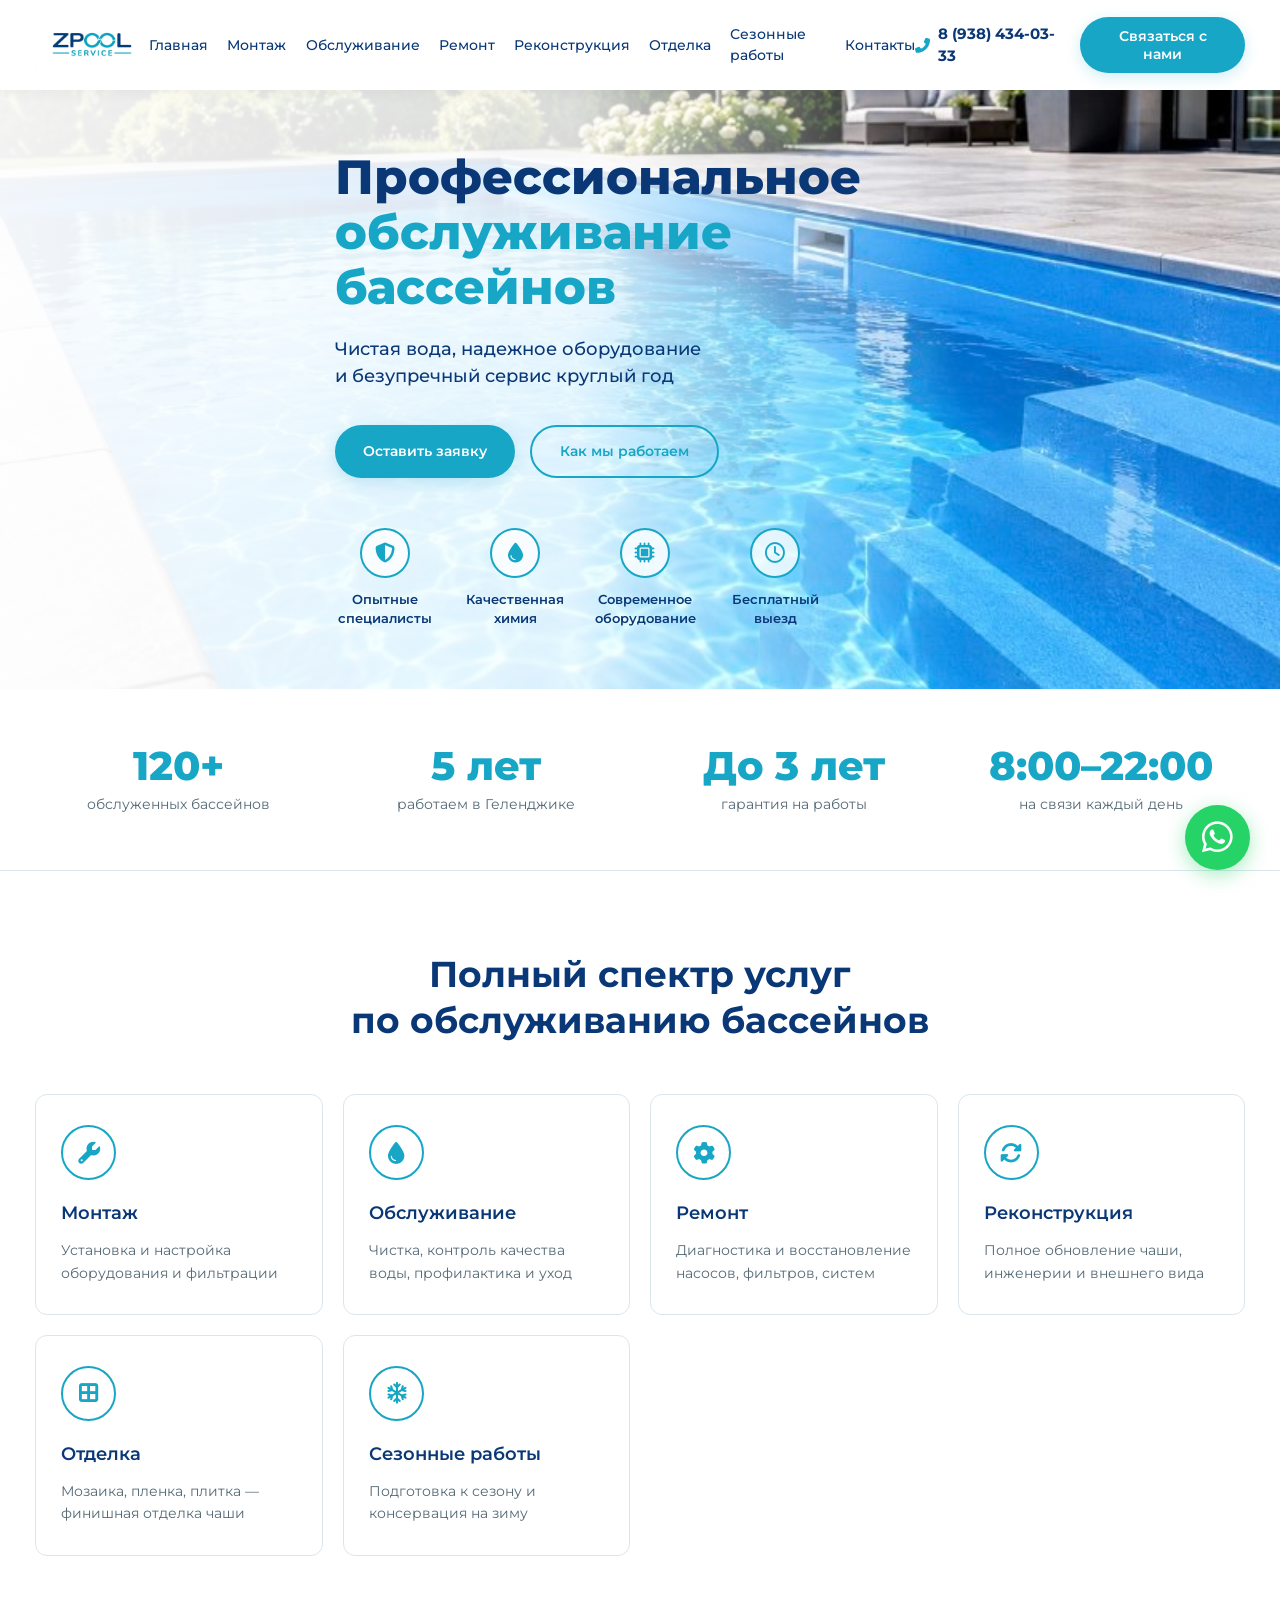
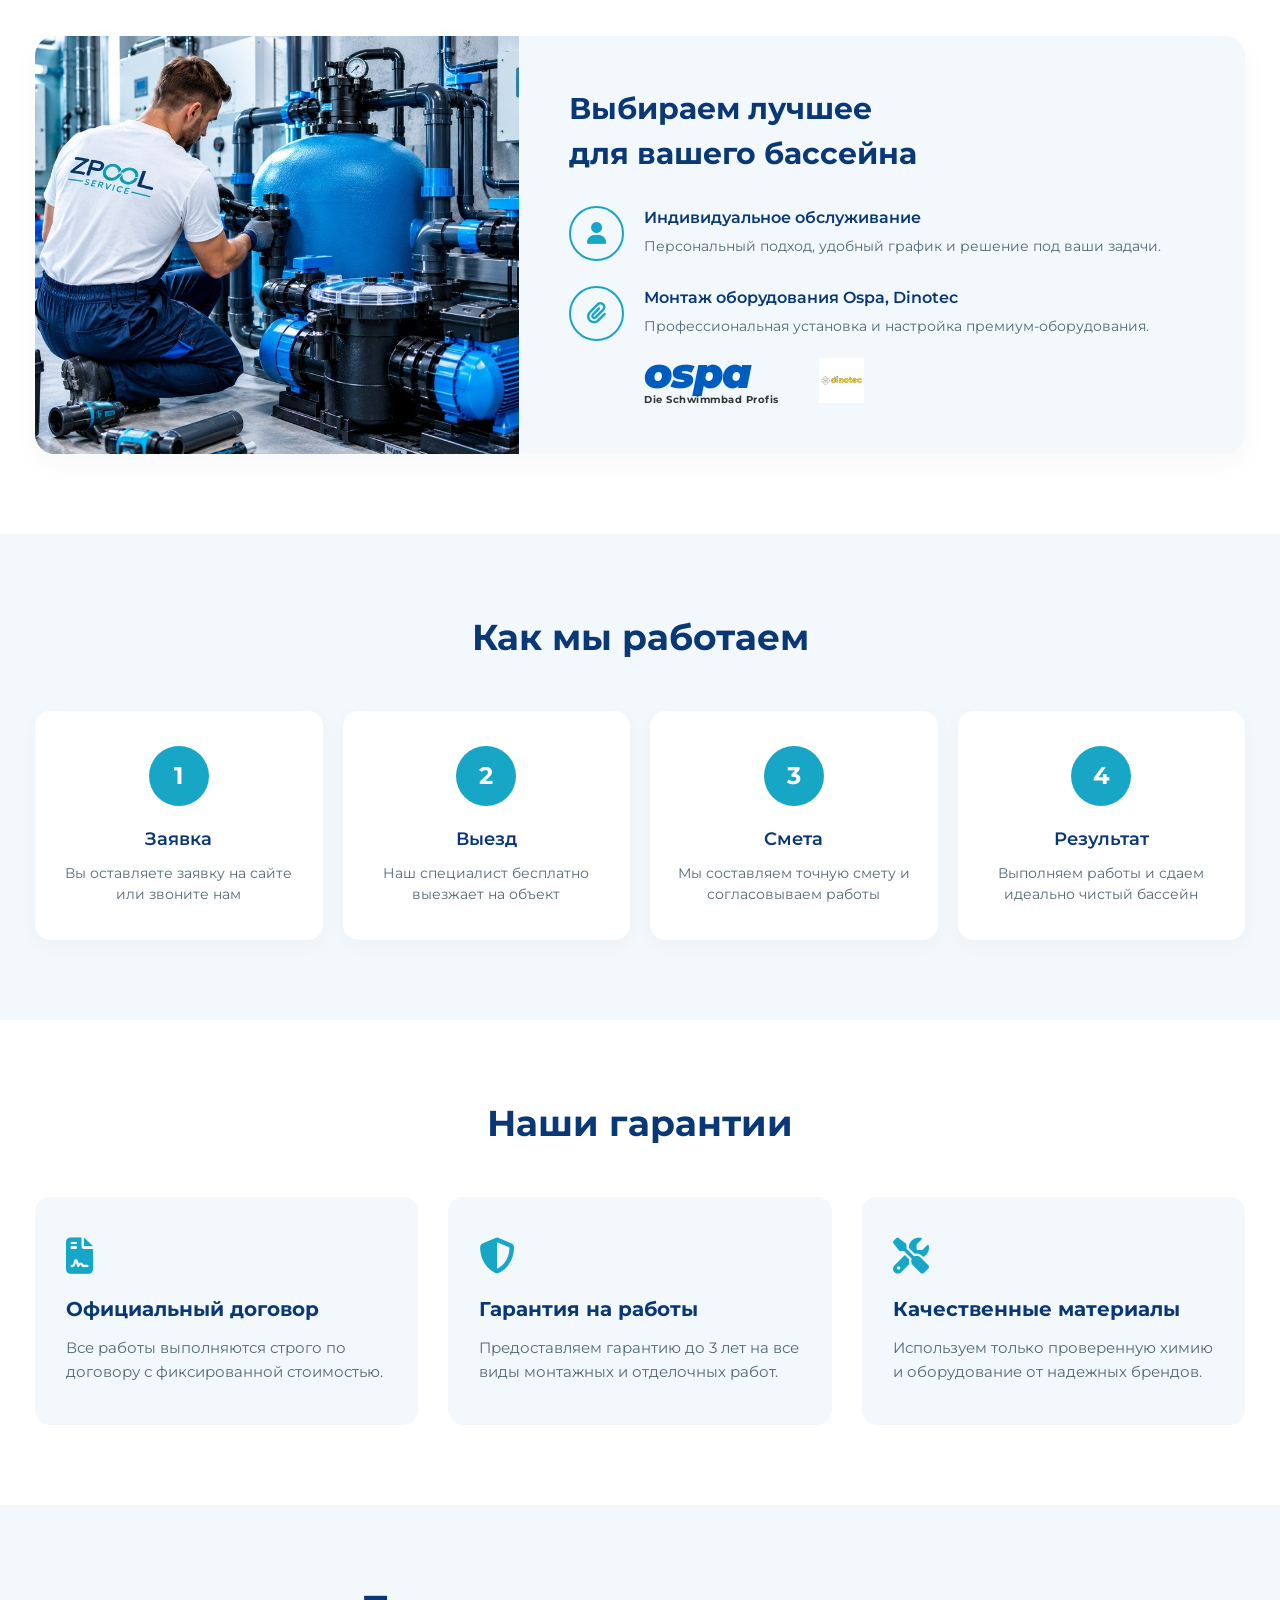
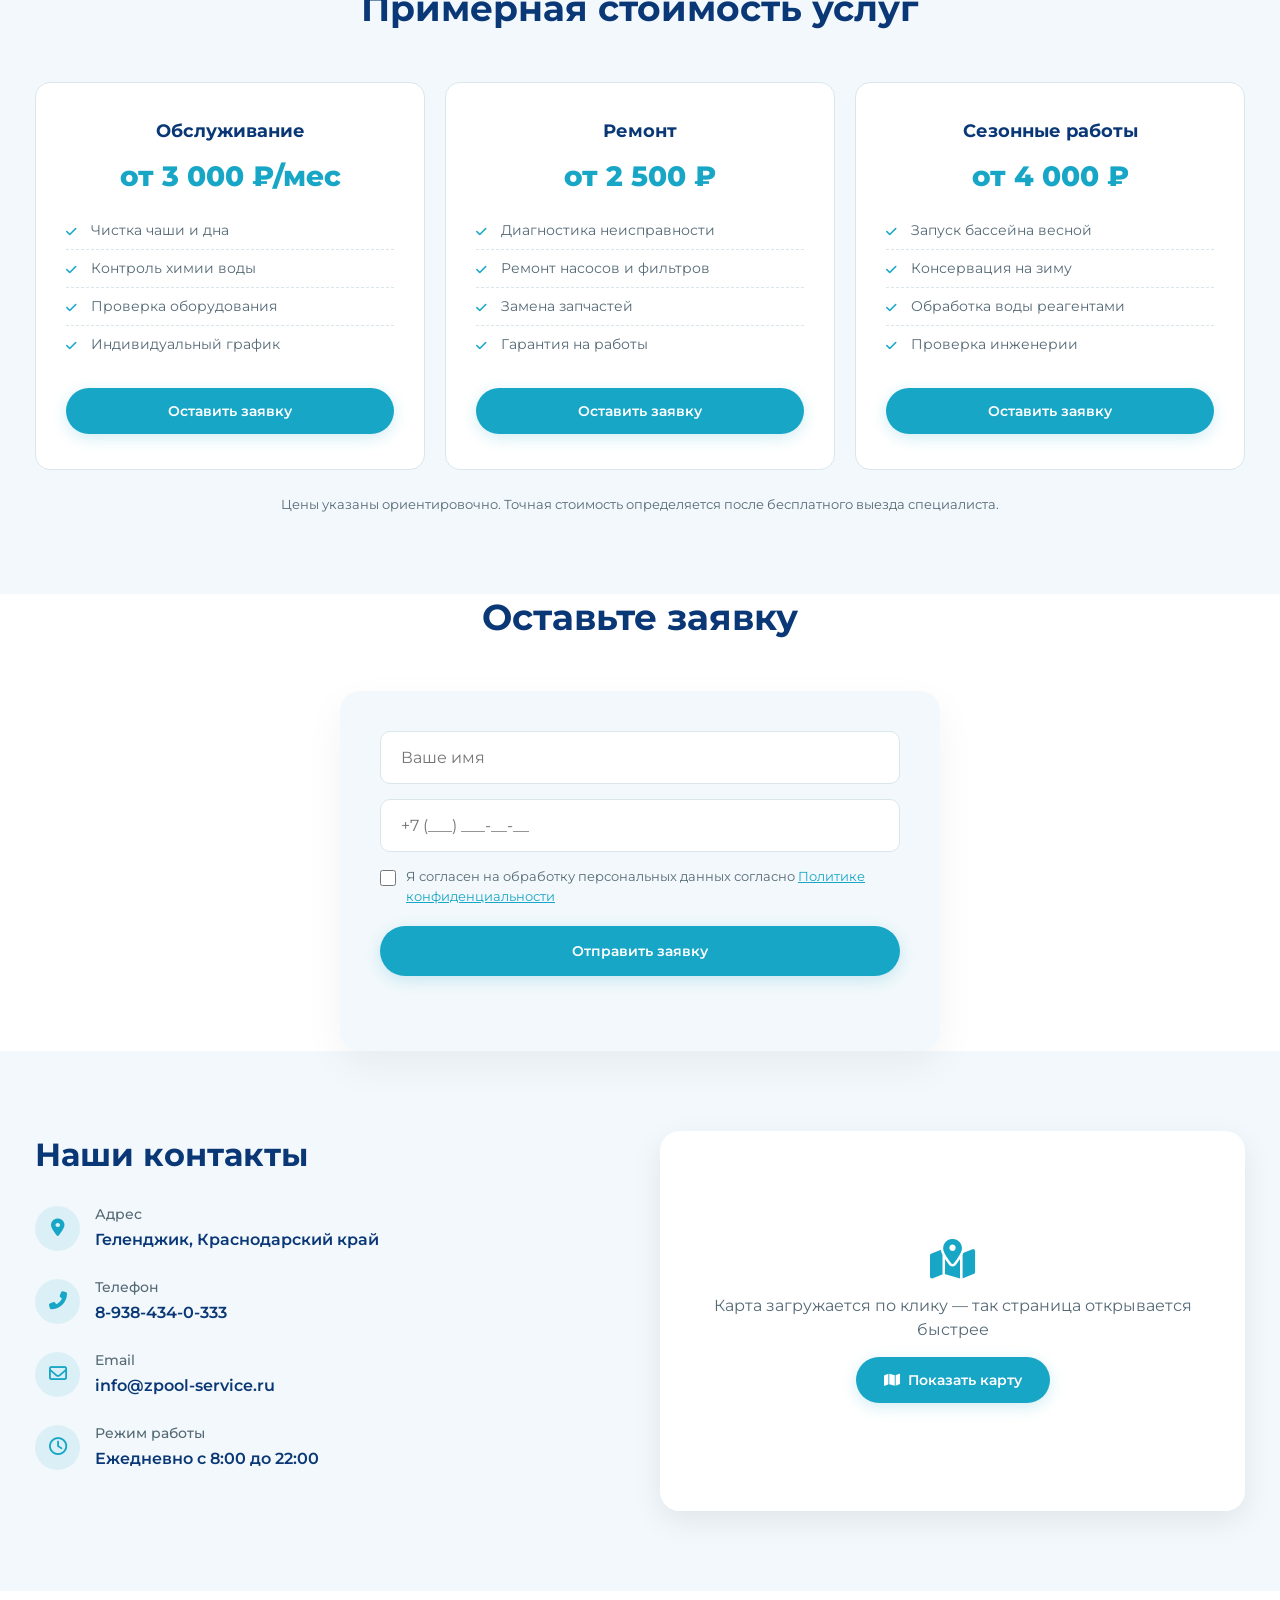
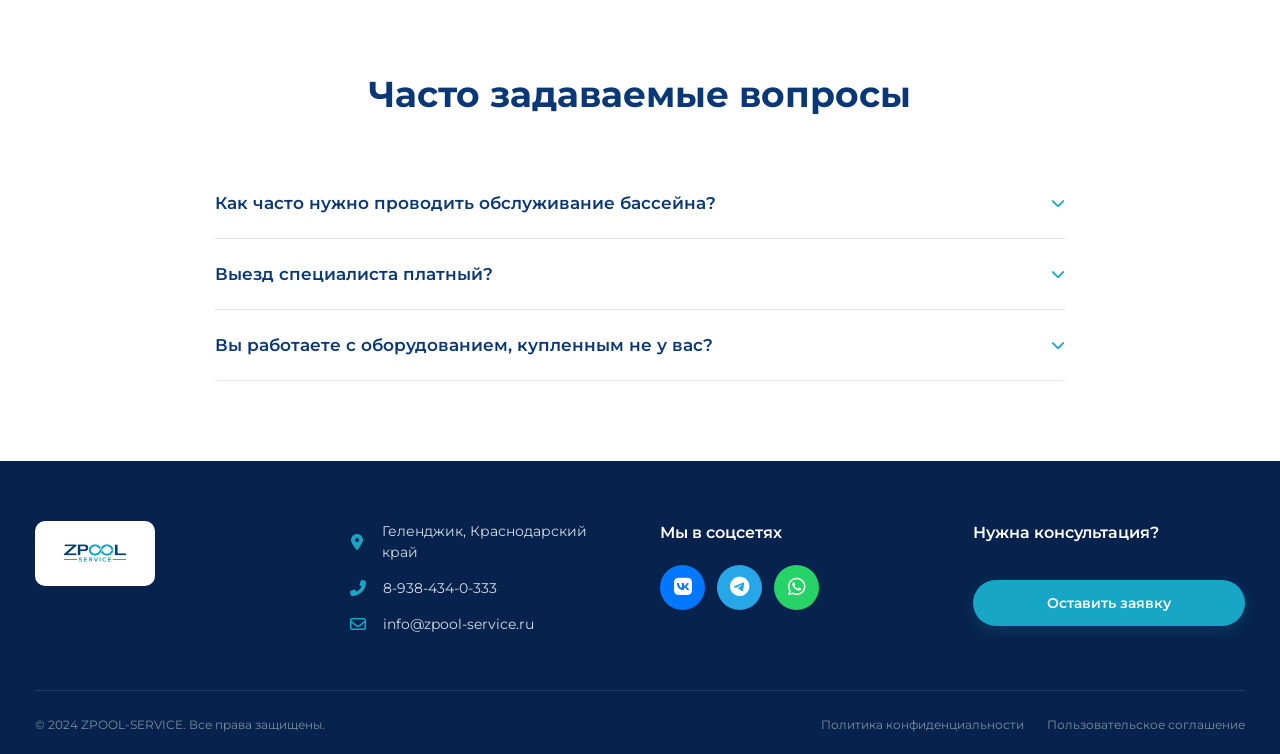
==== index.html @ 32040255 "index.html" ====
<!DOCTYPE html>
<html lang="ru">
<head>
    <meta charset="UTF-8">
    <meta name="viewport" content="width=device-width, initial-scale=1.0, maximum-scale=5.0">
    <title>ZPOOL SERVICE - Обслуживание бассейнов в Геленджике</title>
    <meta name="description" content="Профессиональное обслуживание бассейнов в Геленджике. Чистка, ремонт, монтаж оборудования Ospa, Dinotec. Бесплатный выезд специалиста.">
    
    <link rel="canonical" href="https://kb61988.github.io/home-gel.github.io/">
    <meta name="theme-color" content="#0a3877">
    <link rel="icon" href="logo.png" type="image/png">

    <meta property="og:type" content="website">
    <meta property="og:title" content="ZPOOL SERVICE - Обслуживание бассейнов">
    <meta property="og:description" content="Чистая вода, надежное оборудование и безупречный сервис круглый год.">
    <meta property="og:image" content="https://kb61988.github.io/home-gel.github.io/modern-rectangular-pool.jpg">
    <meta property="og:url" content="https://kb61988.github.io/home-gel.github.io/">

    <link rel="preload" as="image" href="modern-rectangular-pool.jpg" fetchpriority="high">
    <link rel="preconnect" href="https://fonts.googleapis.com">
    <link rel="preconnect" href="https://fonts.gstatic.com" crossorigin>
    <link href="https://fonts.googleapis.com/css2?family=Montserrat:wght@400;500;600;700;800&display=swap" rel="stylesheet">
    <link rel="stylesheet" href="https://cdnjs.cloudflare.com/ajax/libs/font-awesome/6.4.0/css/all.min.css">

    <style>
        /* Базовые стили и переменные */
        :root {
            --c-cyan: #18a6c7; --c-cyan-hover: #138ca8; --c-dark: #0a3877; --c-footer-bg: #07224c;
            --c-text: #556975; --c-bg-light: #f2f8fb; --c-border: #dbe6ec; --c-white: #ffffff;
            --c-whatsapp: #25D366; --transition: 0.3s cubic-bezier(0.25, 0.8, 0.25, 1);
        }
        * { margin: 0; padding: 0; box-sizing: border-box; }
        html { scroll-behavior: smooth; -webkit-text-size-adjust: 100%; }
        body { font-family: 'Montserrat', sans-serif; color: var(--c-text); background-color: var(--c-white); line-height: 1.5; -webkit-font-smoothing: antialiased; }
        a { text-decoration: none; color: inherit; transition: var(--transition); }
        ul { list-style: none; }
        button { font-family: inherit; cursor: pointer; border: none; background: none; touch-action: manipulation; }
        img { max-width: 100%; height: auto; display: block; }
        section[id], footer[id] { scroll-margin-top: 100px; }
        .container { max-width: 1250px; margin: 0 auto; padding: 0 20px; width: 100%; }

        /* Анимации */
        .reveal { opacity: 0; transform: translateY(30px); transition: all 0.8s cubic-bezier(0.5, 0, 0, 1); }
        .reveal.active { opacity: 1; transform: translateY(0); }
        @media (prefers-reduced-motion: reduce) {
            .reveal { opacity: 1; transform: none; transition: none; }
            html { scroll-behavior: auto; }
        }

        /* Шапка */
        .header { background-color: var(--c-white); height: 90px; display: flex; align-items: center; position: sticky; top: 0; z-index: 1000; box-shadow: 0 2px 15px rgba(0,0,0,0.05); }
        .header .container { display: flex; justify-content: space-between; align-items: center; }
        .logo-img { height: 60px; width: auto; transition: transform var(--transition); mix-blend-mode: multiply; }
        .logo-img:hover { transform: scale(1.03); }
        .nav { display: flex; gap: clamp(10px, 1.5vw, 20px); align-items: center; }
        .nav a { font-size: clamp(13px, 1.2vw, 14px); font-weight: 500; color: var(--c-dark); position: relative; padding: 5px 0; }
        .nav a::after { content: ''; position: absolute; bottom: 0; left: 0; width: 0; height: 2px; background-color: var(--c-cyan); transition: width var(--transition); }
        .nav a:hover::after { width: 100%; }
        .nav a:hover { color: var(--c-cyan); }
        .header-phone { display: flex; align-items: center; gap: 8px; font-weight: 700; color: var(--c-dark); font-size: 15px; }
        .header-phone i { color: var(--c-cyan); }
        .mobile-menu-btn { display: none; font-size: 26px; color: var(--c-dark); z-index: 1001; }

        /* Кнопки */
        .btn-primary, .btn-outline {
            padding: 14px 28px; border-radius: 30px; font-size: 14px; font-weight: 600;
            display: inline-flex; align-items: center; justify-content: center; gap: 8px;
            transition: var(--transition); text-align: center;
        }
        .btn-primary { background-color: var(--c-cyan); color: var(--c-white); box-shadow: 0 4px 15px rgba(24, 166, 199, 0.2); }
        .btn-primary:hover { background-color: var(--c-cyan-hover); transform: translateY(-2px); box-shadow: 0 6px 20px rgba(24, 166, 199, 0.3); }
        .btn-outline { background-color: transparent; color: var(--c-cyan); border: 2px solid var(--c-cyan); }
        .btn-outline:hover { background-color: var(--c-cyan); color: var(--c-white); transform: translateY(-2px); }

        /* Главный экран */
        .hero { position: relative; min-height: 520px; display: flex; align-items: center; padding: 60px 0; background: url('modern-rectangular-pool.jpg') center/cover no-repeat; }
        .hero::before { content: ''; position: absolute; top: 0; left: 0; right: 0; bottom: 0; background: linear-gradient(90deg, rgba(255,255,255,0.95) 0%, rgba(255,255,255,0.85) 45%, rgba(255,255,255,0) 75%); }
        .hero-content { position: relative; z-index: 1; max-width: 650px; }
        .hero h1 { font-size: clamp(32px, 5vw, 48px); line-height: 1.15; color: var(--c-dark); font-weight: 800; margin-bottom: 20px; }
        .hero h1 span { color: var(--c-cyan); }
        .hero p { font-size: clamp(15px, 2vw, 18px); color: var(--c-dark); margin-bottom: 35px; font-weight: 500; }
        .hero-buttons { display: flex; gap: 15px; margin-bottom: 50px; flex-wrap: wrap; }
        .hero-features { display: flex; gap: 30px; flex-wrap: wrap; }
        .feature { display: flex; flex-direction: column; align-items: center; text-align: center; gap: 12px; width: 100px; }
        .feature-icon { width: 50px; height: 50px; border-radius: 50%; border: 2px solid var(--c-cyan); display: flex; align-items: center; justify-content: center; color: var(--c-cyan); font-size: 20px; background: rgba(255,255,255,0.8); }
        .feature span { font-size: 13px; color: var(--c-dark); font-weight: 600; }

        /* Блок цифр, Услуги, Оборудование */
        .stats { padding: clamp(35px, 5vw, 55px) 0; background: var(--c-white); border-bottom: 1px solid var(--c-border); }
        .stats-grid { display: grid; grid-template-columns: repeat(auto-fit, minmax(200px, 1fr)); gap: 20px; text-align: center; }
        .stat-num { font-size: clamp(28px, 4vw, 40px); font-weight: 800; color: var(--c-cyan); line-height: 1.1; }
        .stat-label { font-size: 14px; color: var(--c-text); margin-top: 6px; }

        .services { padding: clamp(50px, 8vw, 80px) 0; background: var(--c-white); }
        .section-title { text-align: center; font-size: clamp(26px, 4vw, 36px); color: var(--c-dark); font-weight: 700; margin-bottom: 50px; line-height: 1.3; }
        .services-grid { display: grid; grid-template-columns: repeat(auto-fit, minmax(280px, 1fr)); gap: 20px; }
        .service-card { background: var(--c-white); border: 1px solid var(--c-border); border-radius: 12px; padding: 30px 25px; transition: 0.3s; display: flex; flex-direction: column; height: 100%; }
        .service-card:hover { box-shadow: 0 15px 35px rgba(0,0,0,0.08); border-color: var(--c-cyan); transform: translateY(-5px); }
        .service-card .icon { width: 55px; height: 55px; border-radius: 50%; border: 2px solid var(--c-cyan); display: flex; align-items: center; justify-content: center; color: var(--c-cyan); font-size: 22px; margin-bottom: 20px; transition: var(--transition); flex-shrink: 0; }
        .service-card:hover .icon { background: var(--c-cyan); color: var(--c-white); }
        .service-card h3 { font-size: 18px; color: var(--c-dark); font-weight: 600; margin-bottom: 12px; }
        .service-card p { font-size: 14px; color: var(--c-text); line-height: 1.6; margin-top: auto; }

        .equipment { padding: 0 0 clamp(50px, 8vw, 80px) 0; }
        .equipment-inner { background-color: var(--c-bg-light); border-radius: 20px; display: flex; overflow: hidden; box-shadow: 0 10px 30px rgba(0,0,0,0.03); flex-wrap: wrap; }
        .equipment-img { width: 40%; background: url('zpool-technician-filter-maintenance.jpg') center/cover no-repeat; min-height: 400px; }
        .equipment-content { width: 60%; padding: clamp(30px, 5vw, 50px); display: flex; flex-direction: column; justify-content: center; }
        .equipment-content h2 { font-size: clamp(24px, 3vw, 30px); color: var(--c-dark); font-weight: 700; margin-bottom: 30px; }
        .equipment-grid { display: flex; flex-direction: column; gap: 25px; }
        .equip-item { display: flex; gap: 20px; }
        .equip-item .icon { width: 55px; height: 55px; border-radius: 50%; border: 2px solid var(--c-cyan); display: flex; align-items: center; justify-content: center; color: var(--c-cyan); font-size: 22px; flex-shrink: 0; }
        .equip-item h4 { font-size: 16px; color: var(--c-dark); font-weight: 600; margin-bottom: 6px; }
        .equip-item p { font-size: 14px; color: var(--c-text); }
        .brand-logos { display: flex; gap: 40px; align-items: center; margin-top: 20px; }
        .brand-ospa { font-size: 42px; font-weight: 900; color: #005cbe; font-style: italic; line-height: 0.8; letter-spacing: -1px; }
        .brand-ospa span { font-size: 10px; display: block; color: #333; font-style: normal; margin-top: 6px; letter-spacing: 0.5px; font-weight: 700; }
        .brand-dinotec img { height: 45px; width: auto; object-fit: contain; }

        .process { padding: clamp(50px, 8vw, 80px) 0; background-color: var(--c-bg-light); }
        .process-grid { display: grid; grid-template-columns: repeat(auto-fit, minmax(220px, 1fr)); gap: 20px; }
        .process-step { text-align: center; background: var(--c-white); padding: 35px 20px; border-radius: 15px; box-shadow: 0 5px 20px rgba(0,0,0,0.03); transition: var(--transition); }
        .process-step:hover { transform: translateY(-5px); box-shadow: 0 10px 30px rgba(0,0,0,0.08); }
        .step-num { width: 60px; height: 60px; border-radius: 50%; background-color: var(--c-cyan); color: var(--c-white); font-size: 24px; font-weight: 700; display: flex; align-items: center; justify-content: center; margin: 0 auto 20px; }
        .process-step h4 { font-size: 18px; color: var(--c-dark); font-weight: 600; margin-bottom: 10px; }
        .process-step p { font-size: 14px; }

        .guarantees { padding: clamp(50px, 8vw, 80px) 0; background-color: var(--c-white); }
        .guarantees-grid { display: grid; grid-template-columns: repeat(auto-fit, minmax(300px, 1fr)); gap: 30px; }
        .guarantee-card { background: var(--c-bg-light); padding: 40px 30px; border-radius: 15px; border: 1px solid transparent; transition: var(--transition); }
        .guarantee-card:hover { border-color: var(--c-cyan); }
        .guarantee-card i { font-size: 36px; color: var(--c-cyan); margin-bottom: 20px; }
        .guarantee-card h3 { font-size: 20px; color: var(--c-dark); font-weight: 700; margin-bottom: 12px; }
        .guarantee-card p { font-size: 15px; line-height: 1.6; }

        .prices { padding: clamp(50px, 8vw, 80px) 0; background-color: var(--c-bg-light); }
        .prices-grid { display: grid; grid-template-columns: repeat(auto-fit, minmax(280px, 1fr)); gap: 20px; }
        .price-card { background: var(--c-white); border-radius: 15px; padding: 35px 30px; text-align: center; border: 1px solid var(--c-border); transition: var(--transition); display: flex; flex-direction: column; }
        .price-card:hover { transform: translateY(-5px); box-shadow: 0 15px 35px rgba(0,0,0,0.08); border-color: var(--c-cyan); }
        .price-card h3 { font-size: 18px; color: var(--c-dark); font-weight: 700; margin-bottom: 10px; }
        .price-card .price { font-size: 28px; font-weight: 800; color: var(--c-cyan); margin-bottom: 15px; }
        .price-card ul { text-align: left; margin-bottom: 25px; }
        .price-card ul li { font-size: 14px; color: var(--c-text); padding: 8px 0 8px 25px; position: relative; border-bottom: 1px dashed var(--c-border); }
        .price-card ul li:last-child { border-bottom: none; }
        .price-card ul li::before { content: '\f00c'; font-family: 'Font Awesome 6 Free'; font-weight: 900; color: var(--c-cyan); position: absolute; left: 0; font-size: 12px; top: 11px; }
        .price-card .btn-primary { margin-top: auto; width: 100%; }
        .prices-note { text-align: center; font-size: 13px; color: var(--c-text); margin-top: 25px; }

        .contacts { padding: clamp(50px, 8vw, 80px) 0; background-color: var(--c-bg-light); }
        .contact-wrapper { display: grid; grid-template-columns: 1fr 1fr; gap: 40px; align-items: stretch; }
        .contact-info h2 { font-size: clamp(24px, 3vw, 32px); color: var(--c-dark); margin-bottom: 25px; font-weight: 700; }
        .info-item { display: flex; gap: 15px; margin-bottom: 25px; align-items: center; }
        .info-icon { width: 45px; height: 45px; border-radius: 50%; background: rgba(24, 166, 199, 0.1); color: var(--c-cyan); display: flex; align-items: center; justify-content: center; font-size: 18px; flex-shrink: 0; }
        .info-item h4 { font-size: 14px; color: var(--c-text); margin-bottom: 3px; font-weight: 500; }
        .info-item p { font-size: 16px; color: var(--c-dark); font-weight: 600; }
        .map-container { position: relative; width: 100%; min-height: 380px; border-radius: 20px; overflow: hidden; box-shadow: 0 10px 30px rgba(0,0,0,0.08); }
        .map-placeholder { display: flex; flex-direction: column; align-items: center; justify-content: center; gap: 15px; background: var(--c-white); height: 100%; min-height: 380px; text-align: center; padding: 20px; }
        .map-container iframe { position: absolute; top: 0; left: 0; width: 100%; height: 100%; border: none; }

        .faq { padding: clamp(50px, 8vw, 80px) 0; background-color: var(--c-white); }
        .faq-list { max-width: 850px; margin: 0 auto; }
        .faq-item { border-bottom: 1px solid var(--c-border); }
        .faq-question { width: 100%; text-align: left; font-size: 17px; font-weight: 600; color: var(--c-dark); padding: 25px 0; display: flex; justify-content: space-between; align-items: center; gap: 15px; transition: color 0.3s; }
        .faq-question:hover { color: var(--c-cyan); }
        .faq-question i { color: var(--c-cyan); transition: transform 0.3s; font-size: 14px; flex-shrink: 0; }
        .faq-item.active .faq-question i { transform: rotate(180deg); }
        .faq-answer { max-height: 0; overflow: hidden; transition: max-height 0.4s ease-out; }
        .faq-answer p { padding-bottom: 25px; font-size: 15px; line-height: 1.7; }

        /* Подвал */
        .footer { background-color: var(--c-footer-bg); color: var(--c-white); padding: 60px 0 20px; }
        .footer-grid { display: grid; grid-template-columns: repeat(auto-fit, minmax(220px, 1fr)); gap: 40px; margin-bottom: 40px; }
        .footer-logo-img { height: 65px; width: auto; background-color: var(--c-white); padding: 10px 15px; border-radius: 10px; display: inline-block; }
        .contact-list li { display: flex; align-items: center; gap: 15px; margin-bottom: 15px; font-size: 14px; color: #d1dde5; }
        .contact-list li a { color: #d1dde5; }
        .contact-list li a:hover { color: var(--c-white); }
        .contact-list i { color: var(--c-cyan); font-size: 16px; width: 20px; text-align: center; }
        .footer h4 { font-size: 16px; font-weight: 600; margin-bottom: 20px; color: var(--c-white); }
        .socials { display: flex; gap: 12px; }
        .socials a { width: 45px; height: 45px; border-radius: 50%; display: flex; align-items: center; justify-content: center; color: var(--c-white); font-size: 20px; transition: 0.3s; }
        .socials a:hover { transform: translateY(-3px); }
        .s-vk { background: #0077FF; } .s-tg { background: #27A7E7; } .s-wa { background: #25D366; }
        .footer-bottom { border-top: 1px solid rgba(255,255,255,0.1); padding-top: 25px; display: flex; justify-content: space-between; align-items: center; font-size: 12px; color: #7a8f9f; flex-wrap: wrap; gap: 15px; }
        .footer-bottom-links a { cursor: pointer; margin-left: 20px; transition: color 0.3s; }
        .footer-bottom-links a:hover { color: var(--c-white); }

        /* Плавающие кнопки и Модалки */
        .floating-whatsapp { position: fixed; bottom: 30px; right: 30px; width: 65px; height: 65px; background: var(--c-whatsapp); color: white; border-radius: 50%; display: flex; align-items: center; justify-content: center; font-size: 35px; z-index: 1500; box-shadow: 0 5px 20px rgba(37, 211, 102, 0.4); animation: pulse 2s infinite; }
        .mobile-bottom-bar { display: none; position: fixed; bottom: 0; left: 0; width: 100%; background: var(--c-white); z-index: 1500; box-shadow: 0 -2px 10px rgba(0,0,0,0.1); }
        .mobile-bottom-bar a { flex: 1; display: flex; align-items: center; justify-content: center; gap: 8px; padding: 16px 0; font-size: 16px; font-weight: 600; color: var(--c-white); }
        .mobile-bar-call { background: var(--c-cyan); } .mobile-bar-wa { background: var(--c-whatsapp); }
        @keyframes pulse { 0% { box-shadow: 0 0 0 0 rgba(37, 211, 102, 0.7); } 70% { box-shadow: 0 0 0 20px rgba(37, 211, 102, 0); } 100% { box-shadow: 0 0 0 0 rgba(37, 211, 102, 0); } }
        @media (prefers-reduced-motion: reduce) { .floating-whatsapp { animation: none; } }

        .modal-overlay { position: fixed; top: 0; left: 0; width: 100%; height: 100%; background: rgba(7, 34, 76, 0.8); backdrop-filter: blur(5px); display: flex; align-items: center; justify-content: center; z-index: 3000; opacity: 0; visibility: hidden; transition: 0.3s; padding: 20px; }
        .modal-overlay.active { opacity: 1; visibility: visible; }
        .modal-content { background: var(--c-white); padding: 40px; border-radius: 20px; width: 100%; max-width: 500px; position: relative; transform: translateY(30px); transition: 0.3s; box-shadow: 0 20px 50px rgba(0,0,0,0.2); max-height: 90vh; overflow-y: auto; }
        .modal-overlay.active .modal-content { transform: translateY(0); }
        .close-modal { position: absolute; top: 15px; right: 20px; font-size: 32px; color: #999; cursor: pointer; line-height: 1; }
        .modal-large { max-width: 800px; }
        .legal-text { overflow-y: auto; padding-right: 10px; text-align: left; margin-top: 20px; }
        .legal-text p { margin-bottom: 15px; font-size: 15px; line-height: 1.7; color: var(--c-text); }

        .form-control { width: 100%; padding: 16px 20px; border: 1px solid var(--c-border); border-radius: 10px; margin-bottom: 15px; background: var(--c-white); font-family: inherit; font-size: 16px; transition: border 0.3s; }
        .form-control:focus { outline: none; border-color: var(--c-cyan); }
        .consent-label { display: flex; align-items: flex-start; gap: 10px; font-size: 13px; margin-bottom: 20px; color: var(--c-text); text-align: left; }
        .consent-label input { margin-top: 3px; width: 16px; height: 16px; flex-shrink: 0; }
        .form-message { margin-top: 15px; text-align: center; font-size: 14px; min-height: 20px; }

        /* Адаптивность */
        @media (max-width: 992px) {
            .header { height: 80px; }
            .logo-img { height: 50px; }
            .nav { display: none; }
            .mobile-menu-btn { display: block; }
            .header-phone span { display: none; }
            .nav.active { display: flex; flex-direction: column; position: absolute; top: 80px; left: 0; width: 100%; background: var(--c-white); box-shadow: 0 10px 15px rgba(0,0,0,0.1); padding: 20px; gap: 20px; z-index: 999; max-height: calc(100vh - 80px); overflow-y: auto; }
            .nav.active a { font-size: 18px; width: 100%; text-align: center; padding: 10px 0; }
            .hero::before { background: linear-gradient(180deg, rgba(255,255,255,0.95) 0%, rgba(255,255,255,0.85) 100%); }
            .hero { text-align: center; }
            .hero-buttons, .hero-features { justify-content: center; }
            .equipment-img, .equipment-content { width: 100%; }
            .contact-wrapper { grid-template-columns: 1fr; }
            .map-container, .map-placeholder { min-height: 300px; }
        }
        @media (max-width: 768px) {
            body { padding-bottom: 65px; }
            .floating-whatsapp { display: none; }
            .mobile-bottom-bar { display: flex; }
            .btn-header { display: none !important; }
            .hero-buttons { flex-direction: column; width: 100%; }
            .btn-primary, .btn-outline { width: 100%; }
            .footer-grid { text-align: center; }
            .footer-logo-img { margin: 0 auto; }
            .contact-list li { justify-content: center; }
            .socials { justify-content: center; }
            .footer-bottom { flex-direction: column; }
            .footer-bottom-links a { margin: 0 10px; }
            .form-wrapper, .modal-content { padding: 30px 20px; }
            .brand-logos { flex-wrap: wrap; gap: 20px; }
            .brand-ospa { font-size: 32px; }
            .brand-dinotec img { height: 35px; }
        }
    </style>
</head>
<body>

    <header class="header">
        <div class="container">
            <a href="index.html" aria-label="На главную"><img src="logo.png" alt="ZPOOL SERVICE" class="logo-img"></a>
            <nav class="nav" aria-label="Основное меню">
                <a href="index.html">Главная</a>
                <a href="montazh.html">Монтаж</a>
                <a href="obsluzhivanie.html">Обслуживание</a>
                <a href="remont.html">Ремонт</a>
                <a href="rekonstrukciya.html">Реконструкция</a>
                <a href="otdelka.html">Отделка</a>
                <a href="season.html">Сезонные работы</a>
                <a href="index.html#contacts">Контакты</a>
            </nav>
            <a href="tel:+79384340333" class="header-phone" aria-label="Позвонить нам">
                <i class="fas fa-phone-alt"></i><span>8 (938) 434-03-33</span>
            </a>
            <button class="btn-primary open-modal-btn btn-header" style="padding: 10px 20px; margin-left: 15px;">Связаться с нами</button>
            <button class="mobile-menu-btn" aria-label="Открыть меню" aria-expanded="false"><i class="fas fa-bars"></i></button>
        </div>
    </header>

    <section class="hero">
        <div class="container hero-content reveal active">
            <h1>Профессиональное <br><span>обслуживание бассейнов</span></h1>
            <p>Чистая вода, надежное оборудование <br>и безупречный сервис круглый год</p>
            <div class="hero-buttons">
                <button class="btn-primary open-modal-btn">Оставить заявку</button>
                <a href="#process" class="btn-outline">Как мы работаем</a>
            </div>
            <div class="hero-features">
                <div class="feature"><div class="feature-icon"><i class="fas fa-shield-alt"></i></div><span>Опытные<br>специалисты</span></div>
                <div class="feature"><div class="feature-icon"><i class="fas fa-tint"></i></div><span>Качественная<br>химия</span></div>
                <div class="feature"><div class="feature-icon"><i class="fas fa-microchip"></i></div><span>Современное<br>оборудование</span></div>
                <div class="feature"><div class="feature-icon"><i class="far fa-clock"></i></div><span>Бесплатный<br>выезд</span></div>
            </div>
        </div>
    </section>

    <section class="stats" aria-label="Компания в цифрах">
        <div class="container">
            <div class="stats-grid reveal">
                <div><div class="stat-num">120+</div><div class="stat-label">обслуженных бассейнов</div></div>
                <div><div class="stat-num">5 лет</div><div class="stat-label">работаем в Геленджике</div></div>
                <div><div class="stat-num">До 3 лет</div><div class="stat-label">гарантия на работы</div></div>
                <div><div class="stat-num">8:00–22:00</div><div class="stat-label">на связи каждый день</div></div>
            </div>
        </div>
    </section>

    <section class="services" id="services">
        <div class="container">
            <h2 class="section-title reveal">Полный спектр услуг<br>по обслуживанию бассейнов</h2>
            <div class="services-grid">
                <a href="montazh.html" class="service-card reveal">
                    <div class="icon"><i class="fas fa-wrench"></i></div>
                    <h3>Монтаж</h3>
                    <p>Установка и настройка оборудования и фильтрации</p>
                </a>
                <a href="obsluzhivanie.html" class="service-card reveal">
                    <div class="icon"><i class="fas fa-tint"></i></div>
                    <h3>Обслуживание</h3>
                    <p>Чистка, контроль качества воды, профилактика и уход</p>
                </a>
                <a href="remont.html" class="service-card reveal">
                    <div class="icon"><i class="fas fa-cog"></i></div>
                    <h3>Ремонт</h3>
                    <p>Диагностика и восстановление насосов, фильтров, систем</p>
                </a>
                <a href="rekonstrukciya.html" class="service-card reveal">
                    <div class="icon"><i class="fas fa-sync-alt"></i></div>
                    <h3>Реконструкция</h3>
                    <p>Полное обновление чаши, инженерии и внешнего вида</p>
                </a>
                <a href="otdelka.html" class="service-card reveal">
                    <div class="icon"><i class="fas fa-border-all"></i></div>
                    <h3>Отделка</h3>
                    <p>Мозаика, пленка, плитка — финишная отделка чаши</p>
                </a>
                <a href="season.html" class="service-card reveal">
                    <div class="icon"><i class="far fa-snowflake"></i></div>
                    <h3>Сезонные работы</h3>
                    <p>Подготовка к сезону и консервация на зиму</p>
                </a>
            </div>
        </div>
    </section>

    <section class="equipment" id="equipment">
        <div class="container reveal">
            <div class="equipment-inner">
                <div class="equipment-img" role="img" aria-label="Профессиональное оборудование для бассейнов"></div>
                <div class="equipment-content">
                    <h2>Выбираем лучшее<br>для вашего бассейна</h2>
                    <div class="equipment-grid">
                        <div class="equip-item">
                            <div class="icon"><i class="fas fa-user"></i></div>
                            <div>
                                <h4>Индивидуальное обслуживание</h4>
                                <p>Персональный подход, удобный график и решение под ваши задачи.</p>
                            </div>
                        </div>
                        <div class="equip-item">
                            <div class="icon"><i class="fas fa-paperclip"></i></div>
                            <div>
                                <h4>Монтаж оборудования Ospa, Dinotec</h4>
                                <p>Профессиональная установка и настройка премиум-оборудования.</p>
                                <div class="brand-logos">
                                    <div class="brand-ospa">ospa<span>Die Schwimmbad Profis</span></div>
                                    <div class="brand-dinotec"><img src="dinotec.png" alt="Dinotec" loading="lazy"></div>
                                </div>
                            </div>
                        </div>
                    </div>
                </div>
            </div>
        </div>
    </section>

    <section class="process" id="process">
        <div class="container">
            <h2 class="section-title reveal">Как мы работаем</h2>
            <div class="process-grid reveal">
                <div class="process-step">
                    <div class="step-num">1</div>
                    <h4>Заявка</h4>
                    <p>Вы оставляете заявку на сайте или звоните нам</p>
                </div>
                <div class="process-step">
                    <div class="step-num">2</div>
                    <h4>Выезд</h4>
                    <p>Наш специалист бесплатно выезжает на объект</p>
                </div>
                <div class="process-step">
                    <div class="step-num">3</div>
                    <h4>Смета</h4>
                    <p>Мы составляем точную смету и согласовываем работы</p>
                </div>
                <div class="process-step">
                    <div class="step-num">4</div>
                    <h4>Результат</h4>
                    <p>Выполняем работы и сдаем идеально чистый бассейн</p>
                </div>
            </div>
        </div>
    </section>

    <section class="guarantees" id="guarantees">
        <div class="container">
            <h2 class="section-title reveal">Наши гарантии</h2>
            <div class="guarantees-grid">
                <div class="guarantee-card reveal">
                    <i class="fas fa-file-contract"></i>
                    <h3>Официальный договор</h3>
                    <p>Все работы выполняются строго по договору с фиксированной стоимостью.</p>
                </div>
                <div class="guarantee-card reveal">
                    <i class="fas fa-shield-alt"></i>
                    <h3>Гарантия на работы</h3>
                    <p>Предоставляем гарантию до 3 лет на все виды монтажных и отделочных работ.</p>
                </div>
                <div class="guarantee-card reveal">
                    <i class="fas fa-tools"></i>
                    <h3>Качественные материалы</h3>
                    <p>Используем только проверенную химию и оборудование от надежных брендов.</p>
                </div>
            </div>
        </div>
    </section>

    <section class="prices" id="prices">
        <div class="container">
            <h2 class="section-title reveal">Примерная стоимость услуг</h2>
            <div class="prices-grid reveal">
                <div class="price-card">
                    <h3>Обслуживание</h3>
                    <div class="price">от 3 000 ₽/мес</div>
                    <ul>
                        <li>Чистка чаши и дна</li>
                        <li>Контроль химии воды</li>
                        <li>Проверка оборудования</li>
                        <li>Индивидуальный график</li>
                    </ul>
                    <button class="btn-primary open-modal-btn">Оставить заявку</button>
                </div>
                <div class="price-card">
                    <h3>Ремонт</h3>
                    <div class="price">от 2 500 ₽</div>
                    <ul>
                        <li>Диагностика неисправности</li>
                        <li>Ремонт насосов и фильтров</li>
                        <li>Замена запчастей</li>
                        <li>Гарантия на работы</li>
                    </ul>
                    <button class="btn-primary open-modal-btn">Оставить заявку</button>
                </div>
                <div class="price-card">
                    <h3>Сезонные работы</h3>
                    <div class="price">от 4 000 ₽</div>
                    <ul>
                        <li>Запуск бассейна весной</li>
                        <li>Консервация на зиму</li>
                        <li>Обработка воды реагентами</li>
                        <li>Проверка инженерии</li>
                    </ul>
                    <button class="btn-primary open-modal-btn">Оставить заявку</button>
                </div>
            </div>
            <p class="prices-note">Цены указаны ориентировочно. Точная стоимость определяется после бесплатного выезда специалиста.</p>
        </div>
    </section>

    <section class="form-section" id="request">
        <div class="container reveal">
            <h2 class="section-title">Оставьте заявку</h2>
            <div class="form-wrapper" style="max-width: 600px; margin: 0 auto; background: var(--c-bg-light); padding: 40px; border-radius: 20px; box-shadow: 0 15px 40px rgba(0,0,0,0.05);">
                <form id="requestForm" action="https://api.web3forms.com/submit" method="POST">
                    <input type="hidden" name="access_key" value="ВАШ_ACCESS_KEY_ЗДЕСЬ">
                    <input type="checkbox" name="botcheck" style="display: none;" tabindex="-1" aria-hidden="true">
                    <input type="text" name="name" class="form-control" placeholder="Ваше имя" required autocomplete="name">
                    <input type="tel" name="phone" class="form-control" placeholder="+7 (___) ___-__-__" required autocomplete="tel" pattern="[0-9+() -]+" title="Введите корректный номер телефона">
                    <label class="consent-label">
                        <input type="checkbox" required>
                        <span>Я согласен на обработку персональных данных согласно <a class="open-privacy" style="color:var(--c-cyan); cursor:pointer; text-decoration:underline;">Политике конфиденциальности</a></span>
                    </label>
                    <button type="submit" class="btn-primary" style="width: 100%; padding: 16px;">Отправить заявку</button>
                    <div id="formMessage" class="form-message" role="status" aria-live="polite"></div>
                </form>
            </div>
        </div>
    </section>

    <section class="contacts" id="contacts">
        <div class="container">
            <div class="contact-wrapper">
                <div class="contact-info reveal">
                    <h2>Наши контакты</h2>
                    <div class="info-item">
                        <div class="info-icon"><i class="fas fa-map-marker-alt"></i></div>
                        <div><h4>Адрес</h4><p>Геленджик, Краснодарский край</p></div>
                    </div>
                    <div class="info-item">
                        <div class="info-icon"><i class="fas fa-phone-alt"></i></div>
                        <div><h4>Телефон</h4><p><a href="tel:+79384340333">8-938-434-0-333</a></p></div>
                    </div>
                    <div class="info-item">
                        <div class="info-icon"><i class="far fa-envelope"></i></div>
                        <div><h4>Email</h4><p><a href="mailto:info@zpool-service.ru">info@zpool-service.ru</a></p></div>
                    </div>
                    <div class="info-item">
                        <div class="info-icon"><i class="far fa-clock"></i></div>
                        <div><h4>Режим работы</h4><p>Ежедневно с 8:00 до 22:00</p></div>
                    </div>
                </div>
                <div class="map-container reveal">
                    <div class="map-placeholder" id="mapPlaceholder">
                        <i class="fas fa-map-location-dot" style="font-size: 40px; color: var(--c-cyan);"></i>
                        <p>Карта загружается по клику — так страница открывается быстрее</p>
                        <button class="btn-primary" id="loadMapBtn"><i class="fas fa-map"></i> Показать карту</button>
                    </div>
                    <iframe id="mapFrame" style="display: none;" title="Карта — Геленджик" allowfullscreen="true" loading="lazy"></iframe>
                </div>
            </div>
        </div>
    </section>

    <section class="faq" id="faq">
        <div class="container">
            <h2 class="section-title reveal">Часто задаваемые вопросы</h2>
            <div class="faq-list reveal">
                <div class="faq-item">
                    <button class="faq-question" aria-expanded="false">Как часто нужно проводить обслуживание бассейна?<i class="fas fa-chevron-down"></i></button>
                    <div class="faq-answer"><p>Для поддержания идеального качества воды рекомендуется проводить профилактическую чистку и проверку оборудования не реже 1-2 раз в неделю. Мы можем составить индивидуальный график в зависимости от интенсивности использования.</p></div>
                </div>
                <div class="faq-item">
                    <button class="faq-question" aria-expanded="false">Выезд специалиста платный?<i class="fas fa-chevron-down"></i></button>
                    <div class="faq-answer"><p>Первичный выезд специалиста для оценки состояния бассейна и составления сметы — абсолютно бесплатный. Вы платите только за фактически выполненные работы и материалы.</p></div>
                </div>
                <div class="faq-item">
                    <button class="faq-question" aria-expanded="false">Вы работаете с оборудованием, купленным не у вас?<i class="fas fa-chevron-down"></i></button>
                    <div class="faq-answer"><p>Да, мы обслуживаем и настраиваем оборудование любых популярных брендов (Ospa, Dinotec, Emaux и др.). Наши специалисты помогут с диагностикой и заменой запчастей.</p></div>
                </div>
            </div>
        </div>
    </section>

    <footer class="footer" id="footer">
        <div class="container">
            <div class="footer-grid">
                <div class="reveal"><a href="index.html"><img src="logo.png" alt="ZPOOL SERVICE" class="footer-logo-img" loading="lazy"></a></div>
                <div class="reveal">
                    <ul class="contact-list">
                        <li><i class="fas fa-map-marker-alt"></i><span>Геленджик, Краснодарский край</span></li>
                        <li><i class="fas fa-phone-alt"></i><a href="tel:+79384340333">8-938-434-0-333</a></li>
                        <li><i class="far fa-envelope"></i><a href="mailto:info@zpool-service.ru">info@zpool-service.ru</a></li>
                    </ul>
                </div>
                <div class="reveal">
                    <h4>Мы в соцсетях</h4>
                    <div class="socials">
                        <a href="#" class="s-vk" aria-label="ВКонтакте"><i class="fab fa-vk"></i></a>
                        <a href="#" class="s-tg" aria-label="Telegram"><i class="fab fa-telegram-plane"></i></a>
                        <a href="https://wa.me/79384340333" class="s-wa" aria-label="WhatsApp"><i class="fab fa-whatsapp"></i></a>
                    </div>
                </div>
                <div class="reveal">
                    <h4>Нужна консультация?</h4>
                    <button class="btn-primary open-modal-btn" style="margin-top: 15px; width: 100%;">Оставить заявку</button>
                </div>
            </div>
            <div class="footer-bottom">
                <div>© 2024 ZPOOL-SERVICE. Все права защищены.</div>
                <div class="footer-bottom-links">
                    <a class="open-privacy">Политика конфиденциальности</a>
                    <a class="open-terms">Пользовательское соглашение</a>
                </div>
            </div>
        </div>
    </footer>

    <a href="https://wa.me/79384340333" class="floating-whatsapp" aria-label="Написать в WhatsApp"><i class="fab fa-whatsapp"></i></a>
    <div class="mobile-bottom-bar">
        <a href="tel:+79384340333" class="mobile-bar-call"><i class="fas fa-phone-alt"></i> Позвонить</a>
        <a href="https://wa.me/79384340333" class="mobile-bar-wa"><i class="fab fa-whatsapp"></i> WhatsApp</a>
    </div>

    <!-- Модалка Форма -->
    <div class="modal-overlay" id="callbackModal" role="dialog" aria-modal="true">
        <div class="modal-content">
            <button class="close-modal close-callback" aria-label="Закрыть окно">&times;</button>
            <h3 style="text-align:center; margin-bottom: 15px; color: var(--c-dark); font-size: 24px;">Оставить заявку</h3>
            <p style="text-align:center; font-size: 14px; margin-bottom: 25px;">Оставьте свои контакты, и мы перезвоним вам в течение 15 минут</p>
            <form id="modalForm" action="https://api.web3forms.com/submit" method="POST">
                <input type="hidden" name="access_key" value="ВАШ_ACCESS_KEY_ЗДЕСЬ">
                <input type="checkbox" name="botcheck" style="display: none;" tabindex="-1" aria-hidden="true">
                <input type="text" name="name" class="form-control" placeholder="Ваше имя" required autocomplete="name">
                <input type="tel" name="phone" class="form-control" placeholder="+7 (___) ___-__-__" required autocomplete="tel" pattern="[0-9+() -]+" title="Введите корректный номер телефона">
                <label class="consent-label">
                    <input type="checkbox" required>
                    <span>Я согласен на обработку персональных данных согласно <a class="open-privacy" style="color:var(--c-cyan); cursor:pointer; text-decoration:underline;">Политике конфиденциальности</a></span>
                </label>
                <button type="submit" class="btn-primary" style="width: 100%; padding: 16px;">Отправить</button>
                <div id="modalMessage" class="form-message" role="status" aria-live="polite"></div>
            </form>
        </div>
    </div>

    <!-- Модалка Политика -->
    <div class="modal-overlay" id="privacyModal" role="dialog" aria-modal="true">
        <div class="modal-content modal-large">
            <button class="close-modal close-privacy" aria-label="Закрыть окно">&times;</button>
            <h3 style="text-align: left; margin-bottom: 15px; color: var(--c-dark); font-size: 22px;">Политика конфиденциальности</h3>
            <div class="legal-text">
                <p><strong>1. Общие положения</strong><br>Настоящая Политика конфиденциальности действует в отношении всей информации, которую сайт ZPOOL SERVICE может получить о Пользователе.</p>
                <p><strong>2. Какие данные мы собираем</strong><br>Мы собираем только те данные, которые Пользователь предоставляет добровольно при заполнении формы: Имя и номер телефона.</p>
                <p><strong>3. Цели сбора данных</strong><br>Данные собираются исключительно для связи с Пользователем, консультирования по вопросам услуг и заключения договора.</p>
            </div>
        </div>
    </div>

    <!-- Модалка Соглашение -->
    <div class="modal-overlay" id="termsModal" role="dialog" aria-modal="true">
        <div class="modal-content modal-large">
            <button class="close-modal close-terms" aria-label="Закрыть окно">&times;</button>
            <h3 style="text-align: left; margin-bottom: 15px; color: var(--c-dark); font-size: 22px;">Пользовательское соглашение</h3>
            <div class="legal-text">
                <p><strong>1. Общие положения</strong><br>Настоящее Соглашение регулирует отношения между владельцем сайта ZPOOL SERVICE и Пользователем при использовании сайта.</p>
                <p><strong>2. Предмет соглашения</strong><br>Сайт предоставляет Пользователю доступ к информации об услугах. Оставляя заявку, Пользователь подтверждает согласие на обработку данных.</p>
            </div>
        </div>
    </div>

    <noscript><style>.reveal { opacity: 1; transform: none; }</style></noscript>

    <script>
        // 1. Анимация
        const revealElements = document.querySelectorAll('.reveal');
        const revealObserver = new IntersectionObserver((entries, observer) => {
            entries.forEach(entry => {
                if (entry.isIntersecting) { entry.target.classList.add('active'); observer.unobserve(entry.target); }
            });
        }, { threshold: 0.1, rootMargin: "0px 0px -50px 0px" });
        revealElements.forEach(el => revealObserver.observe(el));

        // 2. Мобильное меню
        const mobileMenuBtn = document.querySelector('.mobile-menu-btn');
        const navMenu = document.querySelector('.nav');
        function closeMenu() {
            navMenu.classList.remove('active');
            mobileMenuBtn.setAttribute('aria-expanded', 'false');
            const icon = mobileMenuBtn.querySelector('i');
            icon.classList.remove('fa-times'); icon.classList.add('fa-bars');
        }
        mobileMenuBtn.addEventListener('click', (e) => {
            e.stopPropagation();
            const willOpen = !navMenu.classList.contains('active');
            navMenu.classList.toggle('active');
            mobileMenuBtn.setAttribute('aria-expanded', String(willOpen));
            const icon = mobileMenuBtn.querySelector('i');
            icon.classList.toggle('fa-times', willOpen); icon.classList.toggle('fa-bars', !willOpen);
        });
        document.querySelectorAll('.nav a').forEach(link => link.addEventListener('click', closeMenu));
        document.addEventListener('click', (e) => {
            if (navMenu.classList.contains('active') && !mobileMenuBtn.contains(e.target) && !navMenu.contains(e.target)) closeMenu();
        });

        // 3. Модалки
        const modal = document.getElementById('callbackModal');
        const privacyModal = document.getElementById('privacyModal');
        const termsModal = document.getElementById('termsModal');
        function openModal(m) { if(m) { m.classList.add('active'); document.body.style.overflow = 'hidden'; } }
        function closeModal(m) { if(m) { m.classList.remove('active'); document.body.style.overflow = ''; } }

        document.querySelectorAll('.open-modal-btn').forEach(btn => btn.addEventListener('click', () => openModal(modal)));
        document.querySelector('.close-callback').addEventListener('click', () => closeModal(modal));
        document.querySelectorAll('.open-privacy').forEach(btn => btn.addEventListener('click', (e) => { e.preventDefault(); openModal(privacyModal); }));
        document.querySelector('.close-privacy').addEventListener('click', () => closeModal(privacyModal));
        document.querySelectorAll('.open-terms').forEach(btn => btn.addEventListener('click', (e) => { e.preventDefault(); openModal(termsModal); }));
        document.querySelector('.close-terms').addEventListener('click', () => closeModal(termsModal));

        [modal, privacyModal, termsModal].forEach(m => {
            if(m) window.addEventListener('click', (e) => { if (e.target === m) closeModal(m); });
        });
        document.addEventListener('keydown', (e) => {
            if (e.key === 'Escape') [modal, privacyModal, termsModal].forEach(m => closeModal(m));
        });

        // 4. FAQ
        const faqItems = document.querySelectorAll('.faq-item');
        faqItems.forEach(item => {
            const question = item.querySelector('.faq-question');
            const answer = item.querySelector('.faq-answer');
            question.addEventListener('click', () => {
                const isActive = item.classList.contains('active');
                faqItems.forEach(otherItem => {
                    otherItem.classList.remove('active');
                    otherItem.querySelector('.faq-answer').style.maxHeight = null;
                    otherItem.querySelector('.faq-question').setAttribute('aria-expanded', 'false');
                });
                if (!isActive) {
                    item.classList.add('active');
                    answer.style.maxHeight = answer.scrollHeight + "px";
                    question.setAttribute('aria-expanded', 'true');
                }
            });
        });

        // 5. Карта
        const loadMapBtn = document.getElementById('loadMapBtn');
        if(loadMapBtn) {
            loadMapBtn.addEventListener('click', function () {
                const frame = document.getElementById('mapFrame');
                frame.src = 'https://yandex.ru/map-widget/v1/?ll=38.076389%2C44.562222&z=12';
                frame.style.display = 'block';
                document.getElementById('mapPlaceholder').style.display = 'none';
            });
        }

        // 6. Формы
        function handleFormSubmit(formId, messageId) {
            const form = document.getElementById(formId);
            if (!form) return;
            const msgDiv = messageId ? document.getElementById(messageId) : null;

            form.addEventListener('submit', function (e) {
                e.preventDefault();
                const submitBtn = form.querySelector('button[type="submit"]');
                const originalText = submitBtn.innerText;
                submitBtn.innerText = 'Отправка...';
                submitBtn.disabled = true;

                fetch('https://api.web3forms.com/submit', { method: 'POST', body: new FormData(form) })
                .then(response => response.json())
                .then(data => {
                    if (data.success) {
                        if(msgDiv) { msgDiv.style.color = '#2ecc71'; msgDiv.innerText = 'Спасибо! Заявка отправлена.'; }
                        form.reset();
                        if (formId === 'modalForm') setTimeout(() => closeModal(modal), 2500);
                    } else {
                        if(msgDiv) { msgDiv.style.color = '#e74c3c'; msgDiv.innerText = 'Ошибка. Позвоните нам: 8-938-434-0-333.'; }
                    }
                })
                .catch(() => {
                    if(msgDiv) { msgDiv.style.color = '#e74c3c'; msgDiv.innerText = 'Ошибка сети. Позвоните нам: 8-938-434-0-333.'; }
                })
                .finally(() => { submitBtn.innerText = originalText; submitBtn.disabled = false; });
            });
        }
        handleFormSubmit('requestForm', 'formMessage');
        handleFormSubmit('modalForm', 'modalMessage');
    </script>
</body>
</html>
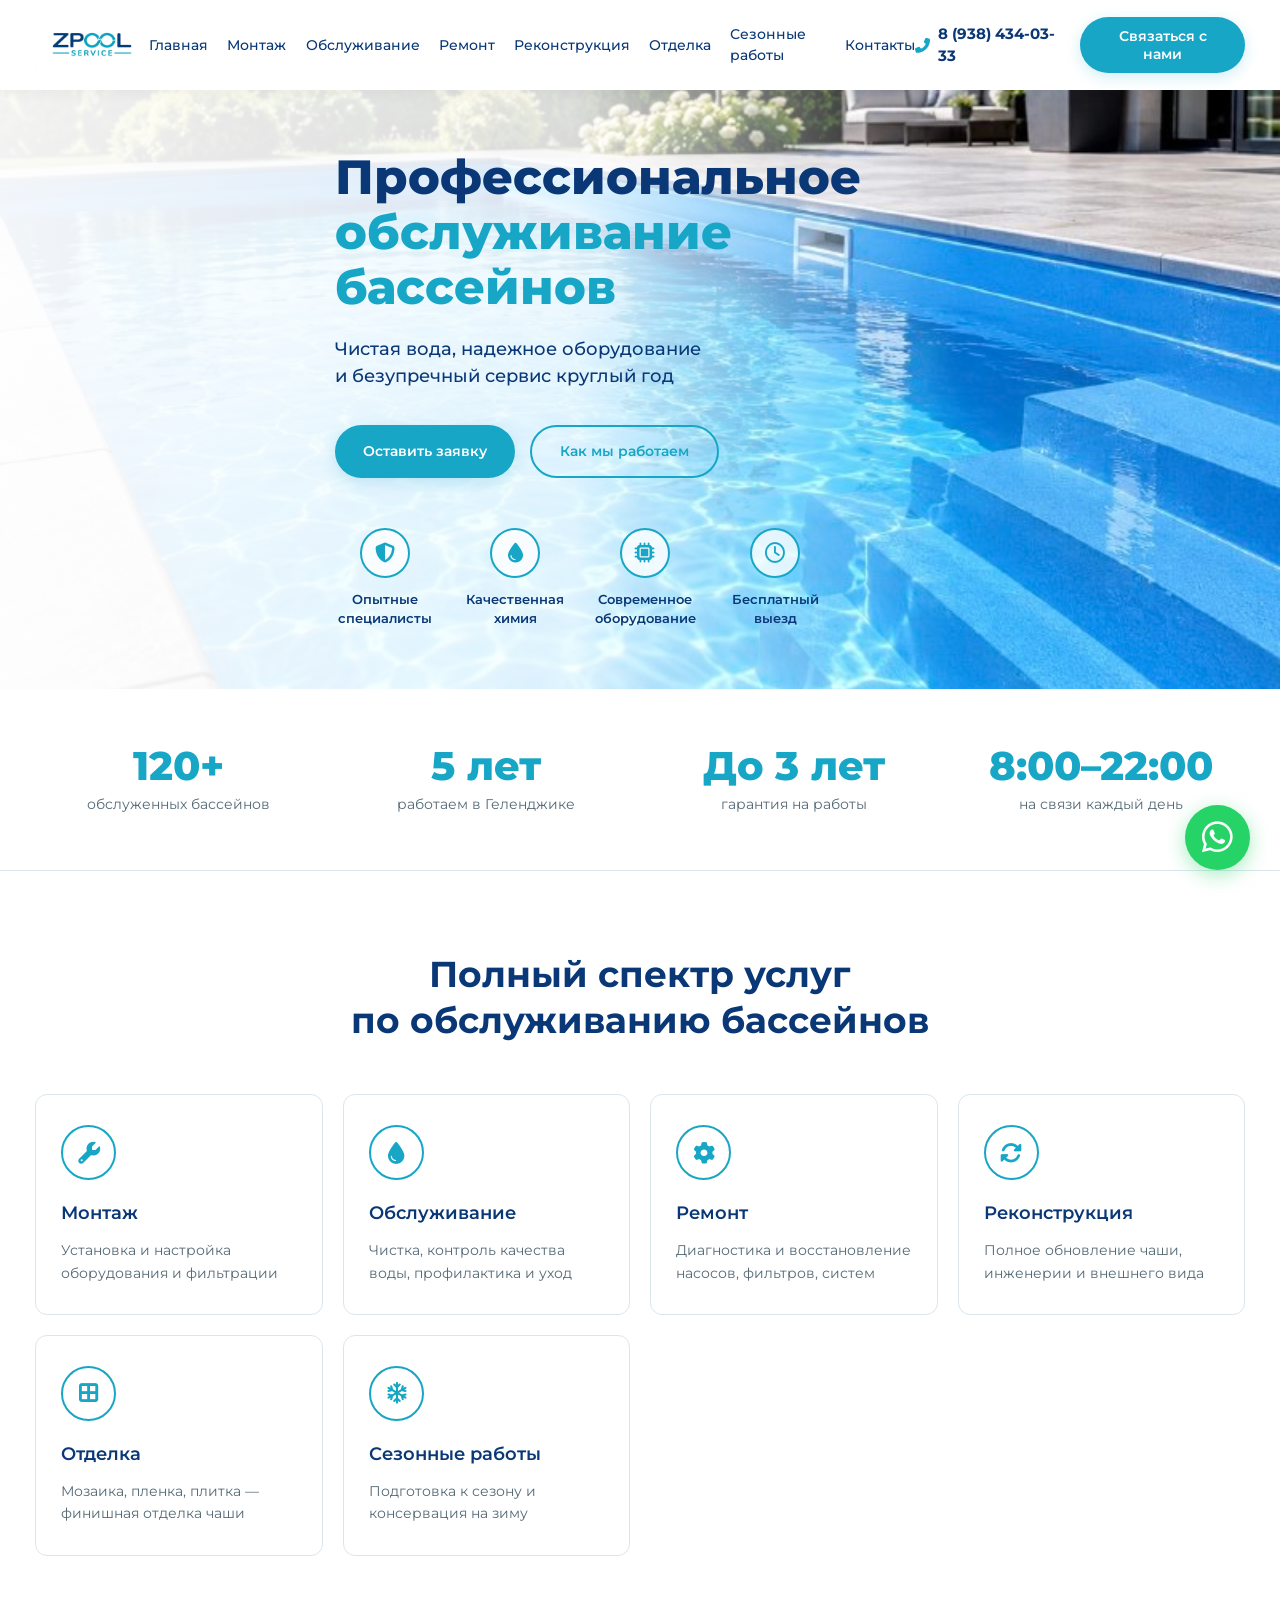
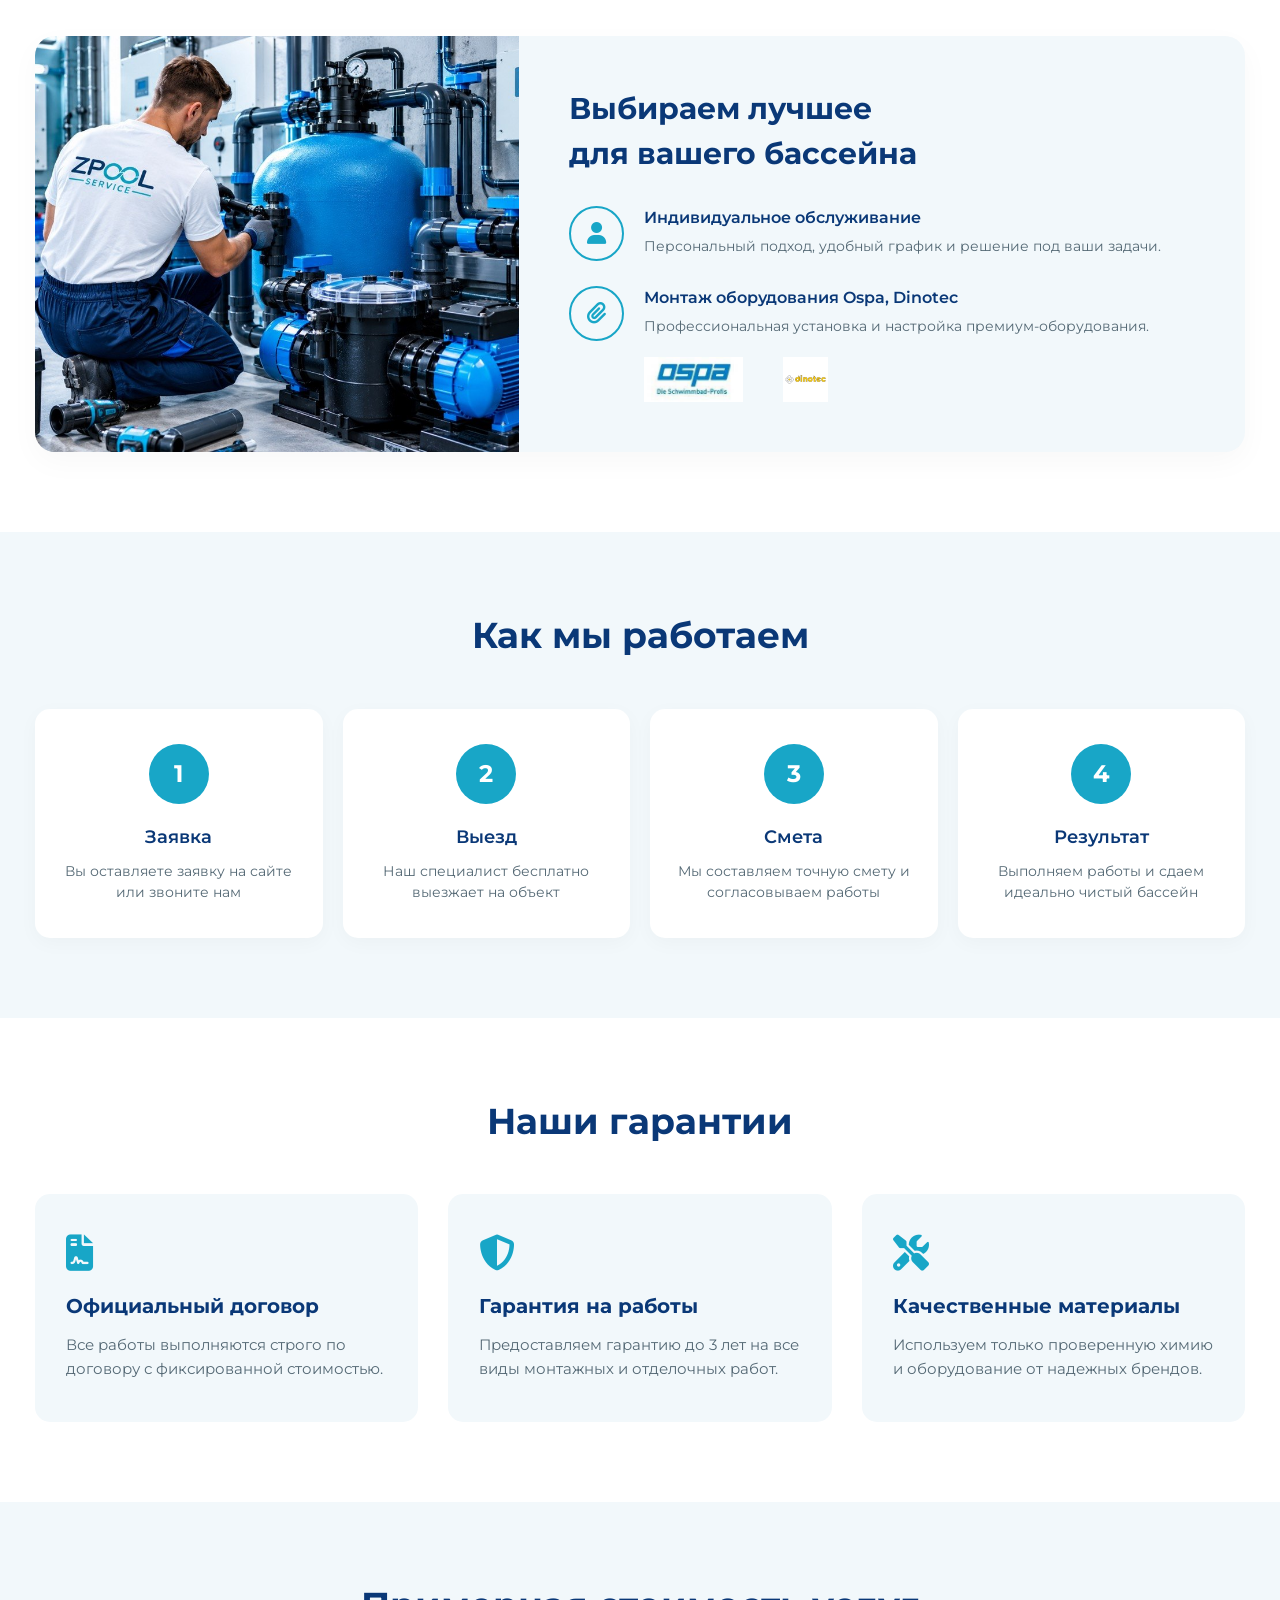
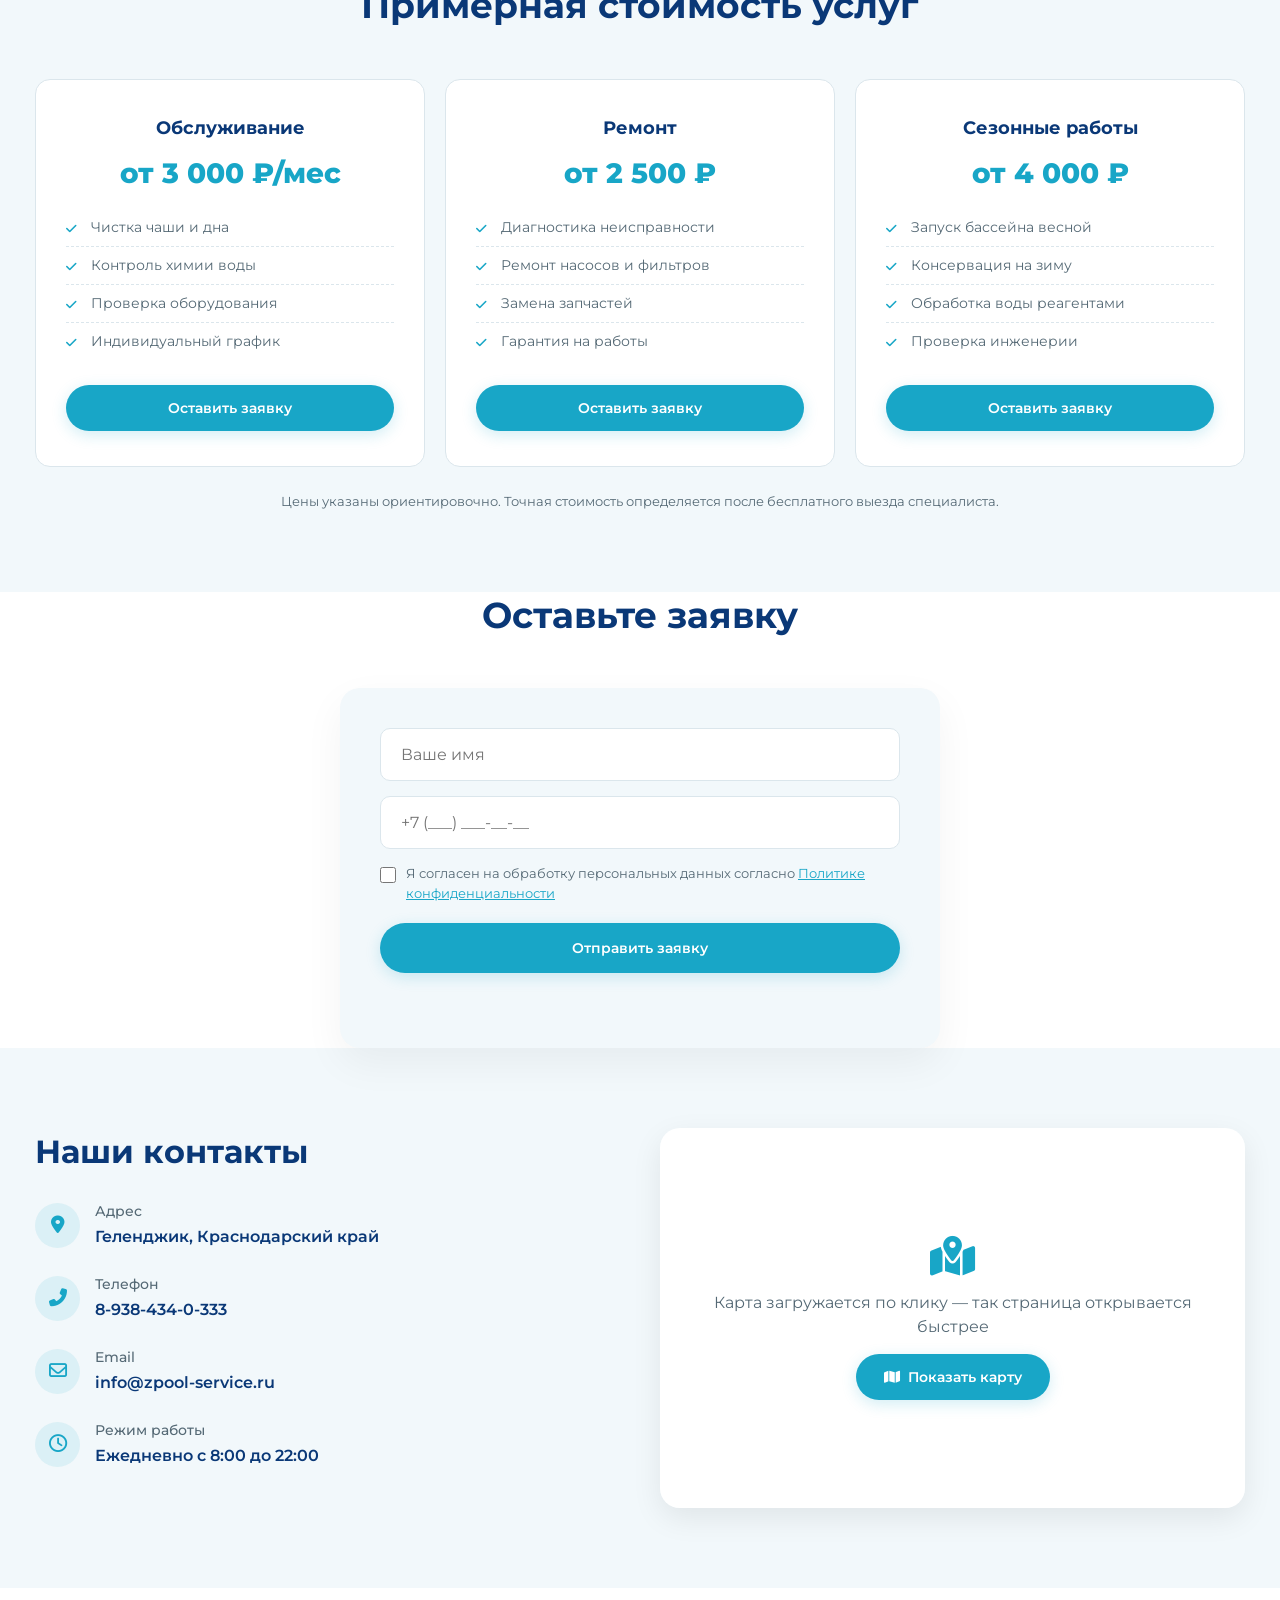
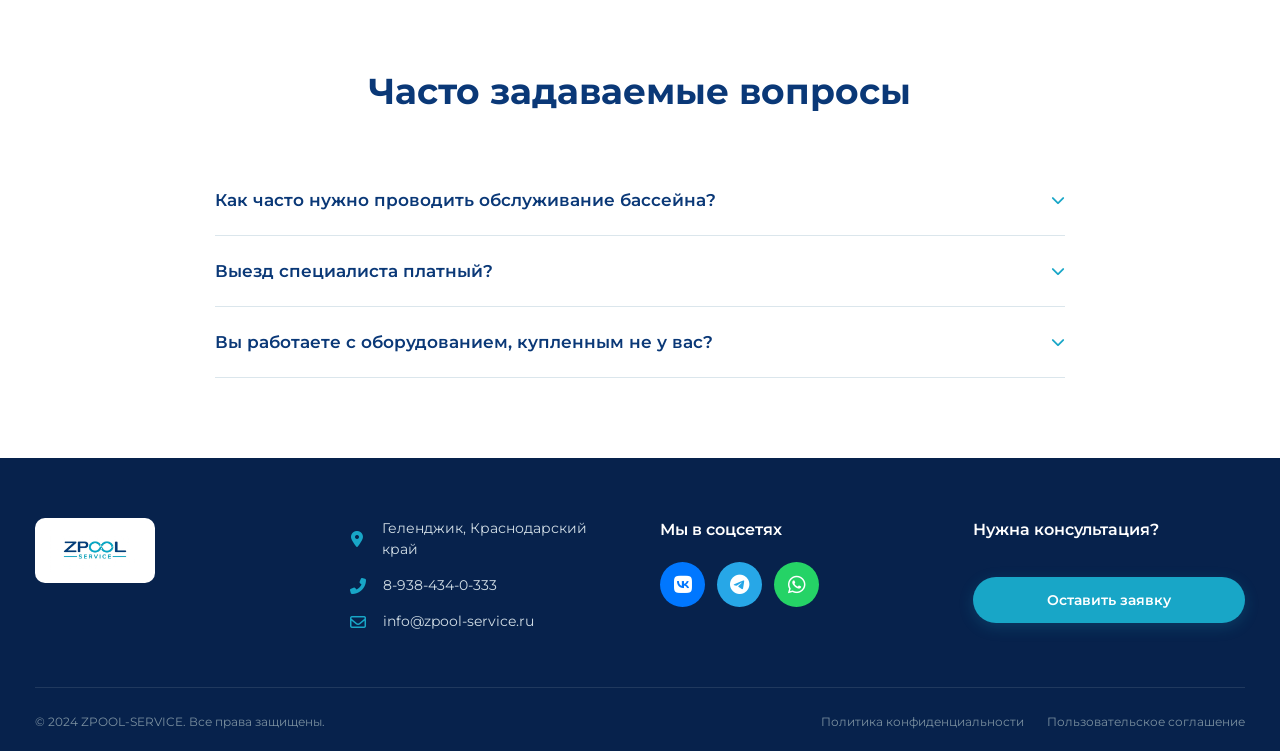
==== commit 14c77155: "index.html" ====
--- a/index.html
+++ b/index.html
@@ -112,8 +112,7 @@
         .equip-item h4 { font-size: 16px; color: var(--c-dark); font-weight: 600; margin-bottom: 6px; }
         .equip-item p { font-size: 14px; color: var(--c-text); }
         .brand-logos { display: flex; gap: 40px; align-items: center; margin-top: 20px; }
-        .brand-ospa { font-size: 42px; font-weight: 900; color: #005cbe; font-style: italic; line-height: 0.8; letter-spacing: -1px; }
-        .brand-ospa span { font-size: 10px; display: block; color: #333; font-style: normal; margin-top: 6px; letter-spacing: 0.5px; font-weight: 700; }
+        .brand-ospa img { height: 45px; width: auto; object-fit: contain; }
         .brand-dinotec img { height: 45px; width: auto; object-fit: contain; }
 
         .process { padding: clamp(50px, 8vw, 80px) 0; background-color: var(--c-bg-light); }
@@ -236,9 +235,8 @@
             .footer-bottom { flex-direction: column; }
             .footer-bottom-links a { margin: 0 10px; }
             .form-wrapper, .modal-content { padding: 30px 20px; }
-            .brand-logos { flex-wrap: wrap; gap: 20px; }
-            .brand-ospa { font-size: 32px; }
-            .brand-dinotec img { height: 35px; }
+            .brand-logos { flex-wrap: wrap; gap: 20px; justify-content: center; }
+            .brand-ospa img, .brand-dinotec img { height: 35px; }
         }
     </style>
 </head>
@@ -351,7 +349,7 @@
                                 <h4>Монтаж оборудования Ospa, Dinotec</h4>
                                 <p>Профессиональная установка и настройка премиум-оборудования.</p>
                                 <div class="brand-logos">
-                                    <div class="brand-ospa">ospa<span>Die Schwimmbad Profis</span></div>
+                                    <div class="brand-ospa"><img src="ospa-logo.png" alt="Ospa" loading="lazy"></div>
                                     <div class="brand-dinotec"><img src="dinotec.png" alt="Dinotec" loading="lazy"></div>
                                 </div>
                             </div>
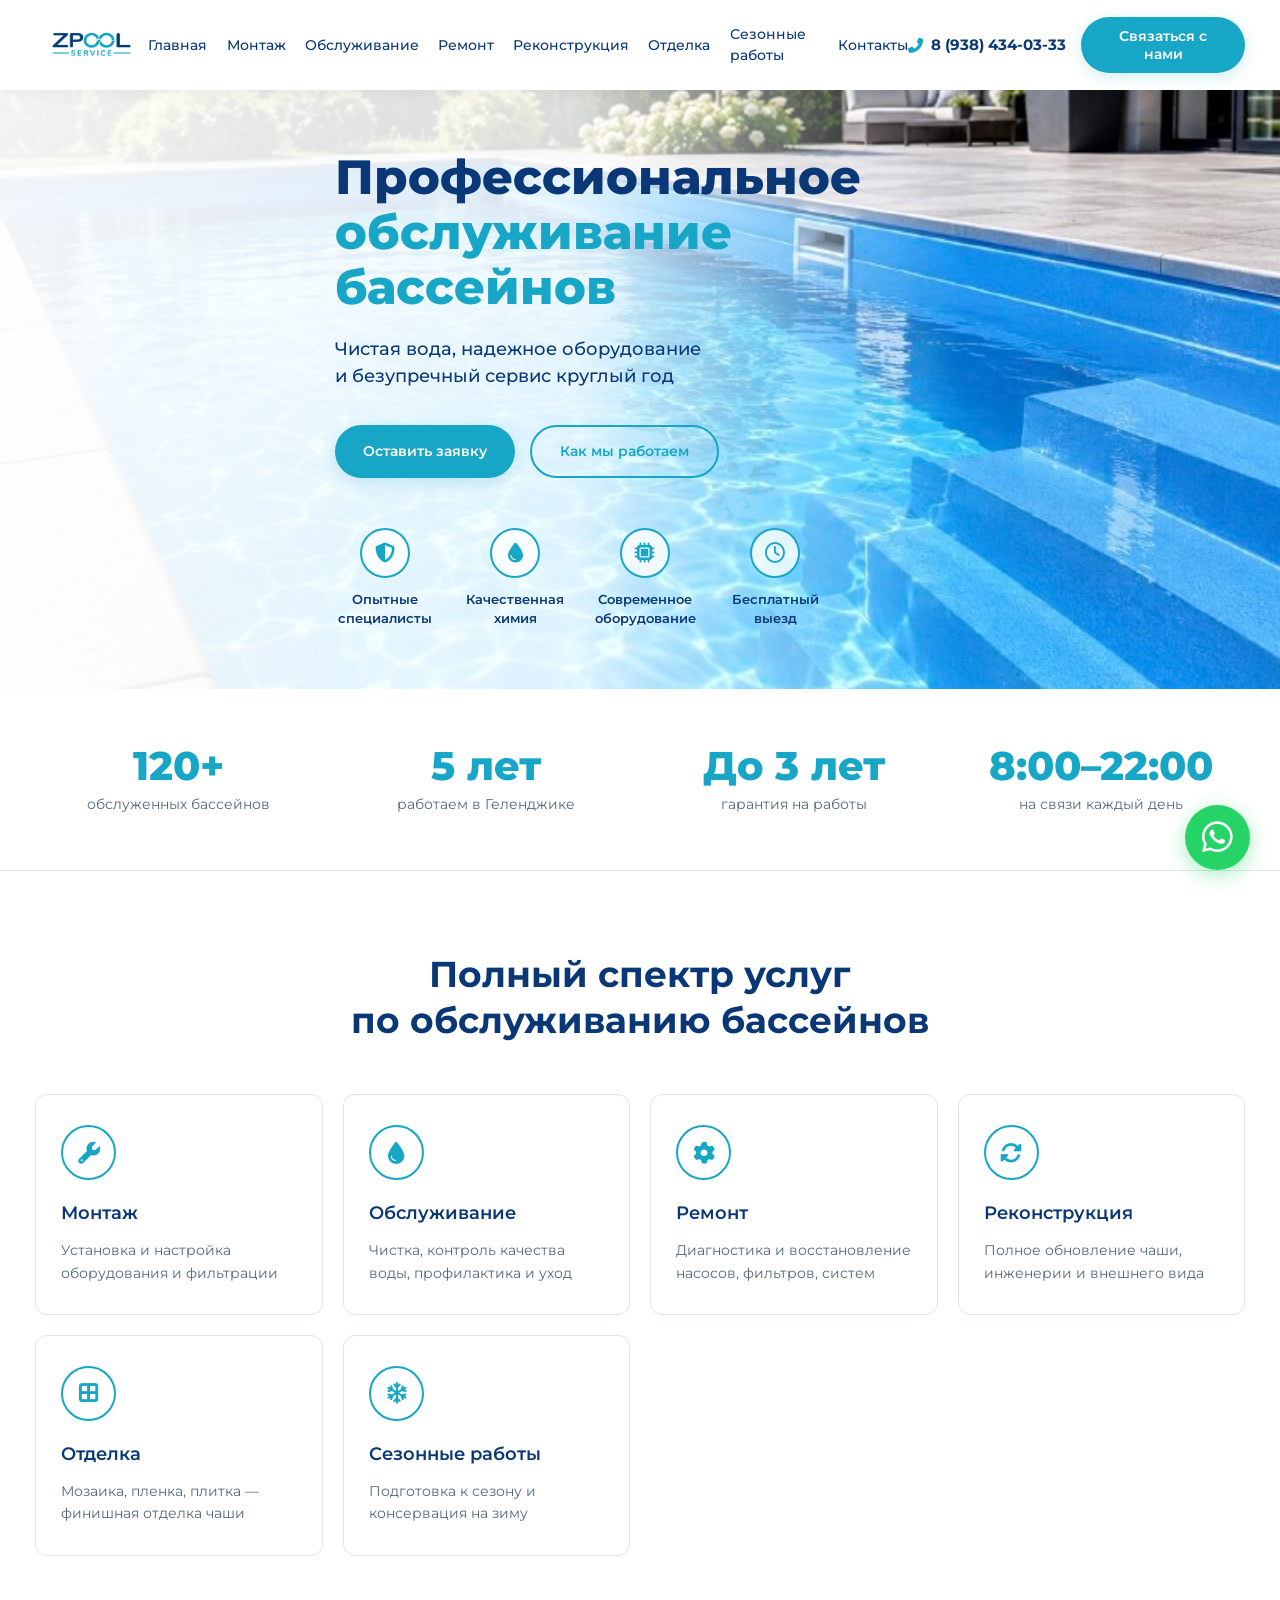
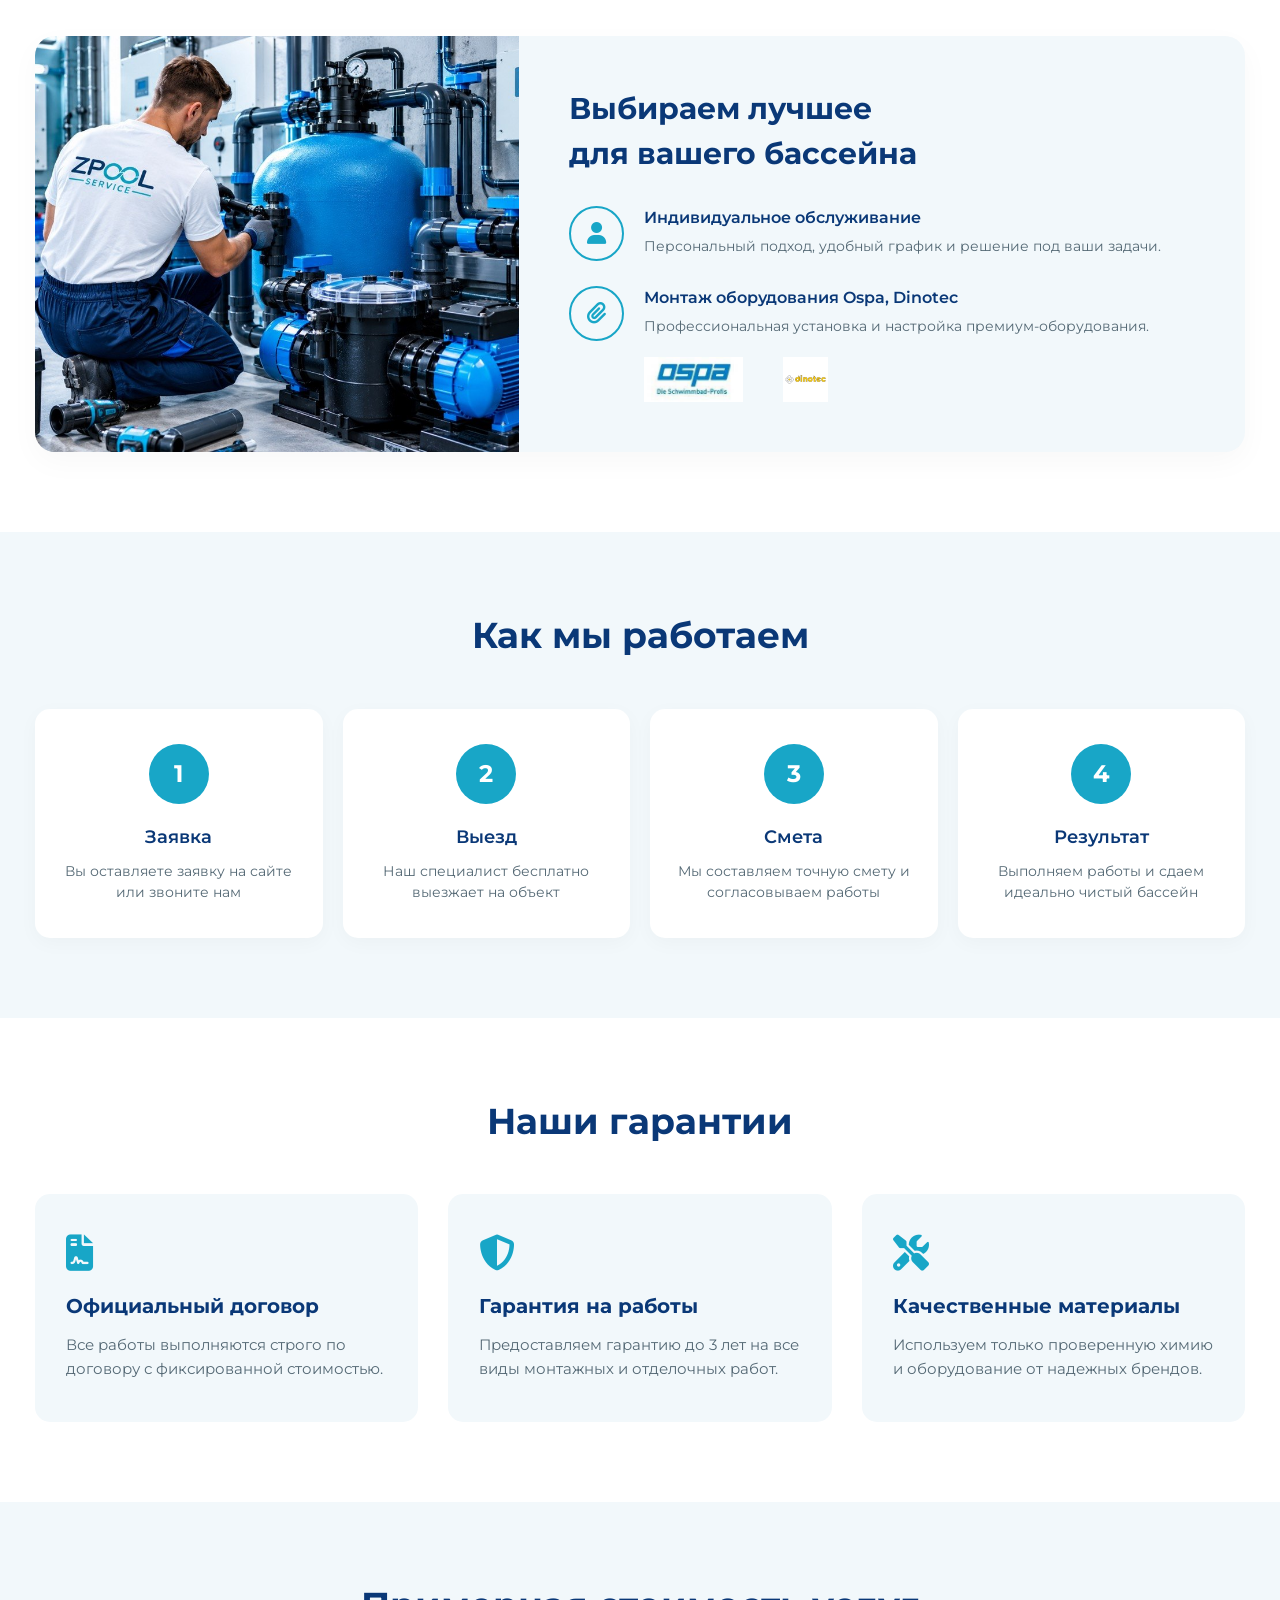
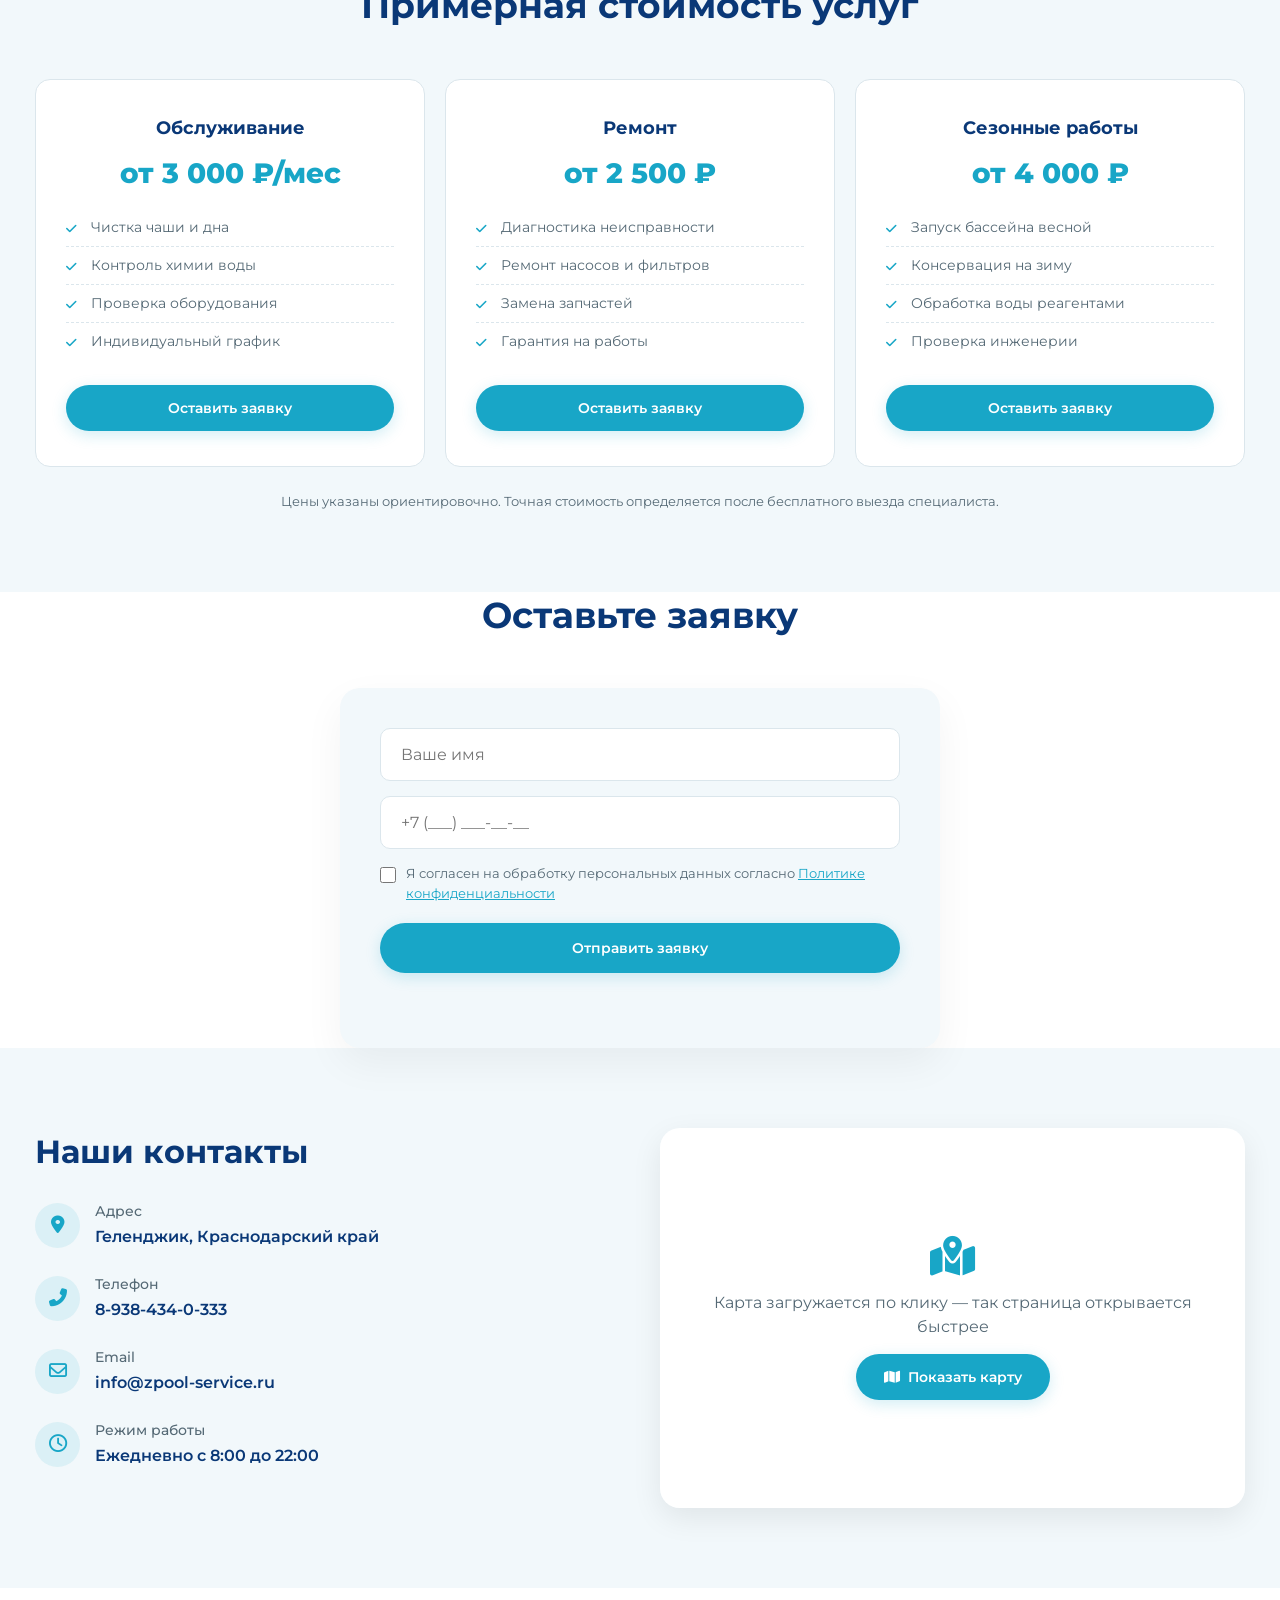
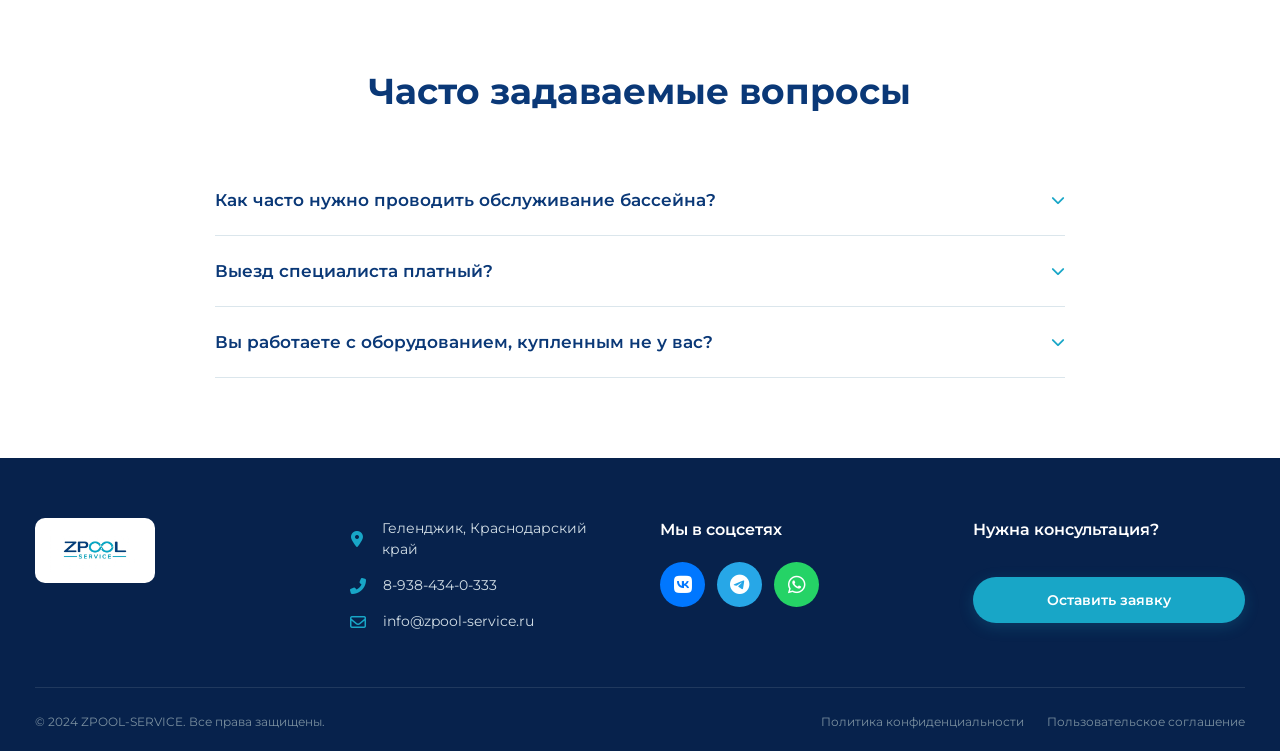
==== commit 009e8fae: "index.html" ====
--- a/index.html
+++ b/index.html
@@ -21,224 +21,7 @@
     <link rel="preconnect" href="https://fonts.gstatic.com" crossorigin>
     <link href="https://fonts.googleapis.com/css2?family=Montserrat:wght@400;500;600;700;800&display=swap" rel="stylesheet">
     <link rel="stylesheet" href="https://cdnjs.cloudflare.com/ajax/libs/font-awesome/6.4.0/css/all.min.css">
-
-    <style>
-        /* Базовые стили и переменные */
-        :root {
-            --c-cyan: #18a6c7; --c-cyan-hover: #138ca8; --c-dark: #0a3877; --c-footer-bg: #07224c;
-            --c-text: #556975; --c-bg-light: #f2f8fb; --c-border: #dbe6ec; --c-white: #ffffff;
-            --c-whatsapp: #25D366; --transition: 0.3s cubic-bezier(0.25, 0.8, 0.25, 1);
-        }
-        * { margin: 0; padding: 0; box-sizing: border-box; }
-        html { scroll-behavior: smooth; -webkit-text-size-adjust: 100%; }
-        body { font-family: 'Montserrat', sans-serif; color: var(--c-text); background-color: var(--c-white); line-height: 1.5; -webkit-font-smoothing: antialiased; }
-        a { text-decoration: none; color: inherit; transition: var(--transition); }
-        ul { list-style: none; }
-        button { font-family: inherit; cursor: pointer; border: none; background: none; touch-action: manipulation; }
-        img { max-width: 100%; height: auto; display: block; }
-        section[id], footer[id] { scroll-margin-top: 100px; }
-        .container { max-width: 1250px; margin: 0 auto; padding: 0 20px; width: 100%; }
-
-        /* Анимации */
-        .reveal { opacity: 0; transform: translateY(30px); transition: all 0.8s cubic-bezier(0.5, 0, 0, 1); }
-        .reveal.active { opacity: 1; transform: translateY(0); }
-        @media (prefers-reduced-motion: reduce) {
-            .reveal { opacity: 1; transform: none; transition: none; }
-            html { scroll-behavior: auto; }
-        }
-
-        /* Шапка */
-        .header { background-color: var(--c-white); height: 90px; display: flex; align-items: center; position: sticky; top: 0; z-index: 1000; box-shadow: 0 2px 15px rgba(0,0,0,0.05); }
-        .header .container { display: flex; justify-content: space-between; align-items: center; }
-        .logo-img { height: 60px; width: auto; transition: transform var(--transition); mix-blend-mode: multiply; }
-        .logo-img:hover { transform: scale(1.03); }
-        .nav { display: flex; gap: clamp(10px, 1.5vw, 20px); align-items: center; }
-        .nav a { font-size: clamp(13px, 1.2vw, 14px); font-weight: 500; color: var(--c-dark); position: relative; padding: 5px 0; }
-        .nav a::after { content: ''; position: absolute; bottom: 0; left: 0; width: 0; height: 2px; background-color: var(--c-cyan); transition: width var(--transition); }
-        .nav a:hover::after { width: 100%; }
-        .nav a:hover { color: var(--c-cyan); }
-        .header-phone { display: flex; align-items: center; gap: 8px; font-weight: 700; color: var(--c-dark); font-size: 15px; }
-        .header-phone i { color: var(--c-cyan); }
-        .mobile-menu-btn { display: none; font-size: 26px; color: var(--c-dark); z-index: 1001; }
-
-        /* Кнопки */
-        .btn-primary, .btn-outline {
-            padding: 14px 28px; border-radius: 30px; font-size: 14px; font-weight: 600;
-            display: inline-flex; align-items: center; justify-content: center; gap: 8px;
-            transition: var(--transition); text-align: center;
-        }
-        .btn-primary { background-color: var(--c-cyan); color: var(--c-white); box-shadow: 0 4px 15px rgba(24, 166, 199, 0.2); }
-        .btn-primary:hover { background-color: var(--c-cyan-hover); transform: translateY(-2px); box-shadow: 0 6px 20px rgba(24, 166, 199, 0.3); }
-        .btn-outline { background-color: transparent; color: var(--c-cyan); border: 2px solid var(--c-cyan); }
-        .btn-outline:hover { background-color: var(--c-cyan); color: var(--c-white); transform: translateY(-2px); }
-
-        /* Главный экран */
-        .hero { position: relative; min-height: 520px; display: flex; align-items: center; padding: 60px 0; background: url('modern-rectangular-pool.jpg') center/cover no-repeat; }
-        .hero::before { content: ''; position: absolute; top: 0; left: 0; right: 0; bottom: 0; background: linear-gradient(90deg, rgba(255,255,255,0.95) 0%, rgba(255,255,255,0.85) 45%, rgba(255,255,255,0) 75%); }
-        .hero-content { position: relative; z-index: 1; max-width: 650px; }
-        .hero h1 { font-size: clamp(32px, 5vw, 48px); line-height: 1.15; color: var(--c-dark); font-weight: 800; margin-bottom: 20px; }
-        .hero h1 span { color: var(--c-cyan); }
-        .hero p { font-size: clamp(15px, 2vw, 18px); color: var(--c-dark); margin-bottom: 35px; font-weight: 500; }
-        .hero-buttons { display: flex; gap: 15px; margin-bottom: 50px; flex-wrap: wrap; }
-        .hero-features { display: flex; gap: 30px; flex-wrap: wrap; }
-        .feature { display: flex; flex-direction: column; align-items: center; text-align: center; gap: 12px; width: 100px; }
-        .feature-icon { width: 50px; height: 50px; border-radius: 50%; border: 2px solid var(--c-cyan); display: flex; align-items: center; justify-content: center; color: var(--c-cyan); font-size: 20px; background: rgba(255,255,255,0.8); }
-        .feature span { font-size: 13px; color: var(--c-dark); font-weight: 600; }
-
-        /* Блок цифр, Услуги, Оборудование */
-        .stats { padding: clamp(35px, 5vw, 55px) 0; background: var(--c-white); border-bottom: 1px solid var(--c-border); }
-        .stats-grid { display: grid; grid-template-columns: repeat(auto-fit, minmax(200px, 1fr)); gap: 20px; text-align: center; }
-        .stat-num { font-size: clamp(28px, 4vw, 40px); font-weight: 800; color: var(--c-cyan); line-height: 1.1; }
-        .stat-label { font-size: 14px; color: var(--c-text); margin-top: 6px; }
-
-        .services { padding: clamp(50px, 8vw, 80px) 0; background: var(--c-white); }
-        .section-title { text-align: center; font-size: clamp(26px, 4vw, 36px); color: var(--c-dark); font-weight: 700; margin-bottom: 50px; line-height: 1.3; }
-        .services-grid { display: grid; grid-template-columns: repeat(auto-fit, minmax(280px, 1fr)); gap: 20px; }
-        .service-card { background: var(--c-white); border: 1px solid var(--c-border); border-radius: 12px; padding: 30px 25px; transition: 0.3s; display: flex; flex-direction: column; height: 100%; }
-        .service-card:hover { box-shadow: 0 15px 35px rgba(0,0,0,0.08); border-color: var(--c-cyan); transform: translateY(-5px); }
-        .service-card .icon { width: 55px; height: 55px; border-radius: 50%; border: 2px solid var(--c-cyan); display: flex; align-items: center; justify-content: center; color: var(--c-cyan); font-size: 22px; margin-bottom: 20px; transition: var(--transition); flex-shrink: 0; }
-        .service-card:hover .icon { background: var(--c-cyan); color: var(--c-white); }
-        .service-card h3 { font-size: 18px; color: var(--c-dark); font-weight: 600; margin-bottom: 12px; }
-        .service-card p { font-size: 14px; color: var(--c-text); line-height: 1.6; margin-top: auto; }
-
-        .equipment { padding: 0 0 clamp(50px, 8vw, 80px) 0; }
-        .equipment-inner { background-color: var(--c-bg-light); border-radius: 20px; display: flex; overflow: hidden; box-shadow: 0 10px 30px rgba(0,0,0,0.03); flex-wrap: wrap; }
-        .equipment-img { width: 40%; background: url('zpool-technician-filter-maintenance.jpg') center/cover no-repeat; min-height: 400px; }
-        .equipment-content { width: 60%; padding: clamp(30px, 5vw, 50px); display: flex; flex-direction: column; justify-content: center; }
-        .equipment-content h2 { font-size: clamp(24px, 3vw, 30px); color: var(--c-dark); font-weight: 700; margin-bottom: 30px; }
-        .equipment-grid { display: flex; flex-direction: column; gap: 25px; }
-        .equip-item { display: flex; gap: 20px; }
-        .equip-item .icon { width: 55px; height: 55px; border-radius: 50%; border: 2px solid var(--c-cyan); display: flex; align-items: center; justify-content: center; color: var(--c-cyan); font-size: 22px; flex-shrink: 0; }
-        .equip-item h4 { font-size: 16px; color: var(--c-dark); font-weight: 600; margin-bottom: 6px; }
-        .equip-item p { font-size: 14px; color: var(--c-text); }
-        .brand-logos { display: flex; gap: 40px; align-items: center; margin-top: 20px; }
-        .brand-ospa img { height: 45px; width: auto; object-fit: contain; }
-        .brand-dinotec img { height: 45px; width: auto; object-fit: contain; }
-
-        .process { padding: clamp(50px, 8vw, 80px) 0; background-color: var(--c-bg-light); }
-        .process-grid { display: grid; grid-template-columns: repeat(auto-fit, minmax(220px, 1fr)); gap: 20px; }
-        .process-step { text-align: center; background: var(--c-white); padding: 35px 20px; border-radius: 15px; box-shadow: 0 5px 20px rgba(0,0,0,0.03); transition: var(--transition); }
-        .process-step:hover { transform: translateY(-5px); box-shadow: 0 10px 30px rgba(0,0,0,0.08); }
-        .step-num { width: 60px; height: 60px; border-radius: 50%; background-color: var(--c-cyan); color: var(--c-white); font-size: 24px; font-weight: 700; display: flex; align-items: center; justify-content: center; margin: 0 auto 20px; }
-        .process-step h4 { font-size: 18px; color: var(--c-dark); font-weight: 600; margin-bottom: 10px; }
-        .process-step p { font-size: 14px; }
-
-        .guarantees { padding: clamp(50px, 8vw, 80px) 0; background-color: var(--c-white); }
-        .guarantees-grid { display: grid; grid-template-columns: repeat(auto-fit, minmax(300px, 1fr)); gap: 30px; }
-        .guarantee-card { background: var(--c-bg-light); padding: 40px 30px; border-radius: 15px; border: 1px solid transparent; transition: var(--transition); }
-        .guarantee-card:hover { border-color: var(--c-cyan); }
-        .guarantee-card i { font-size: 36px; color: var(--c-cyan); margin-bottom: 20px; }
-        .guarantee-card h3 { font-size: 20px; color: var(--c-dark); font-weight: 700; margin-bottom: 12px; }
-        .guarantee-card p { font-size: 15px; line-height: 1.6; }
-
-        .prices { padding: clamp(50px, 8vw, 80px) 0; background-color: var(--c-bg-light); }
-        .prices-grid { display: grid; grid-template-columns: repeat(auto-fit, minmax(280px, 1fr)); gap: 20px; }
-        .price-card { background: var(--c-white); border-radius: 15px; padding: 35px 30px; text-align: center; border: 1px solid var(--c-border); transition: var(--transition); display: flex; flex-direction: column; }
-        .price-card:hover { transform: translateY(-5px); box-shadow: 0 15px 35px rgba(0,0,0,0.08); border-color: var(--c-cyan); }
-        .price-card h3 { font-size: 18px; color: var(--c-dark); font-weight: 700; margin-bottom: 10px; }
-        .price-card .price { font-size: 28px; font-weight: 800; color: var(--c-cyan); margin-bottom: 15px; }
-        .price-card ul { text-align: left; margin-bottom: 25px; }
-        .price-card ul li { font-size: 14px; color: var(--c-text); padding: 8px 0 8px 25px; position: relative; border-bottom: 1px dashed var(--c-border); }
-        .price-card ul li:last-child { border-bottom: none; }
-        .price-card ul li::before { content: '\f00c'; font-family: 'Font Awesome 6 Free'; font-weight: 900; color: var(--c-cyan); position: absolute; left: 0; font-size: 12px; top: 11px; }
-        .price-card .btn-primary { margin-top: auto; width: 100%; }
-        .prices-note { text-align: center; font-size: 13px; color: var(--c-text); margin-top: 25px; }
-
-        .contacts { padding: clamp(50px, 8vw, 80px) 0; background-color: var(--c-bg-light); }
-        .contact-wrapper { display: grid; grid-template-columns: 1fr 1fr; gap: 40px; align-items: stretch; }
-        .contact-info h2 { font-size: clamp(24px, 3vw, 32px); color: var(--c-dark); margin-bottom: 25px; font-weight: 700; }
-        .info-item { display: flex; gap: 15px; margin-bottom: 25px; align-items: center; }
-        .info-icon { width: 45px; height: 45px; border-radius: 50%; background: rgba(24, 166, 199, 0.1); color: var(--c-cyan); display: flex; align-items: center; justify-content: center; font-size: 18px; flex-shrink: 0; }
-        .info-item h4 { font-size: 14px; color: var(--c-text); margin-bottom: 3px; font-weight: 500; }
-        .info-item p { font-size: 16px; color: var(--c-dark); font-weight: 600; }
-        .map-container { position: relative; width: 100%; min-height: 380px; border-radius: 20px; overflow: hidden; box-shadow: 0 10px 30px rgba(0,0,0,0.08); }
-        .map-placeholder { display: flex; flex-direction: column; align-items: center; justify-content: center; gap: 15px; background: var(--c-white); height: 100%; min-height: 380px; text-align: center; padding: 20px; }
-        .map-container iframe { position: absolute; top: 0; left: 0; width: 100%; height: 100%; border: none; }
-
-        .faq { padding: clamp(50px, 8vw, 80px) 0; background-color: var(--c-white); }
-        .faq-list { max-width: 850px; margin: 0 auto; }
-        .faq-item { border-bottom: 1px solid var(--c-border); }
-        .faq-question { width: 100%; text-align: left; font-size: 17px; font-weight: 600; color: var(--c-dark); padding: 25px 0; display: flex; justify-content: space-between; align-items: center; gap: 15px; transition: color 0.3s; }
-        .faq-question:hover { color: var(--c-cyan); }
-        .faq-question i { color: var(--c-cyan); transition: transform 0.3s; font-size: 14px; flex-shrink: 0; }
-        .faq-item.active .faq-question i { transform: rotate(180deg); }
-        .faq-answer { max-height: 0; overflow: hidden; transition: max-height 0.4s ease-out; }
-        .faq-answer p { padding-bottom: 25px; font-size: 15px; line-height: 1.7; }
-
-        /* Подвал */
-        .footer { background-color: var(--c-footer-bg); color: var(--c-white); padding: 60px 0 20px; }
-        .footer-grid { display: grid; grid-template-columns: repeat(auto-fit, minmax(220px, 1fr)); gap: 40px; margin-bottom: 40px; }
-        .footer-logo-img { height: 65px; width: auto; background-color: var(--c-white); padding: 10px 15px; border-radius: 10px; display: inline-block; }
-        .contact-list li { display: flex; align-items: center; gap: 15px; margin-bottom: 15px; font-size: 14px; color: #d1dde5; }
-        .contact-list li a { color: #d1dde5; }
-        .contact-list li a:hover { color: var(--c-white); }
-        .contact-list i { color: var(--c-cyan); font-size: 16px; width: 20px; text-align: center; }
-        .footer h4 { font-size: 16px; font-weight: 600; margin-bottom: 20px; color: var(--c-white); }
-        .socials { display: flex; gap: 12px; }
-        .socials a { width: 45px; height: 45px; border-radius: 50%; display: flex; align-items: center; justify-content: center; color: var(--c-white); font-size: 20px; transition: 0.3s; }
-        .socials a:hover { transform: translateY(-3px); }
-        .s-vk { background: #0077FF; } .s-tg { background: #27A7E7; } .s-wa { background: #25D366; }
-        .footer-bottom { border-top: 1px solid rgba(255,255,255,0.1); padding-top: 25px; display: flex; justify-content: space-between; align-items: center; font-size: 12px; color: #7a8f9f; flex-wrap: wrap; gap: 15px; }
-        .footer-bottom-links a { cursor: pointer; margin-left: 20px; transition: color 0.3s; }
-        .footer-bottom-links a:hover { color: var(--c-white); }
-
-        /* Плавающие кнопки и Модалки */
-        .floating-whatsapp { position: fixed; bottom: 30px; right: 30px; width: 65px; height: 65px; background: var(--c-whatsapp); color: white; border-radius: 50%; display: flex; align-items: center; justify-content: center; font-size: 35px; z-index: 1500; box-shadow: 0 5px 20px rgba(37, 211, 102, 0.4); animation: pulse 2s infinite; }
-        .mobile-bottom-bar { display: none; position: fixed; bottom: 0; left: 0; width: 100%; background: var(--c-white); z-index: 1500; box-shadow: 0 -2px 10px rgba(0,0,0,0.1); }
-        .mobile-bottom-bar a { flex: 1; display: flex; align-items: center; justify-content: center; gap: 8px; padding: 16px 0; font-size: 16px; font-weight: 600; color: var(--c-white); }
-        .mobile-bar-call { background: var(--c-cyan); } .mobile-bar-wa { background: var(--c-whatsapp); }
-        @keyframes pulse { 0% { box-shadow: 0 0 0 0 rgba(37, 211, 102, 0.7); } 70% { box-shadow: 0 0 0 20px rgba(37, 211, 102, 0); } 100% { box-shadow: 0 0 0 0 rgba(37, 211, 102, 0); } }
-        @media (prefers-reduced-motion: reduce) { .floating-whatsapp { animation: none; } }
-
-        .modal-overlay { position: fixed; top: 0; left: 0; width: 100%; height: 100%; background: rgba(7, 34, 76, 0.8); backdrop-filter: blur(5px); display: flex; align-items: center; justify-content: center; z-index: 3000; opacity: 0; visibility: hidden; transition: 0.3s; padding: 20px; }
-        .modal-overlay.active { opacity: 1; visibility: visible; }
-        .modal-content { background: var(--c-white); padding: 40px; border-radius: 20px; width: 100%; max-width: 500px; position: relative; transform: translateY(30px); transition: 0.3s; box-shadow: 0 20px 50px rgba(0,0,0,0.2); max-height: 90vh; overflow-y: auto; }
-        .modal-overlay.active .modal-content { transform: translateY(0); }
-        .close-modal { position: absolute; top: 15px; right: 20px; font-size: 32px; color: #999; cursor: pointer; line-height: 1; }
-        .modal-large { max-width: 800px; }
-        .legal-text { overflow-y: auto; padding-right: 10px; text-align: left; margin-top: 20px; }
-        .legal-text p { margin-bottom: 15px; font-size: 15px; line-height: 1.7; color: var(--c-text); }
-
-        .form-control { width: 100%; padding: 16px 20px; border: 1px solid var(--c-border); border-radius: 10px; margin-bottom: 15px; background: var(--c-white); font-family: inherit; font-size: 16px; transition: border 0.3s; }
-        .form-control:focus { outline: none; border-color: var(--c-cyan); }
-        .consent-label { display: flex; align-items: flex-start; gap: 10px; font-size: 13px; margin-bottom: 20px; color: var(--c-text); text-align: left; }
-        .consent-label input { margin-top: 3px; width: 16px; height: 16px; flex-shrink: 0; }
-        .form-message { margin-top: 15px; text-align: center; font-size: 14px; min-height: 20px; }
-
-        /* Адаптивность */
-        @media (max-width: 992px) {
-            .header { height: 80px; }
-            .logo-img { height: 50px; }
-            .nav { display: none; }
-            .mobile-menu-btn { display: block; }
-            .header-phone span { display: none; }
-            .nav.active { display: flex; flex-direction: column; position: absolute; top: 80px; left: 0; width: 100%; background: var(--c-white); box-shadow: 0 10px 15px rgba(0,0,0,0.1); padding: 20px; gap: 20px; z-index: 999; max-height: calc(100vh - 80px); overflow-y: auto; }
-            .nav.active a { font-size: 18px; width: 100%; text-align: center; padding: 10px 0; }
-            .hero::before { background: linear-gradient(180deg, rgba(255,255,255,0.95) 0%, rgba(255,255,255,0.85) 100%); }
-            .hero { text-align: center; }
-            .hero-buttons, .hero-features { justify-content: center; }
-            .equipment-img, .equipment-content { width: 100%; }
-            .contact-wrapper { grid-template-columns: 1fr; }
-            .map-container, .map-placeholder { min-height: 300px; }
-        }
-        @media (max-width: 768px) {
-            body { padding-bottom: 65px; }
-            .floating-whatsapp { display: none; }
-            .mobile-bottom-bar { display: flex; }
-            .btn-header { display: none !important; }
-            .hero-buttons { flex-direction: column; width: 100%; }
-            .btn-primary, .btn-outline { width: 100%; }
-            .footer-grid { text-align: center; }
-            .footer-logo-img { margin: 0 auto; }
-            .contact-list li { justify-content: center; }
-            .socials { justify-content: center; }
-            .footer-bottom { flex-direction: column; }
-            .footer-bottom-links a { margin: 0 10px; }
-            .form-wrapper, .modal-content { padding: 30px 20px; }
-            .brand-logos { flex-wrap: wrap; gap: 20px; justify-content: center; }
-            .brand-ospa img, .brand-dinotec img { height: 35px; }
-        }
-    </style>
+    <link rel="stylesheet" href="style.css">
 </head>
 <body>
 
@@ -614,123 +397,6 @@
     </div>
 
     <noscript><style>.reveal { opacity: 1; transform: none; }</style></noscript>
-
-    <script>
-        // 1. Анимация
-        const revealElements = document.querySelectorAll('.reveal');
-        const revealObserver = new IntersectionObserver((entries, observer) => {
-            entries.forEach(entry => {
-                if (entry.isIntersecting) { entry.target.classList.add('active'); observer.unobserve(entry.target); }
-            });
-        }, { threshold: 0.1, rootMargin: "0px 0px -50px 0px" });
-        revealElements.forEach(el => revealObserver.observe(el));
-
-        // 2. Мобильное меню
-        const mobileMenuBtn = document.querySelector('.mobile-menu-btn');
-        const navMenu = document.querySelector('.nav');
-        function closeMenu() {
-            navMenu.classList.remove('active');
-            mobileMenuBtn.setAttribute('aria-expanded', 'false');
-            const icon = mobileMenuBtn.querySelector('i');
-            icon.classList.remove('fa-times'); icon.classList.add('fa-bars');
-        }
-        mobileMenuBtn.addEventListener('click', (e) => {
-            e.stopPropagation();
-            const willOpen = !navMenu.classList.contains('active');
-            navMenu.classList.toggle('active');
-            mobileMenuBtn.setAttribute('aria-expanded', String(willOpen));
-            const icon = mobileMenuBtn.querySelector('i');
-            icon.classList.toggle('fa-times', willOpen); icon.classList.toggle('fa-bars', !willOpen);
-        });
-        document.querySelectorAll('.nav a').forEach(link => link.addEventListener('click', closeMenu));
-        document.addEventListener('click', (e) => {
-            if (navMenu.classList.contains('active') && !mobileMenuBtn.contains(e.target) && !navMenu.contains(e.target)) closeMenu();
-        });
-
-        // 3. Модалки
-        const modal = document.getElementById('callbackModal');
-        const privacyModal = document.getElementById('privacyModal');
-        const termsModal = document.getElementById('termsModal');
-        function openModal(m) { if(m) { m.classList.add('active'); document.body.style.overflow = 'hidden'; } }
-        function closeModal(m) { if(m) { m.classList.remove('active'); document.body.style.overflow = ''; } }
-
-        document.querySelectorAll('.open-modal-btn').forEach(btn => btn.addEventListener('click', () => openModal(modal)));
-        document.querySelector('.close-callback').addEventListener('click', () => closeModal(modal));
-        document.querySelectorAll('.open-privacy').forEach(btn => btn.addEventListener('click', (e) => { e.preventDefault(); openModal(privacyModal); }));
-        document.querySelector('.close-privacy').addEventListener('click', () => closeModal(privacyModal));
-        document.querySelectorAll('.open-terms').forEach(btn => btn.addEventListener('click', (e) => { e.preventDefault(); openModal(termsModal); }));
-        document.querySelector('.close-terms').addEventListener('click', () => closeModal(termsModal));
-
-        [modal, privacyModal, termsModal].forEach(m => {
-            if(m) window.addEventListener('click', (e) => { if (e.target === m) closeModal(m); });
-        });
-        document.addEventListener('keydown', (e) => {
-            if (e.key === 'Escape') [modal, privacyModal, termsModal].forEach(m => closeModal(m));
-        });
-
-        // 4. FAQ
-        const faqItems = document.querySelectorAll('.faq-item');
-        faqItems.forEach(item => {
-            const question = item.querySelector('.faq-question');
-            const answer = item.querySelector('.faq-answer');
-            question.addEventListener('click', () => {
-                const isActive = item.classList.contains('active');
-                faqItems.forEach(otherItem => {
-                    otherItem.classList.remove('active');
-                    otherItem.querySelector('.faq-answer').style.maxHeight = null;
-                    otherItem.querySelector('.faq-question').setAttribute('aria-expanded', 'false');
-                });
-                if (!isActive) {
-                    item.classList.add('active');
-                    answer.style.maxHeight = answer.scrollHeight + "px";
-                    question.setAttribute('aria-expanded', 'true');
-                }
-            });
-        });
-
-        // 5. Карта
-        const loadMapBtn = document.getElementById('loadMapBtn');
-        if(loadMapBtn) {
-            loadMapBtn.addEventListener('click', function () {
-                const frame = document.getElementById('mapFrame');
-                frame.src = 'https://yandex.ru/map-widget/v1/?ll=38.076389%2C44.562222&z=12';
-                frame.style.display = 'block';
-                document.getElementById('mapPlaceholder').style.display = 'none';
-            });
-        }
-
-        // 6. Формы
-        function handleFormSubmit(formId, messageId) {
-            const form = document.getElementById(formId);
-            if (!form) return;
-            const msgDiv = messageId ? document.getElementById(messageId) : null;
-
-            form.addEventListener('submit', function (e) {
-                e.preventDefault();
-                const submitBtn = form.querySelector('button[type="submit"]');
-                const originalText = submitBtn.innerText;
-                submitBtn.innerText = 'Отправка...';
-                submitBtn.disabled = true;
-
-                fetch('https://api.web3forms.com/submit', { method: 'POST', body: new FormData(form) })
-                .then(response => response.json())
-                .then(data => {
-                    if (data.success) {
-                        if(msgDiv) { msgDiv.style.color = '#2ecc71'; msgDiv.innerText = 'Спасибо! Заявка отправлена.'; }
-                        form.reset();
-                        if (formId === 'modalForm') setTimeout(() => closeModal(modal), 2500);
-                    } else {
-                        if(msgDiv) { msgDiv.style.color = '#e74c3c'; msgDiv.innerText = 'Ошибка. Позвоните нам: 8-938-434-0-333.'; }
-                    }
-                })
-                .catch(() => {
-                    if(msgDiv) { msgDiv.style.color = '#e74c3c'; msgDiv.innerText = 'Ошибка сети. Позвоните нам: 8-938-434-0-333.'; }
-                })
-                .finally(() => { submitBtn.innerText = originalText; submitBtn.disabled = false; });
-            });
-        }
-        handleFormSubmit('requestForm', 'formMessage');
-        handleFormSubmit('modalForm', 'modalMessage');
-    </script>
+    <script src="script.js" defer></script>
 </body>
 </html>
--- a/style.css
+++ b/style.css
@@ -0,0 +1,444 @@
+/* style.css */
+:root {
+    --c-cyan: #18a6c7; --c-cyan-hover: #138ca8; --c-dark: #0a3877; --c-footer-bg: #07224c;
+    --c-text: #556975; --c-bg-light: #f2f8fb; --c-border: #dbe6ec; --c-white: #ffffff;
+    --c-whatsapp: #25D366; --c-red: #e74c3c; --c-green: #27ae60; 
+    --transition: 0.3s cubic-bezier(0.25, 0.8, 0.25, 1);
+}
+* { margin: 0; padding: 0; box-sizing: border-box; }
+html { scroll-behavior: smooth; -webkit-text-size-adjust: 100%; }
+body { font-family: 'Montserrat', sans-serif; color: var(--c-text); background-color: var(--c-white); line-height: 1.5; -webkit-font-smoothing: antialiased; }
+a { text-decoration: none; color: inherit; transition: var(--transition); }
+ul { list-style: none; }
+button { font-family: inherit; cursor: pointer; border: none; background: none; touch-action: manipulation; }
+img { max-width: 100%; height: auto; display: block; }
+section[id], footer[id] { scroll-margin-top: 100px; }
+.container { max-width: 1250px; margin: 0 auto; padding: 0 20px; width: 100%; }
+
+/* Анимации */
+.reveal { opacity: 0; transform: translateY(30px); transition: all 0.8s cubic-bezier(0.5, 0, 0, 1); }
+.reveal.active { opacity: 1; transform: translateY(0); }
+@media (prefers-reduced-motion: reduce) {
+    .reveal { opacity: 1; transform: none; transition: none; }
+    html { scroll-behavior: auto; }
+}
+
+/* Шапка */
+.header { background-color: var(--c-white); height: 90px; display: flex; align-items: center; position: sticky; top: 0; z-index: 1000; box-shadow: 0 2px 15px rgba(0,0,0,0.05); }
+.header .container { display: flex; justify-content: space-between; align-items: center; }
+.logo-img { height: 60px; width: auto; transition: transform var(--transition); mix-blend-mode: multiply; }
+.logo-img:hover { transform: scale(1.03); }
+.nav { display: flex; gap: clamp(10px, 1.5vw, 20px); align-items: center; }
+.nav a { font-size: clamp(13px, 1.2vw, 14px); font-weight: 500; color: var(--c-dark); position: relative; padding: 5px 0; }
+.nav a::after { content: ''; position: absolute; bottom: 0; left: 0; width: 0; height: 2px; background-color: var(--c-cyan); transition: width var(--transition); }
+.nav a:hover::after { width: 100%; }
+.nav a:hover { color: var(--c-cyan); }
+.header-phone { display: flex; align-items: center; gap: 8px; font-weight: 700; color: var(--c-dark); font-size: 15px; white-space: nowrap; } /* Телефон в одну строку */
+.header-phone i { color: var(--c-cyan); }
+.mobile-menu-btn { display: none; font-size: 26px; color: var(--c-dark); z-index: 1001; }
+
+/* Кнопки */
+.btn-primary, .btn-outline {
+    padding: 14px 28px; border-radius: 30px; font-size: 14px; font-weight: 600;
+    display: inline-flex; align-items: center; justify-content: center; gap: 8px;
+    transition: var(--transition); text-align: center;
+}
+.btn-primary { background-color: var(--c-cyan); color: var(--c-white); box-shadow: 0 4px 15px rgba(24, 166, 199, 0.2); }
+.btn-primary:hover { background-color: var(--c-cyan-hover); transform: translateY(-2px); box-shadow: 0 6px 20px rgba(24, 166, 199, 0.3); }
+.btn-outline { background-color: transparent; color: var(--c-cyan); border: 2px solid var(--c-cyan); }
+.btn-outline:hover { background-color: var(--c-cyan); color: var(--c-white); transform: translateY(-2px); }
+
+/* Главный экран (Hero) */
+.hero { position: relative; min-height: 520px; display: flex; align-items: center; padding: 60px 0; background: url('modern-rectangular-pool.jpg') center/cover no-repeat; }
+.hero::before { content: ''; position: absolute; top: 0; left: 0; right: 0; bottom: 0; background: linear-gradient(90deg, rgba(255,255,255,0.95) 0%, rgba(255,255,255,0.85) 45%, rgba(255,255,255,0) 75%); }
+.hero-content { position: relative; z-index: 1; max-width: 650px; }
+.hero h1 { font-size: clamp(32px, 5vw, 48px); line-height: 1.15; color: var(--c-dark); font-weight: 800; margin-bottom: 20px; }
+.hero h1 span { color: var(--c-cyan); }
+.hero p { font-size: clamp(15px, 2vw, 18px); color: var(--c-dark); margin-bottom: 35px; font-weight: 500; }
+.hero-buttons { display: flex; gap: 15px; margin-bottom: 50px; flex-wrap: wrap; }
+.hero-features { display: flex; gap: 30px; flex-wrap: wrap; }
+.feature { display: flex; flex-direction: column; align-items: center; text-align: center; gap: 12px; width: 100px; }
+.feature-icon { width: 50px; height: 50px; border-radius: 50%; border: 2px solid var(--c-cyan); display: flex; align-items: center; justify-content: center; color: var(--c-cyan); font-size: 20px; background: rgba(255,255,255,0.8); }
+.feature span { font-size: 13px; color: var(--c-dark); font-weight: 600; }
+
+/* Баннеры внутренних страниц */
+.service-hero { position: relative; padding: 80px 0 120px; display: flex; align-items: center; }
+.service-hero::before { content: ''; position: absolute; top: 0; left: 0; right: 0; bottom: 0; background: linear-gradient(90deg, rgba(255,255,255,0.95) 0%, rgba(255,255,255,0.85) 50%, rgba(255,255,255,0) 100%); }
+.service-hero::after { content: ''; position: absolute; bottom: -1px; left: 0; width: 100%; height: 60px; background: url('data:image/svg+xml;utf8,<svg viewBox="0 0 1440 60" xmlns="http://www.w3.org/2000/svg"><path fill="%23ffffff" d="M0,60 C320,0 720,0 1440,60 L1440,60 L0,60 Z"/></svg>') no-repeat; background-size: cover; }
+.service-hero-content { position: relative; z-index: 1; max-width: 650px; }
+.breadcrumbs { font-size: 13px; color: var(--c-text); margin-bottom: 20px; display: flex; gap: 10px; align-items: center; }
+.service-hero h1 { font-size: 42px; line-height: 1.1; color: var(--c-dark); font-weight: 800; margin-bottom: 20px; }
+.service-hero h1 span { color: var(--c-cyan); }
+.service-hero p { font-size: 16px; margin-bottom: 35px; font-weight: 500; color: var(--c-dark); }
+
+/* Общие секции */
+.section-title { text-align: center; font-size: clamp(26px, 4vw, 36px); color: var(--c-dark); font-weight: 700; margin-bottom: 50px; line-height: 1.3; }
+.stats { padding: clamp(35px, 5vw, 55px) 0; background: var(--c-white); border-bottom: 1px solid var(--c-border); }
+.stats-grid { display: grid; grid-template-columns: repeat(auto-fit, minmax(200px, 1fr)); gap: 20px; text-align: center; }
+.stat-num { font-size: clamp(28px, 4vw, 40px); font-weight: 800; color: var(--c-cyan); line-height: 1.1; }
+.stat-label { font-size: 14px; color: var(--c-text); margin-top: 6px; }
+
+/* Услуги (Главная) */
+.services { padding: clamp(50px, 8vw, 80px) 0; background: var(--c-white); }
+.services-grid { display: grid; grid-template-columns: repeat(auto-fit, minmax(280px, 1fr)); gap: 20px; }
+.service-card { background: var(--c-white); border: 1px solid var(--c-border); border-radius: 12px; padding: 30px 25px; transition: 0.3s; display: flex; flex-direction: column; height: 100%; }
+.service-card:hover { box-shadow: 0 15px 35px rgba(0,0,0,0.08); border-color: var(--c-cyan); transform: translateY(-5px); }
+.service-card .icon { width: 55px; height: 55px; border-radius: 50%; border: 2px solid var(--c-cyan); display: flex; align-items: center; justify-content: center; color: var(--c-cyan); font-size: 22px; margin-bottom: 20px; transition: var(--transition); flex-shrink: 0; }
+.service-card:hover .icon { background: var(--c-cyan); color: var(--c-white); }
+.service-card h3 { font-size: 18px; color: var(--c-dark); font-weight: 600; margin-bottom: 12px; }
+.service-card p { font-size: 14px; color: var(--c-text); line-height: 1.6; margin-top: auto; }
+
+/* Оборудование (Главная) */
+.equipment { padding: 0 0 clamp(50px, 8vw, 80px) 0; }
+.equipment-inner { background-color: var(--c-bg-light); border-radius: 20px; display: flex; overflow: hidden; box-shadow: 0 10px 30px rgba(0,0,0,0.03); flex-wrap: wrap; }
+.equipment-img { width: 40%; background: url('zpool-technician-filter-maintenance.jpg') center/cover no-repeat; min-height: 400px; }
+.equipment-content { width: 60%; padding: clamp(30px, 5vw, 50px); display: flex; flex-direction: column; justify-content: center; }
+.equipment-content h2 { font-size: clamp(24px, 3vw, 30px); color: var(--c-dark); font-weight: 700; margin-bottom: 30px; }
+.equipment-grid { display: flex; flex-direction: column; gap: 25px; }
+.equip-item { display: flex; gap: 20px; }
+.equip-item .icon { width: 55px; height: 55px; border-radius: 50%; border: 2px solid var(--c-cyan); display: flex; align-items: center; justify-content: center; color: var(--c-cyan); font-size: 22px; flex-shrink: 0; }
+.equip-item h4 { font-size: 16px; color: var(--c-dark); font-weight: 600; margin-bottom: 6px; }
+.equip-item p { font-size: 14px; color: var(--c-text); }
+.brand-logos { display: flex; gap: 40px; align-items: center; margin-top: 20px; }
+.brand-ospa img, .brand-dinotec img { height: 45px; width: auto; object-fit: contain; }
+
+/* Процесс (Главная) */
+.process { padding: clamp(50px, 8vw, 80px) 0; background-color: var(--c-bg-light); }
+.process-grid { display: grid; grid-template-columns: repeat(auto-fit, minmax(220px, 1fr)); gap: 20px; }
+.process-step { text-align: center; background: var(--c-white); padding: 35px 20px; border-radius: 15px; box-shadow: 0 5px 20px rgba(0,0,0,0.03); transition: var(--transition); }
+.process-step:hover { transform: translateY(-5px); box-shadow: 0 10px 30px rgba(0,0,0,0.08); }
+.step-num { width: 60px; height: 60px; border-radius: 50%; background-color: var(--c-cyan); color: var(--c-white); font-size: 24px; font-weight: 700; display: flex; align-items: center; justify-content: center; margin: 0 auto 20px; }
+.process-step h4 { font-size: 18px; color: var(--c-dark); font-weight: 600; margin-bottom: 10px; }
+.process-step p { font-size: 14px; }
+
+/* Гарантии (Главная) */
+.guarantees { padding: clamp(50px, 8vw, 80px) 0; background-color: var(--c-white); }
+.guarantees-grid { display: grid; grid-template-columns: repeat(auto-fit, minmax(300px, 1fr)); gap: 30px; }
+.guarantee-card { background: var(--c-bg-light); padding: 40px 30px; border-radius: 15px; border: 1px solid transparent; transition: var(--transition); }
+.guarantee-card:hover { border-color: var(--c-cyan); }
+.guarantee-card i { font-size: 36px; color: var(--c-cyan); margin-bottom: 20px; }
+.guarantee-card h3 { font-size: 20px; color: var(--c-dark); font-weight: 700; margin-bottom: 12px; }
+.guarantee-card p { font-size: 15px; line-height: 1.6; }
+
+/* Цены (Главная) */
+.prices { padding: clamp(50px, 8vw, 80px) 0; background-color: var(--c-bg-light); }
+.prices-grid { display: grid; grid-template-columns: repeat(auto-fit, minmax(280px, 1fr)); gap: 20px; }
+.price-card { background: var(--c-white); border-radius: 15px; padding: 35px 30px; text-align: center; border: 1px solid var(--c-border); transition: var(--transition); display: flex; flex-direction: column; }
+.price-card:hover { transform: translateY(-5px); box-shadow: 0 15px 35px rgba(0,0,0,0.08); border-color: var(--c-cyan); }
+.price-card h3 { font-size: 18px; color: var(--c-dark); font-weight: 700; margin-bottom: 10px; }
+.price-card .price { font-size: 28px; font-weight: 800; color: var(--c-cyan); margin-bottom: 15px; }
+.price-card ul { text-align: left; margin-bottom: 25px; }
+.price-card ul li { font-size: 14px; color: var(--c-text); padding: 8px 0 8px 25px; position: relative; border-bottom: 1px dashed var(--c-border); }
+.price-card ul li:last-child { border-bottom: none; }
+.price-card ul li::before { content: '\f00c'; font-family: 'Font Awesome 6 Free'; font-weight: 900; color: var(--c-cyan); position: absolute; left: 0; font-size: 12px; top: 11px; }
+.price-card .btn-primary { margin-top: auto; width: 100%; }
+.prices-note { text-align: center; font-size: 13px; color: var(--c-text); margin-top: 25px; }
+
+/* Контакты и Карта */
+.contacts { padding: clamp(50px, 8vw, 80px) 0; background-color: var(--c-bg-light); }
+.contact-wrapper { display: grid; grid-template-columns: 1fr 1fr; gap: 40px; align-items: stretch; }
+.contact-info h2 { font-size: clamp(24px, 3vw, 32px); color: var(--c-dark); margin-bottom: 25px; font-weight: 700; }
+.info-item { display: flex; gap: 15px; margin-bottom: 25px; align-items: center; }
+.info-icon { width: 45px; height: 45px; border-radius: 50%; background: rgba(24, 166, 199, 0.1); color: var(--c-cyan); display: flex; align-items: center; justify-content: center; font-size: 18px; flex-shrink: 0; }
+.info-item h4 { font-size: 14px; color: var(--c-text); margin-bottom: 3px; font-weight: 500; }
+.info-item p { font-size: 16px; color: var(--c-dark); font-weight: 600; }
+.info-item p a { white-space: nowrap; }
+.map-container { position: relative; width: 100%; min-height: 380px; border-radius: 20px; overflow: hidden; box-shadow: 0 10px 30px rgba(0,0,0,0.08); }
+.map-placeholder { display: flex; flex-direction: column; align-items: center; justify-content: center; gap: 15px; background: var(--c-white); height: 100%; min-height: 380px; text-align: center; padding: 20px; }
+.map-container iframe { position: absolute; top: 0; left: 0; width: 100%; height: 100%; border: none; }
+
+/* FAQ */
+.faq { padding: clamp(50px, 8vw, 80px) 0; background-color: var(--c-white); }
+.faq-list { max-width: 850px; margin: 0 auto; }
+.faq-item { border-bottom: 1px solid var(--c-border); }
+.faq-question { width: 100%; text-align: left; font-size: 17px; font-weight: 600; color: var(--c-dark); padding: 25px 0; display: flex; justify-content: space-between; align-items: center; gap: 15px; transition: color 0.3s; }
+.faq-question:hover { color: var(--c-cyan); }
+.faq-question i { color: var(--c-cyan); transition: transform 0.3s; font-size: 14px; flex-shrink: 0; }
+.faq-item.active .faq-question i { transform: rotate(180deg); }
+.faq-answer { max-height: 0; overflow: hidden; transition: max-height 0.4s ease-out; }
+.faq-answer p { padding-bottom: 25px; font-size: 15px; line-height: 1.7; }
+
+/* Специфичные секции: Монтаж */
+.steps-section { padding: 80px 0; background-color: var(--c-white); }
+.steps-grid { display: grid; grid-template-columns: repeat(5, 1fr); gap: 20px; }
+.step-card { background: var(--c-white); border: 1px solid var(--c-border); border-radius: 10px; padding: 25px 15px; position: relative; }
+.step-card::after { content: '\f105'; font-family: 'FontAwesome'; position: absolute; right: -15px; top: 50%; transform: translateY(-50%); color: var(--c-border); font-size: 20px; z-index: 2; }
+.step-card:last-child::after { display: none; }
+.step-icon { width: 40px; height: 40px; border-radius: 50%; background: var(--c-bg-light); color: var(--c-cyan); display: flex; align-items: center; justify-content: center; font-size: 18px; margin-bottom: 15px; }
+.step-card h3 { font-size: 15px; color: var(--c-dark); font-weight: 600; margin-bottom: 10px; }
+.step-card ul li { font-size: 12px; margin-bottom: 5px; padding-left: 15px; position: relative; }
+.step-card ul li::before { content: '•'; color: var(--c-cyan); position: absolute; left: 0; font-size: 16px; }
+.cta-photo-section { padding: 0 0 80px 0; }
+.cta-photo-inner { display: flex; border-radius: 20px; overflow: hidden; box-shadow: 0 20px 40px rgba(0,0,0,0.08); background: var(--c-bg-light); }
+.cta-photo-img { width: 40%; background: url('pool-heat-pump-installation.jpg') center/cover no-repeat; }
+.cta-photo-content { width: 60%; padding: 50px; display: flex; flex-direction: column; justify-content: center; }
+.cta-photo-content h2 { font-size: 28px; color: var(--c-dark); font-weight: 700; margin-bottom: 15px; }
+.cta-photo-content p { font-size: 15px; margin-bottom: 25px; }
+.cta-list li { font-size: 14px; margin-bottom: 10px; display: flex; align-items: center; gap: 10px; }
+
+/* Специфичные секции: Обслуживание */
+.included-section { padding: 80px 0; background-color: var(--c-white); }
+.included-grid { display: grid; grid-template-columns: repeat(5, 1fr); gap: 15px; }
+.included-card { background: var(--c-white); border: 1px solid var(--c-border); border-radius: 10px; padding: 25px 15px; transition: 0.3s; display: flex; flex-direction: column; }
+.included-card:hover { box-shadow: 0 15px 35px rgba(0,0,0,0.08); border-color: var(--c-cyan); transform: translateY(-5px); }
+.included-card .icon { width: 40px; height: 40px; border-radius: 50%; border: 1px solid var(--c-cyan); display: flex; align-items: center; justify-content: center; color: var(--c-cyan); font-size: 16px; margin-bottom: 15px; }
+.included-card .num { font-size: 20px; font-weight: 800; color: var(--c-cyan); margin-bottom: 5px; }
+.included-card h3 { font-size: 14px; color: var(--c-dark); font-weight: 600; margin-bottom: 15px; line-height: 1.3; }
+.included-card ul li { font-size: 12px; margin-bottom: 8px; padding-left: 15px; position: relative; }
+.included-card ul li::before { content: '•'; color: var(--c-cyan); position: absolute; left: 0; font-size: 16px; }
+.why-important { padding: 0 0 80px 0; background-color: var(--c-white); }
+.why-layout { display: flex; gap: 30px; }
+.why-image-box { width: 40%; background: linear-gradient(rgba(10, 56, 119, 0.7), rgba(10, 56, 119, 0.7)), url('pool-cleaning-kit.jpg') center/cover no-repeat; border-radius: 15px; padding: 40px; color: var(--c-white); display: flex; flex-direction: column; justify-content: flex-end; position: relative; overflow: hidden; min-height: 350px; }
+.why-image-box h3 { font-size: 24px; font-weight: 700; margin-bottom: 20px; position: relative; z-index: 1; }
+.why-image-box .btn-primary { align-self: flex-start; position: relative; z-index: 1; background-color: transparent; border: 1px solid var(--c-white); }
+.why-image-box .btn-primary:hover { background-color: var(--c-white); color: var(--c-dark); }
+.why-compare-box { width: 60%; display: flex; gap: 20px; }
+.compare-col { flex: 1; background: var(--c-white); border-radius: 15px; padding: 30px; box-shadow: 0 10px 30px rgba(0,0,0,0.05); border: 1px solid var(--c-border); }
+.compare-header { display: flex; align-items: center; gap: 10px; font-size: 16px; font-weight: 700; margin-bottom: 20px; }
+.compare-bad .compare-header { color: var(--c-red); } .compare-bad .compare-header i { font-size: 24px; }
+.compare-bad li { font-size: 13px; margin-bottom: 12px; padding-left: 25px; position: relative; color: var(--c-text); }
+.compare-bad li i { position: absolute; left: 0; top: 3px; color: var(--c-red); }
+.compare-good .compare-header { color: var(--c-green); } .compare-good .compare-header i { font-size: 24px; }
+.compare-good li { font-size: 13px; margin-bottom: 12px; padding-left: 25px; position: relative; color: var(--c-text); }
+.compare-good li i { position: absolute; left: 0; top: 3px; color: var(--c-green); }
+.result-section { padding: 60px 0; background-color: var(--c-bg-light); }
+.result-title { font-size: 24px; color: var(--c-dark); font-weight: 700; margin-bottom: 30px; text-align: center;}
+.result-grid { display: flex; justify-content: space-between; gap: 20px; }
+.result-item { flex: 1; display: flex; flex-direction: column; align-items: center; gap: 10px; text-align: center; }
+.result-item i { font-size: 30px; color: var(--c-cyan); }
+.result-item p { font-size: 13px; font-weight: 500; color: var(--c-dark); }
+
+/* Специфичные секции: Отделка */
+.pool-finish { padding: 80px 0; background-color: var(--c-white); }
+.area-finish { padding: 0 0 80px 0; background-color: var(--c-white); }
+.finish-layout { display: flex; gap: 30px; }
+.finish-main { width: 70%; }
+.finish-side { width: 30%; }
+.materials-grid { display: grid; gap: 15px; }
+.pool-finish .materials-grid { grid-template-columns: repeat(3, 1fr); } /* 3 колонки, так как убрали полимер */
+.area-finish .materials-grid { grid-template-columns: repeat(4, 1fr); }
+.material-card { background: var(--c-white); border: 1px solid var(--c-border); border-radius: 10px; overflow: hidden; transition: 0.3s; }
+.material-card:hover { box-shadow: 0 10px 25px rgba(0,0,0,0.08); transform: translateY(-5px); }
+.material-img { height: 120px; width: 100%; background-size: cover; background-position: center; }
+.img-mosaic { background-image: url('blue-glass-mosaic-tiles.jpg'); }
+.img-keramo { background-image: url('beige-travertine-pool-deck.jpg'); }
+.img-pvc { background-image: url('blue-pvc-liner-and-mosaic-samples.jpg'); }
+.img-slategres { background-image: url('beige-travertine-pool-deck.jpg'); }
+.img-clinker { background-image: url('terracotta-outdoor-pool-tiles.jpg'); }
+.img-stone { background-image: url('beige-travertine-pool-deck.jpg'); }
+.img-wood { background-image: url('wpc-pool-decking-terrace.jpg'); }
+.material-info { padding: 15px; }
+.material-info h4 { font-size: 14px; color: var(--c-dark); font-weight: 600; margin-bottom: 5px; }
+.material-info p { font-size: 11px; color: var(--c-text); }
+.side-card { background: var(--c-bg-light); border-radius: 15px; padding: 30px; height: 100%; display: flex; flex-direction: column; }
+.side-card .icon { width: 50px; height: 50px; border-radius: 50%; background: var(--c-white); border: 1px solid var(--c-cyan); color: var(--c-cyan); display: flex; align-items: center; justify-content: center; font-size: 20px; margin-bottom: 20px; }
+.side-card h3 { font-size: 18px; color: var(--c-dark); font-weight: 700; margin-bottom: 15px; }
+.side-card p { font-size: 13px; margin-bottom: 20px; }
+.side-card .side-img { width: 100%; height: 150px; border-radius: 10px; background: url('pool-tile-samples-selection.jpg') center/cover no-repeat; margin-top: auto; }
+.side-card .side-img-safe { width: 100%; height: 150px; border-radius: 10px; background: url('premium-pool-edge-tiling.jpg') center/cover no-repeat; margin-top: auto; }
+.why-important-dark { padding: 80px 0; background: linear-gradient(rgba(7, 34, 76, 0.8), rgba(7, 34, 76, 0.8)), url('pool-reconstruction-construction-site.jpg') center/cover no-repeat; color: var(--c-white); text-align: center; }
+.why-important-dark h2 { font-size: 32px; font-weight: 700; margin-bottom: 15px; }
+.why-important-dark p { font-size: 16px; max-width: 800px; margin: 0 auto 50px; }
+.why-grid { display: grid; grid-template-columns: repeat(4, 1fr); gap: 30px; }
+.why-item { display: flex; flex-direction: column; align-items: center; gap: 15px; }
+.why-icon { width: 60px; height: 60px; border-radius: 50%; border: 2px solid var(--c-cyan); display: flex; align-items: center; justify-content: center; font-size: 24px; color: var(--c-cyan); background: rgba(255,255,255,0.1); }
+.why-item span { font-size: 14px; font-weight: 500; }
+
+/* Специфичные секции: Реконструкция */
+.when-section { padding: 80px 0; background-color: var(--c-white); }
+.when-grid { display: grid; grid-template-columns: repeat(4, 1fr); gap: 20px; }
+.when-card { background: var(--c-white); border: 1px solid var(--c-border); border-radius: 10px; padding: 25px 20px; transition: 0.3s; display: flex; flex-direction: column; }
+.when-card:hover { box-shadow: 0 15px 35px rgba(0,0,0,0.08); transform: translateY(-5px); }
+.when-card .icon { width: 44px; height: 44px; border-radius: 50%; border: 1px solid var(--c-cyan); display: flex; align-items: center; justify-content: center; color: var(--c-cyan); font-size: 20px; margin-bottom: 15px; }
+.when-card h3 { font-size: 15px; color: var(--c-dark); font-weight: 600; margin-bottom: 10px; }
+.when-card p { font-size: 12px; color: var(--c-text); margin-bottom: 20px; flex-grow: 1; }
+.when-img { height: 100px; width: 100%; border-radius: 8px; background-size: cover; background-position: center; margin-top: auto; }
+.img-crack { background-image: url('cracked-pool-wall-leak.jpg'); }
+.img-old-finish { background-image: url('beige-travertine-pool-deck.jpg'); }
+.img-old-equip { background-image: url('pool-reconstruction-construction-site.jpg'); }
+.img-new-features { background-image: url('luxury-pool-waterfall-led.jpg'); }
+.stages-section { padding: 0 0 80px 0; background-color: var(--c-white); }
+.stages-grid { display: grid; grid-template-columns: repeat(5, 1fr); gap: 15px; }
+.stage-card { background: var(--c-bg-light); border-radius: 10px; padding: 25px 15px; text-align: center; position: relative; }
+.stage-card::after { content: '\f105'; font-family: 'FontAwesome'; position: absolute; right: -12px; top: 50%; transform: translateY(-50%); color: var(--c-cyan); font-size: 20px; z-index: 2; }
+.stage-card:last-child::after { display: none; }
+.stage-num { width: 35px; height: 35px; border-radius: 50%; background: var(--c-cyan); color: var(--c-white); display: flex; align-items: center; justify-content: center; font-weight: 700; margin: 0 auto 15px; }
+.stage-card h4 { font-size: 14px; color: var(--c-dark); font-weight: 600; margin-bottom: 8px; }
+.stage-card p { font-size: 12px; }
+.location-types { padding: 0 0 80px 0; }
+.loc-types-inner { display: flex; gap: 30px; }
+.geo-box { width: 45%; background: linear-gradient(rgba(10, 56, 119, 0.85), rgba(10, 56, 119, 0.85)), url('pool-reconstruction-construction-site.jpg') center/cover no-repeat; border-radius: 15px; padding: 40px; color: var(--c-white); display: flex; flex-direction: column; justify-content: center; }
+.geo-box h3 { font-size: 22px; font-weight: 700; margin-bottom: 15px; }
+.geo-box p { font-size: 14px; margin-bottom: 25px; line-height: 1.5; }
+.geo-box .btn-primary { align-self: flex-start; background-color: transparent; border: 1px solid var(--c-white); }
+.geo-box .btn-primary:hover { background-color: var(--c-white); color: var(--c-dark); }
+.types-box { width: 55%; }
+.types-box h3 { font-size: 20px; color: var(--c-dark); font-weight: 700; margin-bottom: 20px; }
+.types-grid { display: grid; grid-template-columns: repeat(3, 1fr); gap: 15px; }
+.type-card { background: var(--c-white); border: 1px solid var(--c-border); border-radius: 10px; overflow: hidden; }
+.type-img { height: 100px; width: 100%; background-size: cover; background-position: center; }
+.type-img-1 { background-image: url('modern-rectangular-pool.jpg'); }
+.type-img-2 { background-image: url('round-frame-pool-installation.jpg'); }
+.type-img-3 { background-image: url('round-frame-pool-installation.jpg'); }
+.type-info { padding: 15px; }
+.type-info h4 { font-size: 14px; color: var(--c-dark); font-weight: 600; margin-bottom: 5px; }
+.type-info p { font-size: 11px; }
+
+/* Специфичные секции: Ремонт */
+.systems-section { padding: 80px 0; background-color: var(--c-white); }
+.systems-grid { display: grid; grid-template-columns: repeat(5, 1fr); gap: 15px; }
+.system-card { background: var(--c-white); border: 1px solid var(--c-border); border-radius: 10px; padding: 25px 20px; transition: 0.3s; }
+.system-card:hover { box-shadow: 0 15px 35px rgba(0,0,0,0.08); border-color: var(--c-cyan); transform: translateY(-5px); }
+.system-card .icon { width: 44px; height: 44px; border-radius: 50%; border: 1px solid var(--c-cyan); display: flex; align-items: center; justify-content: center; color: var(--c-cyan); font-size: 20px; margin-bottom: 15px; }
+.system-card h3 { font-size: 15px; color: var(--c-dark); font-weight: 600; margin-bottom: 15px; line-height: 1.3; }
+.system-card ul li { font-size: 12px; margin-bottom: 8px; padding-left: 15px; position: relative; }
+.system-card ul li::before { content: '•'; color: var(--c-cyan); position: absolute; left: 0; font-size: 16px; }
+.process-section { padding: 0 0 80px 0; background-color: var(--c-white); }
+.process-grid { display: grid; grid-template-columns: repeat(4, 1fr); gap: 20px; } /* Обратите внимание: process-grid пересекается с главной, тут 4 колонки */
+.process-section .process-step { background: var(--c-bg-light); border-radius: 10px; padding: 25px; position: relative; text-align: left; box-shadow: none;}
+.process-section .process-step::after { content: '\f105'; font-family: 'FontAwesome'; position: absolute; right: -15px; top: 50%; transform: translateY(-50%); color: var(--c-cyan); font-size: 24px; z-index: 2; }
+.process-section .process-step:last-child::after { display: none; }
+.process-section .process-num { font-size: 28px; font-weight: 800; color: var(--c-cyan); margin-bottom: 10px; }
+.process-section .process-step h3 { font-size: 16px; color: var(--c-dark); font-weight: 600; margin-bottom: 10px; }
+.process-section .process-step p { font-size: 13px; }
+.features-section { padding: 80px 0; background-color: var(--c-white); }
+.features-inner { display: flex; gap: 30px; }
+.feature-box { flex: 1; background: var(--c-bg-light); padding: 40px; border-radius: 15px; }
+.feature-box h3 { font-size: 22px; color: var(--c-dark); font-weight: 700; margin-bottom: 20px; }
+.feature-list li { display: flex; gap: 10px; margin-bottom: 15px; font-size: 14px; }
+.feature-list i { color: var(--c-cyan); font-size: 16px; margin-top: 2px; }
+.result-section-dark { padding: 60px 0; background-color: var(--c-footer-bg); color: var(--c-white); text-align: center; }
+.result-section-dark .result-title { color: var(--c-white); }
+.result-section-dark .result-item i { color: var(--c-cyan); }
+
+/* Специфичные секции: Сезонные работы */
+.season-cards-section { padding: 80px 0; background-color: var(--c-white); }
+.season-grid { display: grid; grid-template-columns: 1fr 1fr; gap: 30px; }
+.season-card { background: var(--c-white); border: 1px solid var(--c-border); border-radius: 15px; overflow: hidden; box-shadow: 0 10px 30px rgba(0,0,0,0.03); display: flex; flex-direction: column; }
+.season-card-top { display: flex; align-items: stretch; border-bottom: 1px solid var(--c-border); }
+.season-card-img { width: 40%; background-size: cover; background-position: center; min-height: 150px; }
+.img-spring { background-image: url('professional-water-testing.jpg'); }
+.img-winter { background-image: url('pool-seasonal-service-summer-winter.jpg'); }
+.season-card-header { width: 60%; padding: 25px; display: flex; flex-direction: column; justify-content: center; }
+.season-card-header i { font-size: 24px; color: var(--c-cyan); margin-bottom: 10px; }
+.season-card-header h3 { font-size: 18px; color: var(--c-dark); font-weight: 700; }
+.season-card-body { padding: 30px; flex-grow: 1; }
+.season-list li { font-size: 13px; margin-bottom: 12px; padding-left: 25px; position: relative; color: var(--c-text); }
+.season-list li i { position: absolute; left: 0; top: 3px; color: var(--c-cyan); }
+.season-note { margin-top: 20px; background: var(--c-bg-light); padding: 15px; border-radius: 8px; display: flex; gap: 15px; align-items: center; }
+.season-note i { color: var(--c-cyan); font-size: 20px; }
+.season-note p { font-size: 12px; margin: 0; }
+.features-types { padding: 0 0 80px 0; background-color: var(--c-white); }
+.ft-inner { display: flex; gap: 30px; }
+.ft-geo { width: 45%; background: linear-gradient(rgba(10, 56, 119, 0.8), rgba(10, 56, 119, 0.8)), url('modern-rectangular-pool.jpg') center/cover no-repeat; border-radius: 15px; padding: 40px; color: var(--c-white); }
+.ft-geo h3 { font-size: 22px; font-weight: 700; margin-bottom: 15px; display: flex; align-items: center; gap: 10px; }
+.ft-geo p { font-size: 14px; margin-bottom: 20px; line-height: 1.5; }
+.ft-geo ul li { font-size: 13px; margin-bottom: 10px; display: flex; gap: 10px; }
+.ft-geo ul li i { color: var(--c-cyan); margin-top: 3px; }
+.ft-types { width: 55%; }
+.ft-types h3 { font-size: 20px; color: var(--c-dark); font-weight: 700; margin-bottom: 20px; }
+.ft-types .types-grid { display: grid; grid-template-columns: repeat(3, 1fr); gap: 15px; }
+.ft-types .type-card { background: var(--c-white); border: 1px solid var(--c-border); border-radius: 10px; overflow: hidden; text-align: center; padding-bottom: 15px; }
+.ft-types .type-img { height: 100px; width: 100%; background-size: cover; background-position: center; margin-bottom: 15px; }
+.ft-types .type-card h4 { font-size: 14px; color: var(--c-dark); font-weight: 600; margin-bottom: 5px; }
+.ft-types .type-card p { font-size: 11px; padding: 0 10px; }
+
+/* Подвал */
+.footer { background-color: var(--c-footer-bg); color: var(--c-white); padding: 60px 0 20px; }
+.footer-grid { display: grid; grid-template-columns: repeat(auto-fit, minmax(220px, 1fr)); gap: 40px; margin-bottom: 40px; }
+.footer-logo-img { height: 65px; width: auto; background-color: var(--c-white); padding: 10px 15px; border-radius: 10px; display: inline-block; }
+.contact-list li { display: flex; align-items: center; gap: 15px; margin-bottom: 15px; font-size: 14px; color: #d1dde5; }
+.contact-list li a { color: #d1dde5; white-space: nowrap; } /* Телефон в одну строку */
+.contact-list li a:hover { color: var(--c-white); }
+.contact-list i { color: var(--c-cyan); font-size: 16px; width: 20px; text-align: center; }
+.footer h4 { font-size: 16px; font-weight: 600; margin-bottom: 20px; color: var(--c-white); }
+.socials { display: flex; gap: 12px; }
+.socials a { width: 45px; height: 45px; border-radius: 50%; display: flex; align-items: center; justify-content: center; color: var(--c-white); font-size: 20px; transition: 0.3s; }
+.socials a:hover { transform: translateY(-3px); }
+.s-vk { background: #0077FF; } .s-tg { background: #27A7E7; } .s-wa { background: #25D366; }
+.footer-bottom { border-top: 1px solid rgba(255,255,255,0.1); padding-top: 25px; display: flex; justify-content: space-between; align-items: center; font-size: 12px; color: #7a8f9f; flex-wrap: wrap; gap: 15px; }
+.footer-bottom-links a { cursor: pointer; margin-left: 20px; transition: color 0.3s; }
+.footer-bottom-links a:hover { color: var(--c-white); }
+
+/* Плавающие кнопки и Модалки */
+.floating-whatsapp { position: fixed; bottom: 30px; right: 30px; width: 65px; height: 65px; background: var(--c-whatsapp); color: white; border-radius: 50%; display: flex; align-items: center; justify-content: center; font-size: 35px; z-index: 1500; box-shadow: 0 5px 20px rgba(37, 211, 102, 0.4); animation: pulse 2s infinite; }
+.mobile-bottom-bar { display: none; position: fixed; bottom: 0; left: 0; width: 100%; background: var(--c-white); z-index: 1500; box-shadow: 0 -2px 10px rgba(0,0,0,0.1); }
+.mobile-bottom-bar a { flex: 1; display: flex; align-items: center; justify-content: center; gap: 8px; padding: 16px 0; font-size: 16px; font-weight: 600; color: var(--c-white); }
+.mobile-bar-call { background: var(--c-cyan); } .mobile-bar-wa { background: var(--c-whatsapp); }
+@keyframes pulse { 0% { box-shadow: 0 0 0 0 rgba(37, 211, 102, 0.7); } 70% { box-shadow: 0 0 0 20px rgba(37, 211, 102, 0); } 100% { box-shadow: 0 0 0 0 rgba(37, 211, 102, 0); } }
+@media (prefers-reduced-motion: reduce) { .floating-whatsapp { animation: none; } }
+.modal-overlay { position: fixed; top: 0; left: 0; width: 100%; height: 100%; background: rgba(7, 34, 76, 0.8); backdrop-filter: blur(5px); display: flex; align-items: center; justify-content: center; z-index: 3000; opacity: 0; visibility: hidden; transition: 0.3s; padding: 20px; }
+.modal-overlay.active { opacity: 1; visibility: visible; }
+.modal-content { background: var(--c-white); padding: 40px; border-radius: 20px; width: 100%; max-width: 500px; position: relative; transform: translateY(30px); transition: 0.3s; box-shadow: 0 20px 50px rgba(0,0,0,0.2); max-height: 90vh; overflow-y: auto; }
+.modal-overlay.active .modal-content { transform: translateY(0); }
+.close-modal { position: absolute; top: 15px; right: 20px; font-size: 32px; color: #999; cursor: pointer; line-height: 1; }
+.modal-large { max-width: 800px; }
+.legal-text { overflow-y: auto; padding-right: 10px; text-align: left; margin-top: 20px; }
+.legal-text p { margin-bottom: 15px; font-size: 15px; line-height: 1.7; color: var(--c-text); }
+.form-control { width: 100%; padding: 16px 20px; border: 1px solid var(--c-border); border-radius: 10px; margin-bottom: 15px; background: var(--c-white); font-family: inherit; font-size: 16px; transition: border 0.3s; }
+.form-control:focus { outline: none; border-color: var(--c-cyan); }
+.consent-label { display: flex; align-items: flex-start; gap: 10px; font-size: 13px; margin-bottom: 20px; color: var(--c-text); text-align: left; }
+.consent-label input { margin-top: 3px; width: 16px; height: 16px; flex-shrink: 0; }
+.form-message { margin-top: 15px; text-align: center; font-size: 14px; min-height: 20px; }
+
+/* Адаптивность */
+@media (max-width: 1100px) {
+    .included-grid { grid-template-columns: repeat(3, 1fr); } 
+    .why-layout { flex-direction: column; }
+    .why-image-box, .why-compare-box { width: 100%; } .why-image-box { min-height: 250px; }
+    .finish-layout { flex-direction: column; } .finish-main, .finish-side { width: 100%; }
+    .pool-finish .materials-grid { grid-template-columns: repeat(2, 1fr); }
+    .area-finish .materials-grid { grid-template-columns: repeat(2, 1fr); } 
+    .why-grid { grid-template-columns: repeat(2, 1fr); }
+    .when-grid { grid-template-columns: repeat(2, 1fr); } .stages-grid { grid-template-columns: repeat(3, 1fr); }
+    .stage-card::after { display: none; } .loc-types-inner { flex-direction: column; } .geo-box, .types-box { width: 100%; }
+    .systems-grid { grid-template-columns: repeat(3, 1fr); } .process-section .process-grid { grid-template-columns: repeat(2, 1fr); }
+    .process-section .process-step::after { display: none; } .features-inner { flex-direction: column; }
+    .result-grid { flex-wrap: wrap; } .result-item { min-width: 45%; margin-bottom: 20px; }
+    .steps-grid { grid-template-columns: repeat(3, 1fr); } .step-card::after { display: none; }
+    .season-grid { grid-template-columns: 1fr; } .ft-inner { flex-direction: column; } .ft-geo, .ft-types { width: 100%; }
+}
+@media (max-width: 992px) {
+    .header { height: 80px; }
+    .logo-img { height: 50px; }
+    .nav { display: none; }
+    .mobile-menu-btn { display: block; }
+    .header-phone span { display: none; }
+    .nav.active { display: flex; flex-direction: column; position: absolute; top: 80px; left: 0; width: 100%; background: var(--c-white); box-shadow: 0 10px 15px rgba(0,0,0,0.1); padding: 20px; gap: 20px; z-index: 999; max-height: calc(100vh - 80px); overflow-y: auto; }
+    .nav.active a { font-size: 18px; width: 100%; text-align: center; padding: 10px 0; }
+    .hero::before { background: linear-gradient(180deg, rgba(255,255,255,0.95) 0%, rgba(255,255,255,0.85) 100%); }
+    .hero { text-align: center; }
+    .hero-buttons, .hero-features { justify-content: center; }
+    .equipment-img, .equipment-content { width: 100%; }
+    .contact-wrapper { grid-template-columns: 1fr; }
+    .map-container, .map-placeholder { min-height: 300px; }
+}
+@media (max-width: 768px) {
+    body { padding-bottom: 65px; }
+    .floating-whatsapp { display: none; }
+    .mobile-bottom-bar { display: flex; }
+    .btn-header { display: none !important; }
+    .hero-buttons { flex-direction: column; width: 100%; }
+    .btn-primary, .btn-outline { width: 100%; }
+    .footer-grid { text-align: center; }
+    .footer-logo-img { margin: 0 auto; }
+    .contact-list li { justify-content: center; }
+    .socials { justify-content: center; }
+    .footer-bottom { flex-direction: column; }
+    .footer-bottom-links a { margin: 0 10px; }
+    .form-wrapper, .modal-content { padding: 30px 20px; }
+    .brand-logos { flex-wrap: wrap; gap: 20px; justify-content: center; }
+    .brand-ospa img, .brand-dinotec img { height: 35px; }
+    
+    .service-hero h1 { font-size: 32px; } 
+    .included-grid { grid-template-columns: 1fr; } .why-compare-box { flex-direction: column; }
+    .pool-finish .materials-grid { grid-template-columns: 1fr; }
+    .area-finish .materials-grid { grid-template-columns: 1fr; } 
+    .why-grid { grid-template-columns: 1fr; }
+    .when-grid { grid-template-columns: 1fr; } .stages-grid { grid-template-columns: 1fr; } .types-grid { grid-template-columns: 1fr; }
+    .systems-grid { grid-template-columns: 1fr; } .process-section .process-grid { grid-template-columns: 1fr; }
+    .season-card-top { flex-direction: column; } .season-card-img { width: 100%; height: 200px; } .season-card-header { width: 100%; }
+    .ft-types .types-grid { grid-template-columns: 1fr; }
+    .steps-grid { grid-template-columns: 1fr; } .cta-photo-inner { flex-direction: column; }
+    .cta-photo-img { width: 100%; height: 250px; } .cta-photo-content { width: 100%; padding: 30px 20px; }
+}
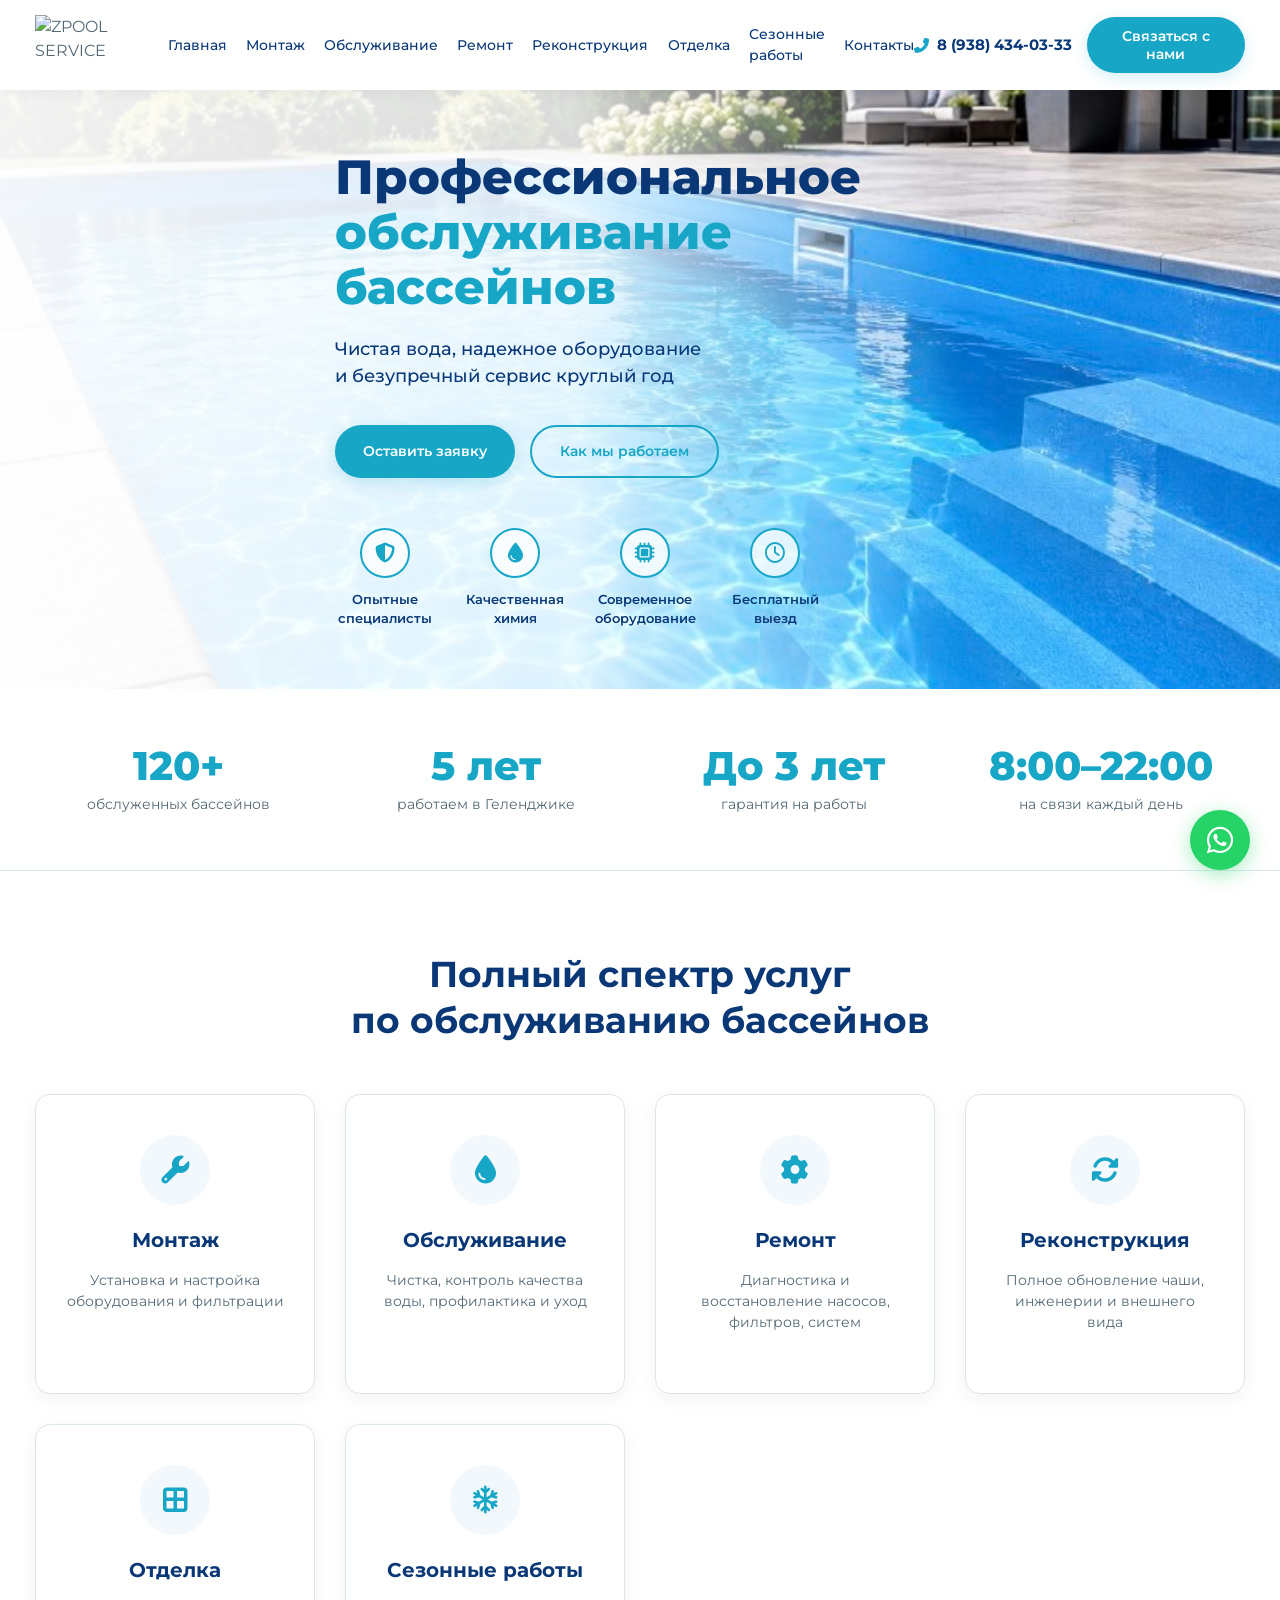
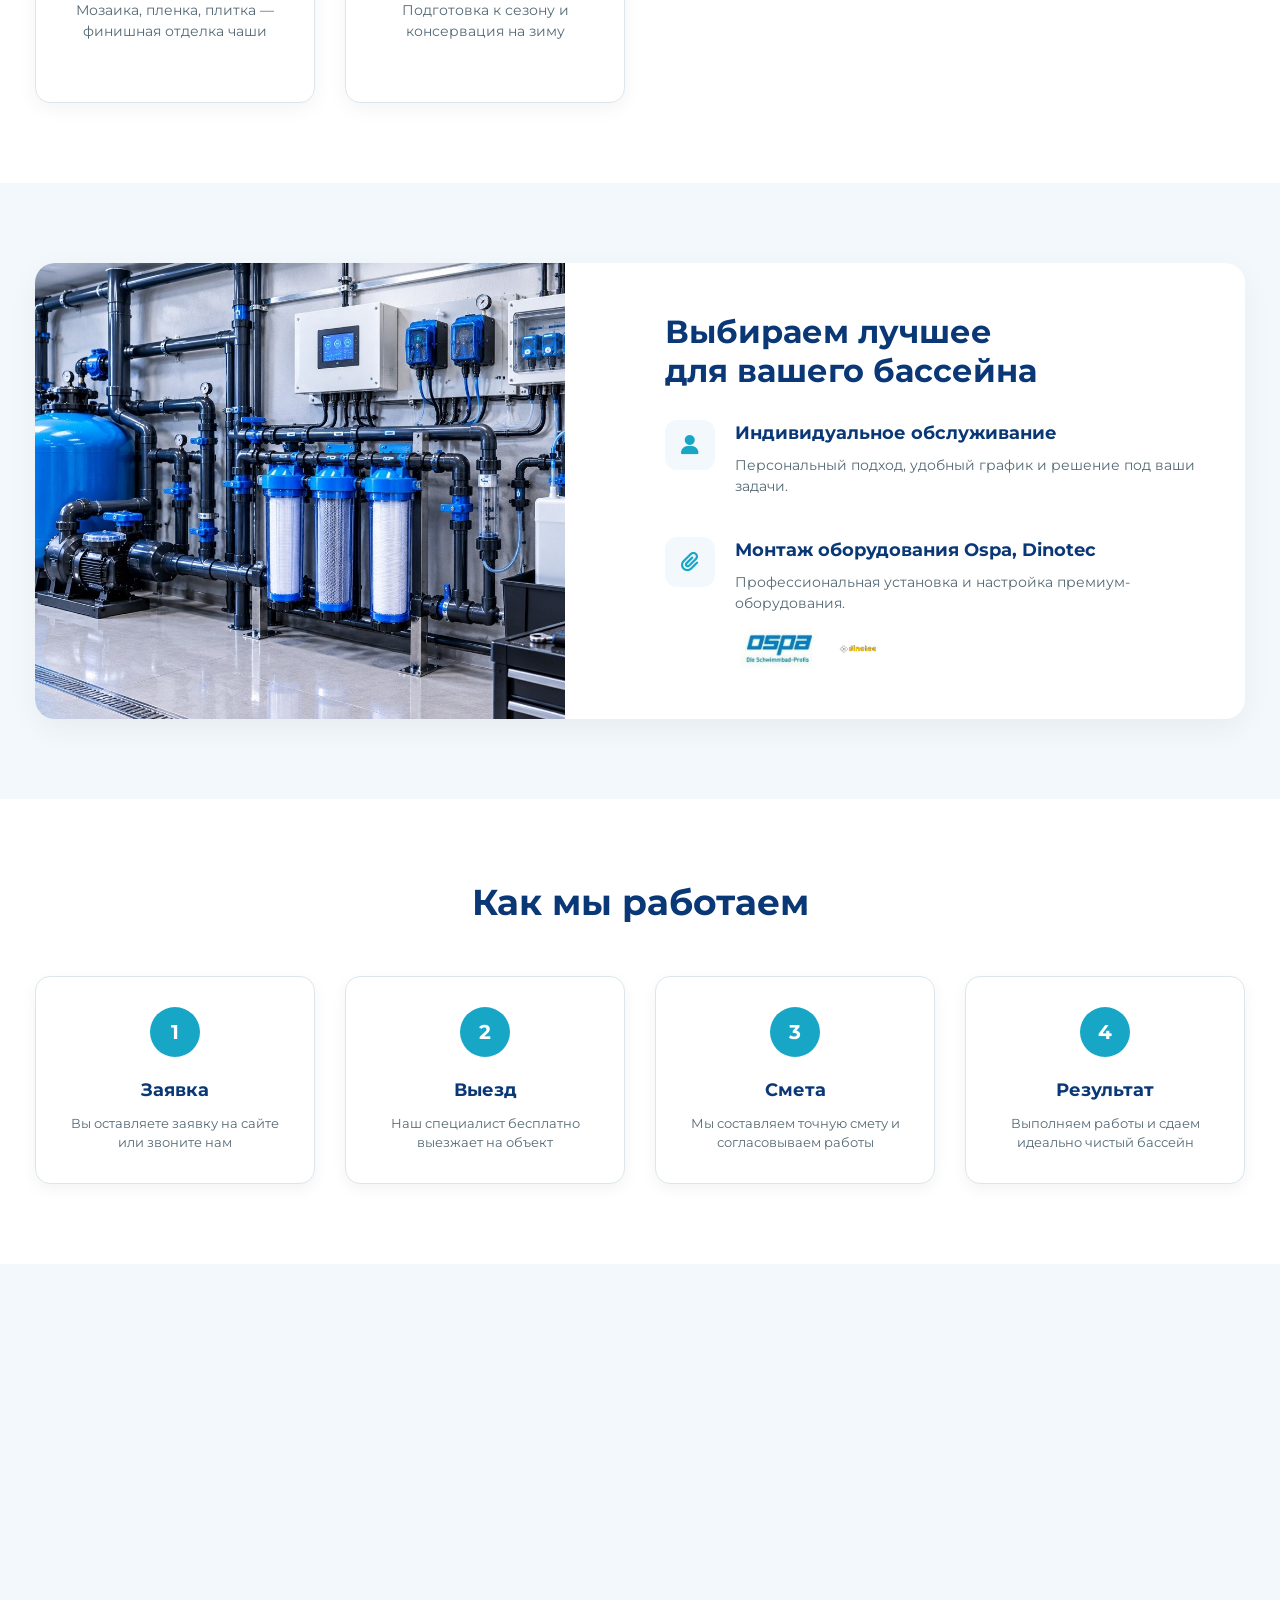
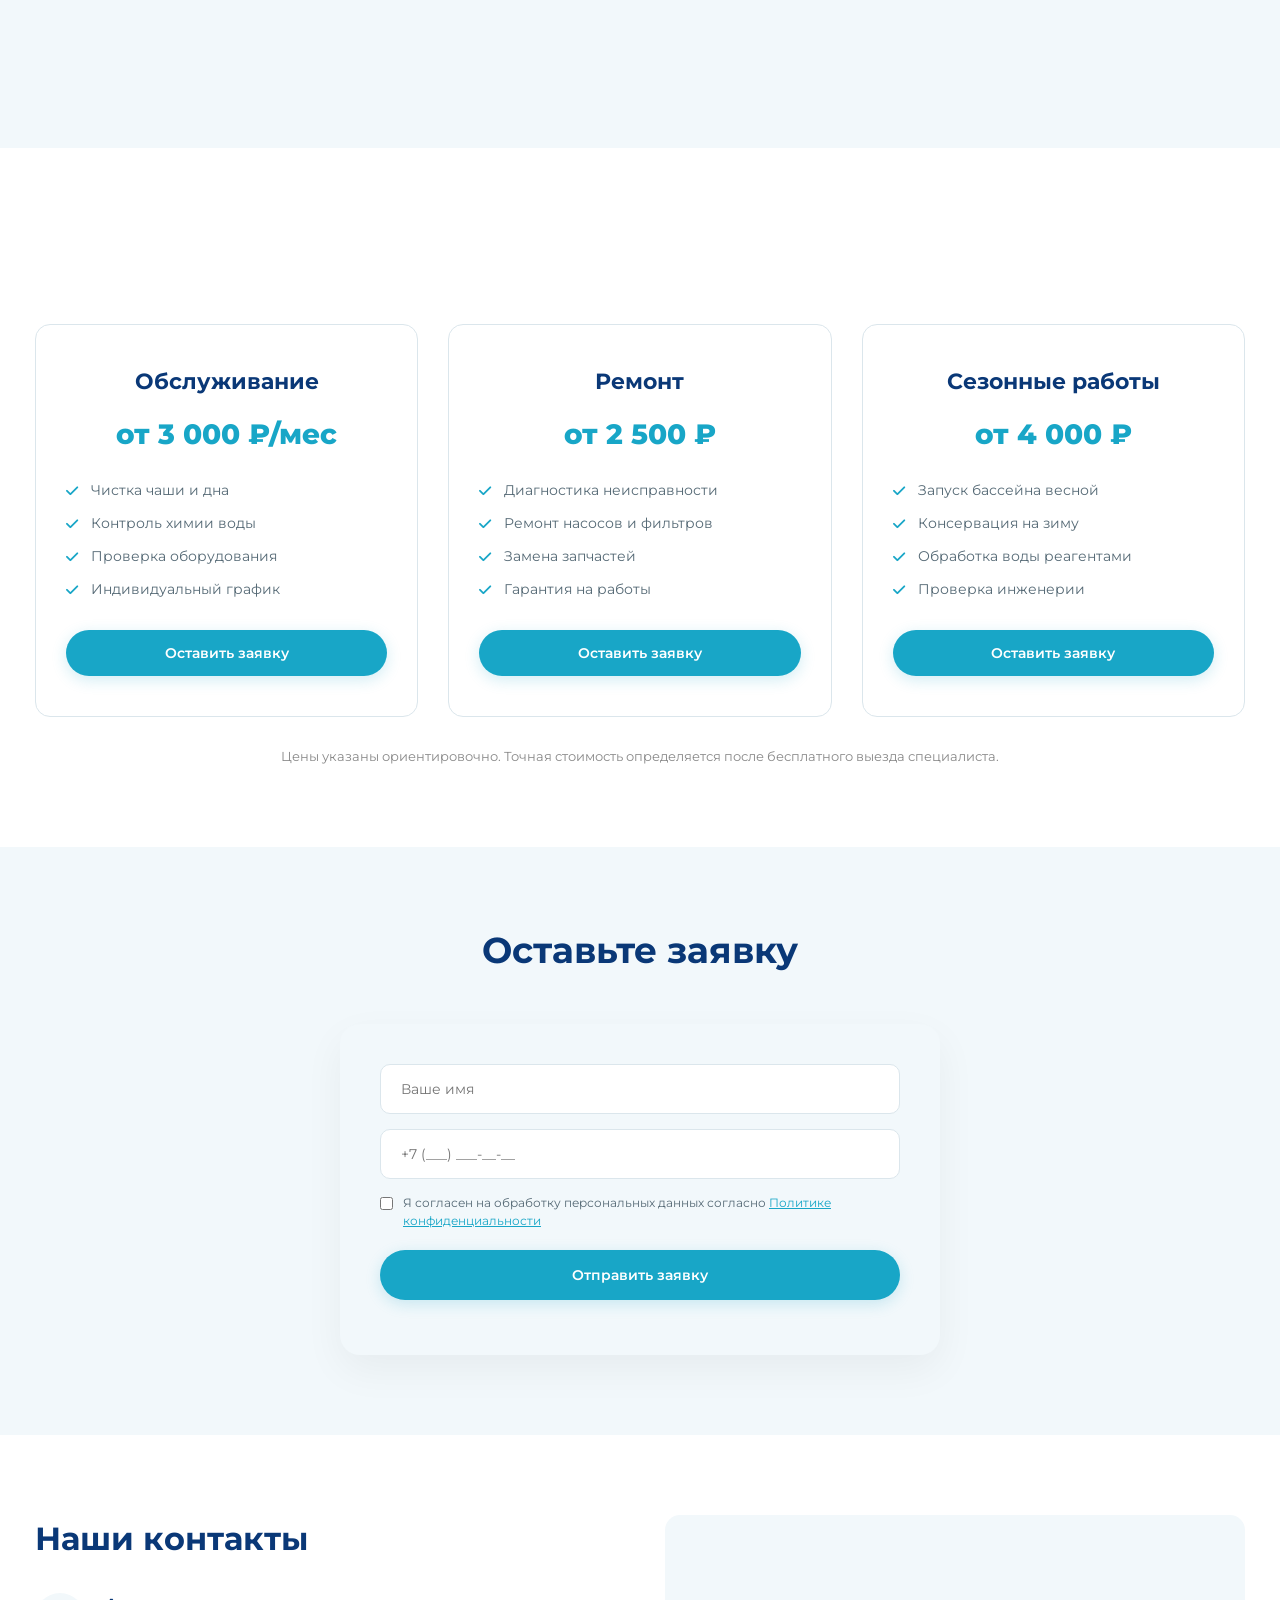
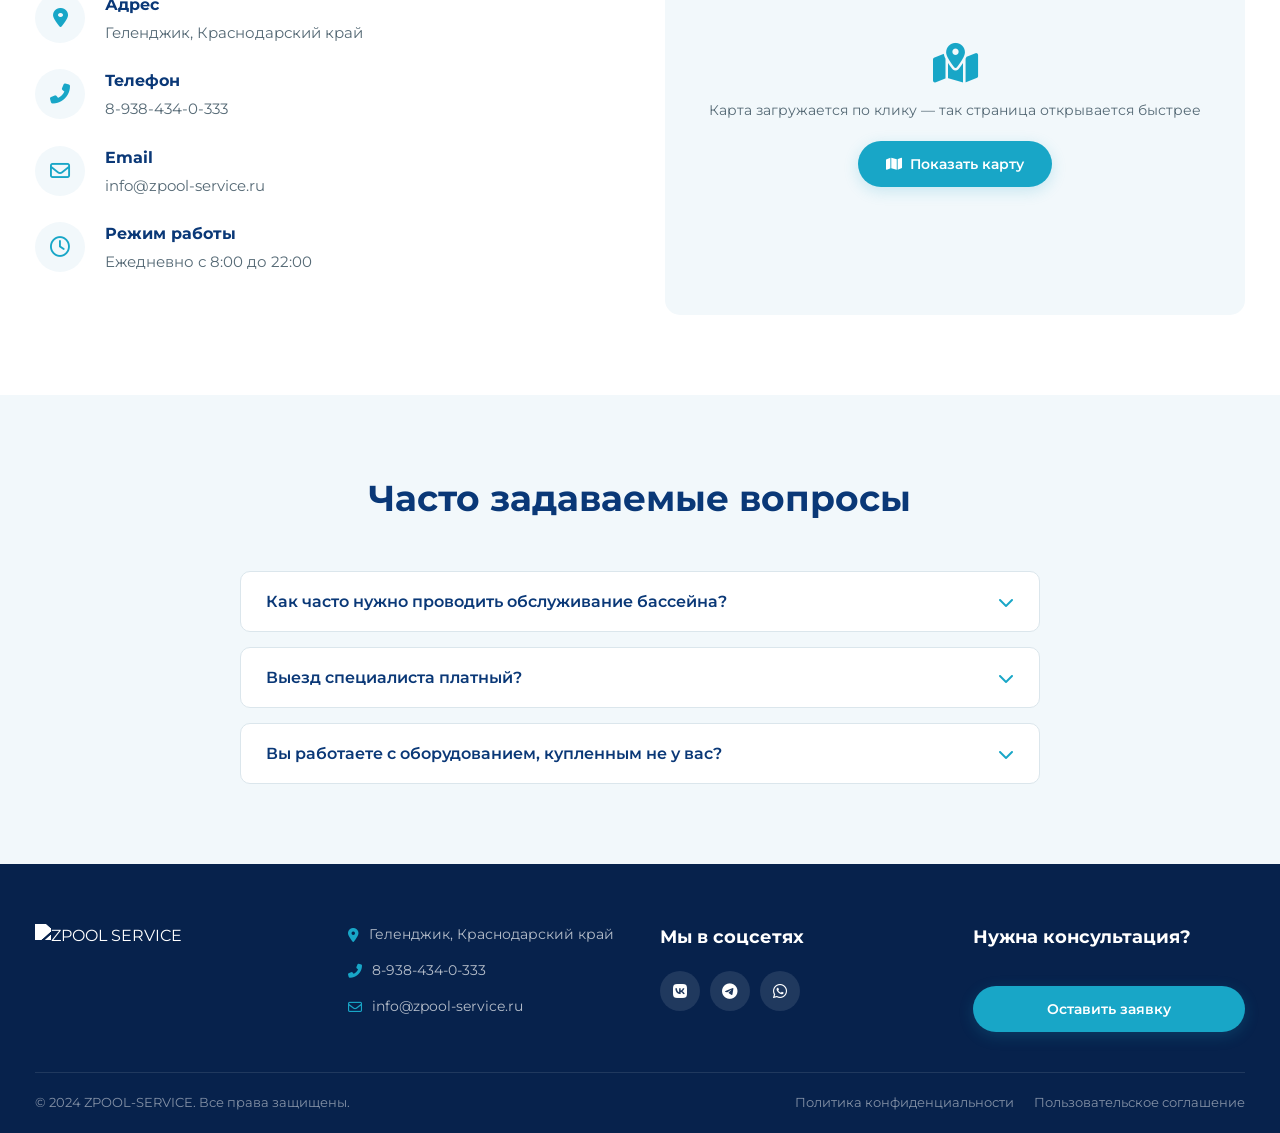
==== commit 7d03dcab: "index.html" ====
--- a/index.html
+++ b/index.html
@@ -8,7 +8,7 @@
     
     <link rel="canonical" href="https://kb61988.github.io/home-gel.github.io/">
     <meta name="theme-color" content="#0a3877">
-    <link rel="icon" href="logo.png" type="image/png">
+    <link rel="icon" href="zpool-logo.jpg" type="image/jpeg">
 
     <meta property="og:type" content="website">
     <meta property="og:title" content="ZPOOL SERVICE - Обслуживание бассейнов">
@@ -27,7 +27,7 @@
 
     <header class="header">
         <div class="container">
-            <a href="index.html" aria-label="На главную"><img src="logo.png" alt="ZPOOL SERVICE" class="logo-img"></a>
+            <a href="index.html" aria-label="На главную"><img src="zpool-logo.jpg" alt="ZPOOL SERVICE" class="logo-img"></a>
             <nav class="nav" aria-label="Основное меню">
                 <a href="index.html">Главная</a>
                 <a href="montazh.html">Монтаж</a>
@@ -313,7 +313,7 @@
     <footer class="footer" id="footer">
         <div class="container">
             <div class="footer-grid">
-                <div class="reveal"><a href="index.html"><img src="logo.png" alt="ZPOOL SERVICE" class="footer-logo-img" loading="lazy"></a></div>
+                <div class="reveal"><a href="index.html"><img src="zpool-logo.jpg" alt="ZPOOL SERVICE" class="footer-logo-img" loading="lazy"></a></div>
                 <div class="reveal">
                     <ul class="contact-list">
                         <li><i class="fas fa-map-marker-alt"></i><span>Геленджик, Краснодарский край</span></li>
--- a/style.css
+++ b/style.css
@@ -1,10 +1,22 @@
-/* style.css */
+/* =========================================
+   style.css
+   ========================================= */
+
 :root {
-    --c-cyan: #18a6c7; --c-cyan-hover: #138ca8; --c-dark: #0a3877; --c-footer-bg: #07224c;
-    --c-text: #556975; --c-bg-light: #f2f8fb; --c-border: #dbe6ec; --c-white: #ffffff;
-    --c-whatsapp: #25D366; --c-red: #e74c3c; --c-green: #27ae60; 
+    --c-cyan: #18a6c7; 
+    --c-cyan-hover: #138ca8; 
+    --c-dark: #0a3877; 
+    --c-footer-bg: #07224c;
+    --c-text: #556975; 
+    --c-bg-light: #f2f8fb; 
+    --c-border: #dbe6ec; 
+    --c-white: #ffffff;
+    --c-whatsapp: #25D366; 
+    --c-red: #e74c3c; 
+    --c-green: #27ae60; 
     --transition: 0.3s cubic-bezier(0.25, 0.8, 0.25, 1);
 }
+
 * { margin: 0; padding: 0; box-sizing: border-box; }
 html { scroll-behavior: smooth; -webkit-text-size-adjust: 100%; }
 body { font-family: 'Montserrat', sans-serif; color: var(--c-text); background-color: var(--c-white); line-height: 1.5; -webkit-font-smoothing: antialiased; }
@@ -21,19 +33,25 @@
 @media (prefers-reduced-motion: reduce) {
     .reveal { opacity: 1; transform: none; transition: none; }
     html { scroll-behavior: auto; }
+    *, *::before, *::after {
+        animation-duration: 0.01ms !important;
+        animation-iteration-count: 1 !important;
+        transition-duration: 0.01ms !important;
+        scroll-behavior: auto !important;
+    }
 }
 
 /* Шапка */
 .header { background-color: var(--c-white); height: 90px; display: flex; align-items: center; position: sticky; top: 0; z-index: 1000; box-shadow: 0 2px 15px rgba(0,0,0,0.05); }
 .header .container { display: flex; justify-content: space-between; align-items: center; }
-.logo-img { height: 60px; width: auto; transition: transform var(--transition); mix-blend-mode: multiply; }
+.logo-img { height: 60px; width: auto; transition: transform var(--transition); }
 .logo-img:hover { transform: scale(1.03); }
 .nav { display: flex; gap: clamp(10px, 1.5vw, 20px); align-items: center; }
 .nav a { font-size: clamp(13px, 1.2vw, 14px); font-weight: 500; color: var(--c-dark); position: relative; padding: 5px 0; }
 .nav a::after { content: ''; position: absolute; bottom: 0; left: 0; width: 0; height: 2px; background-color: var(--c-cyan); transition: width var(--transition); }
 .nav a:hover::after { width: 100%; }
 .nav a:hover { color: var(--c-cyan); }
-.header-phone { display: flex; align-items: center; gap: 8px; font-weight: 700; color: var(--c-dark); font-size: 15px; white-space: nowrap; } /* Телефон в одну строку */
+.header-phone { display: flex; align-items: center; gap: 8px; font-weight: 700; color: var(--c-dark); font-size: 15px; white-space: nowrap; }
 .header-phone i { color: var(--c-cyan); }
 .mobile-menu-btn { display: none; font-size: 26px; color: var(--c-dark); z-index: 1001; }
 
@@ -41,7 +59,7 @@
 .btn-primary, .btn-outline {
     padding: 14px 28px; border-radius: 30px; font-size: 14px; font-weight: 600;
     display: inline-flex; align-items: center; justify-content: center; gap: 8px;
-    transition: var(--transition); text-align: center;
+    transition: var(--transition); text-align: center; cursor: pointer;
 }
 .btn-primary { background-color: var(--c-cyan); color: var(--c-white); box-shadow: 0 4px 15px rgba(24, 166, 199, 0.2); }
 .btn-primary:hover { background-color: var(--c-cyan-hover); transform: translateY(-2px); box-shadow: 0 6px 20px rgba(24, 166, 199, 0.3); }
@@ -63,11 +81,12 @@
 
 /* Баннеры внутренних страниц */
 .service-hero { position: relative; padding: 80px 0 120px; display: flex; align-items: center; }
-.service-hero::before { content: ''; position: absolute; top: 0; left: 0; right: 0; bottom: 0; background: linear-gradient(90deg, rgba(255,255,255,0.95) 0%, rgba(255,255,255,0.85) 50%, rgba(255,255,255,0) 100%); }
-.service-hero::after { content: ''; position: absolute; bottom: -1px; left: 0; width: 100%; height: 60px; background: url('data:image/svg+xml;utf8,<svg viewBox="0 0 1440 60" xmlns="http://www.w3.org/2000/svg"><path fill="%23ffffff" d="M0,60 C320,0 720,0 1440,60 L1440,60 L0,60 Z"/></svg>') no-repeat; background-size: cover; }
-.service-hero-content { position: relative; z-index: 1; max-width: 650px; }
+.service-hero::before { content: ''; position: absolute; top: 0; left: 0; right: 0; bottom: 0; background: linear-gradient(90deg, rgba(255,255,255,0.95) 0%, rgba(255,255,255,0.85) 50%, rgba(255,255,255,0) 100%); z-index: 1; }
+.service-hero::after { content: ''; position: absolute; bottom: -1px; left: 0; width: 100%; height: 60px; background: url('data:image/svg+xml;utf8,<svg viewBox="0 0 1440 60" xmlns="http://www.w3.org/2000/svg"><path fill="%23ffffff" d="M0,60 C320,0 720,0 1440,60 L1440,60 L0,60 Z"/></svg>') no-repeat; background-size: cover; z-index: 2; }
+.service-hero-content { position: relative; z-index: 3; max-width: 650px; }
 .breadcrumbs { font-size: 13px; color: var(--c-text); margin-bottom: 20px; display: flex; gap: 10px; align-items: center; }
-.service-hero h1 { font-size: 42px; line-height: 1.1; color: var(--c-dark); font-weight: 800; margin-bottom: 20px; }
+.breadcrumbs a:hover { color: var(--c-cyan); }
+.service-hero h1 { font-size: clamp(28px, 4vw, 42px); line-height: 1.1; color: var(--c-dark); font-weight: 800; margin-bottom: 20px; }
 .service-hero h1 span { color: var(--c-cyan); }
 .service-hero p { font-size: 16px; margin-bottom: 35px; font-weight: 500; color: var(--c-dark); }
 
@@ -80,365 +99,367 @@
 
 /* Услуги (Главная) */
 .services { padding: clamp(50px, 8vw, 80px) 0; background: var(--c-white); }
-.services-grid { display: grid; grid-template-columns: repeat(auto-fit, minmax(280px, 1fr)); gap: 20px; }
-.service-card { background: var(--c-white); border: 1px solid var(--c-border); border-radius: 12px; padding: 30px 25px; transition: 0.3s; display: flex; flex-direction: column; height: 100%; }
-.service-card:hover { box-shadow: 0 15px 35px rgba(0,0,0,0.08); border-color: var(--c-cyan); transform: translateY(-5px); }
-.service-card .icon { width: 55px; height: 55px; border-radius: 50%; border: 2px solid var(--c-cyan); display: flex; align-items: center; justify-content: center; color: var(--c-cyan); font-size: 22px; margin-bottom: 20px; transition: var(--transition); flex-shrink: 0; }
+.services-grid { display: grid; grid-template-columns: repeat(auto-fit, minmax(280px, 1fr)); gap: 30px; }
+.service-card { background: var(--c-white); padding: 40px 30px; border-radius: 15px; text-align: center; box-shadow: 0 5px 20px rgba(0,0,0,0.05); transition: var(--transition); border: 1px solid var(--c-border); }
+.service-card:hover { transform: translateY(-5px); box-shadow: 0 15px 30px rgba(0,0,0,0.1); border-color: var(--c-cyan); }
+.service-card .icon { width: 70px; height: 70px; margin: 0 auto 20px; background: var(--c-bg-light); color: var(--c-cyan); border-radius: 50%; display: flex; align-items: center; justify-content: center; font-size: 28px; transition: var(--transition); }
 .service-card:hover .icon { background: var(--c-cyan); color: var(--c-white); }
-.service-card h3 { font-size: 18px; color: var(--c-dark); font-weight: 600; margin-bottom: 12px; }
-.service-card p { font-size: 14px; color: var(--c-text); line-height: 1.6; margin-top: auto; }
+.service-card h3 { font-size: 20px; color: var(--c-dark); margin-bottom: 15px; font-weight: 700; }
+.service-card p { font-size: 14px; color: var(--c-text); margin-bottom: 20px; }
 
 /* Оборудование (Главная) */
-.equipment { padding: 0 0 clamp(50px, 8vw, 80px) 0; }
-.equipment-inner { background-color: var(--c-bg-light); border-radius: 20px; display: flex; overflow: hidden; box-shadow: 0 10px 30px rgba(0,0,0,0.03); flex-wrap: wrap; }
-.equipment-img { width: 40%; background: url('zpool-technician-filter-maintenance.jpg') center/cover no-repeat; min-height: 400px; }
-.equipment-content { width: 60%; padding: clamp(30px, 5vw, 50px); display: flex; flex-direction: column; justify-content: center; }
-.equipment-content h2 { font-size: clamp(24px, 3vw, 30px); color: var(--c-dark); font-weight: 700; margin-bottom: 30px; }
+.equipment { padding: 80px 0; background: var(--c-bg-light); }
+.equipment-inner { display: flex; align-items: stretch; gap: 50px; background: var(--c-white); border-radius: 20px; overflow: hidden; box-shadow: 0 10px 30px rgba(0,0,0,0.05); }
+.equipment-img { flex: 1; min-height: 400px; background: url('professional-pool-filtration-station.jpg') center/cover no-repeat; }
+.equipment-content { flex: 1; padding: 50px; }
+.equipment-content h2 { font-size: 32px; color: var(--c-dark); margin-bottom: 30px; line-height: 1.2; }
 .equipment-grid { display: flex; flex-direction: column; gap: 25px; }
 .equip-item { display: flex; gap: 20px; }
-.equip-item .icon { width: 55px; height: 55px; border-radius: 50%; border: 2px solid var(--c-cyan); display: flex; align-items: center; justify-content: center; color: var(--c-cyan); font-size: 22px; flex-shrink: 0; }
-.equip-item h4 { font-size: 16px; color: var(--c-dark); font-weight: 600; margin-bottom: 6px; }
-.equip-item p { font-size: 14px; color: var(--c-text); }
-.brand-logos { display: flex; gap: 40px; align-items: center; margin-top: 20px; }
-.brand-ospa img, .brand-dinotec img { height: 45px; width: auto; object-fit: contain; }
+.equip-item .icon { width: 50px; height: 50px; flex-shrink: 0; background: var(--c-bg-light); color: var(--c-cyan); border-radius: 12px; display: flex; align-items: center; justify-content: center; font-size: 20px; }
+.equip-item h4 { font-size: 18px; color: var(--c-dark); margin-bottom: 8px; }
+.equip-item p { font-size: 14px; margin-bottom: 15px; }
+.brand-logos { display: flex; gap: 15px; align-items: center; }
+.brand-logos img { max-height: 40px; width: auto; object-fit: contain; }
 
 /* Процесс (Главная) */
-.process { padding: clamp(50px, 8vw, 80px) 0; background-color: var(--c-bg-light); }
-.process-grid { display: grid; grid-template-columns: repeat(auto-fit, minmax(220px, 1fr)); gap: 20px; }
-.process-step { text-align: center; background: var(--c-white); padding: 35px 20px; border-radius: 15px; box-shadow: 0 5px 20px rgba(0,0,0,0.03); transition: var(--transition); }
-.process-step:hover { transform: translateY(-5px); box-shadow: 0 10px 30px rgba(0,0,0,0.08); }
-.step-num { width: 60px; height: 60px; border-radius: 50%; background-color: var(--c-cyan); color: var(--c-white); font-size: 24px; font-weight: 700; display: flex; align-items: center; justify-content: center; margin: 0 auto 20px; }
-.process-step h4 { font-size: 18px; color: var(--c-dark); font-weight: 600; margin-bottom: 10px; }
-.process-step p { font-size: 14px; }
+.process { padding: 80px 0; }
+.process-grid { display: grid; grid-template-columns: repeat(auto-fit, minmax(220px, 1fr)); gap: 30px; text-align: center; }
+.process-step { position: relative; padding: 30px; background: var(--c-white); border-radius: 15px; box-shadow: 0 5px 15px rgba(0,0,0,0.05); border: 1px solid var(--c-border); transition: var(--transition); }
+.process-step:hover { transform: translateY(-5px); border-color: var(--c-cyan); }
+.step-num { width: 50px; height: 50px; background: var(--c-cyan); color: var(--c-white); border-radius: 50%; display: flex; align-items: center; justify-content: center; font-size: 20px; font-weight: 700; margin: 0 auto 20px; }
+.process-step h4 { font-size: 18px; color: var(--c-dark); margin-bottom: 10px; }
+.process-step p { font-size: 13px; }
 
 /* Гарантии (Главная) */
-.guarantees { padding: clamp(50px, 8vw, 80px) 0; background-color: var(--c-white); }
+.guarantees { padding: 80px 0; background: var(--c-bg-light); }
 .guarantees-grid { display: grid; grid-template-columns: repeat(auto-fit, minmax(300px, 1fr)); gap: 30px; }
-.guarantee-card { background: var(--c-bg-light); padding: 40px 30px; border-radius: 15px; border: 1px solid transparent; transition: var(--transition); }
-.guarantee-card:hover { border-color: var(--c-cyan); }
-.guarantee-card i { font-size: 36px; color: var(--c-cyan); margin-bottom: 20px; }
-.guarantee-card h3 { font-size: 20px; color: var(--c-dark); font-weight: 700; margin-bottom: 12px; }
-.guarantee-card p { font-size: 15px; line-height: 1.6; }
+.guarantee-card { background: var(--c-white); padding: 40px 30px; border-radius: 15px; text-align: center; box-shadow: 0 5px 20px rgba(0,0,0,0.05); }
+.guarantee-card i { font-size: 40px; color: var(--c-cyan); margin-bottom: 20px; }
+.guarantee-card h3 { font-size: 20px; color: var(--c-dark); margin-bottom: 15px; }
+.guarantee-card p { font-size: 14px; }
 
 /* Цены (Главная) */
-.prices { padding: clamp(50px, 8vw, 80px) 0; background-color: var(--c-bg-light); }
-.prices-grid { display: grid; grid-template-columns: repeat(auto-fit, minmax(280px, 1fr)); gap: 20px; }
-.price-card { background: var(--c-white); border-radius: 15px; padding: 35px 30px; text-align: center; border: 1px solid var(--c-border); transition: var(--transition); display: flex; flex-direction: column; }
-.price-card:hover { transform: translateY(-5px); box-shadow: 0 15px 35px rgba(0,0,0,0.08); border-color: var(--c-cyan); }
-.price-card h3 { font-size: 18px; color: var(--c-dark); font-weight: 700; margin-bottom: 10px; }
-.price-card .price { font-size: 28px; font-weight: 800; color: var(--c-cyan); margin-bottom: 15px; }
-.price-card ul { text-align: left; margin-bottom: 25px; }
-.price-card ul li { font-size: 14px; color: var(--c-text); padding: 8px 0 8px 25px; position: relative; border-bottom: 1px dashed var(--c-border); }
-.price-card ul li:last-child { border-bottom: none; }
-.price-card ul li::before { content: '\f00c'; font-family: 'Font Awesome 6 Free'; font-weight: 900; color: var(--c-cyan); position: absolute; left: 0; font-size: 12px; top: 11px; }
-.price-card .btn-primary { margin-top: auto; width: 100%; }
-.prices-note { text-align: center; font-size: 13px; color: var(--c-text); margin-top: 25px; }
-
-/* Контакты и Карта */
-.contacts { padding: clamp(50px, 8vw, 80px) 0; background-color: var(--c-bg-light); }
-.contact-wrapper { display: grid; grid-template-columns: 1fr 1fr; gap: 40px; align-items: stretch; }
-.contact-info h2 { font-size: clamp(24px, 3vw, 32px); color: var(--c-dark); margin-bottom: 25px; font-weight: 700; }
-.info-item { display: flex; gap: 15px; margin-bottom: 25px; align-items: center; }
-.info-icon { width: 45px; height: 45px; border-radius: 50%; background: rgba(24, 166, 199, 0.1); color: var(--c-cyan); display: flex; align-items: center; justify-content: center; font-size: 18px; flex-shrink: 0; }
-.info-item h4 { font-size: 14px; color: var(--c-text); margin-bottom: 3px; font-weight: 500; }
-.info-item p { font-size: 16px; color: var(--c-dark); font-weight: 600; }
-.info-item p a { white-space: nowrap; }
-.map-container { position: relative; width: 100%; min-height: 380px; border-radius: 20px; overflow: hidden; box-shadow: 0 10px 30px rgba(0,0,0,0.08); }
-.map-placeholder { display: flex; flex-direction: column; align-items: center; justify-content: center; gap: 15px; background: var(--c-white); height: 100%; min-height: 380px; text-align: center; padding: 20px; }
-.map-container iframe { position: absolute; top: 0; left: 0; width: 100%; height: 100%; border: none; }
+.prices { padding: 80px 0; }
+.prices-grid { display: grid; grid-template-columns: repeat(auto-fit, minmax(300px, 1fr)); gap: 30px; margin-bottom: 30px; }
+.price-card { background: var(--c-white); padding: 40px 30px; border-radius: 15px; border: 1px solid var(--c-border); transition: var(--transition); text-align: center; display: flex; flex-direction: column; }
+.price-card:hover { transform: translateY(-5px); border-color: var(--c-cyan); box-shadow: 0 15px 30px rgba(0,0,0,0.1); }
+.price-card h3 { font-size: 22px; color: var(--c-dark); margin-bottom: 15px; }
+.price-card .price { font-size: 28px; font-weight: 800; color: var(--c-cyan); margin-bottom: 25px; }
+.price-card ul { text-align: left; margin-bottom: 30px; display: flex; flex-direction: column; gap: 12px; flex-grow: 1; }
+.price-card ul li { font-size: 14px; position: relative; padding-left: 25px; color: var(--c-text); }
+.price-card ul li::before { content: '\f00c'; font-family: 'Font Awesome 6 Free'; font-weight: 900; position: absolute; left: 0; color: var(--c-cyan); }
+.prices-note { text-align: center; font-size: 13px; color: #888; }
+
+/* Форма (Главная) */
+.form-section { padding: 80px 0; background: var(--c-bg-light); }
+.form-wrapper { max-width: 600px; margin: 0 auto; background: var(--c-white); padding: 40px; border-radius: 20px; box-shadow: 0 15px 40px rgba(0,0,0,0.05); }
+.form-control { width: 100%; padding: 15px 20px; margin-bottom: 15px; border: 1px solid var(--c-border); border-radius: 10px; font-family: inherit; font-size: 14px; transition: var(--transition); background: var(--c-white); }
+.form-control:focus { outline: none; border-color: var(--c-cyan); box-shadow: 0 0 0 3px rgba(24, 166, 199, 0.1); }
+.consent-label { display: flex; align-items: flex-start; gap: 10px; font-size: 12px; margin-bottom: 20px; cursor: pointer; color: var(--c-text); }
+.consent-label input { margin-top: 3px; }
+.form-message { margin-top: 15px; font-size: 14px; text-align: center; font-weight: 600; }
+
+/* Контакты */
+.contacts { padding: 80px 0; }
+.contact-wrapper { display: grid; grid-template-columns: 1fr 1fr; gap: 50px; }
+.contact-info h2 { font-size: 32px; color: var(--c-dark); margin-bottom: 30px; }
+.info-item { display: flex; gap: 20px; margin-bottom: 25px; }
+.info-icon { width: 50px; height: 50px; flex-shrink: 0; background: var(--c-bg-light); color: var(--c-cyan); border-radius: 50%; display: flex; align-items: center; justify-content: center; font-size: 20px; }
+.info-item h4 { font-size: 16px; color: var(--c-dark); margin-bottom: 5px; }
+.info-item p, .info-item a { font-size: 15px; color: var(--c-text); }
+.info-item a:hover { color: var(--c-cyan); }
+.map-container { background: var(--c-bg-light); border-radius: 15px; overflow: hidden; min-height: 400px; display: flex; flex-direction: column; align-items: center; justify-content: center; text-align: center; padding: 30px; }
+.map-container iframe { width: 100%; height: 400px; border: none; }
+.map-placeholder p { margin: 15px 0 20px; font-size: 14px; }
 
 /* FAQ */
-.faq { padding: clamp(50px, 8vw, 80px) 0; background-color: var(--c-white); }
-.faq-list { max-width: 850px; margin: 0 auto; }
-.faq-item { border-bottom: 1px solid var(--c-border); }
-.faq-question { width: 100%; text-align: left; font-size: 17px; font-weight: 600; color: var(--c-dark); padding: 25px 0; display: flex; justify-content: space-between; align-items: center; gap: 15px; transition: color 0.3s; }
+.faq { padding: 80px 0; background: var(--c-bg-light); }
+.faq-list { max-width: 800px; margin: 0 auto; display: flex; flex-direction: column; gap: 15px; }
+.faq-item { background: var(--c-white); border-radius: 10px; overflow: hidden; border: 1px solid var(--c-border); }
+.faq-question { width: 100%; text-align: left; padding: 20px 25px; font-size: 16px; font-weight: 600; color: var(--c-dark); display: flex; justify-content: space-between; align-items: center; transition: var(--transition); }
 .faq-question:hover { color: var(--c-cyan); }
-.faq-question i { color: var(--c-cyan); transition: transform 0.3s; font-size: 14px; flex-shrink: 0; }
+.faq-question i { transition: transform var(--transition); color: var(--c-cyan); }
 .faq-item.active .faq-question i { transform: rotate(180deg); }
-.faq-answer { max-height: 0; overflow: hidden; transition: max-height 0.4s ease-out; }
-.faq-answer p { padding-bottom: 25px; font-size: 15px; line-height: 1.7; }
-
-/* Специфичные секции: Монтаж */
-.steps-section { padding: 80px 0; background-color: var(--c-white); }
-.steps-grid { display: grid; grid-template-columns: repeat(5, 1fr); gap: 20px; }
-.step-card { background: var(--c-white); border: 1px solid var(--c-border); border-radius: 10px; padding: 25px 15px; position: relative; }
-.step-card::after { content: '\f105'; font-family: 'FontAwesome'; position: absolute; right: -15px; top: 50%; transform: translateY(-50%); color: var(--c-border); font-size: 20px; z-index: 2; }
-.step-card:last-child::after { display: none; }
-.step-icon { width: 40px; height: 40px; border-radius: 50%; background: var(--c-bg-light); color: var(--c-cyan); display: flex; align-items: center; justify-content: center; font-size: 18px; margin-bottom: 15px; }
-.step-card h3 { font-size: 15px; color: var(--c-dark); font-weight: 600; margin-bottom: 10px; }
-.step-card ul li { font-size: 12px; margin-bottom: 5px; padding-left: 15px; position: relative; }
-.step-card ul li::before { content: '•'; color: var(--c-cyan); position: absolute; left: 0; font-size: 16px; }
-.cta-photo-section { padding: 0 0 80px 0; }
-.cta-photo-inner { display: flex; border-radius: 20px; overflow: hidden; box-shadow: 0 20px 40px rgba(0,0,0,0.08); background: var(--c-bg-light); }
-.cta-photo-img { width: 40%; background: url('pool-heat-pump-installation.jpg') center/cover no-repeat; }
-.cta-photo-content { width: 60%; padding: 50px; display: flex; flex-direction: column; justify-content: center; }
-.cta-photo-content h2 { font-size: 28px; color: var(--c-dark); font-weight: 700; margin-bottom: 15px; }
-.cta-photo-content p { font-size: 15px; margin-bottom: 25px; }
-.cta-list li { font-size: 14px; margin-bottom: 10px; display: flex; align-items: center; gap: 10px; }
-
-/* Специфичные секции: Обслуживание */
-.included-section { padding: 80px 0; background-color: var(--c-white); }
-.included-grid { display: grid; grid-template-columns: repeat(5, 1fr); gap: 15px; }
-.included-card { background: var(--c-white); border: 1px solid var(--c-border); border-radius: 10px; padding: 25px 15px; transition: 0.3s; display: flex; flex-direction: column; }
-.included-card:hover { box-shadow: 0 15px 35px rgba(0,0,0,0.08); border-color: var(--c-cyan); transform: translateY(-5px); }
-.included-card .icon { width: 40px; height: 40px; border-radius: 50%; border: 1px solid var(--c-cyan); display: flex; align-items: center; justify-content: center; color: var(--c-cyan); font-size: 16px; margin-bottom: 15px; }
-.included-card .num { font-size: 20px; font-weight: 800; color: var(--c-cyan); margin-bottom: 5px; }
-.included-card h3 { font-size: 14px; color: var(--c-dark); font-weight: 600; margin-bottom: 15px; line-height: 1.3; }
-.included-card ul li { font-size: 12px; margin-bottom: 8px; padding-left: 15px; position: relative; }
-.included-card ul li::before { content: '•'; color: var(--c-cyan); position: absolute; left: 0; font-size: 16px; }
-.why-important { padding: 0 0 80px 0; background-color: var(--c-white); }
-.why-layout { display: flex; gap: 30px; }
-.why-image-box { width: 40%; background: linear-gradient(rgba(10, 56, 119, 0.7), rgba(10, 56, 119, 0.7)), url('pool-cleaning-kit.jpg') center/cover no-repeat; border-radius: 15px; padding: 40px; color: var(--c-white); display: flex; flex-direction: column; justify-content: flex-end; position: relative; overflow: hidden; min-height: 350px; }
-.why-image-box h3 { font-size: 24px; font-weight: 700; margin-bottom: 20px; position: relative; z-index: 1; }
-.why-image-box .btn-primary { align-self: flex-start; position: relative; z-index: 1; background-color: transparent; border: 1px solid var(--c-white); }
-.why-image-box .btn-primary:hover { background-color: var(--c-white); color: var(--c-dark); }
-.why-compare-box { width: 60%; display: flex; gap: 20px; }
-.compare-col { flex: 1; background: var(--c-white); border-radius: 15px; padding: 30px; box-shadow: 0 10px 30px rgba(0,0,0,0.05); border: 1px solid var(--c-border); }
-.compare-header { display: flex; align-items: center; gap: 10px; font-size: 16px; font-weight: 700; margin-bottom: 20px; }
-.compare-bad .compare-header { color: var(--c-red); } .compare-bad .compare-header i { font-size: 24px; }
-.compare-bad li { font-size: 13px; margin-bottom: 12px; padding-left: 25px; position: relative; color: var(--c-text); }
-.compare-bad li i { position: absolute; left: 0; top: 3px; color: var(--c-red); }
-.compare-good .compare-header { color: var(--c-green); } .compare-good .compare-header i { font-size: 24px; }
-.compare-good li { font-size: 13px; margin-bottom: 12px; padding-left: 25px; position: relative; color: var(--c-text); }
-.compare-good li i { position: absolute; left: 0; top: 3px; color: var(--c-green); }
-.result-section { padding: 60px 0; background-color: var(--c-bg-light); }
-.result-title { font-size: 24px; color: var(--c-dark); font-weight: 700; margin-bottom: 30px; text-align: center;}
-.result-grid { display: flex; justify-content: space-between; gap: 20px; }
-.result-item { flex: 1; display: flex; flex-direction: column; align-items: center; gap: 10px; text-align: center; }
-.result-item i { font-size: 30px; color: var(--c-cyan); }
-.result-item p { font-size: 13px; font-weight: 500; color: var(--c-dark); }
-
-/* Специфичные секции: Отделка */
-.pool-finish { padding: 80px 0; background-color: var(--c-white); }
-.area-finish { padding: 0 0 80px 0; background-color: var(--c-white); }
-.finish-layout { display: flex; gap: 30px; }
-.finish-main { width: 70%; }
-.finish-side { width: 30%; }
-.materials-grid { display: grid; gap: 15px; }
-.pool-finish .materials-grid { grid-template-columns: repeat(3, 1fr); } /* 3 колонки, так как убрали полимер */
-.area-finish .materials-grid { grid-template-columns: repeat(4, 1fr); }
-.material-card { background: var(--c-white); border: 1px solid var(--c-border); border-radius: 10px; overflow: hidden; transition: 0.3s; }
-.material-card:hover { box-shadow: 0 10px 25px rgba(0,0,0,0.08); transform: translateY(-5px); }
-.material-img { height: 120px; width: 100%; background-size: cover; background-position: center; }
-.img-mosaic { background-image: url('blue-glass-mosaic-tiles.jpg'); }
-.img-keramo { background-image: url('beige-travertine-pool-deck.jpg'); }
-.img-pvc { background-image: url('blue-pvc-liner-and-mosaic-samples.jpg'); }
-.img-slategres { background-image: url('beige-travertine-pool-deck.jpg'); }
-.img-clinker { background-image: url('terracotta-outdoor-pool-tiles.jpg'); }
-.img-stone { background-image: url('beige-travertine-pool-deck.jpg'); }
-.img-wood { background-image: url('wpc-pool-decking-terrace.jpg'); }
-.material-info { padding: 15px; }
-.material-info h4 { font-size: 14px; color: var(--c-dark); font-weight: 600; margin-bottom: 5px; }
-.material-info p { font-size: 11px; color: var(--c-text); }
-.side-card { background: var(--c-bg-light); border-radius: 15px; padding: 30px; height: 100%; display: flex; flex-direction: column; }
-.side-card .icon { width: 50px; height: 50px; border-radius: 50%; background: var(--c-white); border: 1px solid var(--c-cyan); color: var(--c-cyan); display: flex; align-items: center; justify-content: center; font-size: 20px; margin-bottom: 20px; }
-.side-card h3 { font-size: 18px; color: var(--c-dark); font-weight: 700; margin-bottom: 15px; }
-.side-card p { font-size: 13px; margin-bottom: 20px; }
-.side-card .side-img { width: 100%; height: 150px; border-radius: 10px; background: url('pool-tile-samples-selection.jpg') center/cover no-repeat; margin-top: auto; }
-.side-card .side-img-safe { width: 100%; height: 150px; border-radius: 10px; background: url('premium-pool-edge-tiling.jpg') center/cover no-repeat; margin-top: auto; }
-.why-important-dark { padding: 80px 0; background: linear-gradient(rgba(7, 34, 76, 0.8), rgba(7, 34, 76, 0.8)), url('pool-reconstruction-construction-site.jpg') center/cover no-repeat; color: var(--c-white); text-align: center; }
-.why-important-dark h2 { font-size: 32px; font-weight: 700; margin-bottom: 15px; }
-.why-important-dark p { font-size: 16px; max-width: 800px; margin: 0 auto 50px; }
-.why-grid { display: grid; grid-template-columns: repeat(4, 1fr); gap: 30px; }
-.why-item { display: flex; flex-direction: column; align-items: center; gap: 15px; }
-.why-icon { width: 60px; height: 60px; border-radius: 50%; border: 2px solid var(--c-cyan); display: flex; align-items: center; justify-content: center; font-size: 24px; color: var(--c-cyan); background: rgba(255,255,255,0.1); }
-.why-item span { font-size: 14px; font-weight: 500; }
-
-/* Специфичные секции: Реконструкция */
-.when-section { padding: 80px 0; background-color: var(--c-white); }
-.when-grid { display: grid; grid-template-columns: repeat(4, 1fr); gap: 20px; }
-.when-card { background: var(--c-white); border: 1px solid var(--c-border); border-radius: 10px; padding: 25px 20px; transition: 0.3s; display: flex; flex-direction: column; }
-.when-card:hover { box-shadow: 0 15px 35px rgba(0,0,0,0.08); transform: translateY(-5px); }
-.when-card .icon { width: 44px; height: 44px; border-radius: 50%; border: 1px solid var(--c-cyan); display: flex; align-items: center; justify-content: center; color: var(--c-cyan); font-size: 20px; margin-bottom: 15px; }
-.when-card h3 { font-size: 15px; color: var(--c-dark); font-weight: 600; margin-bottom: 10px; }
-.when-card p { font-size: 12px; color: var(--c-text); margin-bottom: 20px; flex-grow: 1; }
-.when-img { height: 100px; width: 100%; border-radius: 8px; background-size: cover; background-position: center; margin-top: auto; }
-.img-crack { background-image: url('cracked-pool-wall-leak.jpg'); }
-.img-old-finish { background-image: url('beige-travertine-pool-deck.jpg'); }
-.img-old-equip { background-image: url('pool-reconstruction-construction-site.jpg'); }
-.img-new-features { background-image: url('luxury-pool-waterfall-led.jpg'); }
-.stages-section { padding: 0 0 80px 0; background-color: var(--c-white); }
-.stages-grid { display: grid; grid-template-columns: repeat(5, 1fr); gap: 15px; }
-.stage-card { background: var(--c-bg-light); border-radius: 10px; padding: 25px 15px; text-align: center; position: relative; }
-.stage-card::after { content: '\f105'; font-family: 'FontAwesome'; position: absolute; right: -12px; top: 50%; transform: translateY(-50%); color: var(--c-cyan); font-size: 20px; z-index: 2; }
-.stage-card:last-child::after { display: none; }
-.stage-num { width: 35px; height: 35px; border-radius: 50%; background: var(--c-cyan); color: var(--c-white); display: flex; align-items: center; justify-content: center; font-weight: 700; margin: 0 auto 15px; }
-.stage-card h4 { font-size: 14px; color: var(--c-dark); font-weight: 600; margin-bottom: 8px; }
-.stage-card p { font-size: 12px; }
-.location-types { padding: 0 0 80px 0; }
-.loc-types-inner { display: flex; gap: 30px; }
-.geo-box { width: 45%; background: linear-gradient(rgba(10, 56, 119, 0.85), rgba(10, 56, 119, 0.85)), url('pool-reconstruction-construction-site.jpg') center/cover no-repeat; border-radius: 15px; padding: 40px; color: var(--c-white); display: flex; flex-direction: column; justify-content: center; }
-.geo-box h3 { font-size: 22px; font-weight: 700; margin-bottom: 15px; }
-.geo-box p { font-size: 14px; margin-bottom: 25px; line-height: 1.5; }
-.geo-box .btn-primary { align-self: flex-start; background-color: transparent; border: 1px solid var(--c-white); }
-.geo-box .btn-primary:hover { background-color: var(--c-white); color: var(--c-dark); }
-.types-box { width: 55%; }
-.types-box h3 { font-size: 20px; color: var(--c-dark); font-weight: 700; margin-bottom: 20px; }
-.types-grid { display: grid; grid-template-columns: repeat(3, 1fr); gap: 15px; }
-.type-card { background: var(--c-white); border: 1px solid var(--c-border); border-radius: 10px; overflow: hidden; }
-.type-img { height: 100px; width: 100%; background-size: cover; background-position: center; }
-.type-img-1 { background-image: url('modern-rectangular-pool.jpg'); }
-.type-img-2 { background-image: url('round-frame-pool-installation.jpg'); }
-.type-img-3 { background-image: url('round-frame-pool-installation.jpg'); }
-.type-info { padding: 15px; }
-.type-info h4 { font-size: 14px; color: var(--c-dark); font-weight: 600; margin-bottom: 5px; }
-.type-info p { font-size: 11px; }
-
-/* Специфичные секции: Ремонт */
-.systems-section { padding: 80px 0; background-color: var(--c-white); }
-.systems-grid { display: grid; grid-template-columns: repeat(5, 1fr); gap: 15px; }
-.system-card { background: var(--c-white); border: 1px solid var(--c-border); border-radius: 10px; padding: 25px 20px; transition: 0.3s; }
-.system-card:hover { box-shadow: 0 15px 35px rgba(0,0,0,0.08); border-color: var(--c-cyan); transform: translateY(-5px); }
-.system-card .icon { width: 44px; height: 44px; border-radius: 50%; border: 1px solid var(--c-cyan); display: flex; align-items: center; justify-content: center; color: var(--c-cyan); font-size: 20px; margin-bottom: 15px; }
-.system-card h3 { font-size: 15px; color: var(--c-dark); font-weight: 600; margin-bottom: 15px; line-height: 1.3; }
-.system-card ul li { font-size: 12px; margin-bottom: 8px; padding-left: 15px; position: relative; }
-.system-card ul li::before { content: '•'; color: var(--c-cyan); position: absolute; left: 0; font-size: 16px; }
-.process-section { padding: 0 0 80px 0; background-color: var(--c-white); }
-.process-grid { display: grid; grid-template-columns: repeat(4, 1fr); gap: 20px; } /* Обратите внимание: process-grid пересекается с главной, тут 4 колонки */
-.process-section .process-step { background: var(--c-bg-light); border-radius: 10px; padding: 25px; position: relative; text-align: left; box-shadow: none;}
-.process-section .process-step::after { content: '\f105'; font-family: 'FontAwesome'; position: absolute; right: -15px; top: 50%; transform: translateY(-50%); color: var(--c-cyan); font-size: 24px; z-index: 2; }
-.process-section .process-step:last-child::after { display: none; }
-.process-section .process-num { font-size: 28px; font-weight: 800; color: var(--c-cyan); margin-bottom: 10px; }
-.process-section .process-step h3 { font-size: 16px; color: var(--c-dark); font-weight: 600; margin-bottom: 10px; }
-.process-section .process-step p { font-size: 13px; }
-.features-section { padding: 80px 0; background-color: var(--c-white); }
+.faq-answer { max-height: 0; overflow: hidden; transition: max-height 0.3s ease-out; padding: 0 25px; }
+.faq-answer p { padding-bottom: 20px; font-size: 14px; }
+
+/* Подвал */
+.footer { background: var(--c-footer-bg); color: var(--c-white); padding: 60px 0 20px; }
+.footer-grid { display: grid; grid-template-columns: repeat(auto-fit, minmax(200px, 1fr)); gap: 40px; margin-bottom: 40px; }
+.footer-logo-img { height: 65px; width: auto; filter: brightness(0) invert(1); }
+.contact-list { display: flex; flex-direction: column; gap: 15px; }
+.contact-list li { display: flex; align-items: flex-start; gap: 10px; font-size: 14px; color: rgba(255,255,255,0.7); }
+.contact-list i { color: var(--c-cyan); margin-top: 4px; }
+.contact-list a { color: rgba(255,255,255,0.7); }
+.contact-list a:hover { color: var(--c-cyan); }
+.footer h4 { font-size: 18px; margin-bottom: 20px; color: var(--c-white); }
+.socials { display: flex; gap: 10px; }
+.socials a { width: 40px; height: 40px; border-radius: 50%; display: flex; align-items: center; justify-content: center; background: rgba(255,255,255,0.1); color: var(--c-white); transition: var(--transition); }
+.socials a:hover { background: var(--c-cyan); transform: translateY(-3px); }
+.footer-bottom { border-top: 1px solid rgba(255,255,255,0.1); padding-top: 20px; display: flex; justify-content: space-between; flex-wrap: wrap; gap: 15px; font-size: 13px; color: rgba(255,255,255,0.5); }
+.footer-bottom-links { display: flex; gap: 20px; }
+.footer-bottom-links a { cursor: pointer; }
+.footer-bottom-links a:hover { color: var(--c-white); }
+
+/* Плавающие кнопки */
+.floating-whatsapp { position: fixed; bottom: 30px; right: 30px; width: 60px; height: 60px; background: var(--c-whatsapp); color: white; border-radius: 50%; display: flex; align-items: center; justify-content: center; font-size: 30px; box-shadow: 0 5px 20px rgba(37, 211, 102, 0.4); z-index: 999; transition: var(--transition); }
+.floating-whatsapp:hover { transform: scale(1.1); }
+.mobile-bottom-bar { display: none; position: fixed; bottom: 0; left: 0; width: 100%; background: var(--c-white); box-shadow: 0 -2px 10px rgba(0,0,0,0.1); z-index: 1000; }
+.mobile-bottom-bar a { flex: 1; text-align: center; padding: 15px; font-size: 14px; font-weight: 600; display: flex; align-items: center; justify-content: center; gap: 8px; }
+.mobile-bar-call { background: var(--c-dark); color: var(--c-white); }
+.mobile-bar-wa { background: var(--c-whatsapp); color: var(--c-white); }
+
+/* Модальные окна */
+.modal-overlay { position: fixed; top: 0; left: 0; right: 0; bottom: 0; background: rgba(0,0,0,0.5); display: flex; align-items: center; justify-content: center; z-index: 2000; opacity: 0; visibility: hidden; transition: var(--transition); padding: 20px; }
+.modal-overlay.active { opacity: 1; visibility: visible; }
+.modal-content { background: var(--c-white); border-radius: 15px; padding: 40px; width: 100%; max-width: 500px; position: relative; transform: translateY(20px); transition: var(--transition); max-height: 90vh; overflow-y: auto; }
+.modal-overlay.active .modal-content { transform: translateY(0); }
+.modal-content.modal-large { max-width: 700px; }
+.close-modal { position: absolute; top: 15px; right: 20px; font-size: 30px; color: #999; transition: var(--transition); line-height: 1; }
+.close-modal:hover { color: var(--c-red); }
+.legal-text { font-size: 14px; line-height: 1.6; color: var(--c-text); }
+.legal-text p { margin-bottom: 15px; }
+
+/* =========================================
+   Стили для внутренних страниц (Услуги)
+   ========================================= */
+
+/* Шаги монтажа (montazh.html) */
+.steps-section { padding: 80px 0; background: var(--c-bg-light); }
+.steps-grid { display: grid; grid-template-columns: repeat(auto-fit, minmax(200px, 1fr)); gap: 20px; }
+.step-card { background: var(--c-white); padding: 30px 20px; border-radius: 15px; text-align: center; box-shadow: 0 5px 15px rgba(0,0,0,0.05); position: relative; }
+.step-icon { font-size: 30px; color: var(--c-cyan); margin-bottom: 15px; }
+.step-card .step-num { position: absolute; top: 15px; right: 15px; width: 25px; height: 25px; background: var(--c-bg-light); color: var(--c-cyan); font-size: 12px; border-radius: 50%; display: flex; align-items: center; justify-content: center; font-weight: 700; margin: 0; }
+.step-card h3 { font-size: 18px; color: var(--c-dark); margin-bottom: 15px; }
+.step-card ul { text-align: left; font-size: 13px; padding-left: 15px; }
+.step-card ul li { margin-bottom: 8px; position: relative; }
+.step-card ul li::before { content: '•'; color: var(--c-cyan); position: absolute; left: -15px; font-weight: bold; }
+
+/* CTA блок с фото (montazh.html) */
+.cta-photo-section { padding: 80px 0; }
+.cta-photo-inner { display: flex; gap: 50px; align-items: center; background: var(--c-bg-light); border-radius: 20px; overflow: hidden; }
+.cta-photo-img { flex: 1; min-height: 400px; background: url('equipment-bg.jpg') center/cover no-repeat; }
+.cta-photo-content { flex: 1; padding: 40px 40px 40px 0; }
+.cta-photo-content h2 { font-size: 32px; color: var(--c-dark); margin-bottom: 20px; }
+.cta-photo-content p { margin-bottom: 20px; font-size: 15px; }
+.cta-list li { margin-bottom: 10px; font-weight: 500; display: flex; align-items: center; gap: 10px; }
+
+/* Что входит в обслуживание (obsluzhivanie.html) */
+.included-section { padding: 80px 0; }
+.included-grid { display: grid; grid-template-columns: repeat(auto-fit, minmax(300px, 1fr)); gap: 30px; }
+.included-card { background: var(--c-bg-light); padding: 30px; border-radius: 15px; position: relative; }
+.included-card .icon { font-size: 30px; color: var(--c-cyan); margin-bottom: 15px; }
+.included-card .num { position: absolute; top: 20px; right: 20px; font-size: 40px; font-weight: 800; color: rgba(24, 166, 199, 0.1); line-height: 1; }
+.included-card h3 { font-size: 18px; color: var(--c-dark); margin-bottom: 15px; }
+.included-card ul { font-size: 14px; display: flex; flex-direction: column; gap: 8px; }
+.included-card ul li { position: relative; padding-left: 20px; }
+.included-card ul li::before { content: '\f00c'; font-family: 'Font Awesome 6 Free'; font-weight: 900; position: absolute; left: 0; color: var(--c-cyan); font-size: 12px; top: 3px; }
+
+/* Почему важно (obsluzhivanie.html) */
+.why-important { padding: 80px 0; background: var(--c-white); }
+.why-layout { display: flex; gap: 40px; align-items: stretch; }
+.why-image-box { flex: 1; background: url('smart-pool-automation-technician.jpg') center/cover no-repeat; border-radius: 20px; padding: 40px; display: flex; flex-direction: column; justify-content: flex-end; position: relative; overflow: hidden; min-height: 400px; }
+.why-image-box::before { content: ''; position: absolute; inset: 0; background: linear-gradient(to top, rgba(10,56,119,0.9), transparent); }
+.why-image-box h3 { position: relative; z-index: 1; color: var(--c-white); font-size: 24px; margin-bottom: 20px; }
+.why-image-box button { position: relative; z-index: 1; align-self: flex-start; }
+.why-compare-box { flex: 1.5; display: flex; gap: 20px; }
+.compare-col { flex: 1; padding: 30px; border-radius: 15px; }
+.compare-bad { background: #fff5f5; border: 1px solid #ffebeb; }
+.compare-good { background: #f0fdf4; border: 1px solid #dcfce7; }
+.compare-header { font-size: 18px; font-weight: 700; margin-bottom: 20px; display: flex; align-items: center; gap: 10px; }
+.compare-bad .compare-header { color: var(--c-red); }
+.compare-good .compare-header { color: var(--c-green); }
+.compare-col ul { display: flex; flex-direction: column; gap: 15px; }
+.compare-col ul li { font-size: 14px; display: flex; gap: 10px; align-items: flex-start; }
+.compare-bad ul li i { color: var(--c-red); margin-top: 3px; }
+.compare-good ul li i { color: var(--c-green); margin-top: 3px; }
+
+/* Результат (общая для многих) */
+.result-section { padding: 60px 0; background: var(--c-bg-light); text-align: center; }
+.result-section-dark { padding: 60px 0; background: var(--c-dark); color: var(--c-white); text-align: center; }
+.result-title { font-size: 28px; color: var(--c-dark); margin-bottom: 40px; font-weight: 700; }
+.result-section-dark .result-title { color: var(--c-white); }
+.result-grid { display: grid; grid-template-columns: repeat(auto-fit, minmax(200px, 1fr)); gap: 30px; }
+.result-item i { font-size: 36px; color: var(--c-cyan); margin-bottom: 15px; }
+.result-item p { font-size: 15px; font-weight: 500; }
+
+/* Отделка (otdelka.html) */
+.pool-finish, .area-finish { padding: 80px 0; }
+.area-finish { background: var(--c-bg-light); }
+.finish-layout { display: flex; gap: 40px; }
+.finish-main { flex: 2; }
+.finish-side { flex: 1; }
+.materials-grid { display: grid; grid-template-columns: repeat(auto-fit, minmax(200px, 1fr)); gap: 20px; }
+.material-card { background: var(--c-white); border-radius: 15px; overflow: hidden; box-shadow: 0 5px 15px rgba(0,0,0,0.05); transition: var(--transition); }
+.material-card:hover { transform: translateY(-5px); }
+.material-img { height: 150px; background-color: #ddd; background-size: cover; background-position: center; }
+.img-mosaic { background-image: url('pool-finishing-materials-samples.jpg'); }
+.img-keramo { background-image: url('mosaic-tiles.jpg'); }
+.img-pvc { background-image: url('pvc-liner.jpg'); }
+.img-slategres { background-image: url('slategres.jpg'); }
+.img-clinker { background-image: url('clinker.jpg'); }
+.img-stone { background-image: url('natural-stone.jpg'); }
+.img-wood { background-image: url('decking.jpg'); }
+.material-info { padding: 20px; text-align: center; }
+.material-info h4 { font-size: 16px; color: var(--c-dark); margin-bottom: 5px; }
+.material-info p { font-size: 13px; }
+.side-card { background: var(--c-white); padding: 30px; border-radius: 15px; box-shadow: 0 10px 30px rgba(0,0,0,0.05); height: 100%; display: flex; flex-direction: column; }
+.side-card .icon { font-size: 40px; color: var(--c-cyan); margin-bottom: 20px; }
+.side-card h3 { font-size: 20px; color: var(--c-dark); margin-bottom: 15px; }
+.side-card p { font-size: 14px; margin-bottom: 20px; flex-grow: 1; }
+.side-img { height: 200px; background: url('pool-tiles-prep.jpg') center/cover no-repeat; border-radius: 10px; }
+.side-img-safe { height: 200px; background: url('pool-safe-deck.jpg') center/cover no-repeat; border-radius: 10px; }
+
+/* Темная секция (otdelka.html) */
+.why-important-dark { background: var(--c-dark); color: var(--c-white); padding: 80px 0; text-align: center; }
+.why-important-dark h2 { font-size: 32px; margin-bottom: 20px; }
+.why-important-dark p { font-size: 16px; margin-bottom: 40px; opacity: 0.8; }
+.why-grid { display: grid; grid-template-columns: repeat(auto-fit, minmax(200px, 1fr)); gap: 30px; }
+.why-item { background: rgba(255,255,255,0.05); padding: 30px; border-radius: 15px; border: 1px solid rgba(255,255,255,0.1); }
+.why-icon { font-size: 36px; color: var(--c-cyan); margin-bottom: 15px; }
+.why-item span { font-size: 15px; font-weight: 500; }
+
+/* Реконструкция (rekonstrukciya.html) */
+.when-section, .stages-section { padding: 80px 0; }
+.when-grid { display: grid; grid-template-columns: repeat(auto-fit, minmax(250px, 1fr)); gap: 30px; }
+.when-card { background: var(--c-white); border-radius: 15px; overflow: hidden; box-shadow: 0 5px 20px rgba(0,0,0,0.05); text-align: center; display: flex; flex-direction: column; }
+.when-card .icon { font-size: 40px; color: var(--c-cyan); margin: 30px 0 15px; }
+.when-card h3 { font-size: 18px; color: var(--c-dark); margin-bottom: 10px; padding: 0 20px; }
+.when-card p { font-size: 14px; margin-bottom: 20px; padding: 0 20px; flex-grow: 1; }
+.when-img { height: 200px; background-color: #eee; background-size: cover; background-position: center; }
+.img-crack { background-image: url('pool-crack.jpg'); }
+.img-old-finish { background-image: url('old-pool-finish.jpg'); }
+.img-old-equip { background-image: url('old-pool-equip.jpg'); }
+.img-new-features { background-image: url('pool-new-features.jpg'); }
+
+.stages-section { background: var(--c-bg-light); }
+.stages-grid { display: grid; grid-template-columns: repeat(auto-fit, minmax(200px, 1fr)); gap: 20px; }
+.stage-card { background: var(--c-white); padding: 30px 20px; border-radius: 15px; box-shadow: 0 5px 15px rgba(0,0,0,0.05); position: relative; padding-top: 50px; }
+.stage-num { position: absolute; top: 0; left: 50%; transform: translate(-50%, -50%); width: 40px; height: 40px; background: var(--c-cyan); color: var(--c-white); border-radius: 50%; display: flex; align-items: center; justify-content: center; font-weight: 700; font-size: 18px; border: 3px solid var(--c-white); }
+.stage-card h4 { font-size: 17px; color: var(--c-dark); margin-bottom: 10px; text-align: center; }
+.stage-card p { font-size: 13px; text-align: center; }
+
+.location-types { padding: 80px 0; }
+.loc-types-inner { display: flex; gap: 40px; }
+.geo-box { flex: 1; background: var(--c-bg-light); padding: 40px; border-radius: 15px; display: flex; flex-direction: column; justify-content: center; }
+.geo-box h3 { font-size: 24px; color: var(--c-dark); margin-bottom: 15px; }
+.geo-box p { margin-bottom: 25px; font-size: 15px; }
+.types-box { flex: 2; }
+.types-box h3 { font-size: 24px; color: var(--c-dark); margin-bottom: 25px; }
+.types-grid { display: grid; grid-template-columns: repeat(auto-fit, minmax(200px, 1fr)); gap: 20px; }
+.type-card { background: var(--c-white); border-radius: 10px; overflow: hidden; box-shadow: 0 5px 15px rgba(0,0,0,0.05); }
+.type-img { height: 120px; background-color: #eee; background-size: cover; background-position: center; }
+.type-img-1 { background-image: url('pool-concrete.jpg'); }
+.type-img-2 { background-image: url('pool-composite.jpg'); }
+.type-img-3 { background-image: url('pool-frame.jpg'); }
+.type-info { padding: 15px; text-align: center; }
+.type-info h4 { font-size: 16px; color: var(--c-dark); margin-bottom: 5px; }
+.type-info p { font-size: 13px; }
+
+/* Ремонт (remont.html) */
+.systems-section { padding: 80px 0; }
+.systems-grid { display: grid; grid-template-columns: repeat(auto-fit, minmax(280px, 1fr)); gap: 30px; }
+.system-card { background: var(--c-white); padding: 30px; border-radius: 15px; border: 1px solid var(--c-border); transition: var(--transition); }
+.system-card:hover { transform: translateY(-5px); box-shadow: 0 10px 25px rgba(0,0,0,0.05); border-color: var(--c-cyan); }
+.system-card .icon { font-size: 30px; color: var(--c-cyan); margin-bottom: 15px; }
+.system-card h3 { font-size: 18px; color: var(--c-dark); margin-bottom: 15px; }
+.system-card ul { font-size: 14px; display: flex; flex-direction: column; gap: 8px; }
+.system-card ul li { position: relative; padding-left: 20px; }
+.system-card ul li::before { content: '\f00c'; font-family: 'Font Awesome 6 Free'; font-weight: 900; position: absolute; left: 0; color: var(--c-cyan); font-size: 12px; top: 3px; }
+
+.process-section { padding: 80px 0; background: var(--c-bg-light); }
+.process-section .process-step { text-align: left; }
+.process-section .process-num { width: 40px; height: 40px; background: var(--c-cyan); color: #fff; border-radius: 50%; display: flex; align-items: center; justify-content: center; font-size: 18px; font-weight: 700; margin-bottom: 15px; }
+.process-section h3 { font-size: 18px; color: var(--c-dark); margin-bottom: 10px; }
+
+.features-section { padding: 80px 0; }
 .features-inner { display: flex; gap: 30px; }
 .feature-box { flex: 1; background: var(--c-bg-light); padding: 40px; border-radius: 15px; }
-.feature-box h3 { font-size: 22px; color: var(--c-dark); font-weight: 700; margin-bottom: 20px; }
-.feature-list li { display: flex; gap: 10px; margin-bottom: 15px; font-size: 14px; }
-.feature-list i { color: var(--c-cyan); font-size: 16px; margin-top: 2px; }
-.result-section-dark { padding: 60px 0; background-color: var(--c-footer-bg); color: var(--c-white); text-align: center; }
-.result-section-dark .result-title { color: var(--c-white); }
-.result-section-dark .result-item i { color: var(--c-cyan); }
-
-/* Специфичные секции: Сезонные работы */
-.season-cards-section { padding: 80px 0; background-color: var(--c-white); }
-.season-grid { display: grid; grid-template-columns: 1fr 1fr; gap: 30px; }
-.season-card { background: var(--c-white); border: 1px solid var(--c-border); border-radius: 15px; overflow: hidden; box-shadow: 0 10px 30px rgba(0,0,0,0.03); display: flex; flex-direction: column; }
-.season-card-top { display: flex; align-items: stretch; border-bottom: 1px solid var(--c-border); }
-.season-card-img { width: 40%; background-size: cover; background-position: center; min-height: 150px; }
-.img-spring { background-image: url('professional-water-testing.jpg'); }
-.img-winter { background-image: url('pool-seasonal-service-summer-winter.jpg'); }
-.season-card-header { width: 60%; padding: 25px; display: flex; flex-direction: column; justify-content: center; }
-.season-card-header i { font-size: 24px; color: var(--c-cyan); margin-bottom: 10px; }
-.season-card-header h3 { font-size: 18px; color: var(--c-dark); font-weight: 700; }
-.season-card-body { padding: 30px; flex-grow: 1; }
-.season-list li { font-size: 13px; margin-bottom: 12px; padding-left: 25px; position: relative; color: var(--c-text); }
-.season-list li i { position: absolute; left: 0; top: 3px; color: var(--c-cyan); }
-.season-note { margin-top: 20px; background: var(--c-bg-light); padding: 15px; border-radius: 8px; display: flex; gap: 15px; align-items: center; }
-.season-note i { color: var(--c-cyan); font-size: 20px; }
-.season-note p { font-size: 12px; margin: 0; }
-.features-types { padding: 0 0 80px 0; background-color: var(--c-white); }
-.ft-inner { display: flex; gap: 30px; }
-.ft-geo { width: 45%; background: linear-gradient(rgba(10, 56, 119, 0.8), rgba(10, 56, 119, 0.8)), url('modern-rectangular-pool.jpg') center/cover no-repeat; border-radius: 15px; padding: 40px; color: var(--c-white); }
-.ft-geo h3 { font-size: 22px; font-weight: 700; margin-bottom: 15px; display: flex; align-items: center; gap: 10px; }
-.ft-geo p { font-size: 14px; margin-bottom: 20px; line-height: 1.5; }
-.ft-geo ul li { font-size: 13px; margin-bottom: 10px; display: flex; gap: 10px; }
+.feature-box h3 { font-size: 22px; color: var(--c-dark); margin-bottom: 20px; }
+.feature-list li { display: flex; align-items: flex-start; gap: 15px; margin-bottom: 15px; font-size: 15px; }
+.feature-list li i { color: var(--c-cyan); margin-top: 3px; font-size: 18px; }
+
+/* Сезонные работы (season.html) */
+.season-cards-section { padding: 80px 0; }
+.season-grid { display: grid; grid-template-columns: 1fr 1fr; gap: 40px; }
+.season-card { background: var(--c-white); border-radius: 20px; overflow: hidden; box-shadow: 0 10px 30px rgba(0,0,0,0.05); border: 1px solid var(--c-border); display: flex; flex-direction: column; }
+.season-card-top { position: relative; }
+.season-card-img { height: 200px; background-size: cover; background-position: center; }
+.img-spring { background-image: url('pool-seasonal-service-summer-winter.jpg'); }
+.img-winter { background-image: url('pool-winter-conservation.jpg'); }
+.season-card-header { position: absolute; bottom: -20px; left: 30px; background: var(--c-white); padding: 15px 25px; border-radius: 30px; box-shadow: 0 5px 15px rgba(0,0,0,0.1); display: flex; align-items: center; gap: 10px; }
+.season-card-header i { color: var(--c-cyan); font-size: 20px; }
+.season-card-header h3 { font-size: 18px; color: var(--c-dark); margin: 0; }
+.season-card-body { padding: 50px 30px 30px; flex-grow: 1; display: flex; flex-direction: column; }
+.season-list { flex-grow: 1; margin-bottom: 20px; }
+.season-list li { display: flex; gap: 10px; font-size: 14px; margin-bottom: 12px; }
+.season-list li i { color: var(--c-cyan); margin-top: 3px; }
+.season-note { background: var(--c-bg-light); padding: 15px; border-radius: 10px; display: flex; gap: 15px; align-items: flex-start; font-size: 13px; }
+.season-note i { color: var(--c-cyan); font-size: 18px; margin-top: 2px; }
+
+.features-types { padding: 80px 0; background: var(--c-dark); color: var(--c-white); }
+.ft-inner { display: flex; gap: 50px; }
+.ft-geo { flex: 1; }
+.ft-geo h3 { font-size: 24px; margin-bottom: 20px; display: flex; align-items: center; gap: 10px; }
+.ft-geo h3 i { color: var(--c-cyan); }
+.ft-geo p { margin-bottom: 15px; opacity: 0.9; }
+.ft-geo ul { margin-bottom: 20px; }
+.ft-geo ul li { margin-bottom: 10px; display: flex; gap: 10px; align-items: flex-start; opacity: 0.9; font-size: 14px; }
 .ft-geo ul li i { color: var(--c-cyan); margin-top: 3px; }
-.ft-types { width: 55%; }
-.ft-types h3 { font-size: 20px; color: var(--c-dark); font-weight: 700; margin-bottom: 20px; }
-.ft-types .types-grid { display: grid; grid-template-columns: repeat(3, 1fr); gap: 15px; }
-.ft-types .type-card { background: var(--c-white); border: 1px solid var(--c-border); border-radius: 10px; overflow: hidden; text-align: center; padding-bottom: 15px; }
-.ft-types .type-img { height: 100px; width: 100%; background-size: cover; background-position: center; margin-bottom: 15px; }
-.ft-types .type-card h4 { font-size: 14px; color: var(--c-dark); font-weight: 600; margin-bottom: 5px; }
-.ft-types .type-card p { font-size: 11px; padding: 0 10px; }
-
-/* Подвал */
-.footer { background-color: var(--c-footer-bg); color: var(--c-white); padding: 60px 0 20px; }
-.footer-grid { display: grid; grid-template-columns: repeat(auto-fit, minmax(220px, 1fr)); gap: 40px; margin-bottom: 40px; }
-.footer-logo-img { height: 65px; width: auto; background-color: var(--c-white); padding: 10px 15px; border-radius: 10px; display: inline-block; }
-.contact-list li { display: flex; align-items: center; gap: 15px; margin-bottom: 15px; font-size: 14px; color: #d1dde5; }
-.contact-list li a { color: #d1dde5; white-space: nowrap; } /* Телефон в одну строку */
-.contact-list li a:hover { color: var(--c-white); }
-.contact-list i { color: var(--c-cyan); font-size: 16px; width: 20px; text-align: center; }
-.footer h4 { font-size: 16px; font-weight: 600; margin-bottom: 20px; color: var(--c-white); }
-.socials { display: flex; gap: 12px; }
-.socials a { width: 45px; height: 45px; border-radius: 50%; display: flex; align-items: center; justify-content: center; color: var(--c-white); font-size: 20px; transition: 0.3s; }
-.socials a:hover { transform: translateY(-3px); }
-.s-vk { background: #0077FF; } .s-tg { background: #27A7E7; } .s-wa { background: #25D366; }
-.footer-bottom { border-top: 1px solid rgba(255,255,255,0.1); padding-top: 25px; display: flex; justify-content: space-between; align-items: center; font-size: 12px; color: #7a8f9f; flex-wrap: wrap; gap: 15px; }
-.footer-bottom-links a { cursor: pointer; margin-left: 20px; transition: color 0.3s; }
-.footer-bottom-links a:hover { color: var(--c-white); }
-
-/* Плавающие кнопки и Модалки */
-.floating-whatsapp { position: fixed; bottom: 30px; right: 30px; width: 65px; height: 65px; background: var(--c-whatsapp); color: white; border-radius: 50%; display: flex; align-items: center; justify-content: center; font-size: 35px; z-index: 1500; box-shadow: 0 5px 20px rgba(37, 211, 102, 0.4); animation: pulse 2s infinite; }
-.mobile-bottom-bar { display: none; position: fixed; bottom: 0; left: 0; width: 100%; background: var(--c-white); z-index: 1500; box-shadow: 0 -2px 10px rgba(0,0,0,0.1); }
-.mobile-bottom-bar a { flex: 1; display: flex; align-items: center; justify-content: center; gap: 8px; padding: 16px 0; font-size: 16px; font-weight: 600; color: var(--c-white); }
-.mobile-bar-call { background: var(--c-cyan); } .mobile-bar-wa { background: var(--c-whatsapp); }
-@keyframes pulse { 0% { box-shadow: 0 0 0 0 rgba(37, 211, 102, 0.7); } 70% { box-shadow: 0 0 0 20px rgba(37, 211, 102, 0); } 100% { box-shadow: 0 0 0 0 rgba(37, 211, 102, 0); } }
-@media (prefers-reduced-motion: reduce) { .floating-whatsapp { animation: none; } }
-.modal-overlay { position: fixed; top: 0; left: 0; width: 100%; height: 100%; background: rgba(7, 34, 76, 0.8); backdrop-filter: blur(5px); display: flex; align-items: center; justify-content: center; z-index: 3000; opacity: 0; visibility: hidden; transition: 0.3s; padding: 20px; }
-.modal-overlay.active { opacity: 1; visibility: visible; }
-.modal-content { background: var(--c-white); padding: 40px; border-radius: 20px; width: 100%; max-width: 500px; position: relative; transform: translateY(30px); transition: 0.3s; box-shadow: 0 20px 50px rgba(0,0,0,0.2); max-height: 90vh; overflow-y: auto; }
-.modal-overlay.active .modal-content { transform: translateY(0); }
-.close-modal { position: absolute; top: 15px; right: 20px; font-size: 32px; color: #999; cursor: pointer; line-height: 1; }
-.modal-large { max-width: 800px; }
-.legal-text { overflow-y: auto; padding-right: 10px; text-align: left; margin-top: 20px; }
-.legal-text p { margin-bottom: 15px; font-size: 15px; line-height: 1.7; color: var(--c-text); }
-.form-control { width: 100%; padding: 16px 20px; border: 1px solid var(--c-border); border-radius: 10px; margin-bottom: 15px; background: var(--c-white); font-family: inherit; font-size: 16px; transition: border 0.3s; }
-.form-control:focus { outline: none; border-color: var(--c-cyan); }
-.consent-label { display: flex; align-items: flex-start; gap: 10px; font-size: 13px; margin-bottom: 20px; color: var(--c-text); text-align: left; }
-.consent-label input { margin-top: 3px; width: 16px; height: 16px; flex-shrink: 0; }
-.form-message { margin-top: 15px; text-align: center; font-size: 14px; min-height: 20px; }
-
-/* Адаптивность */
-@media (max-width: 1100px) {
-    .included-grid { grid-template-columns: repeat(3, 1fr); } 
-    .why-layout { flex-direction: column; }
-    .why-image-box, .why-compare-box { width: 100%; } .why-image-box { min-height: 250px; }
-    .finish-layout { flex-direction: column; } .finish-main, .finish-side { width: 100%; }
-    .pool-finish .materials-grid { grid-template-columns: repeat(2, 1fr); }
-    .area-finish .materials-grid { grid-template-columns: repeat(2, 1fr); } 
-    .why-grid { grid-template-columns: repeat(2, 1fr); }
-    .when-grid { grid-template-columns: repeat(2, 1fr); } .stages-grid { grid-template-columns: repeat(3, 1fr); }
-    .stage-card::after { display: none; } .loc-types-inner { flex-direction: column; } .geo-box, .types-box { width: 100%; }
-    .systems-grid { grid-template-columns: repeat(3, 1fr); } .process-section .process-grid { grid-template-columns: repeat(2, 1fr); }
-    .process-section .process-step::after { display: none; } .features-inner { flex-direction: column; }
-    .result-grid { flex-wrap: wrap; } .result-item { min-width: 45%; margin-bottom: 20px; }
-    .steps-grid { grid-template-columns: repeat(3, 1fr); } .step-card::after { display: none; }
-    .season-grid { grid-template-columns: 1fr; } .ft-inner { flex-direction: column; } .ft-geo, .ft-types { width: 100%; }
-}
+.ft-types { flex: 1.5; }
+.ft-types h3 { font-size: 24px; margin-bottom: 20px; }
+.ft-types .type-card { background: rgba(255,255,255,0.05); border: 1px solid rgba(255,255,255,0.1); }
+.ft-types .type-info h4 { color: var(--c-white); }
+.ft-types .type-info p { color: rgba(255,255,255,0.7); }
+
+/* =========================================
+   Адаптивность (Медиа-запросы)
+   ========================================= */
+
+@media (max-width: 1024px) {
+    .equipment-inner, .cta-photo-inner, .why-layout, .finish-layout, .loc-types-inner, .features-inner, .season-grid, .ft-inner {
+        flex-direction: column;
+    }
+    .equipment-img, .cta-photo-img, .why-image-box { min-height: 300px; width: 100%; }
+    .cta-photo-content { padding: 30px; }
+    .why-compare-box { flex-direction: column; }
+    .contact-wrapper { grid-template-columns: 1fr; }
+    .season-grid { grid-template-columns: 1fr; }
+}
+
 @media (max-width: 992px) {
     .header { height: 80px; }
-    .logo-img { height: 50px; }
-    .nav { display: none; }
     .mobile-menu-btn { display: block; }
-    .header-phone span { display: none; }
-    .nav.active { display: flex; flex-direction: column; position: absolute; top: 80px; left: 0; width: 100%; background: var(--c-white); box-shadow: 0 10px 15px rgba(0,0,0,0.1); padding: 20px; gap: 20px; z-index: 999; max-height: calc(100vh - 80px); overflow-y: auto; }
-    .nav.active a { font-size: 18px; width: 100%; text-align: center; padding: 10px 0; }
-    .hero::before { background: linear-gradient(180deg, rgba(255,255,255,0.95) 0%, rgba(255,255,255,0.85) 100%); }
-    .hero { text-align: center; }
-    .hero-buttons, .hero-features { justify-content: center; }
-    .equipment-img, .equipment-content { width: 100%; }
-    .contact-wrapper { grid-template-columns: 1fr; }
-    .map-container, .map-placeholder { min-height: 300px; }
-}
+    .header-phone, .btn-header { display: none; }
+    .nav {
+        display: none; position: fixed; top: 80px; left: 0; width: 100%;
+        background: var(--c-white); flex-direction: column; padding: 20px;
+        box-shadow: 0 10px 15px rgba(0,0,0,0.05); gap: 15px; z-index: 999;
+        max-height: calc(100vh - 80px); overflow-y: auto;
+    }
+    .nav.active { display: flex; }
+    .nav a { font-size: 16px; width: 100%; padding: 10px 0; border-bottom: 1px solid var(--c-border); }
+    .nav a::after { display: none; }
+}
+
 @media (max-width: 768px) {
-    body { padding-bottom: 65px; }
     .floating-whatsapp { display: none; }
     .mobile-bottom-bar { display: flex; }
-    .btn-header { display: none !important; }
-    .hero-buttons { flex-direction: column; width: 100%; }
-    .btn-primary, .btn-outline { width: 100%; }
-    .footer-grid { text-align: center; }
-    .footer-logo-img { margin: 0 auto; }
-    .contact-list li { justify-content: center; }
-    .socials { justify-content: center; }
-    .footer-bottom { flex-direction: column; }
-    .footer-bottom-links a { margin: 0 10px; }
-    .form-wrapper, .modal-content { padding: 30px 20px; }
-    .brand-logos { flex-wrap: wrap; gap: 20px; justify-content: center; }
-    .brand-ospa img, .brand-dinotec img { height: 35px; }
+    body { padding-bottom: 60px; }
     
-    .service-hero h1 { font-size: 32px; } 
-    .included-grid { grid-template-columns: 1fr; } .why-compare-box { flex-direction: column; }
-    .pool-finish .materials-grid { grid-template-columns: 1fr; }
-    .area-finish .materials-grid { grid-template-columns: 1fr; } 
-    .why-grid { grid-template-columns: 1fr; }
-    .when-grid { grid-template-columns: 1fr; } .stages-grid { grid-template-columns: 1fr; } .types-grid { grid-template-columns: 1fr; }
-    .systems-grid { grid-template-columns: 1fr; } .process-section .process-grid { grid-template-columns: 1fr; }
-    .season-card-top { flex-direction: column; } .season-card-img { width: 100%; height: 200px; } .season-card-header { width: 100%; }
-    .ft-types .types-grid { grid-template-columns: 1fr; }
-    .steps-grid { grid-template-columns: 1fr; } .cta-photo-inner { flex-direction: column; }
-    .cta-photo-img { width: 100%; height: 250px; } .cta-photo-content { width: 100%; padding: 30px 20px; }
-}
+    .hero { padding: 40px 0; min-height: auto; }
+    .hero::before { background: linear-gradient(90deg, rgba(255,255,255,0.95) 0%, rgba(255,255,255,0.95) 100%); }
+    .service-hero { padding: 50px 0 80px; }
+    .service-hero::before { background: linear-gradient(90deg, rgba(255,255,255,0.95) 0%, rgba(255,255,255,0.95) 100%); }
+    
+    .hero-buttons { flex-direction: column; }
+    .hero-buttons .btn-primary, .hero-buttons .btn-outline { width: 100%; }
+    
+    .hero-features { gap: 15px; justify-content: space-between; }
+    .feature { width: 45%; margin-bottom: 15px; }
+    
+    .form-wrapper { padding: 25px 20px; }
+    
+    .footer-bottom { flex-direction: column; text-align: center; align-items: center; }
+    .footer-bottom-links { flex-direction: column; gap: 10px; }
+}
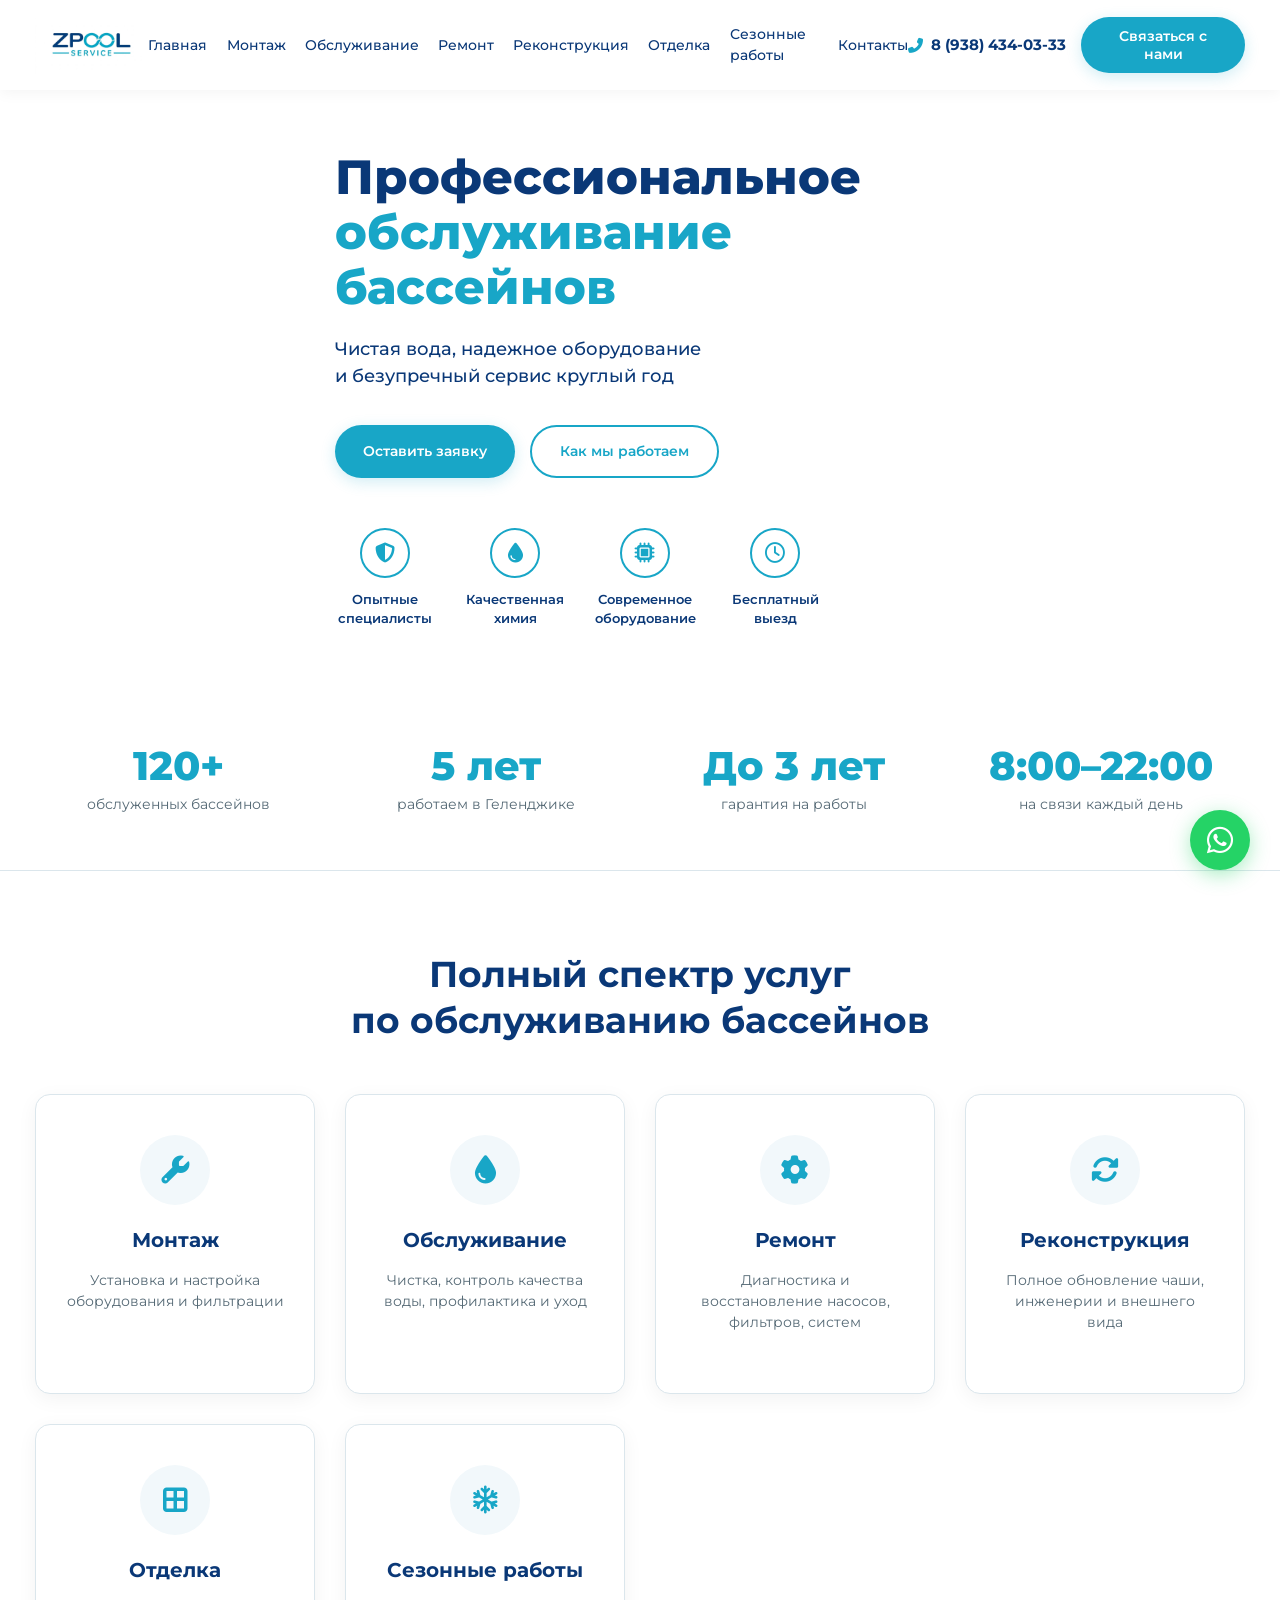
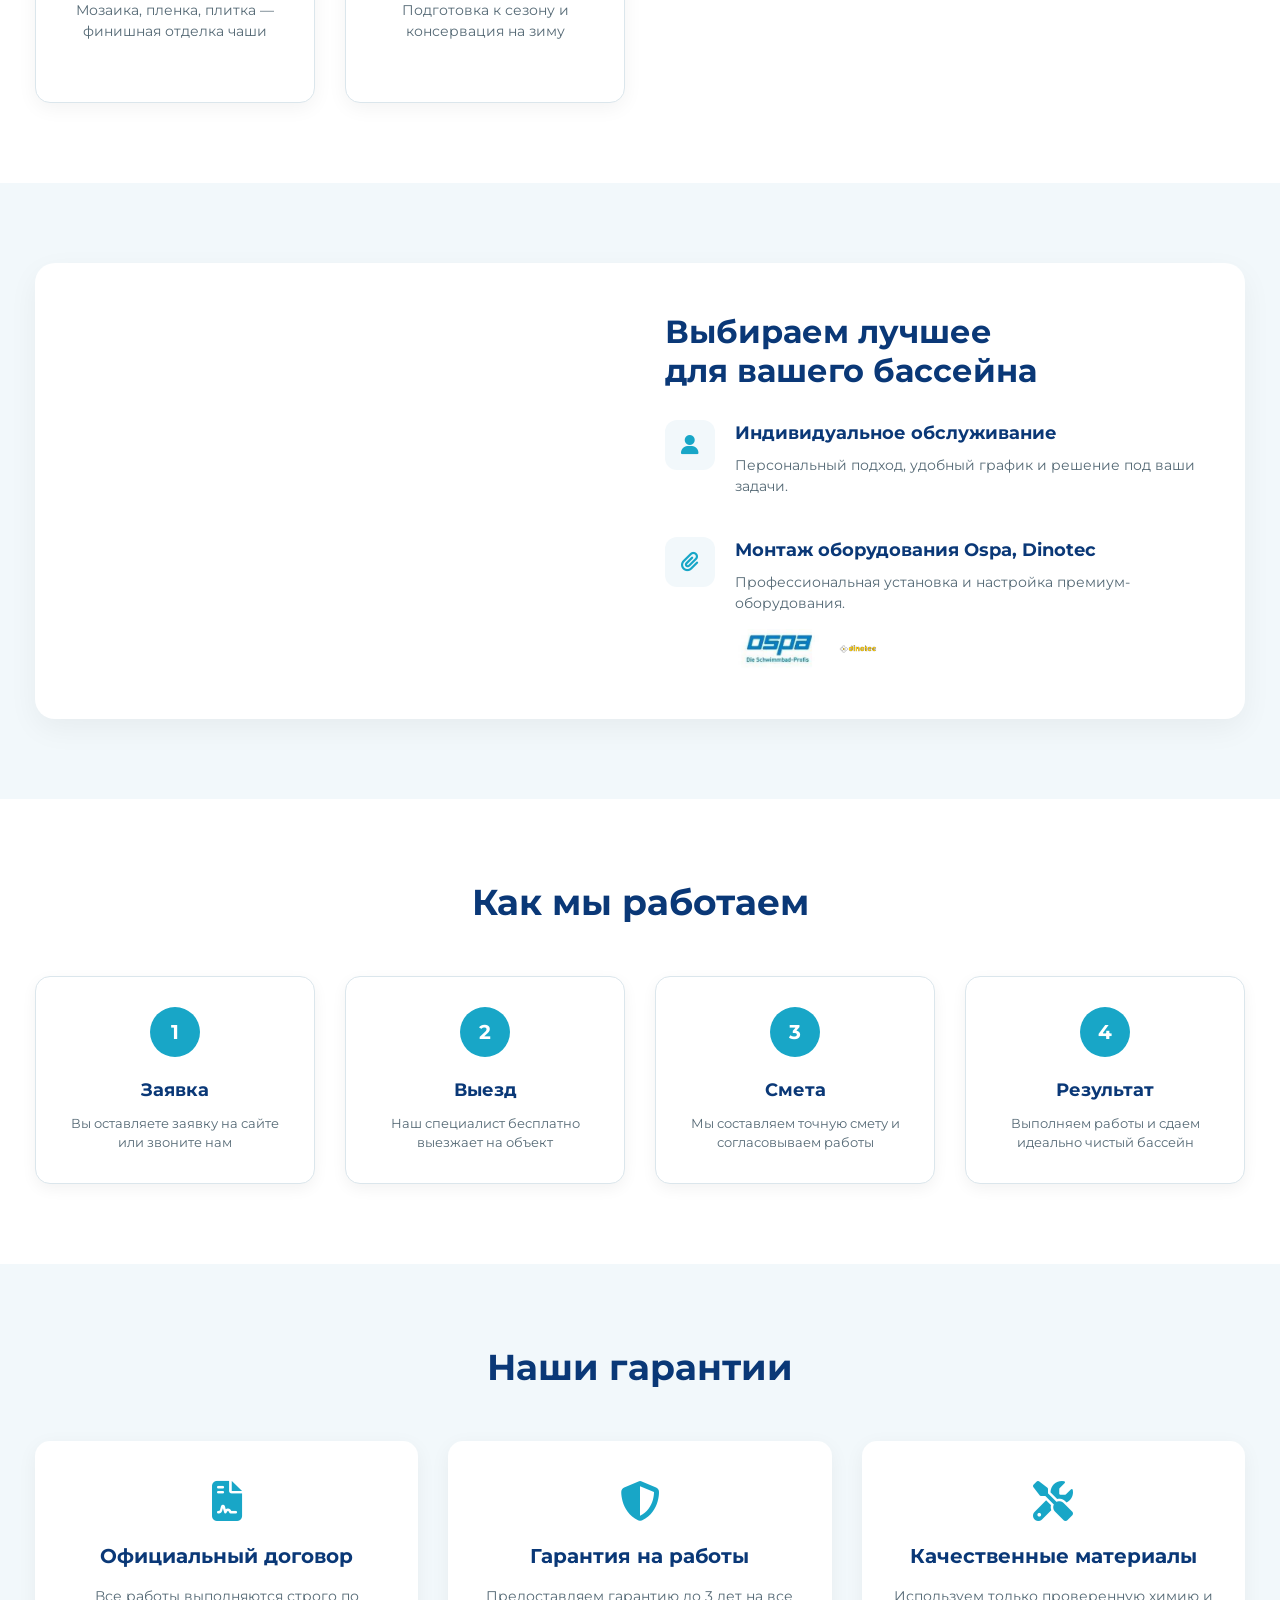
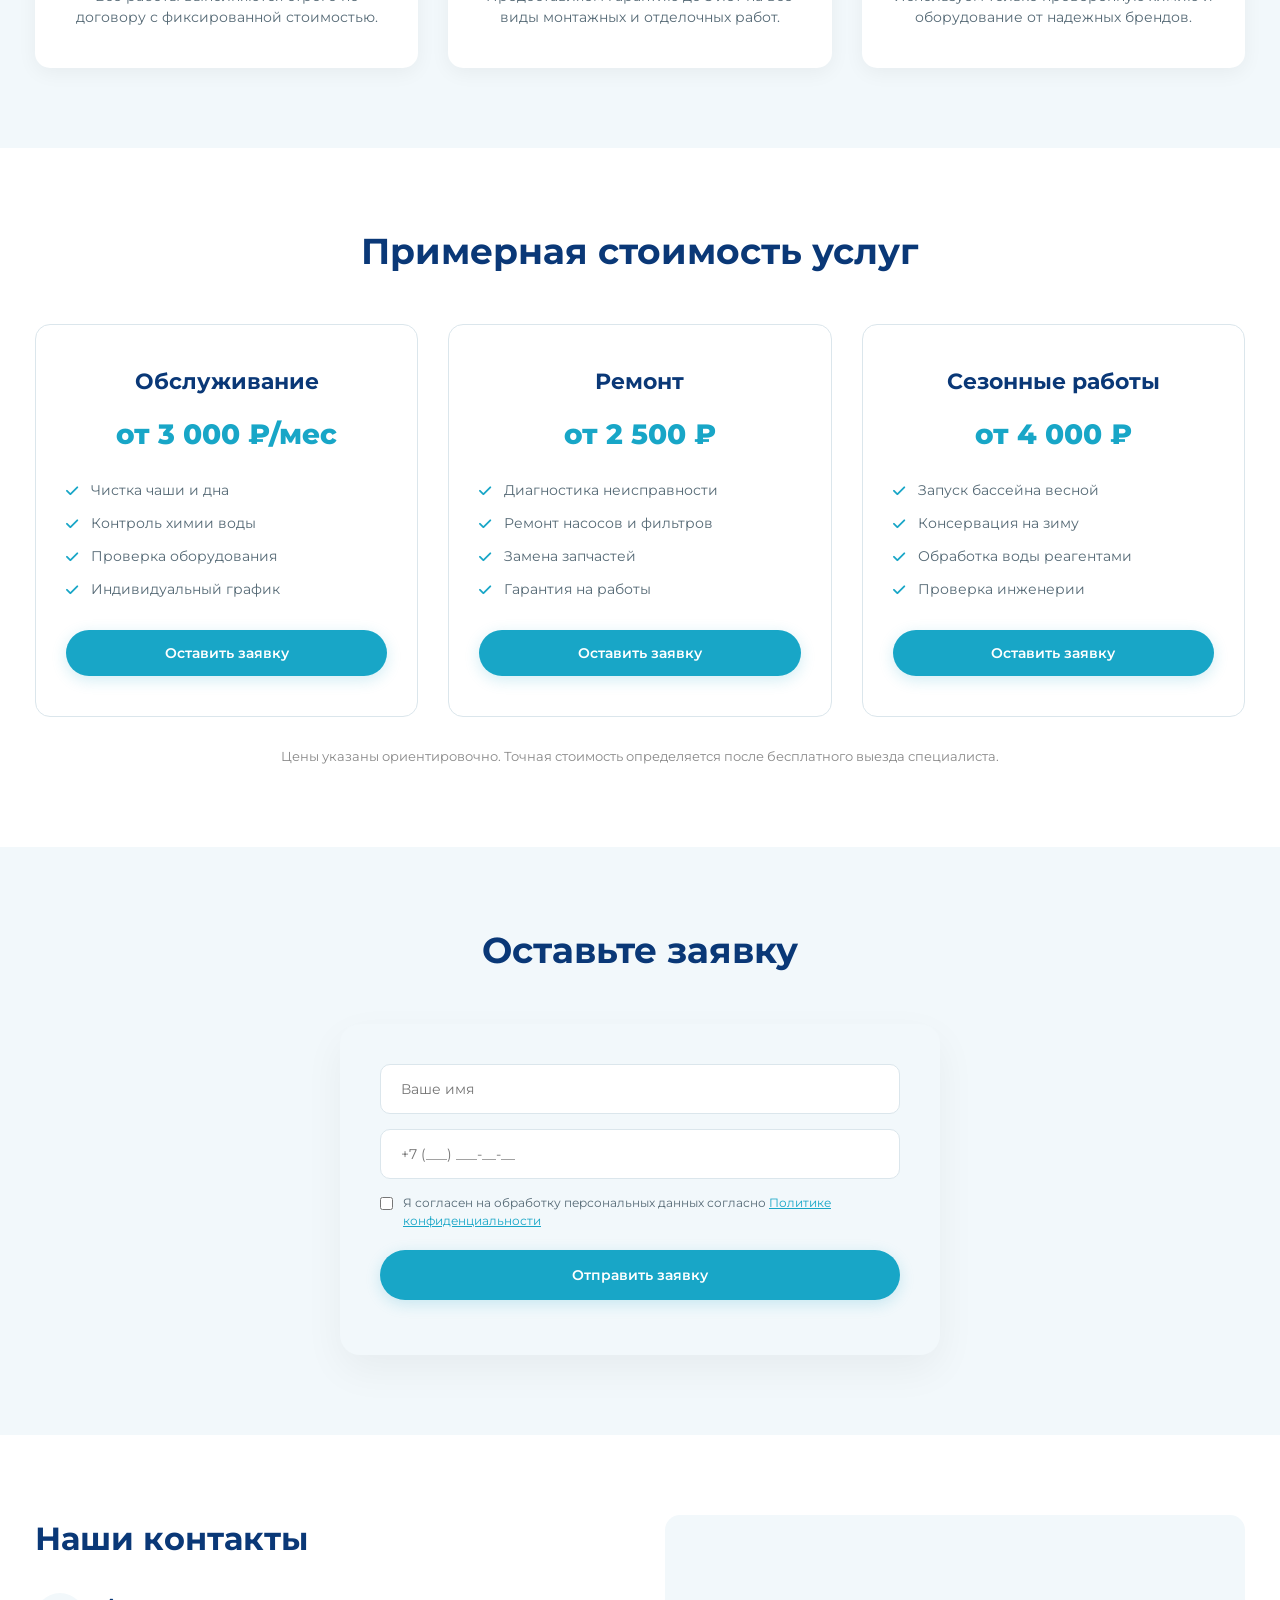
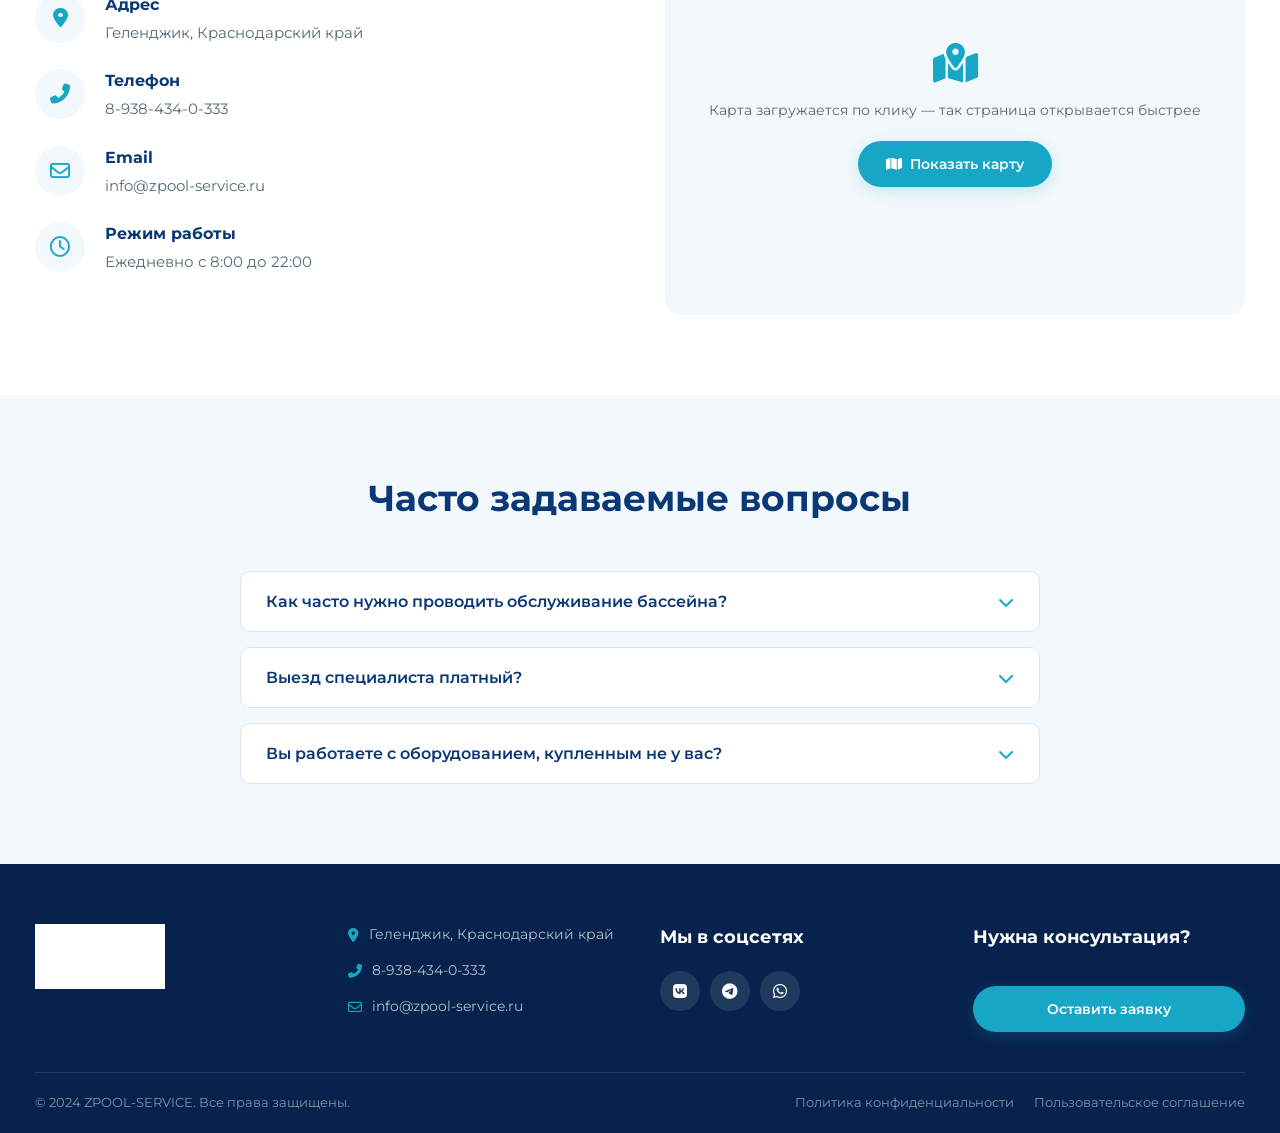
==== commit 687ef048: "index.html" ====
--- a/index.html
+++ b/index.html
@@ -8,7 +8,7 @@
     
     <link rel="canonical" href="https://kb61988.github.io/home-gel.github.io/">
     <meta name="theme-color" content="#0a3877">
-    <link rel="icon" href="zpool-logo.jpg" type="image/jpeg">
+    <link rel="icon" href="logo.png" type="image/png">
 
     <meta property="og:type" content="website">
     <meta property="og:title" content="ZPOOL SERVICE - Обслуживание бассейнов">
@@ -27,7 +27,7 @@
 
     <header class="header">
         <div class="container">
-            <a href="index.html" aria-label="На главную"><img src="zpool-logo.jpg" alt="ZPOOL SERVICE" class="logo-img"></a>
+            <a href="index.html" aria-label="На главную"><img src="logo.png" alt="ZPOOL SERVICE" class="logo-img"></a>
             <nav class="nav" aria-label="Основное меню">
                 <a href="index.html">Главная</a>
                 <a href="montazh.html">Монтаж</a>
@@ -313,7 +313,7 @@
     <footer class="footer" id="footer">
         <div class="container">
             <div class="footer-grid">
-                <div class="reveal"><a href="index.html"><img src="zpool-logo.jpg" alt="ZPOOL SERVICE" class="footer-logo-img" loading="lazy"></a></div>
+                <div class="reveal"><a href="index.html"><img src="logo.png" alt="ZPOOL SERVICE" class="footer-logo-img" loading="lazy"></a></div>
                 <div class="reveal">
                     <ul class="contact-list">
                         <li><i class="fas fa-map-marker-alt"></i><span>Геленджик, Краснодарский край</span></li>
--- a/style.css
+++ b/style.css
@@ -67,7 +67,7 @@
 .btn-outline:hover { background-color: var(--c-cyan); color: var(--c-white); transform: translateY(-2px); }
 
 /* Главный экран (Hero) */
-.hero { position: relative; min-height: 520px; display: flex; align-items: center; padding: 60px 0; background: url('modern-rectangular-pool.jpg') center/cover no-repeat; }
+.hero { position: relative; min-height: 520px; display: flex; align-items: center; padding: 60px 0; background: url('resort-pool-seaview.jpg') center/cover no-repeat; }
 .hero::before { content: ''; position: absolute; top: 0; left: 0; right: 0; bottom: 0; background: linear-gradient(90deg, rgba(255,255,255,0.95) 0%, rgba(255,255,255,0.85) 45%, rgba(255,255,255,0) 75%); }
 .hero-content { position: relative; z-index: 1; max-width: 650px; }
 .hero h1 { font-size: clamp(32px, 5vw, 48px); line-height: 1.15; color: var(--c-dark); font-weight: 800; margin-bottom: 20px; }
@@ -110,7 +110,7 @@
 /* Оборудование (Главная) */
 .equipment { padding: 80px 0; background: var(--c-bg-light); }
 .equipment-inner { display: flex; align-items: stretch; gap: 50px; background: var(--c-white); border-radius: 20px; overflow: hidden; box-shadow: 0 10px 30px rgba(0,0,0,0.05); }
-.equipment-img { flex: 1; min-height: 400px; background: url('professional-pool-filtration-station.jpg') center/cover no-repeat; }
+.equipment-img { flex: 1; min-height: 400px; background: url('pool-equipment-room.jpg') center/cover no-repeat; }
 .equipment-content { flex: 1; padding: 50px; }
 .equipment-content h2 { font-size: 32px; color: var(--c-dark); margin-bottom: 30px; line-height: 1.2; }
 .equipment-grid { display: flex; flex-direction: column; gap: 25px; }
@@ -238,7 +238,7 @@
 /* CTA блок с фото (montazh.html) */
 .cta-photo-section { padding: 80px 0; }
 .cta-photo-inner { display: flex; gap: 50px; align-items: center; background: var(--c-bg-light); border-radius: 20px; overflow: hidden; }
-.cta-photo-img { flex: 1; min-height: 400px; background: url('equipment-bg.jpg') center/cover no-repeat; }
+.cta-photo-img { flex: 1; min-height: 400px; background: url('pool-equipment-room.jpg') center/cover no-repeat; }
 .cta-photo-content { flex: 1; padding: 40px 40px 40px 0; }
 .cta-photo-content h2 { font-size: 32px; color: var(--c-dark); margin-bottom: 20px; }
 .cta-photo-content p { margin-bottom: 20px; font-size: 15px; }
@@ -258,7 +258,7 @@
 /* Почему важно (obsluzhivanie.html) */
 .why-important { padding: 80px 0; background: var(--c-white); }
 .why-layout { display: flex; gap: 40px; align-items: stretch; }
-.why-image-box { flex: 1; background: url('smart-pool-automation-technician.jpg') center/cover no-repeat; border-radius: 20px; padding: 40px; display: flex; flex-direction: column; justify-content: flex-end; position: relative; overflow: hidden; min-height: 400px; }
+.why-image-box { flex: 1; background: url('pool-technician-tablet.jpg') center/cover no-repeat; border-radius: 20px; padding: 40px; display: flex; flex-direction: column; justify-content: flex-end; position: relative; overflow: hidden; min-height: 400px; }
 .why-image-box::before { content: ''; position: absolute; inset: 0; background: linear-gradient(to top, rgba(10,56,119,0.9), transparent); }
 .why-image-box h3 { position: relative; z-index: 1; color: var(--c-white); font-size: 24px; margin-bottom: 20px; }
 .why-image-box button { position: relative; z-index: 1; align-self: flex-start; }
@@ -293,13 +293,13 @@
 .material-card { background: var(--c-white); border-radius: 15px; overflow: hidden; box-shadow: 0 5px 15px rgba(0,0,0,0.05); transition: var(--transition); }
 .material-card:hover { transform: translateY(-5px); }
 .material-img { height: 150px; background-color: #ddd; background-size: cover; background-position: center; }
-.img-mosaic { background-image: url('pool-finishing-materials-samples.jpg'); }
-.img-keramo { background-image: url('mosaic-tiles.jpg'); }
-.img-pvc { background-image: url('pvc-liner.jpg'); }
-.img-slategres { background-image: url('slategres.jpg'); }
-.img-clinker { background-image: url('clinker.jpg'); }
-.img-stone { background-image: url('natural-stone.jpg'); }
-.img-wood { background-image: url('decking.jpg'); }
+.img-mosaic { background-image: url('mosaic-tiles-closeup.jpg'); }
+.img-keramo { background-image: url('outdoor-tiles-travertine.jpg'); }
+.img-pvc { background-image: url('pool-liner-rolls.jpg'); }
+.img-slategres { background-image: url('outdoor-tiles-travertine.jpg'); }
+.img-clinker { background-image: url('terracotta-tiles.jpg'); }
+.img-stone { background-image: url('outdoor-tiles-travertine.jpg'); }
+.img-wood { background-image: url('composite-decking-pool.jpg'); }
 .material-info { padding: 20px; text-align: center; }
 .material-info h4 { font-size: 16px; color: var(--c-dark); margin-bottom: 5px; }
 .material-info p { font-size: 13px; }
@@ -307,8 +307,8 @@
 .side-card .icon { font-size: 40px; color: var(--c-cyan); margin-bottom: 20px; }
 .side-card h3 { font-size: 20px; color: var(--c-dark); margin-bottom: 15px; }
 .side-card p { font-size: 14px; margin-bottom: 20px; flex-grow: 1; }
-.side-img { height: 200px; background: url('pool-tiles-prep.jpg') center/cover no-repeat; border-radius: 10px; }
-.side-img-safe { height: 200px; background: url('pool-safe-deck.jpg') center/cover no-repeat; border-radius: 10px; }
+.side-img { height: 200px; background: url('pool-construction-rebar.jpg') center/cover no-repeat; border-radius: 10px; }
+.side-img-safe { height: 200px; background: url('composite-decking-pool.jpg') center/cover no-repeat; border-radius: 10px; }
 
 /* Темная секция (otdelka.html) */
 .why-important-dark { background: var(--c-dark); color: var(--c-white); padding: 80px 0; text-align: center; }
@@ -327,10 +327,10 @@
 .when-card h3 { font-size: 18px; color: var(--c-dark); margin-bottom: 10px; padding: 0 20px; }
 .when-card p { font-size: 14px; margin-bottom: 20px; padding: 0 20px; flex-grow: 1; }
 .when-img { height: 200px; background-color: #eee; background-size: cover; background-position: center; }
-.img-crack { background-image: url('pool-crack.jpg'); }
-.img-old-finish { background-image: url('old-pool-finish.jpg'); }
-.img-old-equip { background-image: url('old-pool-equip.jpg'); }
-.img-new-features { background-image: url('pool-new-features.jpg'); }
+.img-crack { background-image: url('pool-wall-crack.jpg'); }
+.img-old-finish { background-image: url('pool-finishing-materials-samples.jpg'); }
+.img-old-equip { background-image: url('pool-pump-repair-disassembled.jpg'); }
+.img-new-features { background-image: url('pool-automation-dosing-system.jpg'); }
 
 .stages-section { background: var(--c-bg-light); }
 .stages-grid { display: grid; grid-template-columns: repeat(auto-fit, minmax(200px, 1fr)); gap: 20px; }
@@ -349,9 +349,9 @@
 .types-grid { display: grid; grid-template-columns: repeat(auto-fit, minmax(200px, 1fr)); gap: 20px; }
 .type-card { background: var(--c-white); border-radius: 10px; overflow: hidden; box-shadow: 0 5px 15px rgba(0,0,0,0.05); }
 .type-img { height: 120px; background-color: #eee; background-size: cover; background-position: center; }
-.type-img-1 { background-image: url('pool-concrete.jpg'); }
-.type-img-2 { background-image: url('pool-composite.jpg'); }
-.type-img-3 { background-image: url('pool-frame.jpg'); }
+.type-img-1 { background-image: url('pool-construction-rebar.jpg'); }
+.type-img-2 { background-image: url('resort-pool-seaview.jpg'); }
+.type-img-3 { background-image: url('framed-pool-backyard.jpg'); }
 .type-info { padding: 15px; text-align: center; }
 .type-info h4 { font-size: 16px; color: var(--c-dark); margin-bottom: 5px; }
 .type-info p { font-size: 13px; }
@@ -386,7 +386,7 @@
 .season-card-top { position: relative; }
 .season-card-img { height: 200px; background-size: cover; background-position: center; }
 .img-spring { background-image: url('pool-seasonal-service-summer-winter.jpg'); }
-.img-winter { background-image: url('pool-winter-conservation.jpg'); }
+.img-winter { background-image: url('pool-seasonal-service-summer-winter.jpg'); }
 .season-card-header { position: absolute; bottom: -20px; left: 30px; background: var(--c-white); padding: 15px 25px; border-radius: 30px; box-shadow: 0 5px 15px rgba(0,0,0,0.1); display: flex; align-items: center; gap: 10px; }
 .season-card-header i { color: var(--c-cyan); font-size: 20px; }
 .season-card-header h3 { font-size: 18px; color: var(--c-dark); margin: 0; }
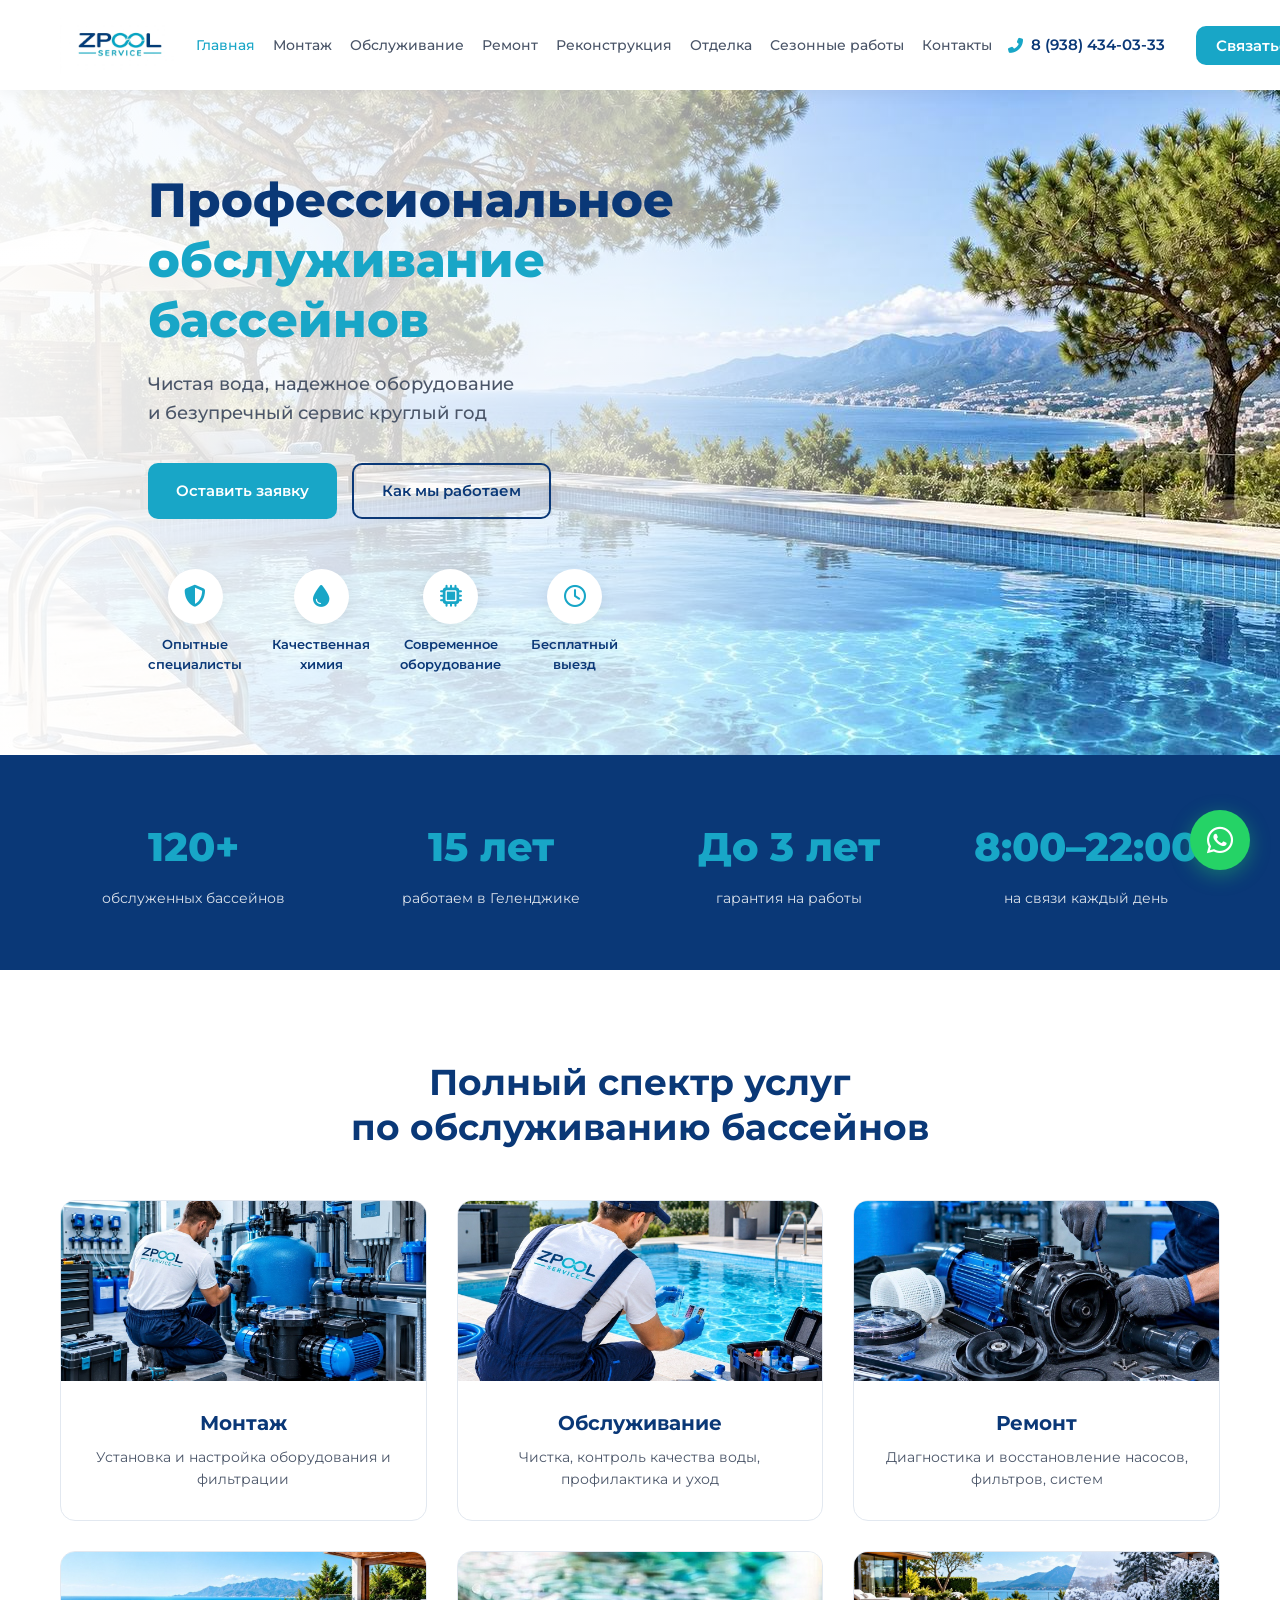
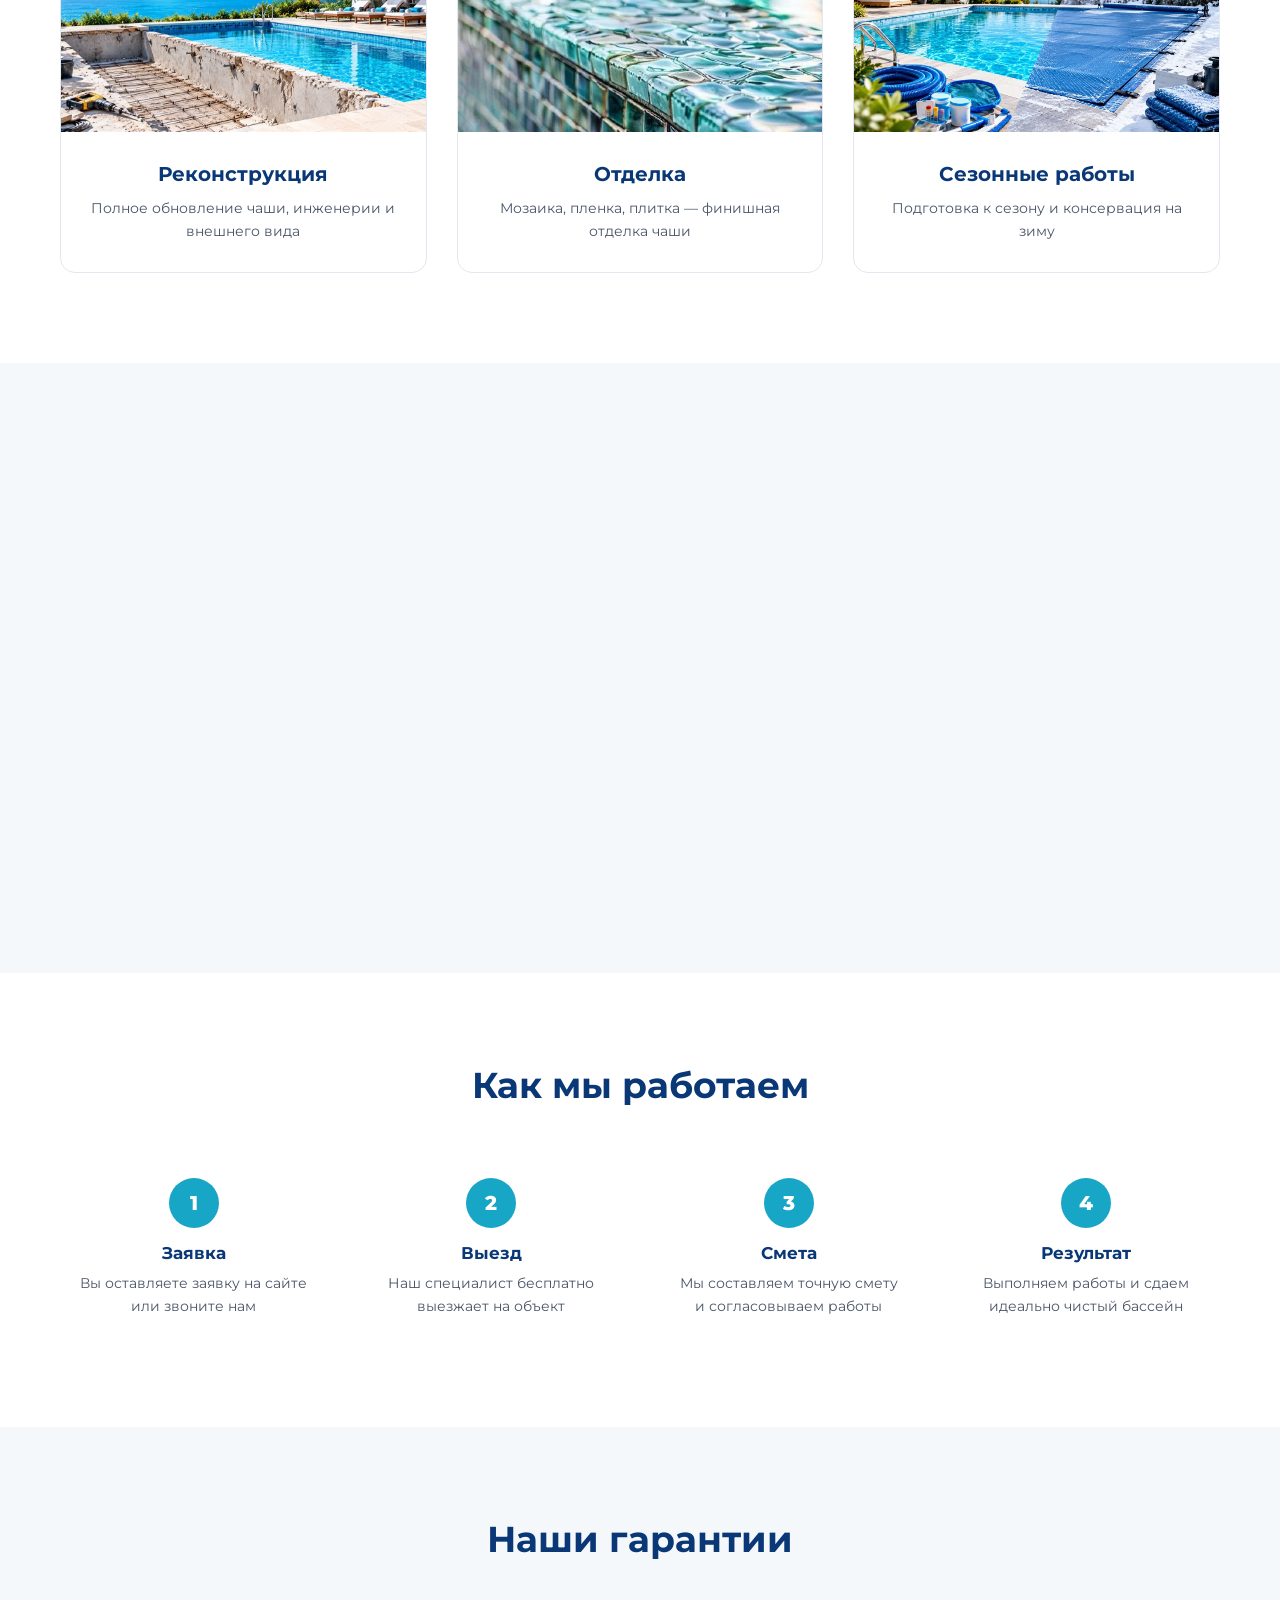
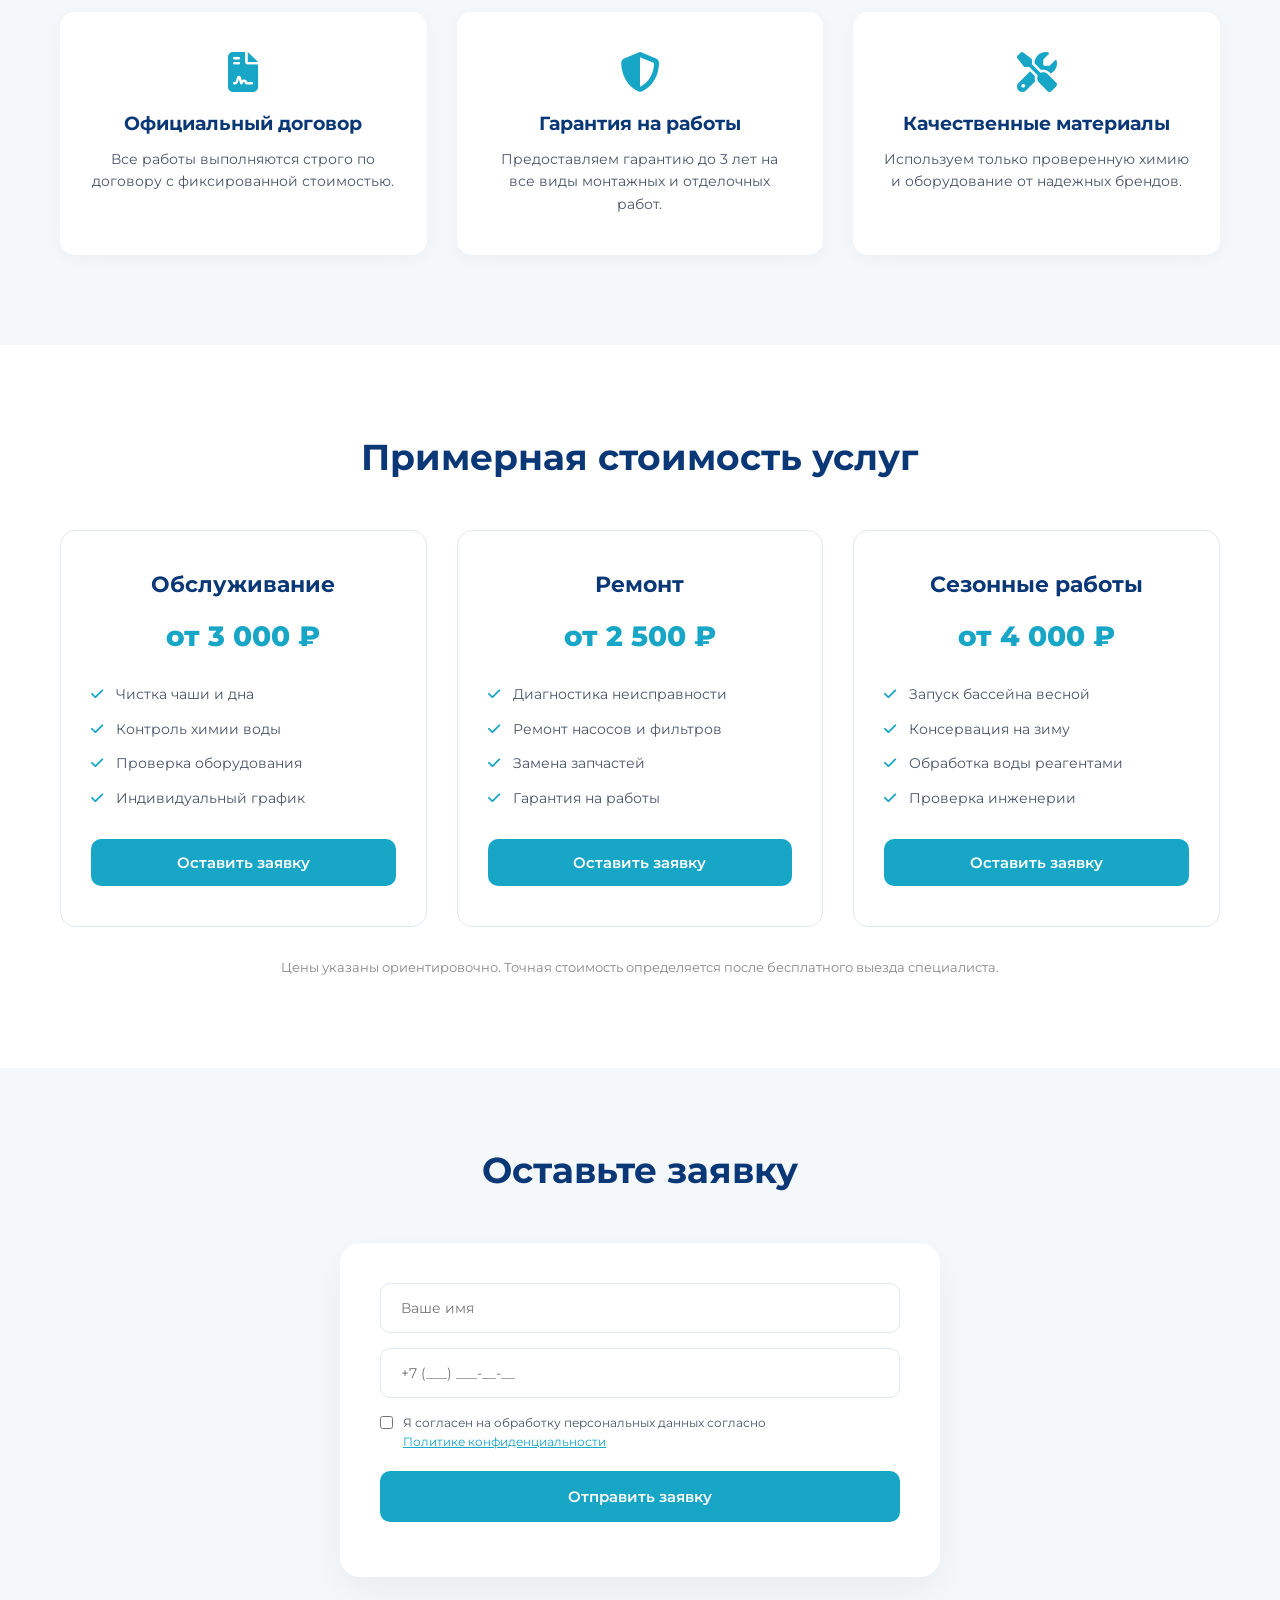
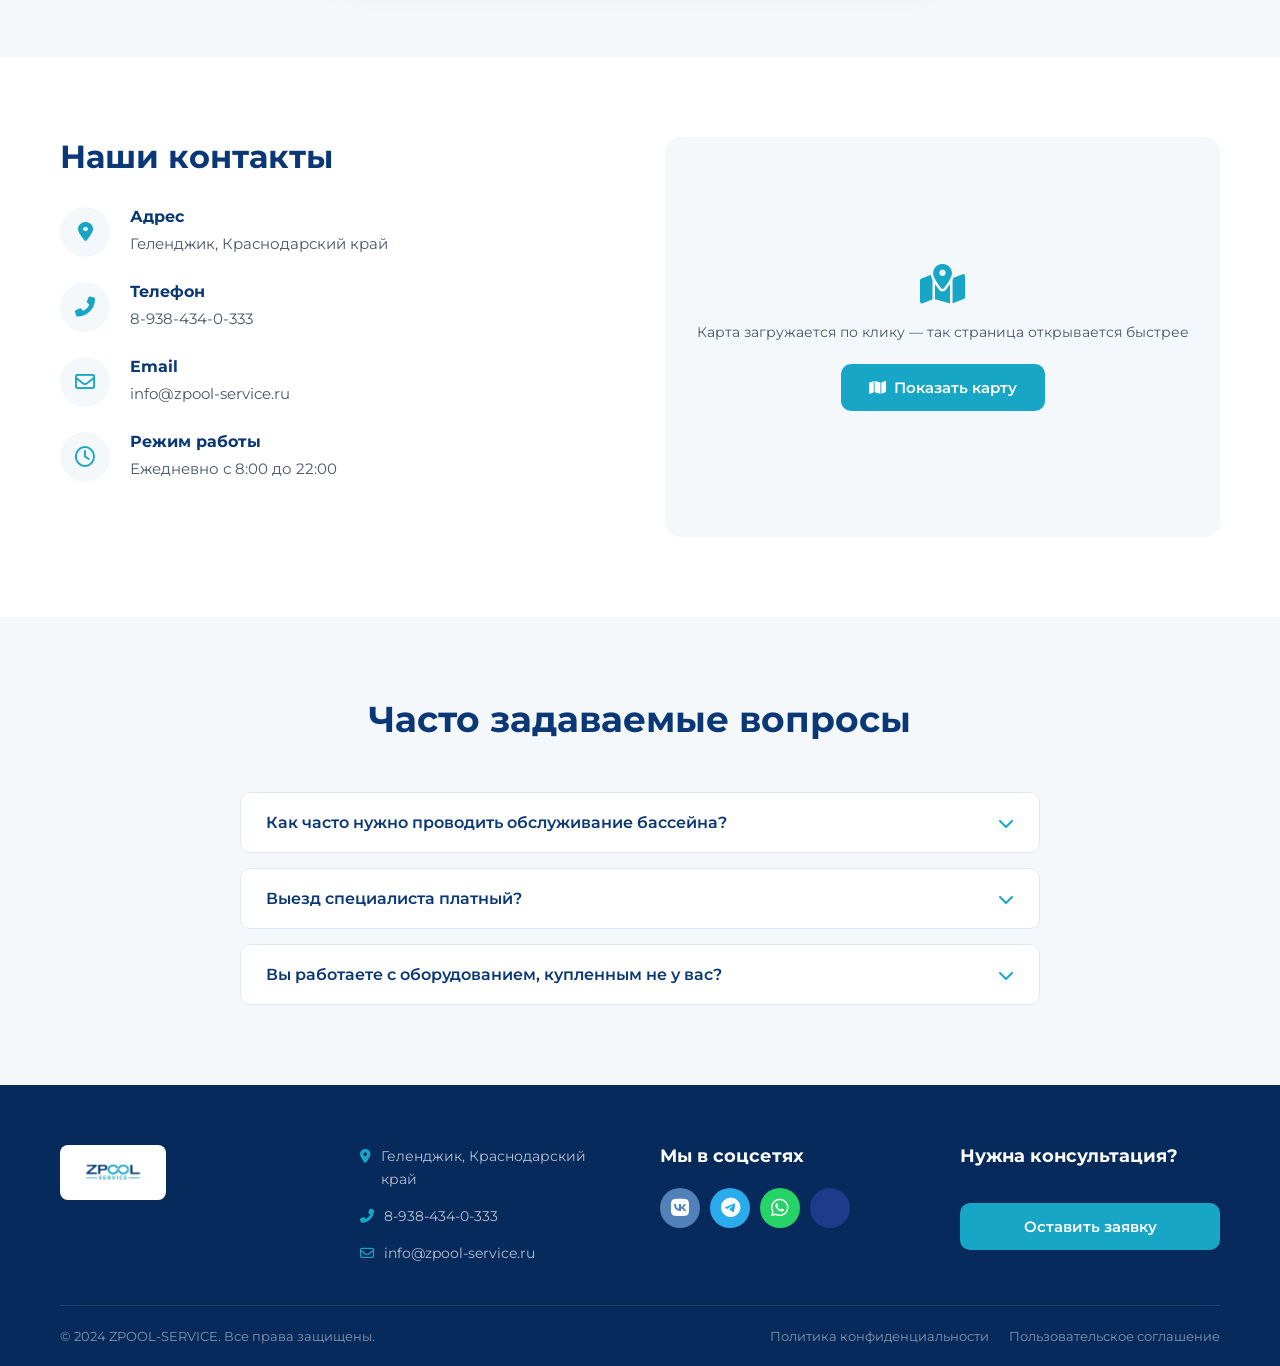
==== commit 1e96e9b2: "Add files via upload" ====
--- a/index.html
+++ b/index.html
@@ -5,17 +5,14 @@
     <meta name="viewport" content="width=device-width, initial-scale=1.0, maximum-scale=5.0">
     <title>ZPOOL SERVICE - Обслуживание бассейнов в Геленджике</title>
     <meta name="description" content="Профессиональное обслуживание бассейнов в Геленджике. Чистка, ремонт, монтаж оборудования Ospa, Dinotec. Бесплатный выезд специалиста.">
-    
     <link rel="canonical" href="https://kb61988.github.io/home-gel.github.io/">
     <meta name="theme-color" content="#0a3877">
-    <link rel="icon" href="logo.png" type="image/png">
-
+    <link rel="icon" href="favicon.png" type="image/png">
     <meta property="og:type" content="website">
     <meta property="og:title" content="ZPOOL SERVICE - Обслуживание бассейнов">
     <meta property="og:description" content="Чистая вода, надежное оборудование и безупречный сервис круглый год.">
     <meta property="og:image" content="https://kb61988.github.io/home-gel.github.io/modern-rectangular-pool.jpg">
     <meta property="og:url" content="https://kb61988.github.io/home-gel.github.io/">
-
     <link rel="preload" as="image" href="modern-rectangular-pool.jpg" fetchpriority="high">
     <link rel="preconnect" href="https://fonts.googleapis.com">
     <link rel="preconnect" href="https://fonts.gstatic.com" crossorigin>
@@ -27,9 +24,11 @@
 
     <header class="header">
         <div class="container">
-            <a href="index.html" aria-label="На главную"><img src="logo.png" alt="ZPOOL SERVICE" class="logo-img"></a>
+            <a href="index.html" class="logo-link" aria-label="ZPOOL SERVICE — На главную">
+                <img src="logo.png" alt="ZPOOL SERVICE" class="logo-img" width="160" height="60">
+            </a>
             <nav class="nav" aria-label="Основное меню">
-                <a href="index.html">Главная</a>
+                <a href="index.html" class="active" aria-current="page">Главная</a>
                 <a href="montazh.html">Монтаж</a>
                 <a href="obsluzhivanie.html">Обслуживание</a>
                 <a href="remont.html">Ремонт</a>
@@ -41,7 +40,7 @@
             <a href="tel:+79384340333" class="header-phone" aria-label="Позвонить нам">
                 <i class="fas fa-phone-alt"></i><span>8 (938) 434-03-33</span>
             </a>
-            <button class="btn-primary open-modal-btn btn-header" style="padding: 10px 20px; margin-left: 15px;">Связаться с нами</button>
+            <button class="btn-primary open-modal-btn btn-header" type="button">Связаться с нами</button>
             <button class="mobile-menu-btn" aria-label="Открыть меню" aria-expanded="false"><i class="fas fa-bars"></i></button>
         </div>
     </header>
@@ -51,7 +50,7 @@
             <h1>Профессиональное <br><span>обслуживание бассейнов</span></h1>
             <p>Чистая вода, надежное оборудование <br>и безупречный сервис круглый год</p>
             <div class="hero-buttons">
-                <button class="btn-primary open-modal-btn">Оставить заявку</button>
+                <button class="btn-primary open-modal-btn" type="button">Оставить заявку</button>
                 <a href="#process" class="btn-outline">Как мы работаем</a>
             </div>
             <div class="hero-features">
@@ -67,7 +66,7 @@
         <div class="container">
             <div class="stats-grid reveal">
                 <div><div class="stat-num">120+</div><div class="stat-label">обслуженных бассейнов</div></div>
-                <div><div class="stat-num">5 лет</div><div class="stat-label">работаем в Геленджике</div></div>
+                <div><div class="stat-num">15 лет</div><div class="stat-label">работаем в Геленджике</div></div>
                 <div><div class="stat-num">До 3 лет</div><div class="stat-label">гарантия на работы</div></div>
                 <div><div class="stat-num">8:00–22:00</div><div class="stat-label">на связи каждый день</div></div>
             </div>
@@ -79,34 +78,46 @@
             <h2 class="section-title reveal">Полный спектр услуг<br>по обслуживанию бассейнов</h2>
             <div class="services-grid">
                 <a href="montazh.html" class="service-card reveal">
-                    <div class="icon"><i class="fas fa-wrench"></i></div>
-                    <h3>Монтаж</h3>
-                    <p>Установка и настройка оборудования и фильтрации</p>
+                    <div class="service-img"><img src="service-montazh.jpg" alt="Монтаж бассейна" loading="lazy"></div>
+                    <div class="service-content">
+                        <h3>Монтаж</h3>
+                        <p>Установка и настройка оборудования и фильтрации</p>
+                    </div>
                 </a>
                 <a href="obsluzhivanie.html" class="service-card reveal">
-                    <div class="icon"><i class="fas fa-tint"></i></div>
-                    <h3>Обслуживание</h3>
-                    <p>Чистка, контроль качества воды, профилактика и уход</p>
+                    <div class="service-img"><img src="service-obsluzhivanie.jpg" alt="Обслуживание бассейна" loading="lazy"></div>
+                    <div class="service-content">
+                        <h3>Обслуживание</h3>
+                        <p>Чистка, контроль качества воды, профилактика и уход</p>
+                    </div>
                 </a>
                 <a href="remont.html" class="service-card reveal">
-                    <div class="icon"><i class="fas fa-cog"></i></div>
-                    <h3>Ремонт</h3>
-                    <p>Диагностика и восстановление насосов, фильтров, систем</p>
+                    <div class="service-img"><img src="service-remont.jpg" alt="Ремонт бассейна" loading="lazy"></div>
+                    <div class="service-content">
+                        <h3>Ремонт</h3>
+                        <p>Диагностика и восстановление насосов, фильтров, систем</p>
+                    </div>
                 </a>
                 <a href="rekonstrukciya.html" class="service-card reveal">
-                    <div class="icon"><i class="fas fa-sync-alt"></i></div>
-                    <h3>Реконструкция</h3>
-                    <p>Полное обновление чаши, инженерии и внешнего вида</p>
+                    <div class="service-img"><img src="service-rekonstrukciya.jpg" alt="Реконструкция бассейна" loading="lazy"></div>
+                    <div class="service-content">
+                        <h3>Реконструкция</h3>
+                        <p>Полное обновление чаши, инженерии и внешнего вида</p>
+                    </div>
                 </a>
                 <a href="otdelka.html" class="service-card reveal">
-                    <div class="icon"><i class="fas fa-border-all"></i></div>
-                    <h3>Отделка</h3>
-                    <p>Мозаика, пленка, плитка — финишная отделка чаши</p>
+                    <div class="service-img"><img src="service-otdelka.jpg" alt="Отделка бассейна" loading="lazy"></div>
+                    <div class="service-content">
+                        <h3>Отделка</h3>
+                        <p>Мозаика, пленка, плитка — финишная отделка чаши</p>
+                    </div>
                 </a>
                 <a href="season.html" class="service-card reveal">
-                    <div class="icon"><i class="far fa-snowflake"></i></div>
-                    <h3>Сезонные работы</h3>
-                    <p>Подготовка к сезону и консервация на зиму</p>
+                    <div class="service-img"><img src="service-season.jpg" alt="Сезонные работы" loading="lazy"></div>
+                    <div class="service-content">
+                        <h3>Сезонные работы</h3>
+                        <p>Подготовка к сезону и консервация на зиму</p>
+                    </div>
                 </a>
             </div>
         </div>
@@ -132,6 +143,7 @@
                                 <h4>Монтаж оборудования Ospa, Dinotec</h4>
                                 <p>Профессиональная установка и настройка премиум-оборудования.</p>
                                 <div class="brand-logos">
+                                    <!-- Убраны размеры width/height для корректного масштабирования через CSS -->
                                     <div class="brand-ospa"><img src="ospa-logo.png" alt="Ospa" loading="lazy"></div>
                                     <div class="brand-dinotec"><img src="dinotec.png" alt="Dinotec" loading="lazy"></div>
                                 </div>
@@ -200,14 +212,14 @@
             <div class="prices-grid reveal">
                 <div class="price-card">
                     <h3>Обслуживание</h3>
-                    <div class="price">от 3 000 ₽/мес</div>
+                    <div class="price">от 3 000 ₽</div>
                     <ul>
                         <li>Чистка чаши и дна</li>
                         <li>Контроль химии воды</li>
                         <li>Проверка оборудования</li>
                         <li>Индивидуальный график</li>
                     </ul>
-                    <button class="btn-primary open-modal-btn">Оставить заявку</button>
+                    <button class="btn-primary open-modal-btn" type="button">Оставить заявку</button>
                 </div>
                 <div class="price-card">
                     <h3>Ремонт</h3>
@@ -218,7 +230,7 @@
                         <li>Замена запчастей</li>
                         <li>Гарантия на работы</li>
                     </ul>
-                    <button class="btn-primary open-modal-btn">Оставить заявку</button>
+                    <button class="btn-primary open-modal-btn" type="button">Оставить заявку</button>
                 </div>
                 <div class="price-card">
                     <h3>Сезонные работы</h3>
@@ -229,7 +241,7 @@
                         <li>Обработка воды реагентами</li>
                         <li>Проверка инженерии</li>
                     </ul>
-                    <button class="btn-primary open-modal-btn">Оставить заявку</button>
+                    <button class="btn-primary open-modal-btn" type="button">Оставить заявку</button>
                 </div>
             </div>
             <p class="prices-note">Цены указаны ориентировочно. Точная стоимость определяется после бесплатного выезда специалиста.</p>
@@ -239,15 +251,17 @@
     <section class="form-section" id="request">
         <div class="container reveal">
             <h2 class="section-title">Оставьте заявку</h2>
-            <div class="form-wrapper" style="max-width: 600px; margin: 0 auto; background: var(--c-bg-light); padding: 40px; border-radius: 20px; box-shadow: 0 15px 40px rgba(0,0,0,0.05);">
+            <div class="form-wrapper">
                 <form id="requestForm" action="https://api.web3forms.com/submit" method="POST">
                     <input type="hidden" name="access_key" value="ВАШ_ACCESS_KEY_ЗДЕСЬ">
+                    <input type="hidden" name="from_name" value="ZPOOL SERVICE">
+                    <input type="hidden" name="subject" value="Новая заявка с сайта ZPOOL SERVICE">
                     <input type="checkbox" name="botcheck" style="display: none;" tabindex="-1" aria-hidden="true">
                     <input type="text" name="name" class="form-control" placeholder="Ваше имя" required autocomplete="name">
-                    <input type="tel" name="phone" class="form-control" placeholder="+7 (___) ___-__-__" required autocomplete="tel" pattern="[0-9+() -]+" title="Введите корректный номер телефона">
+                    <input type="tel" name="phone" class="form-control" placeholder="+7 (___) ___-__-__" required autocomplete="tel" inputmode="tel" pattern="\+?[0-9\s\-\(\)]{10,18}" title="Введите корректный номер телефона">
                     <label class="consent-label">
-                        <input type="checkbox" required>
-                        <span>Я согласен на обработку персональных данных согласно <a class="open-privacy" style="color:var(--c-cyan); cursor:pointer; text-decoration:underline;">Политике конфиденциальности</a></span>
+                        <input type="checkbox" name="consent" value="yes" required>
+                        <span>Я согласен на обработку персональных данных согласно <button type="button" class="open-privacy open-privacy-link">Политике конфиденциальности</button></span>
                     </label>
                     <button type="submit" class="btn-primary" style="width: 100%; padding: 16px;">Отправить заявку</button>
                     <div id="formMessage" class="form-message" role="status" aria-live="polite"></div>
@@ -282,7 +296,7 @@
                     <div class="map-placeholder" id="mapPlaceholder">
                         <i class="fas fa-map-location-dot" style="font-size: 40px; color: var(--c-cyan);"></i>
                         <p>Карта загружается по клику — так страница открывается быстрее</p>
-                        <button class="btn-primary" id="loadMapBtn"><i class="fas fa-map"></i> Показать карту</button>
+                        <button class="btn-primary" id="loadMapBtn" type="button"><i class="fas fa-map"></i> Показать карту</button>
                     </div>
                     <iframe id="mapFrame" style="display: none;" title="Карта — Геленджик" allowfullscreen="true" loading="lazy"></iframe>
                 </div>
@@ -295,15 +309,15 @@
             <h2 class="section-title reveal">Часто задаваемые вопросы</h2>
             <div class="faq-list reveal">
                 <div class="faq-item">
-                    <button class="faq-question" aria-expanded="false">Как часто нужно проводить обслуживание бассейна?<i class="fas fa-chevron-down"></i></button>
+                    <button class="faq-question" aria-expanded="false" type="button">Как часто нужно проводить обслуживание бассейна?<i class="fas fa-chevron-down"></i></button>
                     <div class="faq-answer"><p>Для поддержания идеального качества воды рекомендуется проводить профилактическую чистку и проверку оборудования не реже 1-2 раз в неделю. Мы можем составить индивидуальный график в зависимости от интенсивности использования.</p></div>
                 </div>
                 <div class="faq-item">
-                    <button class="faq-question" aria-expanded="false">Выезд специалиста платный?<i class="fas fa-chevron-down"></i></button>
+                    <button class="faq-question" aria-expanded="false" type="button">Выезд специалиста платный?<i class="fas fa-chevron-down"></i></button>
                     <div class="faq-answer"><p>Первичный выезд специалиста для оценки состояния бассейна и составления сметы — абсолютно бесплатный. Вы платите только за фактически выполненные работы и материалы.</p></div>
                 </div>
                 <div class="faq-item">
-                    <button class="faq-question" aria-expanded="false">Вы работаете с оборудованием, купленным не у вас?<i class="fas fa-chevron-down"></i></button>
+                    <button class="faq-question" aria-expanded="false" type="button">Вы работаете с оборудованием, купленным не у вас?<i class="fas fa-chevron-down"></i></button>
                     <div class="faq-answer"><p>Да, мы обслуживаем и настраиваем оборудование любых популярных брендов (Ospa, Dinotec, Emaux и др.). Наши специалисты помогут с диагностикой и заменой запчастей.</p></div>
                 </div>
             </div>
@@ -313,7 +327,7 @@
     <footer class="footer" id="footer">
         <div class="container">
             <div class="footer-grid">
-                <div class="reveal"><a href="index.html"><img src="logo.png" alt="ZPOOL SERVICE" class="footer-logo-img" loading="lazy"></a></div>
+                <div class="reveal"><a href="index.html" class="footer-logo-link"><img src="logo.png" alt="ZPOOL SERVICE" class="footer-logo-img" loading="lazy" width="160" height="65"></a></div>
                 <div class="reveal">
                     <ul class="contact-list">
                         <li><i class="fas fa-map-marker-alt"></i><span>Геленджик, Краснодарский край</span></li>
@@ -324,21 +338,22 @@
                 <div class="reveal">
                     <h4>Мы в соцсетях</h4>
                     <div class="socials">
-                        <a href="#" class="s-vk" aria-label="ВКонтакте"><i class="fab fa-vk"></i></a>
-                        <a href="#" class="s-tg" aria-label="Telegram"><i class="fab fa-telegram-plane"></i></a>
-                        <a href="https://wa.me/79384340333" class="s-wa" aria-label="WhatsApp"><i class="fab fa-whatsapp"></i></a>
+                        <a href="ССЫЛКА_НА_ВК" class="s-vk" aria-label="ВКонтакте" target="_blank" rel="noopener"><i class="fab fa-vk"></i></a>
+                        <a href="ССЫЛКА_НА_TELEGRAM" class="s-tg" aria-label="Telegram" target="_blank" rel="noopener"><i class="fab fa-telegram-plane"></i></a>
+                        <a href="https://wa.me/79384340333" class="s-wa" aria-label="WhatsApp" target="_blank" rel="noopener"><i class="fab fa-whatsapp"></i></a>
+                        <a href="ССЫЛКА_НА_MAX" class="s-max" aria-label="MAX" target="_blank" rel="noopener"></a>
                     </div>
                 </div>
                 <div class="reveal">
                     <h4>Нужна консультация?</h4>
-                    <button class="btn-primary open-modal-btn" style="margin-top: 15px; width: 100%;">Оставить заявку</button>
+                    <button class="btn-primary open-modal-btn footer-btn" type="button">Оставить заявку</button>
                 </div>
             </div>
             <div class="footer-bottom">
                 <div>© 2024 ZPOOL-SERVICE. Все права защищены.</div>
                 <div class="footer-bottom-links">
-                    <a class="open-privacy">Политика конфиденциальности</a>
-                    <a class="open-terms">Пользовательское соглашение</a>
+                    <button type="button" class="open-privacy">Политика конфиденциальности</button>
+                    <button type="button" class="open-terms">Пользовательское соглашение</button>
                 </div>
             </div>
         </div>
@@ -350,20 +365,21 @@
         <a href="https://wa.me/79384340333" class="mobile-bar-wa"><i class="fab fa-whatsapp"></i> WhatsApp</a>
     </div>
 
-    <!-- Модалка Форма -->
     <div class="modal-overlay" id="callbackModal" role="dialog" aria-modal="true">
         <div class="modal-content">
-            <button class="close-modal close-callback" aria-label="Закрыть окно">&times;</button>
+            <button class="close-modal close-callback" aria-label="Закрыть окно" type="button">&times;</button>
             <h3 style="text-align:center; margin-bottom: 15px; color: var(--c-dark); font-size: 24px;">Оставить заявку</h3>
             <p style="text-align:center; font-size: 14px; margin-bottom: 25px;">Оставьте свои контакты, и мы перезвоним вам в течение 15 минут</p>
             <form id="modalForm" action="https://api.web3forms.com/submit" method="POST">
                 <input type="hidden" name="access_key" value="ВАШ_ACCESS_KEY_ЗДЕСЬ">
+                <input type="hidden" name="from_name" value="ZPOOL SERVICE">
+                <input type="hidden" name="subject" value="Новая заявка с сайта ZPOOL SERVICE (модалка)">
                 <input type="checkbox" name="botcheck" style="display: none;" tabindex="-1" aria-hidden="true">
                 <input type="text" name="name" class="form-control" placeholder="Ваше имя" required autocomplete="name">
-                <input type="tel" name="phone" class="form-control" placeholder="+7 (___) ___-__-__" required autocomplete="tel" pattern="[0-9+() -]+" title="Введите корректный номер телефона">
+                <input type="tel" name="phone" class="form-control" placeholder="+7 (___) ___-__-__" required autocomplete="tel" inputmode="tel" pattern="\+?[0-9\s\-\(\)]{10,18}" title="Введите корректный номер телефона">
                 <label class="consent-label">
-                    <input type="checkbox" required>
-                    <span>Я согласен на обработку персональных данных согласно <a class="open-privacy" style="color:var(--c-cyan); cursor:pointer; text-decoration:underline;">Политике конфиденциальности</a></span>
+                    <input type="checkbox" name="consent" value="yes" required>
+                    <span>Я согласен на обработку персональных данных согласно <button type="button" class="open-privacy open-privacy-link">Политике конфиденциальности</button></span>
                 </label>
                 <button type="submit" class="btn-primary" style="width: 100%; padding: 16px;">Отправить</button>
                 <div id="modalMessage" class="form-message" role="status" aria-live="polite"></div>
@@ -371,10 +387,9 @@
         </div>
     </div>
 
-    <!-- Модалка Политика -->
     <div class="modal-overlay" id="privacyModal" role="dialog" aria-modal="true">
         <div class="modal-content modal-large">
-            <button class="close-modal close-privacy" aria-label="Закрыть окно">&times;</button>
+            <button class="close-modal close-privacy" aria-label="Закрыть окно" type="button">&times;</button>
             <h3 style="text-align: left; margin-bottom: 15px; color: var(--c-dark); font-size: 22px;">Политика конфиденциальности</h3>
             <div class="legal-text">
                 <p><strong>1. Общие положения</strong><br>Настоящая Политика конфиденциальности действует в отношении всей информации, которую сайт ZPOOL SERVICE может получить о Пользователе.</p>
@@ -384,10 +399,9 @@
         </div>
     </div>
 
-    <!-- Модалка Соглашение -->
     <div class="modal-overlay" id="termsModal" role="dialog" aria-modal="true">
         <div class="modal-content modal-large">
-            <button class="close-modal close-terms" aria-label="Закрыть окно">&times;</button>
+            <button class="close-modal close-terms" aria-label="Закрыть окно" type="button">&times;</button>
             <h3 style="text-align: left; margin-bottom: 15px; color: var(--c-dark); font-size: 22px;">Пользовательское соглашение</h3>
             <div class="legal-text">
                 <p><strong>1. Общие положения</strong><br>Настоящее Соглашение регулирует отношения между владельцем сайта ZPOOL SERVICE и Пользователем при использовании сайта.</p>
@@ -399,4 +413,4 @@
     <noscript><style>.reveal { opacity: 1; transform: none; }</style></noscript>
     <script src="script.js" defer></script>
 </body>
-</html>
+</html>
--- a/style.css
+++ b/style.css
@@ -1,145 +1,330 @@
 /* =========================================
-   style.css
-   ========================================= */
-
+   1. ПЕРЕМЕННЫЕ И БАЗОВЫЕ СТИЛИ
+   ========================================= */
 :root {
-    --c-cyan: #18a6c7; 
-    --c-cyan-hover: #138ca8; 
-    --c-dark: #0a3877; 
-    --c-footer-bg: #07224c;
-    --c-text: #556975; 
-    --c-bg-light: #f2f8fb; 
-    --c-border: #dbe6ec; 
+    --c-dark: #0a3877;
+    --c-cyan: #18a6c7;
     --c-white: #ffffff;
-    --c-whatsapp: #25D366; 
-    --c-red: #e74c3c; 
-    --c-green: #27ae60; 
-    --transition: 0.3s cubic-bezier(0.25, 0.8, 0.25, 1);
-}
-
-* { margin: 0; padding: 0; box-sizing: border-box; }
+    --c-text: #4a5568;
+    --c-border: #e2e8f0;
+    --c-bg-light: #f5f8fb;
+    --c-footer-bg: #072a5c;
+    --c-green: #16a34a;
+    --c-red: #dc2626;
+    --c-whatsapp: #25d366;
+    --transition: all 0.3s ease;
+}
+
+*, *::before, *::after { box-sizing: border-box; margin: 0; padding: 0; }
+
 html { scroll-behavior: smooth; -webkit-text-size-adjust: 100%; }
-body { font-family: 'Montserrat', sans-serif; color: var(--c-text); background-color: var(--c-white); line-height: 1.5; -webkit-font-smoothing: antialiased; }
-a { text-decoration: none; color: inherit; transition: var(--transition); }
-ul { list-style: none; }
-button { font-family: inherit; cursor: pointer; border: none; background: none; touch-action: manipulation; }
+
+body {
+    font-family: 'Montserrat', -apple-system, BlinkMacSystemFont, 'Segoe UI', sans-serif;
+    font-size: 16px;
+    line-height: 1.6;
+    color: var(--c-text);
+    background: var(--c-white);
+    overflow-x: hidden;
+}
+
 img { max-width: 100%; height: auto; display: block; }
-section[id], footer[id] { scroll-margin-top: 100px; }
-.container { max-width: 1250px; margin: 0 auto; padding: 0 20px; width: 100%; }
-
-/* Анимации */
-.reveal { opacity: 0; transform: translateY(30px); transition: all 0.8s cubic-bezier(0.5, 0, 0, 1); }
-.reveal.active { opacity: 1; transform: translateY(0); }
-@media (prefers-reduced-motion: reduce) {
-    .reveal { opacity: 1; transform: none; transition: none; }
-    html { scroll-behavior: auto; }
-    *, *::before, *::after {
-        animation-duration: 0.01ms !important;
-        animation-iteration-count: 1 !important;
-        transition-duration: 0.01ms !important;
-        scroll-behavior: auto !important;
-    }
-}
-
-/* Шапка */
-.header { background-color: var(--c-white); height: 90px; display: flex; align-items: center; position: sticky; top: 0; z-index: 1000; box-shadow: 0 2px 15px rgba(0,0,0,0.05); }
-.header .container { display: flex; justify-content: space-between; align-items: center; }
-.logo-img { height: 60px; width: auto; transition: transform var(--transition); }
-.logo-img:hover { transform: scale(1.03); }
-.nav { display: flex; gap: clamp(10px, 1.5vw, 20px); align-items: center; }
-.nav a { font-size: clamp(13px, 1.2vw, 14px); font-weight: 500; color: var(--c-dark); position: relative; padding: 5px 0; }
-.nav a::after { content: ''; position: absolute; bottom: 0; left: 0; width: 0; height: 2px; background-color: var(--c-cyan); transition: width var(--transition); }
-.nav a:hover::after { width: 100%; }
+a { color: inherit; text-decoration: none; transition: var(--transition); }
+ul, ol { list-style: none; }
+button { font-family: inherit; cursor: pointer; border: none; background: none; }
+input, textarea, select { font-family: inherit; }
+
+h1, h2, h3, h4, h5, h6 { line-height: 1.25; color: var(--c-dark); }
+h1 { font-size: clamp(28px, 4vw, 48px); font-weight: 800; }
+h2 { font-size: clamp(24px, 3vw, 36px); font-weight: 700; }
+h3 { font-size: 20px; font-weight: 700; }
+
+.container { width: 100%; max-width: 1200px; margin: 0 auto; padding: 0 20px; }
+
+.section-title { text-align: center; margin-bottom: 50px; color: var(--c-dark); }
+.section-subtitle { font-size: 18px; font-weight: 500; color: var(--c-text); }
+
+/* Кнопки */
+.btn-primary {
+    display: inline-flex; align-items: center; justify-content: center; gap: 8px;
+    background: var(--c-cyan); color: var(--c-white);
+    padding: 14px 28px; border-radius: 10px;
+    font-size: 15px; font-weight: 600;
+    transition: var(--transition);
+    white-space: nowrap;
+    flex-shrink: 0;
+}
+.btn-primary:hover { background: #1289a8; transform: translateY(-2px); box-shadow: 0 8px 20px rgba(24,166,199,0.3); }
+
+.btn-outline {
+    display: inline-flex; align-items: center; justify-content: center; gap: 8px;
+    background: transparent; color: var(--c-dark);
+    padding: 14px 28px; border-radius: 10px; border: 2px solid var(--c-dark);
+    font-size: 15px; font-weight: 600;
+    transition: var(--transition);
+}
+.btn-outline:hover { background: var(--c-dark); color: var(--c-white); }
+
+.btn-header { padding: 10px 20px; margin-left: 15px; }
+.footer-btn { margin-top: 15px; width: 100%; }
+
+/* Анимация появления */
+.reveal { opacity: 0; transform: translateY(30px); transition: opacity 0.6s ease, transform 0.6s ease; }
+.reveal.active { opacity: 1; transform: none; }
+
+/* =========================================
+   2. ШАПКА
+   ========================================= */
+.header {
+    position: sticky; top: 0; z-index: 100;
+    background: var(--c-white);
+    height: 90px;
+    box-shadow: 0 2px 15px rgba(0,0,0,0.06);
+}
+.header .container {
+    display: flex;
+    align-items: center;
+    justify-content: space-between;
+    height: 100%;
+    gap: 16px;
+}
+
+/* Логотип в шапке */
+.logo-link {
+    display: inline-flex;
+    align-items: center;
+    flex-shrink: 0;
+    text-decoration: none;
+}
+.logo-img {
+    height: 60px;
+    width: auto;
+    max-width: 180px;
+    object-fit: contain;
+    display: block;
+}
+
+.nav { display: flex; align-items: center; gap: 18px; }
+.nav a { font-size: 14px; font-weight: 500; color: var(--c-text); position: relative; white-space: nowrap; }
 .nav a:hover { color: var(--c-cyan); }
-.header-phone { display: flex; align-items: center; gap: 8px; font-weight: 700; color: var(--c-dark); font-size: 15px; white-space: nowrap; }
+.nav a.active { color: var(--c-cyan); }
+
+.header-phone {
+    display: flex;
+    align-items: center;
+    gap: 8px;
+    font-size: 15px;
+    font-weight: 600;
+    color: var(--c-dark);
+    white-space: nowrap;
+    flex-shrink: 0;
+}
 .header-phone i { color: var(--c-cyan); }
-.mobile-menu-btn { display: none; font-size: 26px; color: var(--c-dark); z-index: 1001; }
-
-/* Кнопки */
-.btn-primary, .btn-outline {
-    padding: 14px 28px; border-radius: 30px; font-size: 14px; font-weight: 600;
-    display: inline-flex; align-items: center; justify-content: center; gap: 8px;
-    transition: var(--transition); text-align: center; cursor: pointer;
-}
-.btn-primary { background-color: var(--c-cyan); color: var(--c-white); box-shadow: 0 4px 15px rgba(24, 166, 199, 0.2); }
-.btn-primary:hover { background-color: var(--c-cyan-hover); transform: translateY(-2px); box-shadow: 0 6px 20px rgba(24, 166, 199, 0.3); }
-.btn-outline { background-color: transparent; color: var(--c-cyan); border: 2px solid var(--c-cyan); }
-.btn-outline:hover { background-color: var(--c-cyan); color: var(--c-white); transform: translateY(-2px); }
-
-/* Главный экран (Hero) */
-.hero { position: relative; min-height: 520px; display: flex; align-items: center; padding: 60px 0; background: url('resort-pool-seaview.jpg') center/cover no-repeat; }
-.hero::before { content: ''; position: absolute; top: 0; left: 0; right: 0; bottom: 0; background: linear-gradient(90deg, rgba(255,255,255,0.95) 0%, rgba(255,255,255,0.85) 45%, rgba(255,255,255,0) 75%); }
-.hero-content { position: relative; z-index: 1; max-width: 650px; }
-.hero h1 { font-size: clamp(32px, 5vw, 48px); line-height: 1.15; color: var(--c-dark); font-weight: 800; margin-bottom: 20px; }
+.header-phone:hover { color: var(--c-cyan); }
+
+.mobile-menu-btn { display: none; font-size: 24px; color: var(--c-dark); }
+
+/* =========================================
+   3. HERO (главная)
+   ========================================= */
+.hero {
+    position: relative;
+    min-height: 640px;
+    display: flex; align-items: center;
+    padding: 80px 0;
+    background: #f0f0f0 url('modern-rectangular-pool.jpg') center/cover no-repeat;
+}
+
+.hero::before {
+    content: ''; position: absolute; inset: 0;
+    background: linear-gradient(to right, rgba(255, 255, 255, 0.95) 0%, rgba(255, 255, 255, 0.7) 50%, rgba(255, 255, 255, 0) 80%);
+    z-index: 0;
+}
+
+.hero-content {
+    position: relative;
+    z-index: 1;
+    max-width: 640px;
+    margin-left: 10%;
+    margin-right: auto;
+}
+
+.hero h1 { margin-bottom: 20px; color: var(--c-dark); }
 .hero h1 span { color: var(--c-cyan); }
-.hero p { font-size: clamp(15px, 2vw, 18px); color: var(--c-dark); margin-bottom: 35px; font-weight: 500; }
-.hero-buttons { display: flex; gap: 15px; margin-bottom: 50px; flex-wrap: wrap; }
+.hero p { font-size: 18px; margin-bottom: 35px; color: var(--c-text); font-weight: 500; }
+.hero .feature span { color: var(--c-dark); }
+
+.hero-buttons { display: flex; gap: 15px; flex-wrap: wrap; margin-bottom: 50px; }
+
 .hero-features { display: flex; gap: 30px; flex-wrap: wrap; }
-.feature { display: flex; flex-direction: column; align-items: center; text-align: center; gap: 12px; width: 100px; }
-.feature-icon { width: 50px; height: 50px; border-radius: 50%; border: 2px solid var(--c-cyan); display: flex; align-items: center; justify-content: center; color: var(--c-cyan); font-size: 20px; background: rgba(255,255,255,0.8); }
-.feature span { font-size: 13px; color: var(--c-dark); font-weight: 600; }
-
-/* Баннеры внутренних страниц */
-.service-hero { position: relative; padding: 80px 0 120px; display: flex; align-items: center; }
-.service-hero::before { content: ''; position: absolute; top: 0; left: 0; right: 0; bottom: 0; background: linear-gradient(90deg, rgba(255,255,255,0.95) 0%, rgba(255,255,255,0.85) 50%, rgba(255,255,255,0) 100%); z-index: 1; }
-.service-hero::after { content: ''; position: absolute; bottom: -1px; left: 0; width: 100%; height: 60px; background: url('data:image/svg+xml;utf8,<svg viewBox="0 0 1440 60" xmlns="http://www.w3.org/2000/svg"><path fill="%23ffffff" d="M0,60 C320,0 720,0 1440,60 L1440,60 L0,60 Z"/></svg>') no-repeat; background-size: cover; z-index: 2; }
-.service-hero-content { position: relative; z-index: 3; max-width: 650px; }
-.breadcrumbs { font-size: 13px; color: var(--c-text); margin-bottom: 20px; display: flex; gap: 10px; align-items: center; }
+.feature { display: flex; flex-direction: column; align-items: center; text-align: center; gap: 10px; font-size: 13px; font-weight: 600; }
+.feature-icon {
+    width: 55px; height: 55px; border-radius: 50%;
+    background: var(--c-white); color: var(--c-cyan);
+    display: flex; align-items: center; justify-content: center;
+    font-size: 22px; box-shadow: 0 5px 15px rgba(0,0,0,0.08);
+}
+
+/* =========================================
+   4. HERO (внутренние страницы)
+   ========================================= */
+.service-hero {
+    position: relative; padding: 90px 0 100px; min-height: 480px;
+    display: flex; align-items: center;
+    background-color: #eaeaea;
+}
+
+.service-hero::before {
+    content: ''; position: absolute; inset: 0;
+    background: linear-gradient(to right, rgba(255, 255, 255, 0.95) 0%, rgba(255, 255, 255, 0.7) 50%, rgba(255, 255, 255, 0) 80%);
+    z-index: 0;
+}
+
+.service-hero-content {
+    position: relative;
+    z-index: 1;
+    max-width: 700px;
+    margin-left: 10%;
+    margin-right: auto;
+}
+
+.service-hero h1 { color: var(--c-dark); margin-bottom: 20px; }
+.service-hero h1 span { color: var(--c-cyan); }
+.service-hero p { font-size: 17px; margin-bottom: 30px; max-width: 600px; color: var(--c-text); font-weight: 500; }
+.service-hero .feature span { color: var(--c-dark); }
+
+.breadcrumbs { display: flex; align-items: center; gap: 10px; font-size: 13px; margin-bottom: 20px; color: var(--c-text); }
 .breadcrumbs a:hover { color: var(--c-cyan); }
-.service-hero h1 { font-size: clamp(28px, 4vw, 42px); line-height: 1.1; color: var(--c-dark); font-weight: 800; margin-bottom: 20px; }
-.service-hero h1 span { color: var(--c-cyan); }
-.service-hero p { font-size: 16px; margin-bottom: 35px; font-weight: 500; color: var(--c-dark); }
-
-/* Общие секции */
-.section-title { text-align: center; font-size: clamp(26px, 4vw, 36px); color: var(--c-dark); font-weight: 700; margin-bottom: 50px; line-height: 1.3; }
-.stats { padding: clamp(35px, 5vw, 55px) 0; background: var(--c-white); border-bottom: 1px solid var(--c-border); }
-.stats-grid { display: grid; grid-template-columns: repeat(auto-fit, minmax(200px, 1fr)); gap: 20px; text-align: center; }
-.stat-num { font-size: clamp(28px, 4vw, 40px); font-weight: 800; color: var(--c-cyan); line-height: 1.1; }
-.stat-label { font-size: 14px; color: var(--c-text); margin-top: 6px; }
-
-/* Услуги (Главная) */
-.services { padding: clamp(50px, 8vw, 80px) 0; background: var(--c-white); }
+.breadcrumbs span { color: var(--c-dark); font-weight: 600; }
+
+.service-hero .hero-buttons { margin-bottom: 40px; }
+
+/* =========================================
+   5. СТАТИСТИКА
+   ========================================= */
+.stats { padding: 60px 0; background: var(--c-dark); color: var(--c-white); }
+.stats-grid { display: grid; grid-template-columns: repeat(auto-fit, minmax(180px, 1fr)); gap: 30px; text-align: center; }
+.stat-num { font-size: 40px; font-weight: 800; color: var(--c-cyan); margin-bottom: 8px; }
+.stat-label { font-size: 14px; opacity: 0.85; }
+
+/* =========================================
+   6. УСЛУГИ
+   ========================================= */
+.services { padding: 90px 0; }
 .services-grid { display: grid; grid-template-columns: repeat(auto-fit, minmax(280px, 1fr)); gap: 30px; }
-.service-card { background: var(--c-white); padding: 40px 30px; border-radius: 15px; text-align: center; box-shadow: 0 5px 20px rgba(0,0,0,0.05); transition: var(--transition); border: 1px solid var(--c-border); }
-.service-card:hover { transform: translateY(-5px); box-shadow: 0 15px 30px rgba(0,0,0,0.1); border-color: var(--c-cyan); }
-.service-card .icon { width: 70px; height: 70px; margin: 0 auto 20px; background: var(--c-bg-light); color: var(--c-cyan); border-radius: 50%; display: flex; align-items: center; justify-content: center; font-size: 28px; transition: var(--transition); }
-.service-card:hover .icon { background: var(--c-cyan); color: var(--c-white); }
-.service-card h3 { font-size: 20px; color: var(--c-dark); margin-bottom: 15px; font-weight: 700; }
-.service-card p { font-size: 14px; color: var(--c-text); margin-bottom: 20px; }
-
-/* Оборудование (Главная) */
+
+.service-card {
+    background: var(--c-white);
+    border-radius: 15px;
+    border: 1px solid var(--c-border);
+    text-align: center;
+    transition: var(--transition);
+    display: flex;
+    flex-direction: column;
+    overflow: hidden;
+}
+.service-card:hover {
+    transform: translateY(-6px);
+    border-color: var(--c-cyan);
+    box-shadow: 0 15px 35px rgba(0,0,0,0.08);
+}
+
+.service-img {
+    width: 100%;
+    height: 180px;
+    background-color: #e0e0e0;
+    overflow: hidden;
+}
+
+.service-img img {
+    width: 100%;
+    height: 100%;
+    object-fit: cover;
+    transition: transform 0.4s ease;
+}
+
+.service-card:hover .service-img img {
+    transform: scale(1.08);
+}
+
+.service-content {
+    padding: 30px 20px;
+    flex-grow: 1;
+    display: flex;
+    flex-direction: column;
+}
+
+.service-content h3 { font-size: 20px; margin-bottom: 10px; }
+.service-content p { font-size: 14px; }
+
+/* =========================================
+   7. ОБОРУДОВАНИЕ
+   ========================================= */
 .equipment { padding: 80px 0; background: var(--c-bg-light); }
-.equipment-inner { display: flex; align-items: stretch; gap: 50px; background: var(--c-white); border-radius: 20px; overflow: hidden; box-shadow: 0 10px 30px rgba(0,0,0,0.05); }
-.equipment-img { flex: 1; min-height: 400px; background: url('pool-equipment-room.jpg') center/cover no-repeat; }
-.equipment-content { flex: 1; padding: 50px; }
-.equipment-content h2 { font-size: 32px; color: var(--c-dark); margin-bottom: 30px; line-height: 1.2; }
+.equipment-inner { display: flex; gap: 50px; align-items: center; }
+.equipment-img {
+    flex: 1; min-height: 450px; border-radius: 20px;
+    background: #e0e0e0 url('professional-pool-filtration-station.jpg') center/cover no-repeat;
+}
+.equipment-content { flex: 1; }
+.equipment-content h2 { margin-bottom: 30px; }
 .equipment-grid { display: flex; flex-direction: column; gap: 25px; }
 .equip-item { display: flex; gap: 20px; }
-.equip-item .icon { width: 50px; height: 50px; flex-shrink: 0; background: var(--c-bg-light); color: var(--c-cyan); border-radius: 12px; display: flex; align-items: center; justify-content: center; font-size: 20px; }
-.equip-item h4 { font-size: 18px; color: var(--c-dark); margin-bottom: 8px; }
-.equip-item p { font-size: 14px; margin-bottom: 15px; }
-.brand-logos { display: flex; gap: 15px; align-items: center; }
-.brand-logos img { max-height: 40px; width: auto; object-fit: contain; }
-
-/* Процесс (Главная) */
-.process { padding: 80px 0; }
-.process-grid { display: grid; grid-template-columns: repeat(auto-fit, minmax(220px, 1fr)); gap: 30px; text-align: center; }
-.process-step { position: relative; padding: 30px; background: var(--c-white); border-radius: 15px; box-shadow: 0 5px 15px rgba(0,0,0,0.05); border: 1px solid var(--c-border); transition: var(--transition); }
-.process-step:hover { transform: translateY(-5px); border-color: var(--c-cyan); }
-.step-num { width: 50px; height: 50px; background: var(--c-cyan); color: var(--c-white); border-radius: 50%; display: flex; align-items: center; justify-content: center; font-size: 20px; font-weight: 700; margin: 0 auto 20px; }
-.process-step h4 { font-size: 18px; color: var(--c-dark); margin-bottom: 10px; }
-.process-step p { font-size: 13px; }
-
-/* Гарантии (Главная) */
-.guarantees { padding: 80px 0; background: var(--c-bg-light); }
-.guarantees-grid { display: grid; grid-template-columns: repeat(auto-fit, minmax(300px, 1fr)); gap: 30px; }
-.guarantee-card { background: var(--c-white); padding: 40px 30px; border-radius: 15px; text-align: center; box-shadow: 0 5px 20px rgba(0,0,0,0.05); }
-.guarantee-card i { font-size: 40px; color: var(--c-cyan); margin-bottom: 20px; }
-.guarantee-card h3 { font-size: 20px; color: var(--c-dark); margin-bottom: 15px; }
+.equip-item .icon {
+    flex-shrink: 0; width: 50px; height: 50px; border-radius: 12px;
+    background: var(--c-white); color: var(--c-cyan);
+    display: flex; align-items: center; justify-content: center; font-size: 22px;
+    box-shadow: 0 5px 15px rgba(0,0,0,0.06);
+}
+.equip-item h4 { font-size: 17px; margin-bottom: 6px; }
+.equip-item p { font-size: 14px; }
+
+/* ИСПРАВЛЕННЫЙ БЛОК ДЛЯ ЛОГОТИПОВ */
+.brand-logos { 
+    display: flex; 
+    gap: 30px; /* Увеличено расстояние между логотипами */
+    margin-top: 20px; 
+    align-items: center; /* Выравнивание по центру по вертикали */
+}
+.brand-logos img { 
+    height: 60px; /* Увеличена высота (было 35px) */
+    width: auto; /* Автоматическая ширина */
+    object-fit: contain; 
+    display: block;
+}
+
+/* =========================================
+   8. ПРОЦЕСС РАБОТЫ
+   ========================================= */
+.process { padding: 90px 0; }
+.process-grid { display: grid; grid-template-columns: repeat(auto-fit, minmax(200px, 1fr)); gap: 30px; }
+.process-step { text-align: center; padding: 20px; }
+.step-num {
+    width: 50px; height: 50px; border-radius: 50%;
+    background: var(--c-cyan); color: var(--c-white);
+    display: flex; align-items: center; justify-content: center;
+    font-size: 20px; font-weight: 800; margin: 0 auto 15px;
+}
+.process-step h4 { font-size: 17px; margin-bottom: 8px; }
+.process-step p { font-size: 14px; }
+
+/* =========================================
+   9. ГАРАНТИИ
+   ========================================= */
+.guarantees { padding: 90px 0; background: var(--c-bg-light); }
+.guarantees-grid { display: grid; grid-template-columns: repeat(auto-fit, minmax(280px, 1fr)); gap: 30px; }
+.guarantee-card {
+    background: var(--c-white); padding: 40px 30px; border-radius: 15px; text-align: center;
+    box-shadow: 0 5px 20px rgba(0,0,0,0.04);
+}
+.guarantee-card i { font-size: 40px; color: var(--c-cyan); margin-bottom: 20px; display: block; }
+.guarantee-card h3 { font-size: 19px; margin-bottom: 12px; }
 .guarantee-card p { font-size: 14px; }
 
-/* Цены (Главная) */
-.prices { padding: 80px 0; }
+/* =========================================
+   10. ЦЕНЫ
+   ========================================= */
+.prices { padding: 90px 0; }
 .prices-grid { display: grid; grid-template-columns: repeat(auto-fit, minmax(300px, 1fr)); gap: 30px; margin-bottom: 30px; }
 .price-card { background: var(--c-white); padding: 40px 30px; border-radius: 15px; border: 1px solid var(--c-border); transition: var(--transition); text-align: center; display: flex; flex-direction: column; }
 .price-card:hover { transform: translateY(-5px); border-color: var(--c-cyan); box-shadow: 0 15px 30px rgba(0,0,0,0.1); }
@@ -150,7 +335,9 @@
 .price-card ul li::before { content: '\f00c'; font-family: 'Font Awesome 6 Free'; font-weight: 900; position: absolute; left: 0; color: var(--c-cyan); }
 .prices-note { text-align: center; font-size: 13px; color: #888; }
 
-/* Форма (Главная) */
+/* =========================================
+   11. ФОРМА
+   ========================================= */
 .form-section { padding: 80px 0; background: var(--c-bg-light); }
 .form-wrapper { max-width: 600px; margin: 0 auto; background: var(--c-white); padding: 40px; border-radius: 20px; box-shadow: 0 15px 40px rgba(0,0,0,0.05); }
 .form-control { width: 100%; padding: 15px 20px; margin-bottom: 15px; border: 1px solid var(--c-border); border-radius: 10px; font-family: inherit; font-size: 14px; transition: var(--transition); background: var(--c-white); }
@@ -159,7 +346,20 @@
 .consent-label input { margin-top: 3px; }
 .form-message { margin-top: 15px; font-size: 14px; text-align: center; font-weight: 600; }
 
-/* Контакты */
+/* Кнопка-ссылка «Политика» внутри чекбокса */
+.open-privacy-link {
+    background: none;
+    border: none;
+    padding: 0;
+    font: inherit;
+    color: var(--c-cyan);
+    cursor: pointer;
+    text-decoration: underline;
+}
+
+/* =========================================
+   12. КОНТАКТЫ
+   ========================================= */
 .contacts { padding: 80px 0; }
 .contact-wrapper { display: grid; grid-template-columns: 1fr 1fr; gap: 50px; }
 .contact-info h2 { font-size: 32px; color: var(--c-dark); margin-bottom: 30px; }
@@ -172,7 +372,9 @@
 .map-container iframe { width: 100%; height: 400px; border: none; }
 .map-placeholder p { margin: 15px 0 20px; font-size: 14px; }
 
-/* FAQ */
+/* =========================================
+   13. FAQ
+   ========================================= */
 .faq { padding: 80px 0; background: var(--c-bg-light); }
 .faq-list { max-width: 800px; margin: 0 auto; display: flex; flex-direction: column; gap: 15px; }
 .faq-item { background: var(--c-white); border-radius: 10px; overflow: hidden; border: 1px solid var(--c-border); }
@@ -183,25 +385,64 @@
 .faq-answer { max-height: 0; overflow: hidden; transition: max-height 0.3s ease-out; padding: 0 25px; }
 .faq-answer p { padding-bottom: 20px; font-size: 14px; }
 
-/* Подвал */
+/* =========================================
+   14. ПОДВАЛ
+   ========================================= */
 .footer { background: var(--c-footer-bg); color: var(--c-white); padding: 60px 0 20px; }
 .footer-grid { display: grid; grid-template-columns: repeat(auto-fit, minmax(200px, 1fr)); gap: 40px; margin-bottom: 40px; }
-.footer-logo-img { height: 65px; width: auto; filter: brightness(0) invert(1); }
+
+/* Логотип в футере */
+.footer-logo-link {
+    display: inline-flex;
+    align-items: center;
+    text-decoration: none;
+}
+.footer-logo-img {
+    height: 55px;
+    width: auto;
+    max-width: 180px;
+    object-fit: contain;
+    background-color: #ffffff;
+    padding: 8px 14px;
+    border-radius: 8px;
+    display: block;
+}
+
 .contact-list { display: flex; flex-direction: column; gap: 15px; }
 .contact-list li { display: flex; align-items: flex-start; gap: 10px; font-size: 14px; color: rgba(255,255,255,0.7); }
 .contact-list i { color: var(--c-cyan); margin-top: 4px; }
 .contact-list a { color: rgba(255,255,255,0.7); }
 .contact-list a:hover { color: var(--c-cyan); }
 .footer h4 { font-size: 18px; margin-bottom: 20px; color: var(--c-white); }
-.socials { display: flex; gap: 10px; }
-.socials a { width: 40px; height: 40px; border-radius: 50%; display: flex; align-items: center; justify-content: center; background: rgba(255,255,255,0.1); color: var(--c-white); transition: var(--transition); }
-.socials a:hover { background: var(--c-cyan); transform: translateY(-3px); }
+
+.socials { display: flex; gap: 10px; align-items: center; }
+.socials a { width: 40px; height: 40px; border-radius: 50%; display: flex; align-items: center; justify-content: center; color: var(--c-white); transition: var(--transition); font-size: 20px; }
+.socials a:hover { transform: translateY(-3px); box-shadow: 0 5px 15px rgba(0,0,0,0.3); filter: brightness(1.15); }
+.socials a.s-vk { background-color: #5181B8; }
+.socials a.s-tg { background-color: #2AABEE; }
+.socials a.s-wa { background-color: #25D366; }
+.socials a.s-max { background-color: #1e3a8a; background-image: url('https://maxicons.ru/icons/MAX.svg'); background-position: center; background-repeat: no-repeat; background-size: 24px; }
+
 .footer-bottom { border-top: 1px solid rgba(255,255,255,0.1); padding-top: 20px; display: flex; justify-content: space-between; flex-wrap: wrap; gap: 15px; font-size: 13px; color: rgba(255,255,255,0.5); }
 .footer-bottom-links { display: flex; gap: 20px; }
 .footer-bottom-links a { cursor: pointer; }
 .footer-bottom-links a:hover { color: var(--c-white); }
 
-/* Плавающие кнопки */
+/* Кнопки «Политика/Соглашение» в футере */
+.footer-bottom-links button {
+    background: none;
+    border: none;
+    padding: 0;
+    font: inherit;
+    color: inherit;
+    cursor: pointer;
+    transition: var(--transition);
+}
+.footer-bottom-links button:hover { color: var(--c-white); }
+
+/* =========================================
+   15. ПЛАВАЮЩИЕ КНОПКИ
+   ========================================= */
 .floating-whatsapp { position: fixed; bottom: 30px; right: 30px; width: 60px; height: 60px; background: var(--c-whatsapp); color: white; border-radius: 50%; display: flex; align-items: center; justify-content: center; font-size: 30px; box-shadow: 0 5px 20px rgba(37, 211, 102, 0.4); z-index: 999; transition: var(--transition); }
 .floating-whatsapp:hover { transform: scale(1.1); }
 .mobile-bottom-bar { display: none; position: fixed; bottom: 0; left: 0; width: 100%; background: var(--c-white); box-shadow: 0 -2px 10px rgba(0,0,0,0.1); z-index: 1000; }
@@ -209,7 +450,9 @@
 .mobile-bar-call { background: var(--c-dark); color: var(--c-white); }
 .mobile-bar-wa { background: var(--c-whatsapp); color: var(--c-white); }
 
-/* Модальные окна */
+/* =========================================
+   16. МОДАЛЬНЫЕ ОКНА
+   ========================================= */
 .modal-overlay { position: fixed; top: 0; left: 0; right: 0; bottom: 0; background: rgba(0,0,0,0.5); display: flex; align-items: center; justify-content: center; z-index: 2000; opacity: 0; visibility: hidden; transition: var(--transition); padding: 20px; }
 .modal-overlay.active { opacity: 1; visibility: visible; }
 .modal-content { background: var(--c-white); border-radius: 15px; padding: 40px; width: 100%; max-width: 500px; position: relative; transform: translateY(20px); transition: var(--transition); max-height: 90vh; overflow-y: auto; }
@@ -221,24 +464,26 @@
 .legal-text p { margin-bottom: 15px; }
 
 /* =========================================
-   Стили для внутренних страниц (Услуги)
+   17. ВНУТРЕННИЕ СТРАНИЦЫ (Услуги)
    ========================================= */
 
 /* Шаги монтажа (montazh.html) */
 .steps-section { padding: 80px 0; background: var(--c-bg-light); }
 .steps-grid { display: grid; grid-template-columns: repeat(auto-fit, minmax(200px, 1fr)); gap: 20px; }
-.step-card { background: var(--c-white); padding: 30px 20px; border-radius: 15px; text-align: center; box-shadow: 0 5px 15px rgba(0,0,0,0.05); position: relative; }
-.step-icon { font-size: 30px; color: var(--c-cyan); margin-bottom: 15px; }
-.step-card .step-num { position: absolute; top: 15px; right: 15px; width: 25px; height: 25px; background: var(--c-bg-light); color: var(--c-cyan); font-size: 12px; border-radius: 50%; display: flex; align-items: center; justify-content: center; font-weight: 700; margin: 0; }
+
+.step-card { background: var(--c-white); border-radius: 15px; text-align: center; box-shadow: 0 5px 15px rgba(0,0,0,0.05); position: relative; padding: 0 20px 30px 20px; overflow: hidden; display: flex; flex-direction: column; }
+.step-img { width: calc(100% + 40px); margin: 0 -20px 20px -20px; height: 140px; background-color: #e0e0e0; }
+.step-img img { width: 100%; height: 100%; object-fit: cover; transition: transform 0.4s ease; }
+.step-card:hover .step-img img { transform: scale(1.08); }
+.step-card .step-num { position: absolute; top: 15px; right: 15px; width: 30px; height: 30px; background: var(--c-white); color: var(--c-cyan); font-size: 14px; border-radius: 50%; display: flex; align-items: center; justify-content: center; font-weight: 800; margin: 0; z-index: 2; box-shadow: 0 2px 8px rgba(0,0,0,0.15); }
 .step-card h3 { font-size: 18px; color: var(--c-dark); margin-bottom: 15px; }
-.step-card ul { text-align: left; font-size: 13px; padding-left: 15px; }
+.step-card ul { text-align: left; font-size: 14px; padding-left: 15px; }
 .step-card ul li { margin-bottom: 8px; position: relative; }
 .step-card ul li::before { content: '•'; color: var(--c-cyan); position: absolute; left: -15px; font-weight: bold; }
 
-/* CTA блок с фото (montazh.html) */
 .cta-photo-section { padding: 80px 0; }
 .cta-photo-inner { display: flex; gap: 50px; align-items: center; background: var(--c-bg-light); border-radius: 20px; overflow: hidden; }
-.cta-photo-img { flex: 1; min-height: 400px; background: url('pool-equipment-room.jpg') center/cover no-repeat; }
+.cta-photo-img { flex: 1; min-height: 400px; background: #e0e0e0 url('professional-pool-filtration-station.jpg') center/cover no-repeat; }
 .cta-photo-content { flex: 1; padding: 40px 40px 40px 0; }
 .cta-photo-content h2 { font-size: 32px; color: var(--c-dark); margin-bottom: 20px; }
 .cta-photo-content p { margin-bottom: 20px; font-size: 15px; }
@@ -247,9 +492,60 @@
 /* Что входит в обслуживание (obsluzhivanie.html) */
 .included-section { padding: 80px 0; }
 .included-grid { display: grid; grid-template-columns: repeat(auto-fit, minmax(300px, 1fr)); gap: 30px; }
-.included-card { background: var(--c-bg-light); padding: 30px; border-radius: 15px; position: relative; }
-.included-card .icon { font-size: 30px; color: var(--c-cyan); margin-bottom: 15px; }
-.included-card .num { position: absolute; top: 20px; right: 20px; font-size: 40px; font-weight: 800; color: rgba(24, 166, 199, 0.1); line-height: 1; }
+
+.included-card {
+    background: var(--c-white);
+    border-radius: 15px;
+    position: relative;
+    box-shadow: 0 5px 15px rgba(0,0,0,0.05);
+    overflow: hidden;
+    display: flex;
+    flex-direction: column;
+    padding: 0;
+}
+
+.included-img {
+    width: 100%;
+    height: 180px;
+    background-color: #e0e0e0;
+    overflow: hidden;
+}
+
+.included-img img {
+    width: 100%;
+    height: 100%;
+    object-fit: cover;
+    transition: transform 0.4s ease;
+}
+
+.included-card:hover .included-img img {
+    transform: scale(1.05);
+}
+
+.included-content {
+    padding: 25px 30px 30px;
+    flex-grow: 1;
+}
+
+.included-card .num {
+    position: absolute;
+    top: 15px;
+    right: 15px;
+    width: 35px;
+    height: 35px;
+    background: var(--c-white);
+    color: var(--c-cyan);
+    font-size: 16px;
+    border-radius: 50%;
+    display: flex;
+    align-items: center;
+    justify-content: center;
+    font-weight: 800;
+    line-height: 1;
+    z-index: 2;
+    box-shadow: 0 2px 8px rgba(0,0,0,0.15);
+}
+
 .included-card h3 { font-size: 18px; color: var(--c-dark); margin-bottom: 15px; }
 .included-card ul { font-size: 14px; display: flex; flex-direction: column; gap: 8px; }
 .included-card ul li { position: relative; padding-left: 20px; }
@@ -258,7 +554,7 @@
 /* Почему важно (obsluzhivanie.html) */
 .why-important { padding: 80px 0; background: var(--c-white); }
 .why-layout { display: flex; gap: 40px; align-items: stretch; }
-.why-image-box { flex: 1; background: url('pool-technician-tablet.jpg') center/cover no-repeat; border-radius: 20px; padding: 40px; display: flex; flex-direction: column; justify-content: flex-end; position: relative; overflow: hidden; min-height: 400px; }
+.why-image-box { flex: 1; background: #0a3877 url('smart-pool-automation-technician.jpg') center/cover no-repeat; border-radius: 20px; padding: 40px; display: flex; flex-direction: column; justify-content: flex-end; position: relative; overflow: hidden; min-height: 400px; }
 .why-image-box::before { content: ''; position: absolute; inset: 0; background: linear-gradient(to top, rgba(10,56,119,0.9), transparent); }
 .why-image-box h3 { position: relative; z-index: 1; color: var(--c-white); font-size: 24px; margin-bottom: 20px; }
 .why-image-box button { position: relative; z-index: 1; align-self: flex-start; }
@@ -292,14 +588,9 @@
 .materials-grid { display: grid; grid-template-columns: repeat(auto-fit, minmax(200px, 1fr)); gap: 20px; }
 .material-card { background: var(--c-white); border-radius: 15px; overflow: hidden; box-shadow: 0 5px 15px rgba(0,0,0,0.05); transition: var(--transition); }
 .material-card:hover { transform: translateY(-5px); }
-.material-img { height: 150px; background-color: #ddd; background-size: cover; background-position: center; }
-.img-mosaic { background-image: url('mosaic-tiles-closeup.jpg'); }
-.img-keramo { background-image: url('outdoor-tiles-travertine.jpg'); }
-.img-pvc { background-image: url('pool-liner-rolls.jpg'); }
-.img-slategres { background-image: url('outdoor-tiles-travertine.jpg'); }
-.img-clinker { background-image: url('terracotta-tiles.jpg'); }
-.img-stone { background-image: url('outdoor-tiles-travertine.jpg'); }
-.img-wood { background-image: url('composite-decking-pool.jpg'); }
+.material-img { height: 150px; background-color: #e0e0e0; overflow: hidden; background-size: cover; background-position: center; }
+.material-img img { width: 100%; height: 100%; object-fit: cover; display: block; transition: transform 0.3s ease; }
+.material-card:hover .material-img img { transform: scale(1.05); }
 .material-info { padding: 20px; text-align: center; }
 .material-info h4 { font-size: 16px; color: var(--c-dark); margin-bottom: 5px; }
 .material-info p { font-size: 13px; }
@@ -307,10 +598,10 @@
 .side-card .icon { font-size: 40px; color: var(--c-cyan); margin-bottom: 20px; }
 .side-card h3 { font-size: 20px; color: var(--c-dark); margin-bottom: 15px; }
 .side-card p { font-size: 14px; margin-bottom: 20px; flex-grow: 1; }
-.side-img { height: 200px; background: url('pool-construction-rebar.jpg') center/cover no-repeat; border-radius: 10px; }
-.side-img-safe { height: 200px; background: url('composite-decking-pool.jpg') center/cover no-repeat; border-radius: 10px; }
-
-/* Темная секция (otdelka.html) */
+.side-img { height: 200px; border-radius: 10px; overflow: hidden; background-color: #e0e0e0; background-size: cover; background-position: center; }
+.side-img img { width: 100%; height: 100%; object-fit: cover; display: block; }
+
+/* Тёмная секция (otdelka.html) */
 .why-important-dark { background: var(--c-dark); color: var(--c-white); padding: 80px 0; text-align: center; }
 .why-important-dark h2 { font-size: 32px; margin-bottom: 20px; }
 .why-important-dark p { font-size: 16px; margin-bottom: 40px; opacity: 0.8; }
@@ -326,11 +617,11 @@
 .when-card .icon { font-size: 40px; color: var(--c-cyan); margin: 30px 0 15px; }
 .when-card h3 { font-size: 18px; color: var(--c-dark); margin-bottom: 10px; padding: 0 20px; }
 .when-card p { font-size: 14px; margin-bottom: 20px; padding: 0 20px; flex-grow: 1; }
-.when-img { height: 200px; background-color: #eee; background-size: cover; background-position: center; }
-.img-crack { background-image: url('pool-wall-crack.jpg'); }
-.img-old-finish { background-image: url('pool-finishing-materials-samples.jpg'); }
-.img-old-equip { background-image: url('pool-pump-repair-disassembled.jpg'); }
-.img-new-features { background-image: url('pool-automation-dosing-system.jpg'); }
+.when-img { height: 200px; background-color: #e0e0e0; background-size: cover; background-position: center; }
+.img-crack { background-image: url('pool-crack.jpg'); }
+.img-old-finish { background-image: url('old-pool-finish.jpg'); }
+.img-old-equip { background-image: url('old-pool-equip.jpg'); }
+.img-new-features { background-image: url('pool-new-features.jpg'); }
 
 .stages-section { background: var(--c-bg-light); }
 .stages-grid { display: grid; grid-template-columns: repeat(auto-fit, minmax(200px, 1fr)); gap: 20px; }
@@ -348,10 +639,10 @@
 .types-box h3 { font-size: 24px; color: var(--c-dark); margin-bottom: 25px; }
 .types-grid { display: grid; grid-template-columns: repeat(auto-fit, minmax(200px, 1fr)); gap: 20px; }
 .type-card { background: var(--c-white); border-radius: 10px; overflow: hidden; box-shadow: 0 5px 15px rgba(0,0,0,0.05); }
-.type-img { height: 120px; background-color: #eee; background-size: cover; background-position: center; }
-.type-img-1 { background-image: url('pool-construction-rebar.jpg'); }
-.type-img-2 { background-image: url('resort-pool-seaview.jpg'); }
-.type-img-3 { background-image: url('framed-pool-backyard.jpg'); }
+.type-img { height: 120px; background-color: #e0e0e0; background-size: cover; background-position: center; }
+.type-img-1 { background-image: url('pool-concrete.jpg'); }
+.type-img-2 { background-image: url('pool-composite.jpg'); }
+.type-img-3 { background-image: url('pool-frame.jpg'); }
 .type-info { padding: 15px; text-align: center; }
 .type-info h4 { font-size: 16px; color: var(--c-dark); margin-bottom: 5px; }
 .type-info p { font-size: 13px; }
@@ -359,13 +650,16 @@
 /* Ремонт (remont.html) */
 .systems-section { padding: 80px 0; }
 .systems-grid { display: grid; grid-template-columns: repeat(auto-fit, minmax(280px, 1fr)); gap: 30px; }
-.system-card { background: var(--c-white); padding: 30px; border-radius: 15px; border: 1px solid var(--c-border); transition: var(--transition); }
+.system-card { background: var(--c-white); border-radius: 15px; border: 1px solid var(--c-border); transition: var(--transition); overflow: hidden; display: flex; flex-direction: column; padding: 0; }
 .system-card:hover { transform: translateY(-5px); box-shadow: 0 10px 25px rgba(0,0,0,0.05); border-color: var(--c-cyan); }
-.system-card .icon { font-size: 30px; color: var(--c-cyan); margin-bottom: 15px; }
-.system-card h3 { font-size: 18px; color: var(--c-dark); margin-bottom: 15px; }
-.system-card ul { font-size: 14px; display: flex; flex-direction: column; gap: 8px; }
-.system-card ul li { position: relative; padding-left: 20px; }
-.system-card ul li::before { content: '\f00c'; font-family: 'Font Awesome 6 Free'; font-weight: 900; position: absolute; left: 0; color: var(--c-cyan); font-size: 12px; top: 3px; }
+.system-img { width: 100%; height: 180px; background-color: #e0e0e0; overflow: hidden; }
+.system-img img { width: 100%; height: 100%; object-fit: cover; transition: transform 0.4s ease; }
+.system-card:hover .system-img img { transform: scale(1.08); }
+.system-content { padding: 25px; flex-grow: 1; display: flex; flex-direction: column; }
+.system-content h3 { font-size: 18px; color: var(--c-dark); margin-bottom: 15px; }
+.system-content ul { font-size: 14px; display: flex; flex-direction: column; gap: 8px; }
+.system-content ul li { position: relative; padding-left: 20px; }
+.system-content ul li::before { content: '\f00c'; font-family: 'Font Awesome 6 Free'; font-weight: 900; position: absolute; left: 0; color: var(--c-cyan); font-size: 12px; top: 3px; }
 
 .process-section { padding: 80px 0; background: var(--c-bg-light); }
 .process-section .process-step { text-align: left; }
@@ -374,7 +668,11 @@
 
 .features-section { padding: 80px 0; }
 .features-inner { display: flex; gap: 30px; }
-.feature-box { flex: 1; background: var(--c-bg-light); padding: 40px; border-radius: 15px; }
+.feature-box { flex: 1; background: var(--c-bg-light); border-radius: 15px; overflow: hidden; display: flex; flex-direction: column; padding: 0; }
+.feature-img { width: 100%; height: 220px; background-color: #e0e0e0; overflow: hidden; }
+.feature-img img { width: 100%; height: 100%; object-fit: cover; transition: transform 0.4s ease; }
+.feature-box:hover .feature-img img { transform: scale(1.05); }
+.feature-content { padding: 30px; flex-grow: 1; }
 .feature-box h3 { font-size: 22px; color: var(--c-dark); margin-bottom: 20px; }
 .feature-list li { display: flex; align-items: flex-start; gap: 15px; margin-bottom: 15px; font-size: 15px; }
 .feature-list li i { color: var(--c-cyan); margin-top: 3px; font-size: 18px; }
@@ -384,9 +682,9 @@
 .season-grid { display: grid; grid-template-columns: 1fr 1fr; gap: 40px; }
 .season-card { background: var(--c-white); border-radius: 20px; overflow: hidden; box-shadow: 0 10px 30px rgba(0,0,0,0.05); border: 1px solid var(--c-border); display: flex; flex-direction: column; }
 .season-card-top { position: relative; }
-.season-card-img { height: 200px; background-size: cover; background-position: center; }
-.img-spring { background-image: url('pool-seasonal-service-summer-winter.jpg'); }
-.img-winter { background-image: url('pool-seasonal-service-summer-winter.jpg'); }
+.season-card-img { height: 200px; background-color: #e0e0e0; background-size: cover; background-position: center; }
+.img-spring { background-image: url('pool-spring-cleaning.jpg'); }
+.img-winter { background-image: url('pool-winter-cover.jpg'); }
 .season-card-header { position: absolute; bottom: -20px; left: 30px; background: var(--c-white); padding: 15px 25px; border-radius: 30px; box-shadow: 0 5px 15px rgba(0,0,0,0.1); display: flex; align-items: center; gap: 10px; }
 .season-card-header i { color: var(--c-cyan); font-size: 20px; }
 .season-card-header h3 { font-size: 18px; color: var(--c-dark); margin: 0; }
@@ -413,11 +711,10 @@
 .ft-types .type-info p { color: rgba(255,255,255,0.7); }
 
 /* =========================================
-   Адаптивность (Медиа-запросы)
-   ========================================= */
-
+   18. АДАПТИВНОСТЬ
+   ========================================= */
 @media (max-width: 1024px) {
-    .equipment-inner, .cta-photo-inner, .why-layout, .finish-layout, .loc-types-inner, .features-inner, .season-grid, .ft-inner {
+    .equipment-inner, .cta-photo-inner, .why-layout, .finish-layout, .loc-types-inner, .features-inner, .ft-inner {
         flex-direction: column;
     }
     .equipment-img, .cta-photo-img, .why-image-box { min-height: 300px; width: 100%; }
@@ -439,27 +736,28 @@
     }
     .nav.active { display: flex; }
     .nav a { font-size: 16px; width: 100%; padding: 10px 0; border-bottom: 1px solid var(--c-border); }
-    .nav a::after { display: none; }
 }
 
 @media (max-width: 768px) {
     .floating-whatsapp { display: none; }
     .mobile-bottom-bar { display: flex; }
     body { padding-bottom: 60px; }
-    
+
     .hero { padding: 40px 0; min-height: auto; }
-    .hero::before { background: linear-gradient(90deg, rgba(255,255,255,0.95) 0%, rgba(255,255,255,0.95) 100%); }
     .service-hero { padding: 50px 0 80px; }
-    .service-hero::before { background: linear-gradient(90deg, rgba(255,255,255,0.95) 0%, rgba(255,255,255,0.95) 100%); }
-    
+
+    .hero::before, .service-hero::before { background: linear-gradient(to bottom, rgba(255,255,255,0.95) 0%, rgba(255,255,255,0.8) 100%); }
+
+    .hero-content, .service-hero-content { margin-left: 0; }
+
     .hero-buttons { flex-direction: column; }
     .hero-buttons .btn-primary, .hero-buttons .btn-outline { width: 100%; }
-    
+
     .hero-features { gap: 15px; justify-content: space-between; }
     .feature { width: 45%; margin-bottom: 15px; }
-    
+
     .form-wrapper { padding: 25px 20px; }
-    
+
     .footer-bottom { flex-direction: column; text-align: center; align-items: center; }
     .footer-bottom-links { flex-direction: column; gap: 10px; }
-}
+}
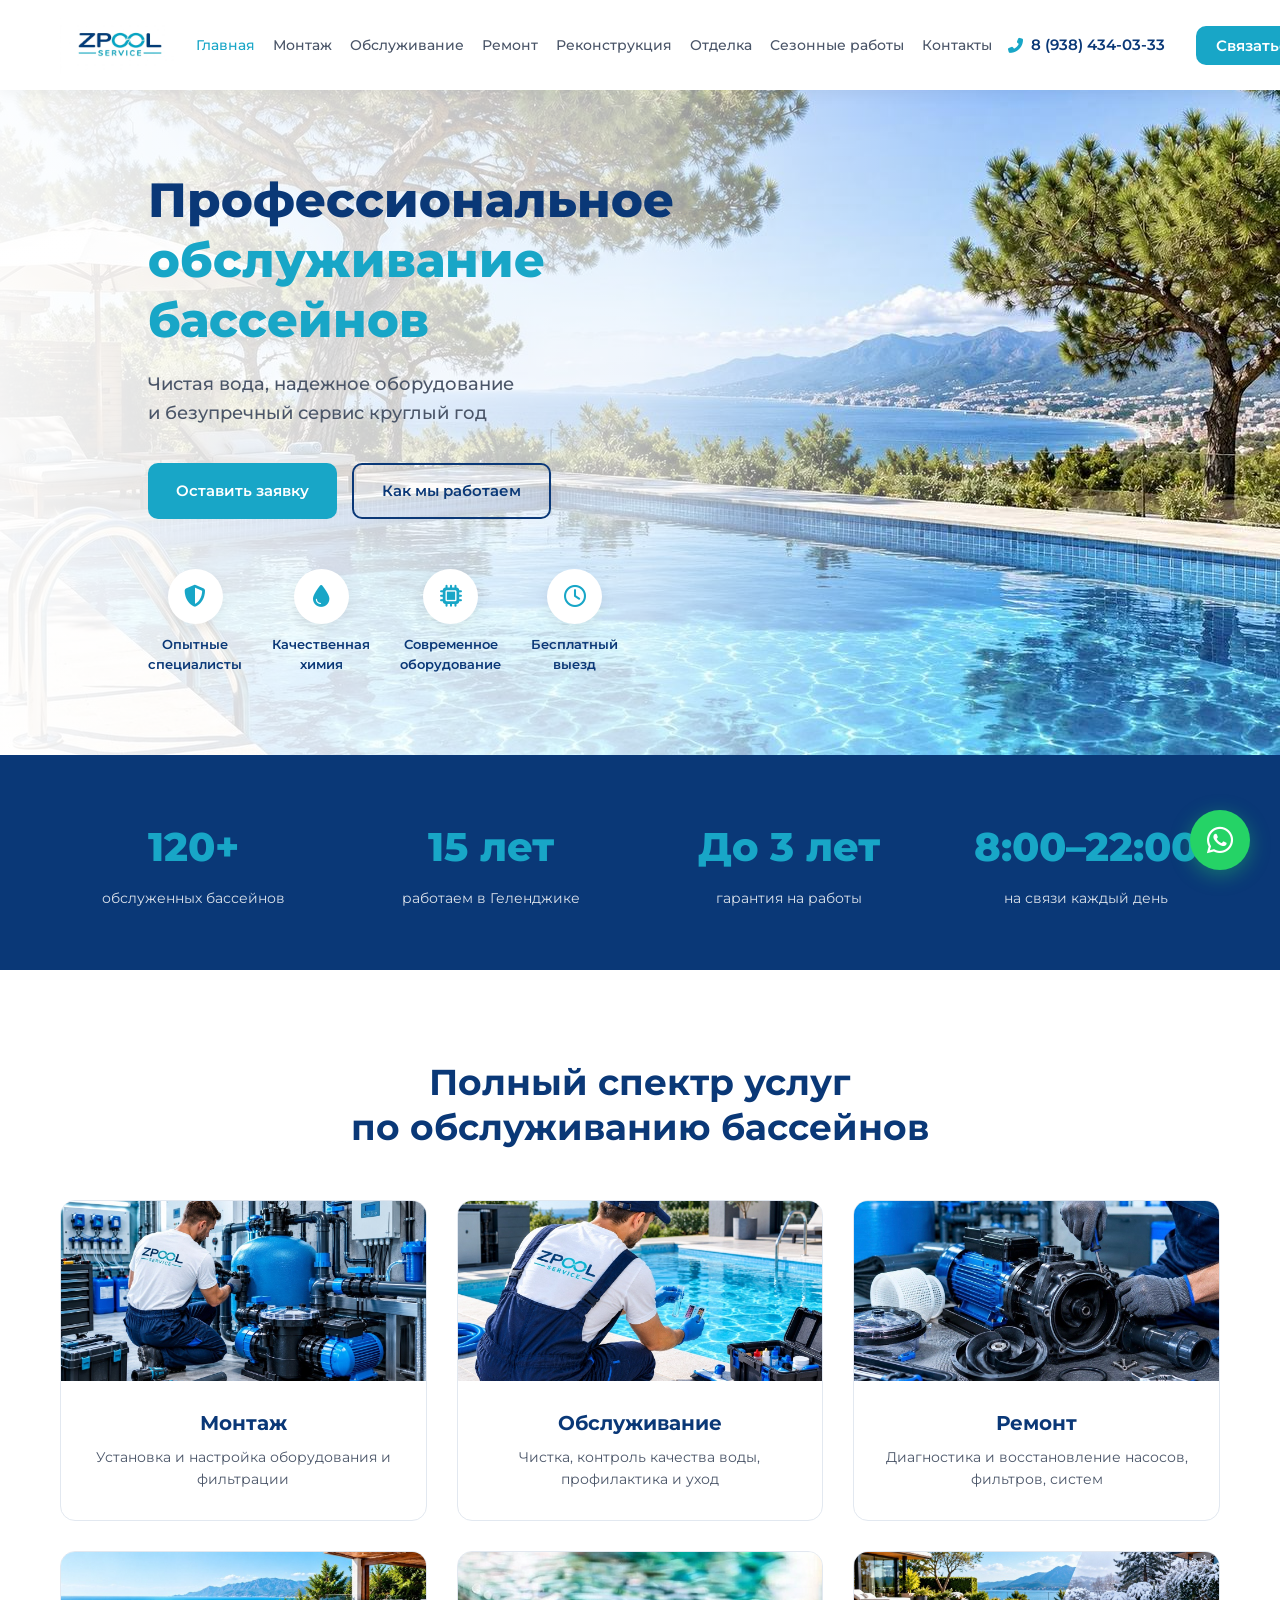
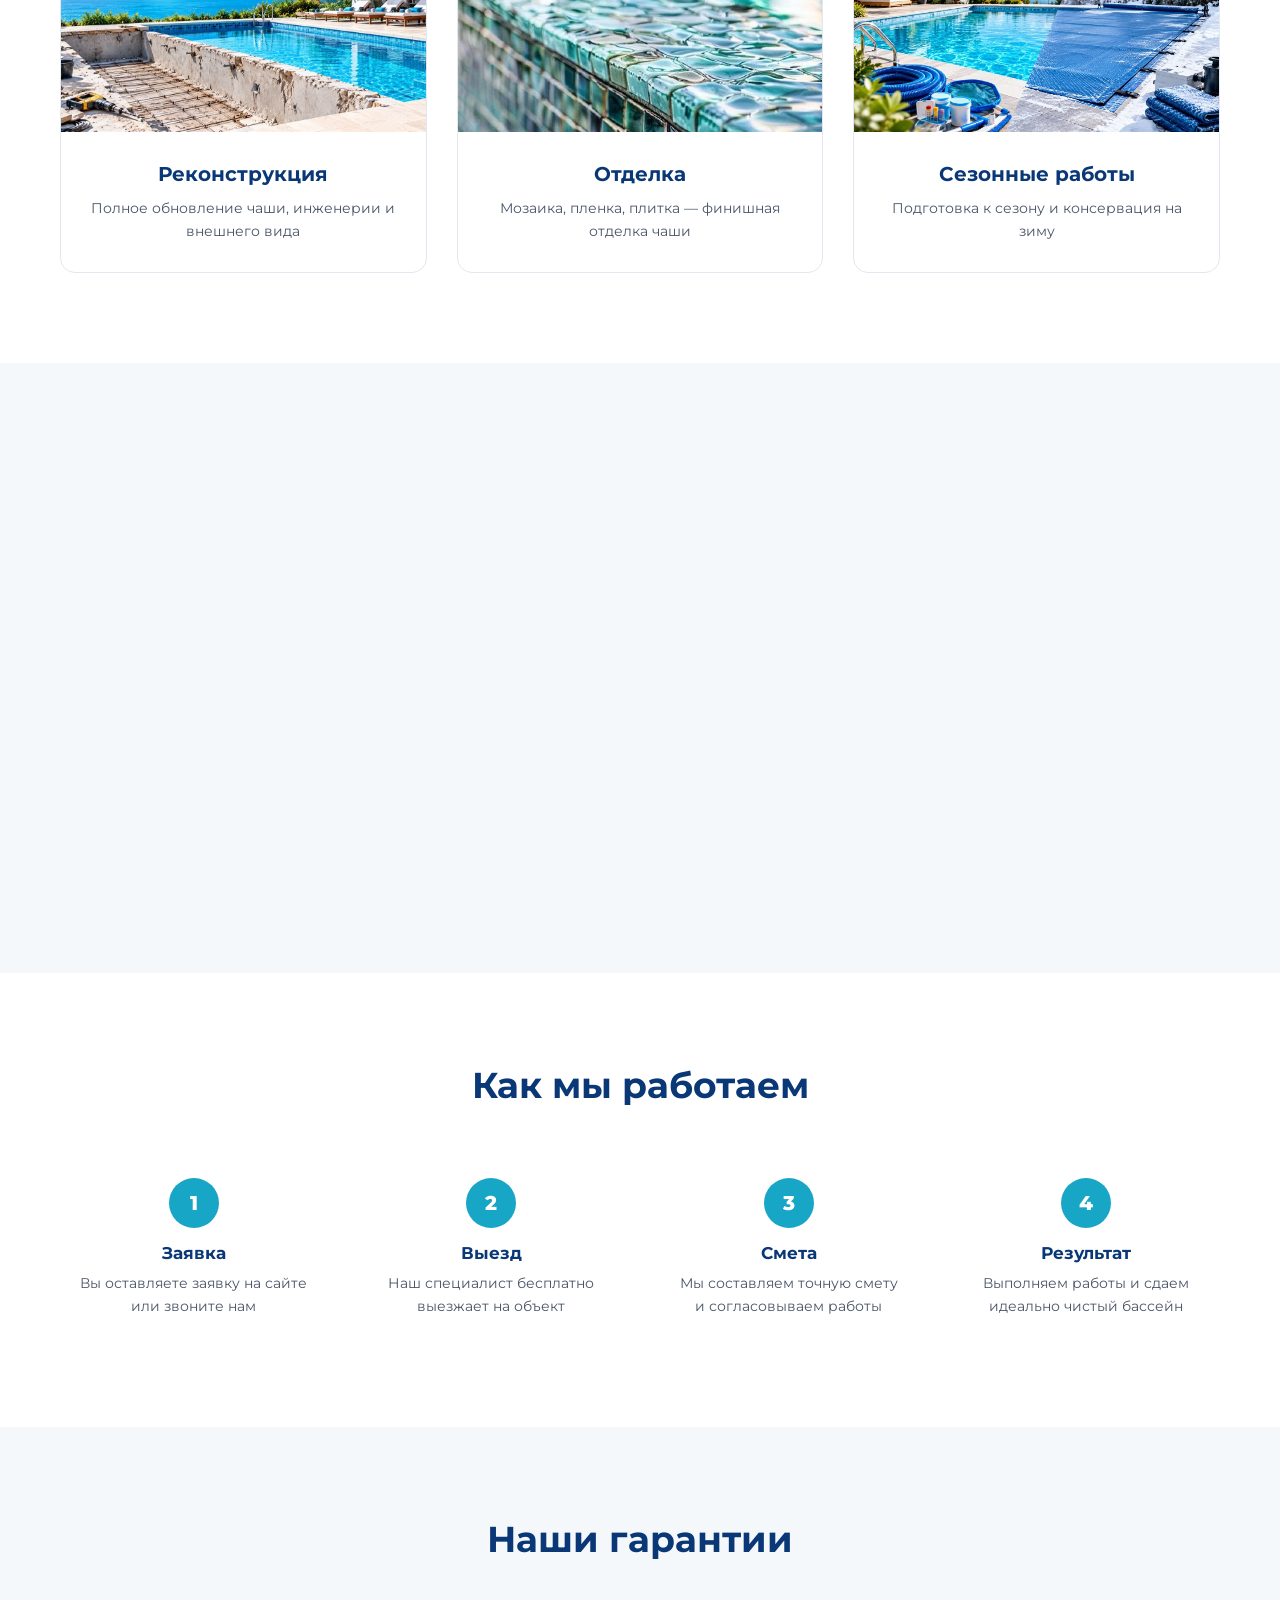
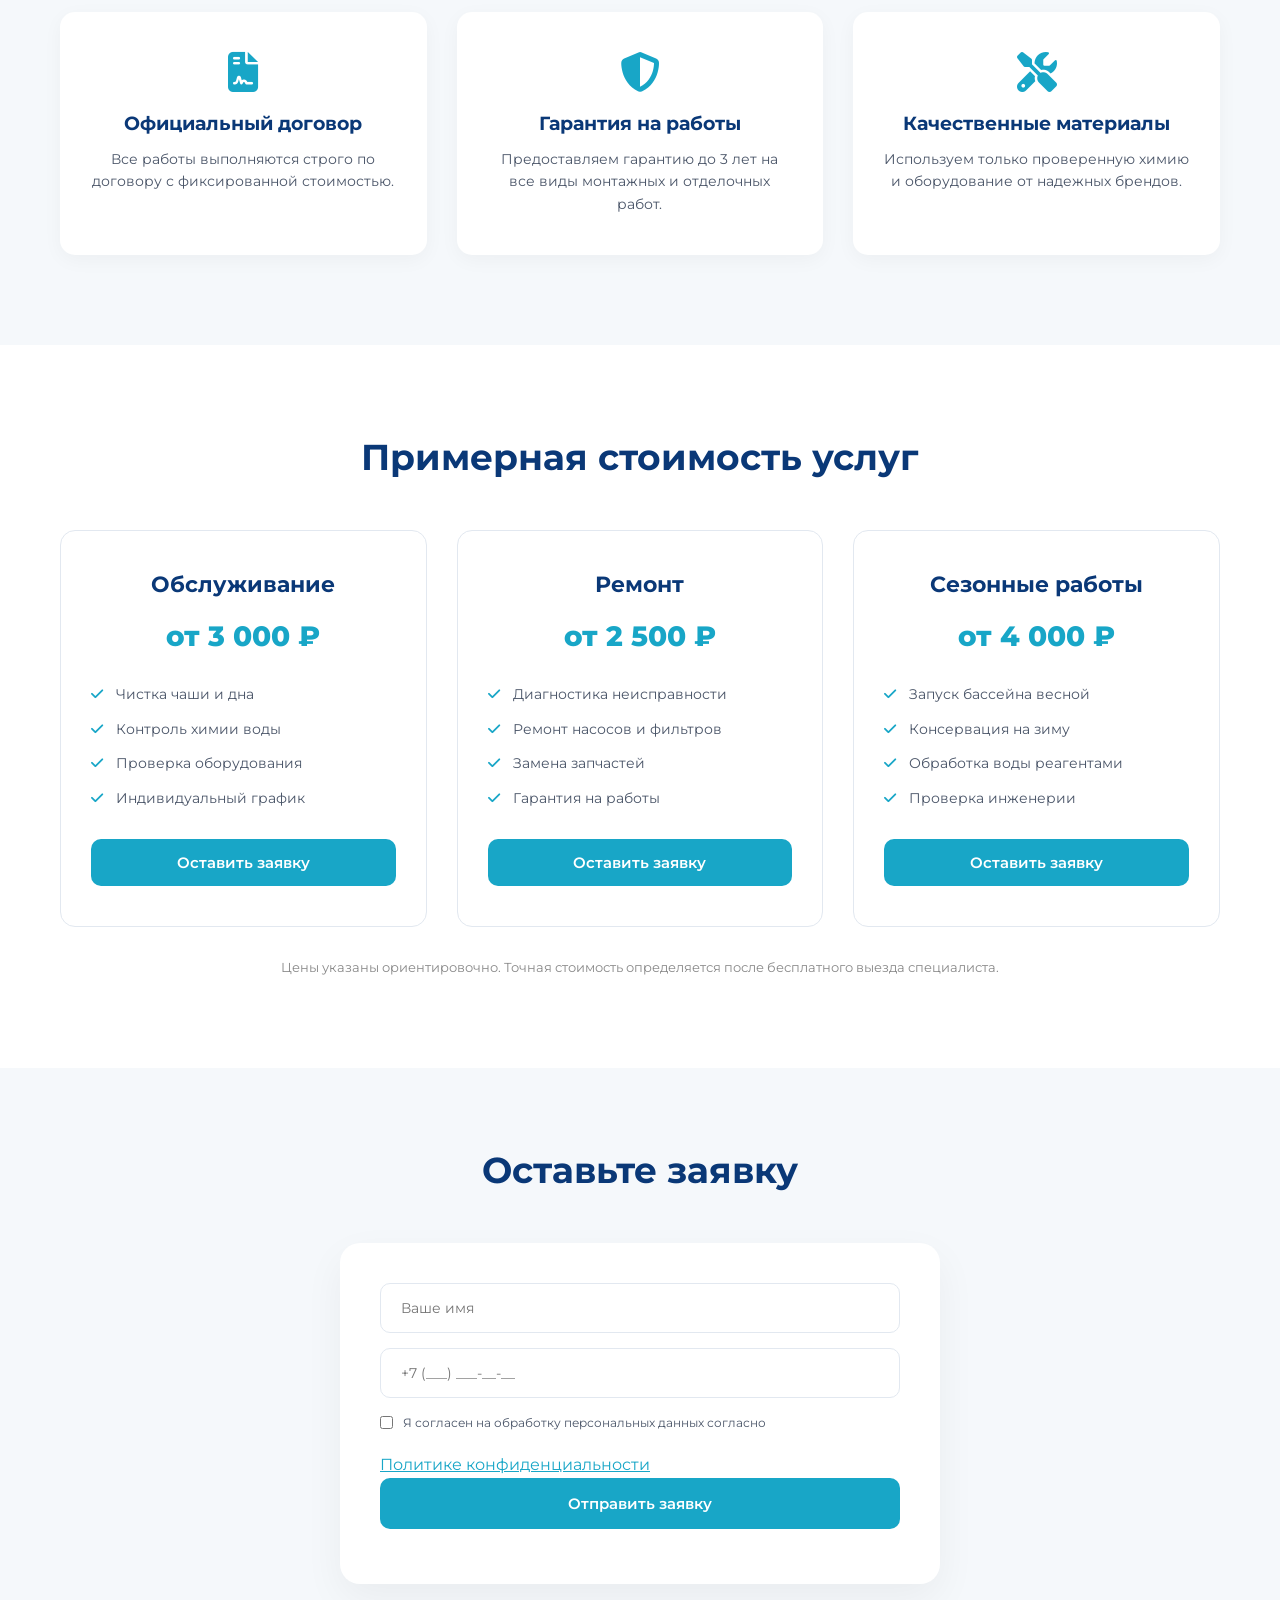
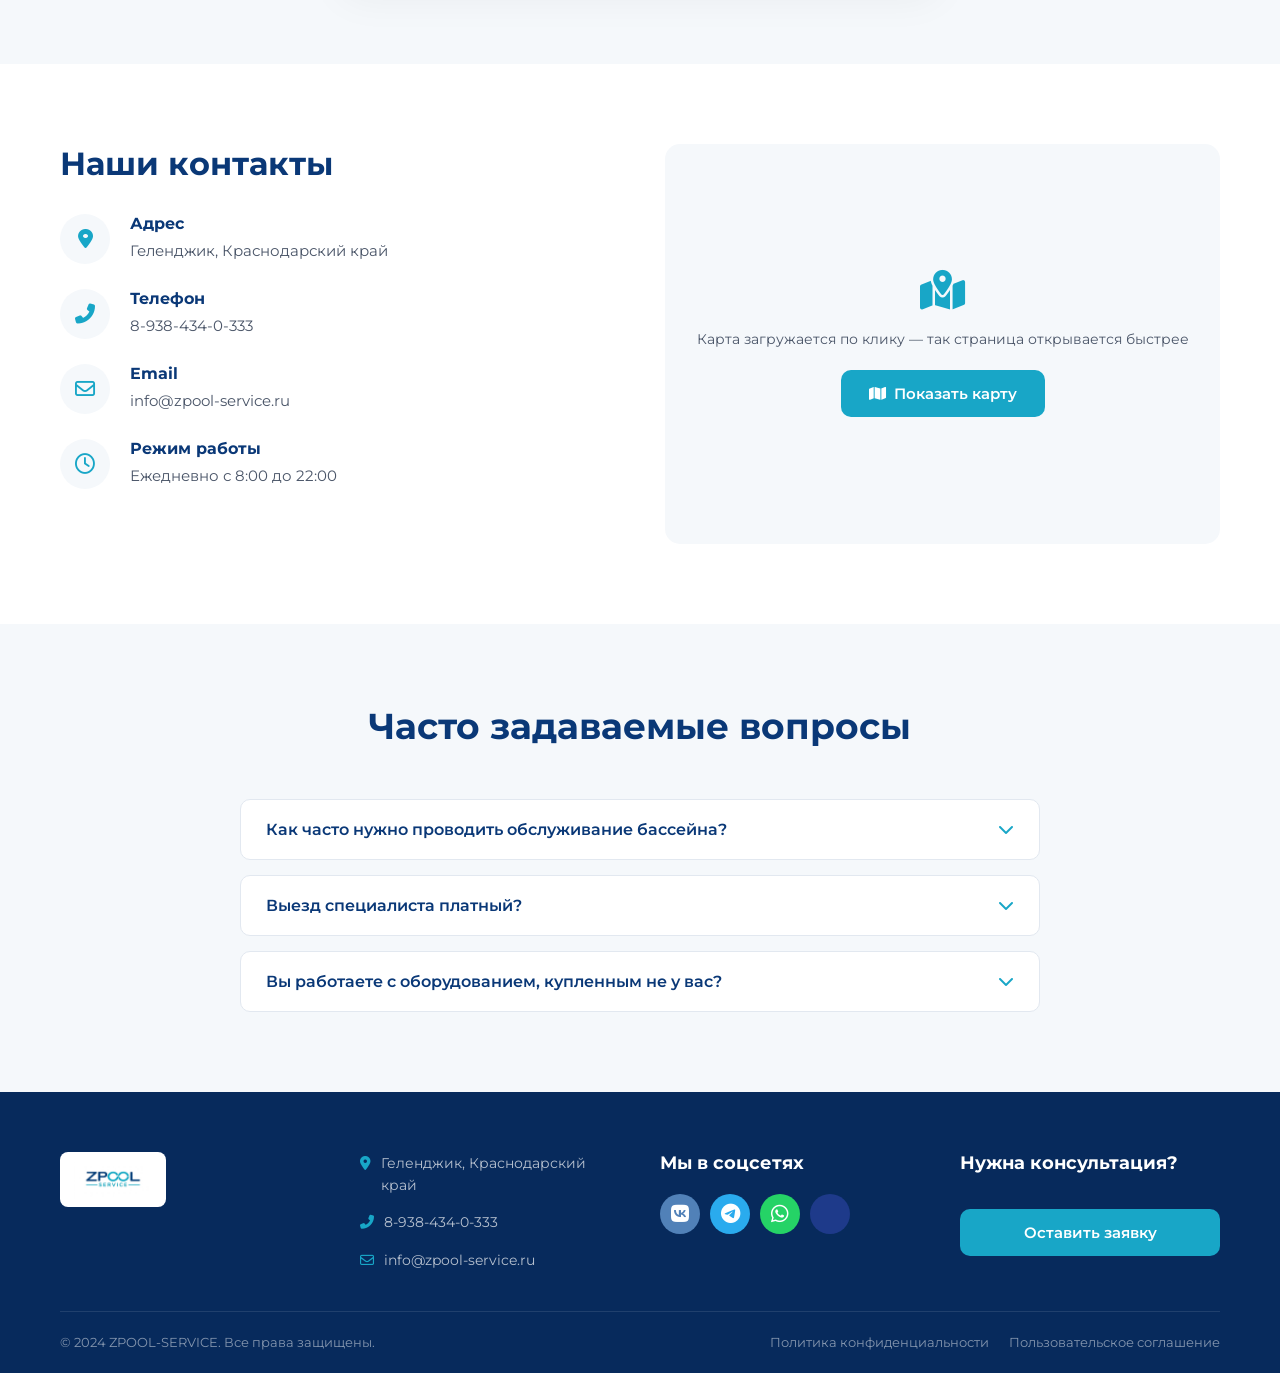
==== commit 1a6266b4: "index.html" ====
--- a/index.html
+++ b/index.html
@@ -78,42 +78,42 @@
             <h2 class="section-title reveal">Полный спектр услуг<br>по обслуживанию бассейнов</h2>
             <div class="services-grid">
                 <a href="montazh.html" class="service-card reveal">
-                    <div class="service-img"><img src="service-montazh.jpg" alt="Монтаж бассейна" loading="lazy"></div>
+                    <div class="service-img"><img src="service-montazh.jpg" alt="Монтаж бассейна" loading="lazy" width="600" height="400"></div>
                     <div class="service-content">
                         <h3>Монтаж</h3>
                         <p>Установка и настройка оборудования и фильтрации</p>
                     </div>
                 </a>
                 <a href="obsluzhivanie.html" class="service-card reveal">
-                    <div class="service-img"><img src="service-obsluzhivanie.jpg" alt="Обслуживание бассейна" loading="lazy"></div>
+                    <div class="service-img"><img src="service-obsluzhivanie.jpg" alt="Обслуживание бассейна" loading="lazy" width="600" height="400"></div>
                     <div class="service-content">
                         <h3>Обслуживание</h3>
                         <p>Чистка, контроль качества воды, профилактика и уход</p>
                     </div>
                 </a>
                 <a href="remont.html" class="service-card reveal">
-                    <div class="service-img"><img src="service-remont.jpg" alt="Ремонт бассейна" loading="lazy"></div>
+                    <div class="service-img"><img src="service-remont.jpg" alt="Ремонт бассейна" loading="lazy" width="600" height="400"></div>
                     <div class="service-content">
                         <h3>Ремонт</h3>
                         <p>Диагностика и восстановление насосов, фильтров, систем</p>
                     </div>
                 </a>
                 <a href="rekonstrukciya.html" class="service-card reveal">
-                    <div class="service-img"><img src="service-rekonstrukciya.jpg" alt="Реконструкция бассейна" loading="lazy"></div>
+                    <div class="service-img"><img src="service-rekonstrukciya.jpg" alt="Реконструкция бассейна" loading="lazy" width="600" height="400"></div>
                     <div class="service-content">
                         <h3>Реконструкция</h3>
                         <p>Полное обновление чаши, инженерии и внешнего вида</p>
                     </div>
                 </a>
                 <a href="otdelka.html" class="service-card reveal">
-                    <div class="service-img"><img src="service-otdelka.jpg" alt="Отделка бассейна" loading="lazy"></div>
+                    <div class="service-img"><img src="service-otdelka.jpg" alt="Отделка бассейна" loading="lazy" width="600" height="400"></div>
                     <div class="service-content">
                         <h3>Отделка</h3>
                         <p>Мозаика, пленка, плитка — финишная отделка чаши</p>
                     </div>
                 </a>
                 <a href="season.html" class="service-card reveal">
-                    <div class="service-img"><img src="service-season.jpg" alt="Сезонные работы" loading="lazy"></div>
+                    <div class="service-img"><img src="service-season.jpg" alt="Сезонные работы" loading="lazy" width="600" height="400"></div>
                     <div class="service-content">
                         <h3>Сезонные работы</h3>
                         <p>Подготовка к сезону и консервация на зиму</p>
@@ -143,7 +143,6 @@
                                 <h4>Монтаж оборудования Ospa, Dinotec</h4>
                                 <p>Профессиональная установка и настройка премиум-оборудования.</p>
                                 <div class="brand-logos">
-                                    <!-- Убраны размеры width/height для корректного масштабирования через CSS -->
                                     <div class="brand-ospa"><img src="ospa-logo.png" alt="Ospa" loading="lazy"></div>
                                     <div class="brand-dinotec"><img src="dinotec.png" alt="Dinotec" loading="lazy"></div>
                                 </div>
@@ -257,12 +256,21 @@
                     <input type="hidden" name="from_name" value="ZPOOL SERVICE">
                     <input type="hidden" name="subject" value="Новая заявка с сайта ZPOOL SERVICE">
                     <input type="checkbox" name="botcheck" style="display: none;" tabindex="-1" aria-hidden="true">
-                    <input type="text" name="name" class="form-control" placeholder="Ваше имя" required autocomplete="name">
-                    <input type="tel" name="phone" class="form-control" placeholder="+7 (___) ___-__-__" required autocomplete="tel" inputmode="tel" pattern="\+?[0-9\s\-\(\)]{10,18}" title="Введите корректный номер телефона">
-                    <label class="consent-label">
-                        <input type="checkbox" name="consent" value="yes" required>
-                        <span>Я согласен на обработку персональных данных согласно <button type="button" class="open-privacy open-privacy-link">Политике конфиденциальности</button></span>
-                    </label>
+
+                    <label for="request-name" class="sr-only">Ваше имя</label>
+                    <input id="request-name" type="text" name="name" class="form-control" placeholder="Ваше имя" required autocomplete="name">
+
+                    <label for="request-phone" class="sr-only">Телефон</label>
+                    <input id="request-phone" type="tel" name="phone" class="form-control" placeholder="+7 (___) ___-__-__" required autocomplete="tel" inputmode="tel" pattern="\+?[0-9\s\-\(\)]{10,18}" title="Введите корректный номер телефона">
+
+                    <div class="consent-wrapper">
+                        <label class="consent-label">
+                            <input type="checkbox" name="consent" value="yes" required>
+                            <span>Я согласен на обработку персональных данных согласно</span>
+                        </label>
+                        <button type="button" class="open-privacy open-privacy-link">Политике конфиденциальности</button>
+                    </div>
+
                     <button type="submit" class="btn-primary" style="width: 100%; padding: 16px;">Отправить заявку</button>
                     <div id="formMessage" class="form-message" role="status" aria-live="polite"></div>
                 </form>
@@ -365,32 +373,41 @@
         <a href="https://wa.me/79384340333" class="mobile-bar-wa"><i class="fab fa-whatsapp"></i> WhatsApp</a>
     </div>
 
-    <div class="modal-overlay" id="callbackModal" role="dialog" aria-modal="true">
+    <div class="modal-overlay" id="callbackModal" role="dialog" aria-modal="true" aria-labelledby="callbackTitle">
         <div class="modal-content">
             <button class="close-modal close-callback" aria-label="Закрыть окно" type="button">&times;</button>
-            <h3 style="text-align:center; margin-bottom: 15px; color: var(--c-dark); font-size: 24px;">Оставить заявку</h3>
+            <h3 id="callbackTitle" style="text-align:center; margin-bottom: 15px; color: var(--c-dark); font-size: 24px;">Оставить заявку</h3>
             <p style="text-align:center; font-size: 14px; margin-bottom: 25px;">Оставьте свои контакты, и мы перезвоним вам в течение 15 минут</p>
             <form id="modalForm" action="https://api.web3forms.com/submit" method="POST">
                 <input type="hidden" name="access_key" value="ВАШ_ACCESS_KEY_ЗДЕСЬ">
                 <input type="hidden" name="from_name" value="ZPOOL SERVICE">
                 <input type="hidden" name="subject" value="Новая заявка с сайта ZPOOL SERVICE (модалка)">
                 <input type="checkbox" name="botcheck" style="display: none;" tabindex="-1" aria-hidden="true">
-                <input type="text" name="name" class="form-control" placeholder="Ваше имя" required autocomplete="name">
-                <input type="tel" name="phone" class="form-control" placeholder="+7 (___) ___-__-__" required autocomplete="tel" inputmode="tel" pattern="\+?[0-9\s\-\(\)]{10,18}" title="Введите корректный номер телефона">
-                <label class="consent-label">
-                    <input type="checkbox" name="consent" value="yes" required>
-                    <span>Я согласен на обработку персональных данных согласно <button type="button" class="open-privacy open-privacy-link">Политике конфиденциальности</button></span>
-                </label>
+
+                <label for="modal-name" class="sr-only">Ваше имя</label>
+                <input id="modal-name" type="text" name="name" class="form-control" placeholder="Ваше имя" required autocomplete="name">
+
+                <label for="modal-phone" class="sr-only">Телефон</label>
+                <input id="modal-phone" type="tel" name="phone" class="form-control" placeholder="+7 (___) ___-__-__" required autocomplete="tel" inputmode="tel" pattern="\+?[0-9\s\-\(\)]{10,18}" title="Введите корректный номер телефона">
+
+                <div class="consent-wrapper">
+                    <label class="consent-label">
+                        <input type="checkbox" name="consent" value="yes" required>
+                        <span>Я согласен на обработку персональных данных согласно</span>
+                    </label>
+                    <button type="button" class="open-privacy open-privacy-link">Политике конфиденциальности</button>
+                </div>
+
                 <button type="submit" class="btn-primary" style="width: 100%; padding: 16px;">Отправить</button>
                 <div id="modalMessage" class="form-message" role="status" aria-live="polite"></div>
             </form>
         </div>
     </div>
 
-    <div class="modal-overlay" id="privacyModal" role="dialog" aria-modal="true">
+    <div class="modal-overlay" id="privacyModal" role="dialog" aria-modal="true" aria-labelledby="privacyTitle">
         <div class="modal-content modal-large">
             <button class="close-modal close-privacy" aria-label="Закрыть окно" type="button">&times;</button>
-            <h3 style="text-align: left; margin-bottom: 15px; color: var(--c-dark); font-size: 22px;">Политика конфиденциальности</h3>
+            <h3 id="privacyTitle" style="text-align: left; margin-bottom: 15px; color: var(--c-dark); font-size: 22px;">Политика конфиденциальности</h3>
             <div class="legal-text">
                 <p><strong>1. Общие положения</strong><br>Настоящая Политика конфиденциальности действует в отношении всей информации, которую сайт ZPOOL SERVICE может получить о Пользователе.</p>
                 <p><strong>2. Какие данные мы собираем</strong><br>Мы собираем только те данные, которые Пользователь предоставляет добровольно при заполнении формы: Имя и номер телефона.</p>
@@ -399,10 +416,10 @@
         </div>
     </div>
 
-    <div class="modal-overlay" id="termsModal" role="dialog" aria-modal="true">
+    <div class="modal-overlay" id="termsModal" role="dialog" aria-modal="true" aria-labelledby="termsTitle">
         <div class="modal-content modal-large">
             <button class="close-modal close-terms" aria-label="Закрыть окно" type="button">&times;</button>
-            <h3 style="text-align: left; margin-bottom: 15px; color: var(--c-dark); font-size: 22px;">Пользовательское соглашение</h3>
+            <h3 id="termsTitle" style="text-align: left; margin-bottom: 15px; color: var(--c-dark); font-size: 22px;">Пользовательское соглашение</h3>
             <div class="legal-text">
                 <p><strong>1. Общие положения</strong><br>Настоящее Соглашение регулирует отношения между владельцем сайта ZPOOL SERVICE и Пользователем при использовании сайта.</p>
                 <p><strong>2. Предмет соглашения</strong><br>Сайт предоставляет Пользователю доступ к информации об услугах. Оставляя заявку, Пользователь подтверждает согласие на обработку данных.</p>
@@ -413,4 +430,4 @@
     <noscript><style>.reveal { opacity: 1; transform: none; }</style></noscript>
     <script src="script.js" defer></script>
 </body>
-</html>+</html>
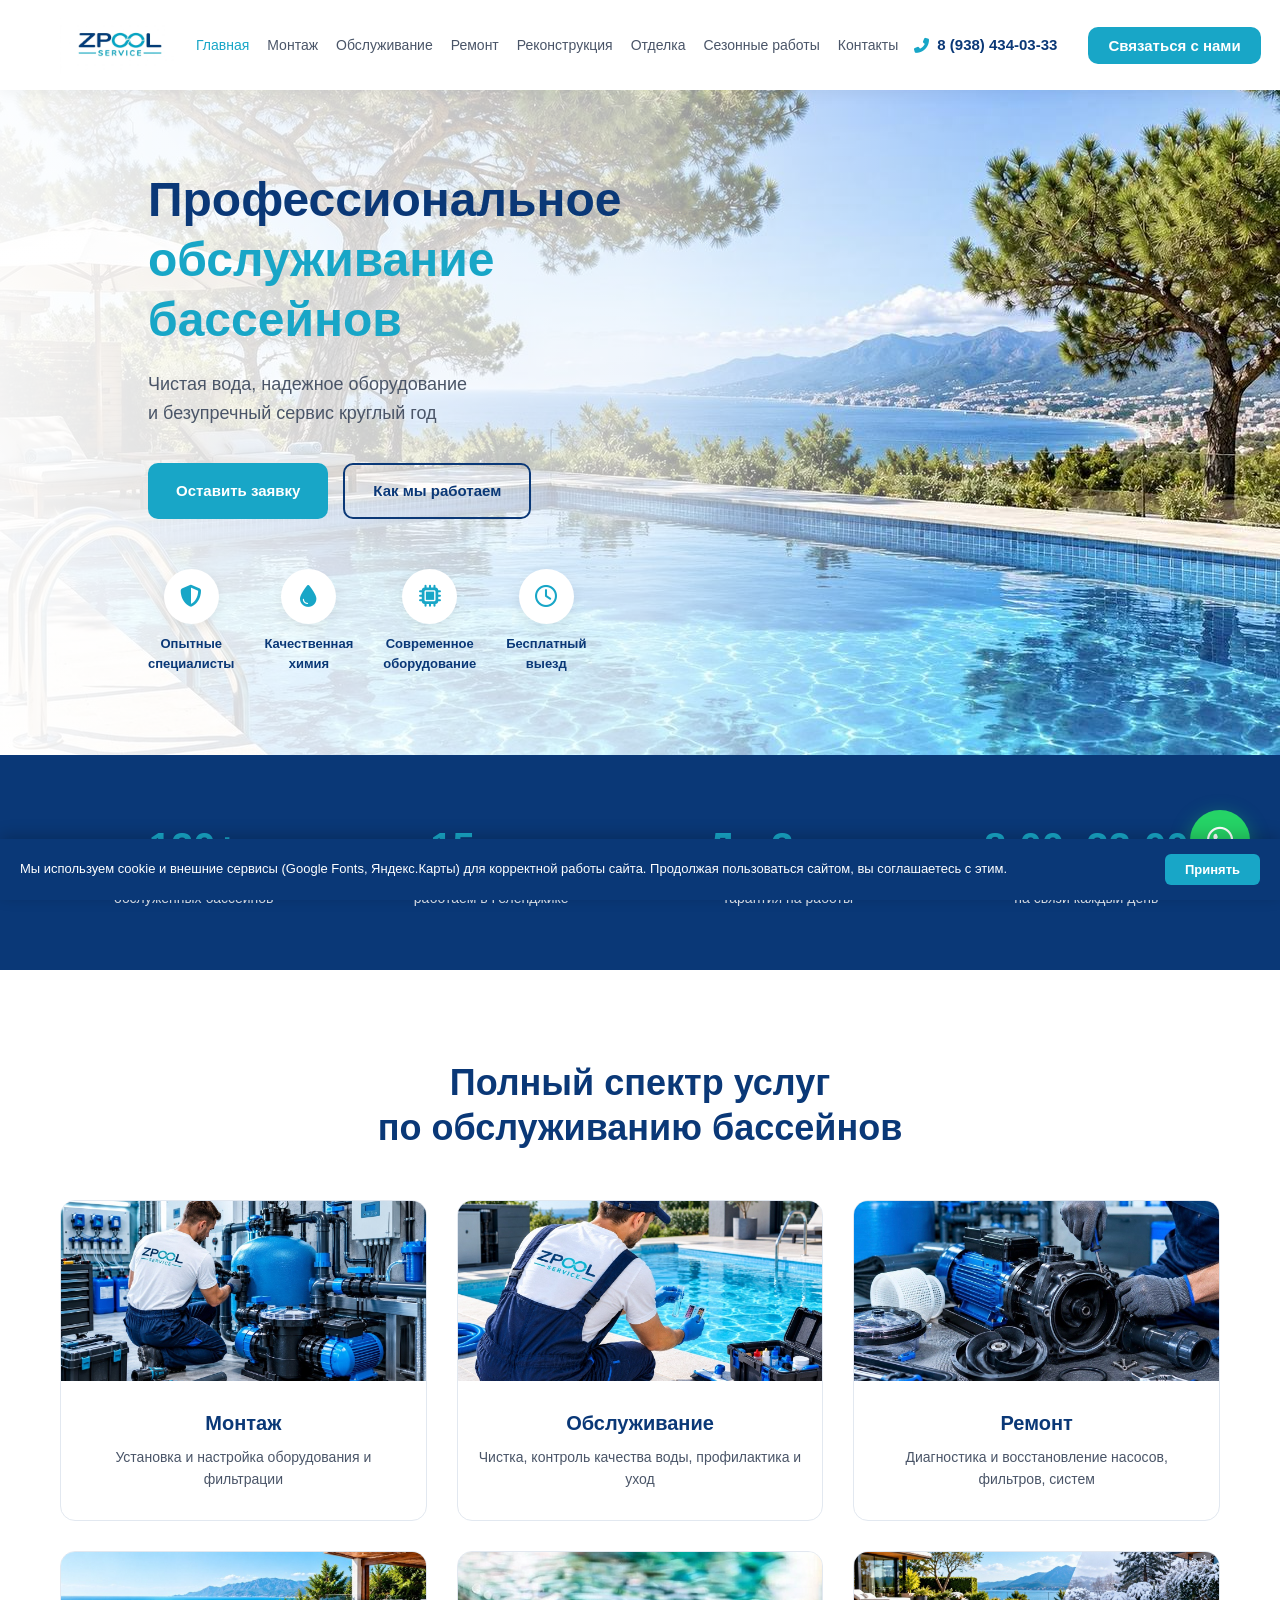
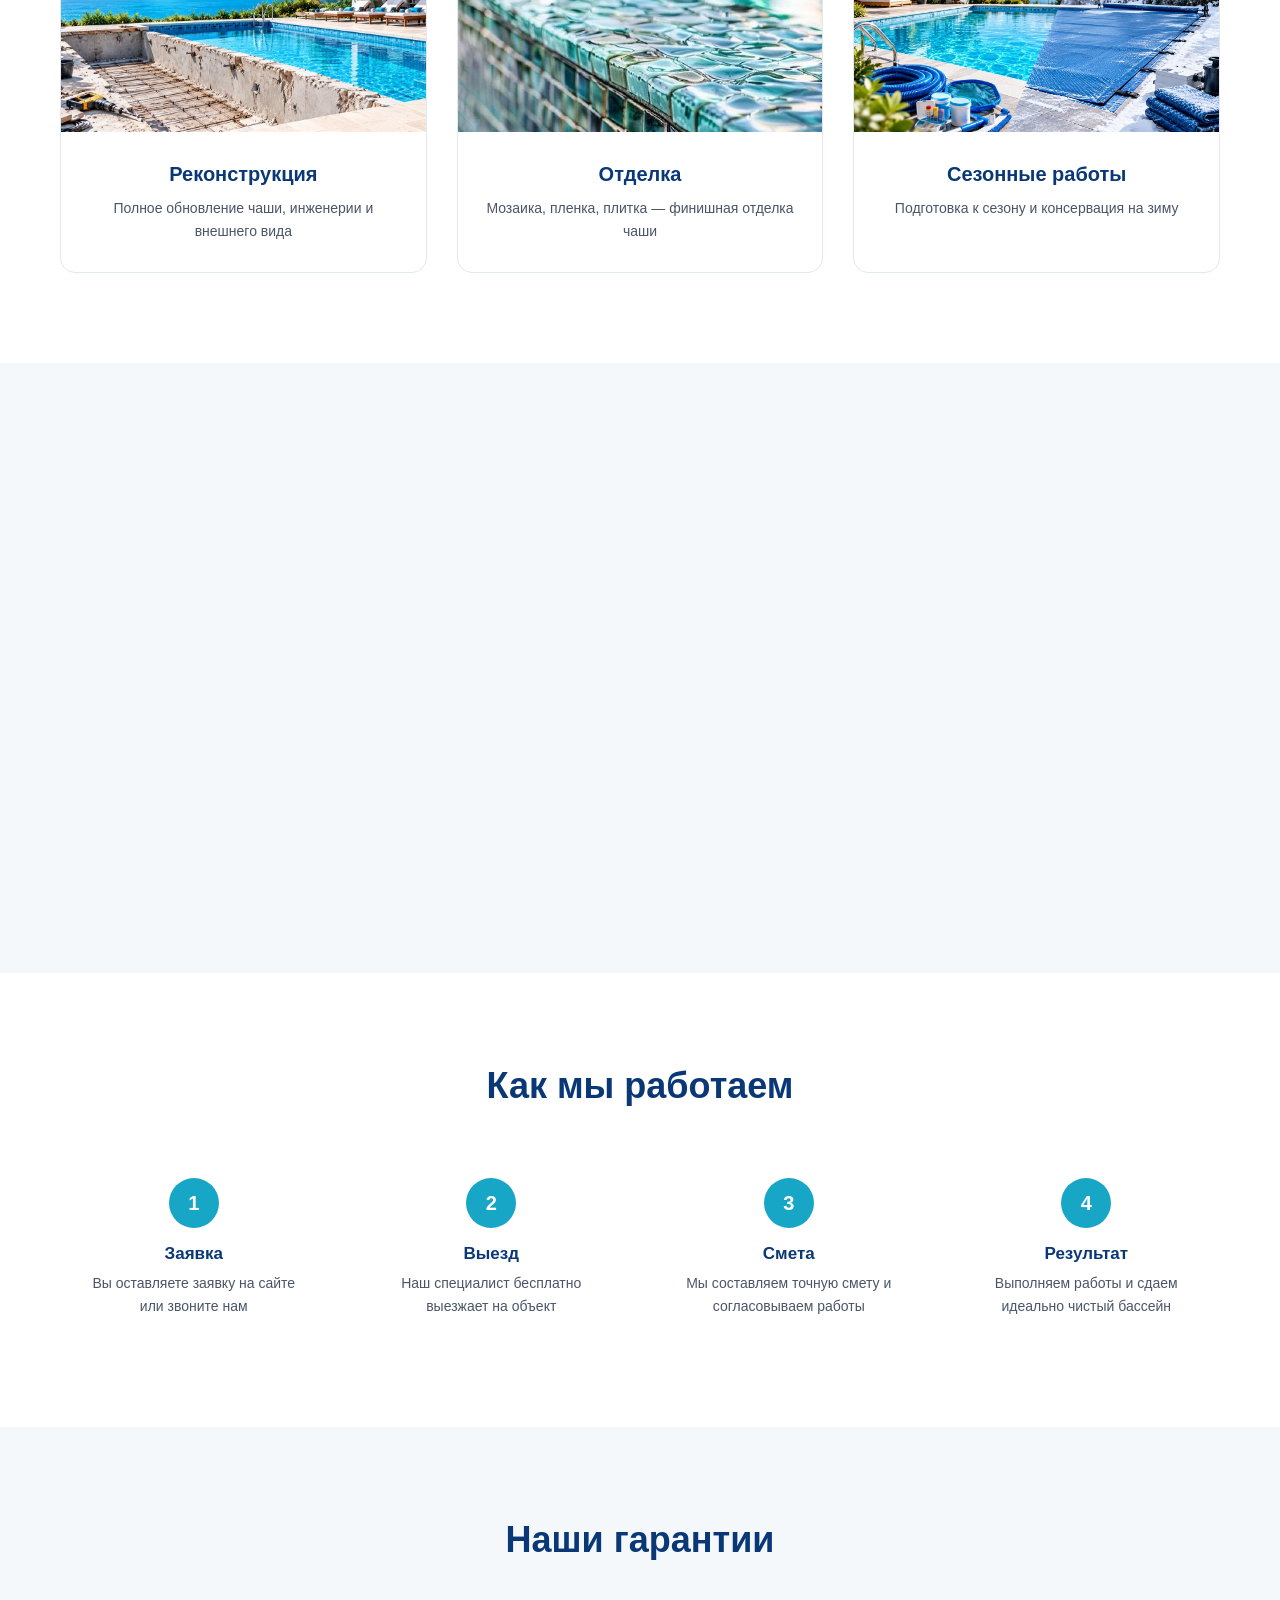
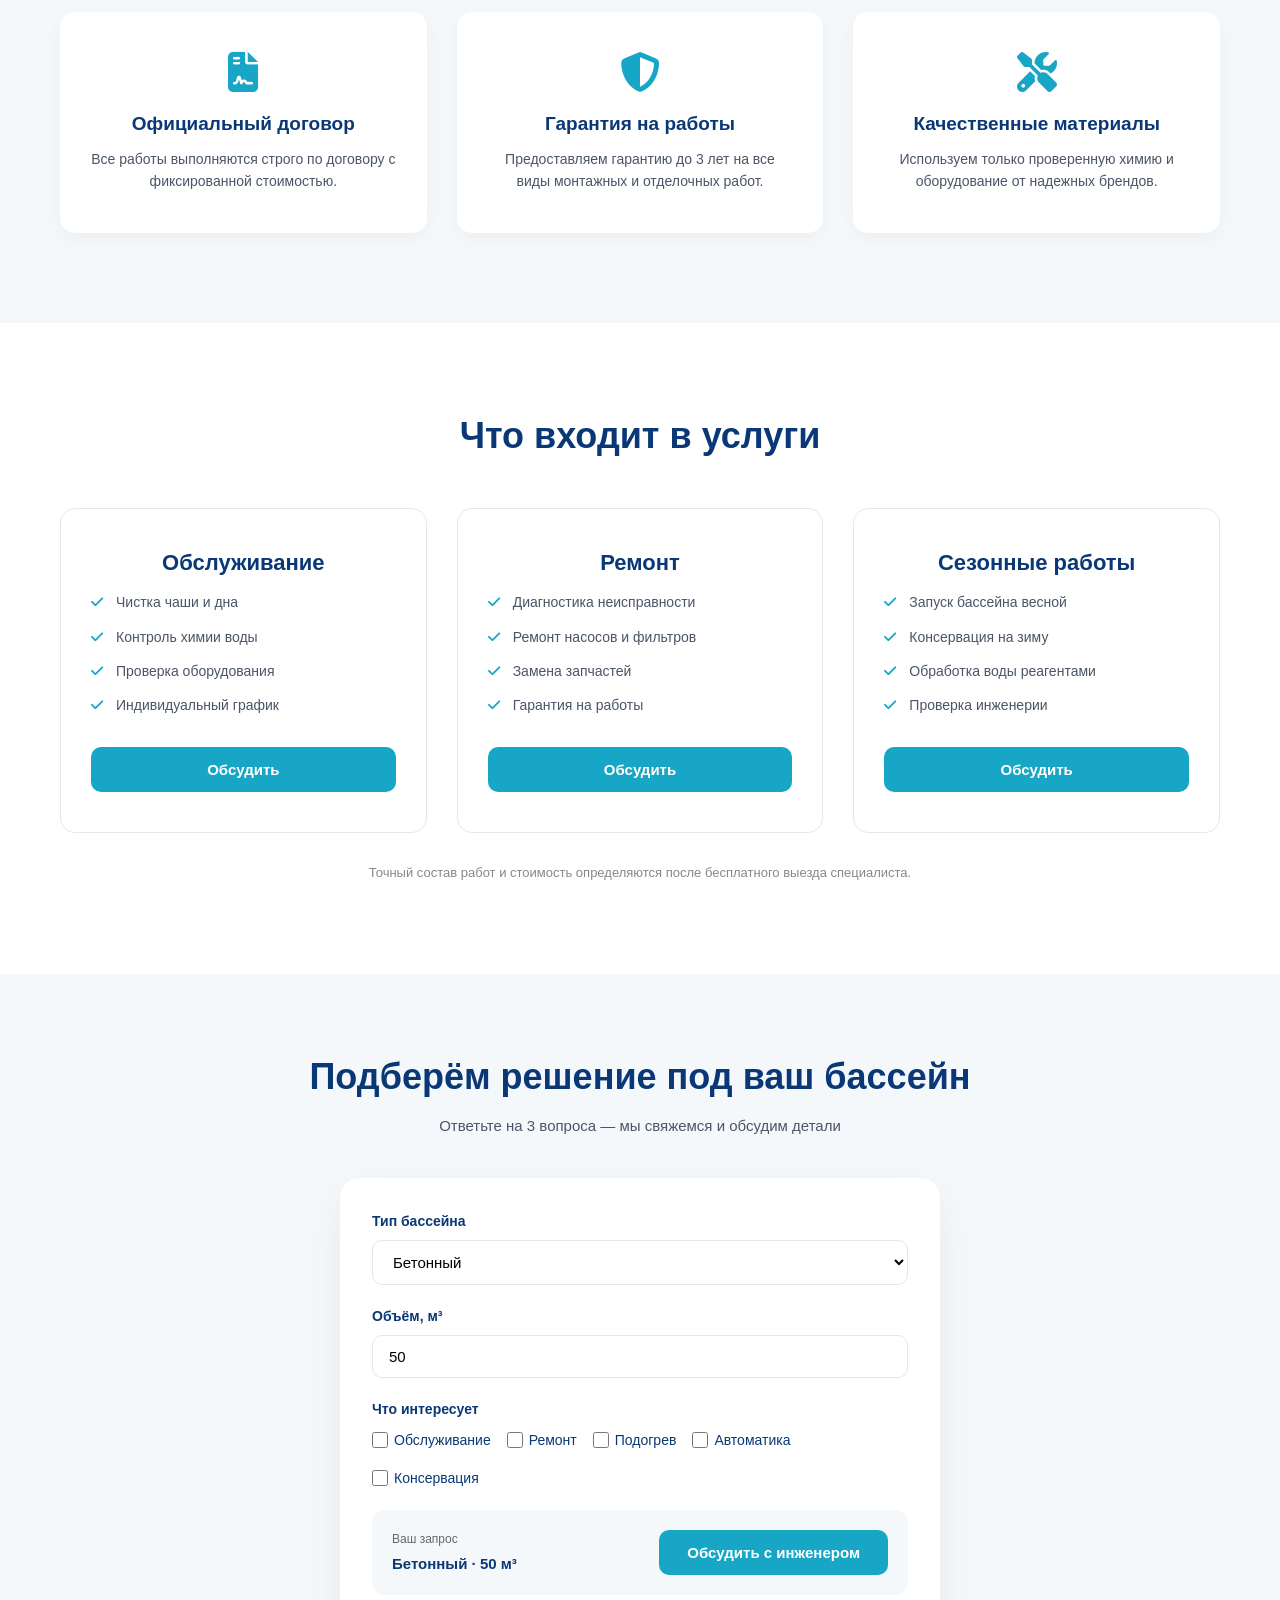
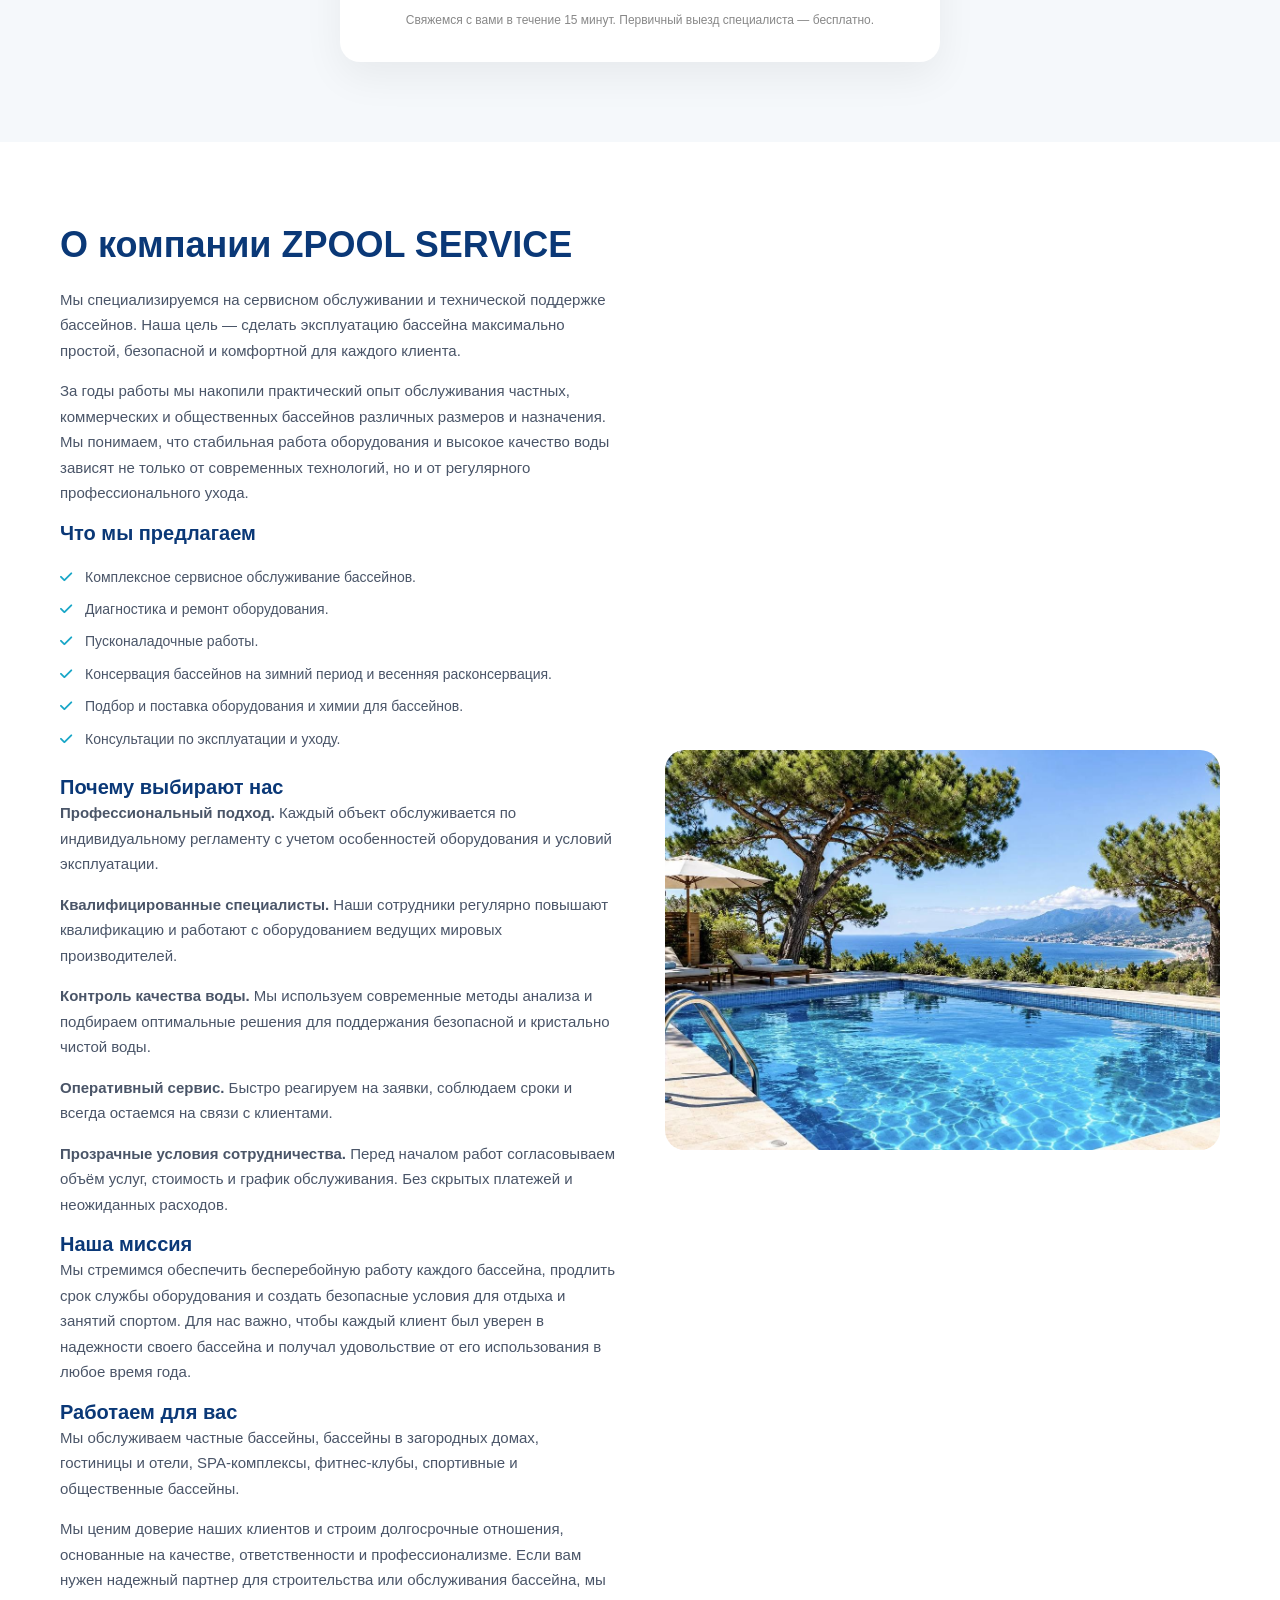
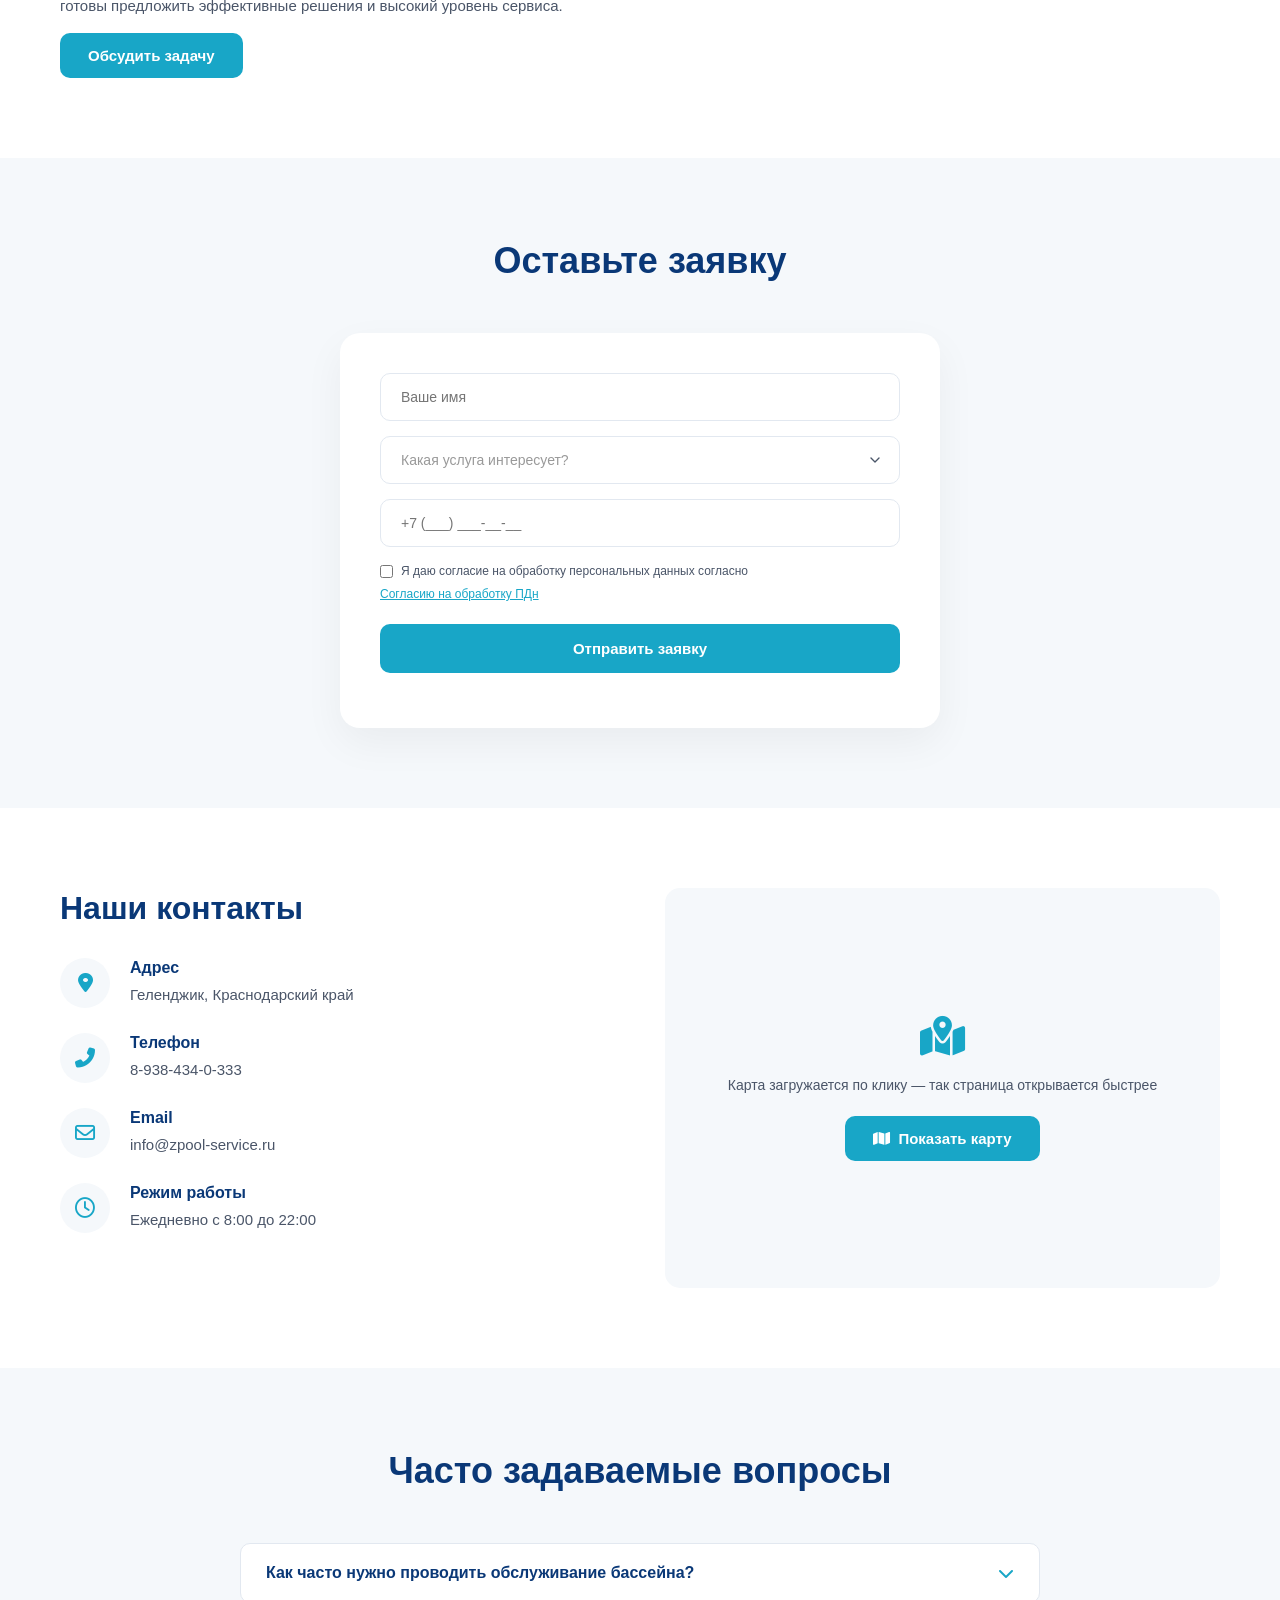
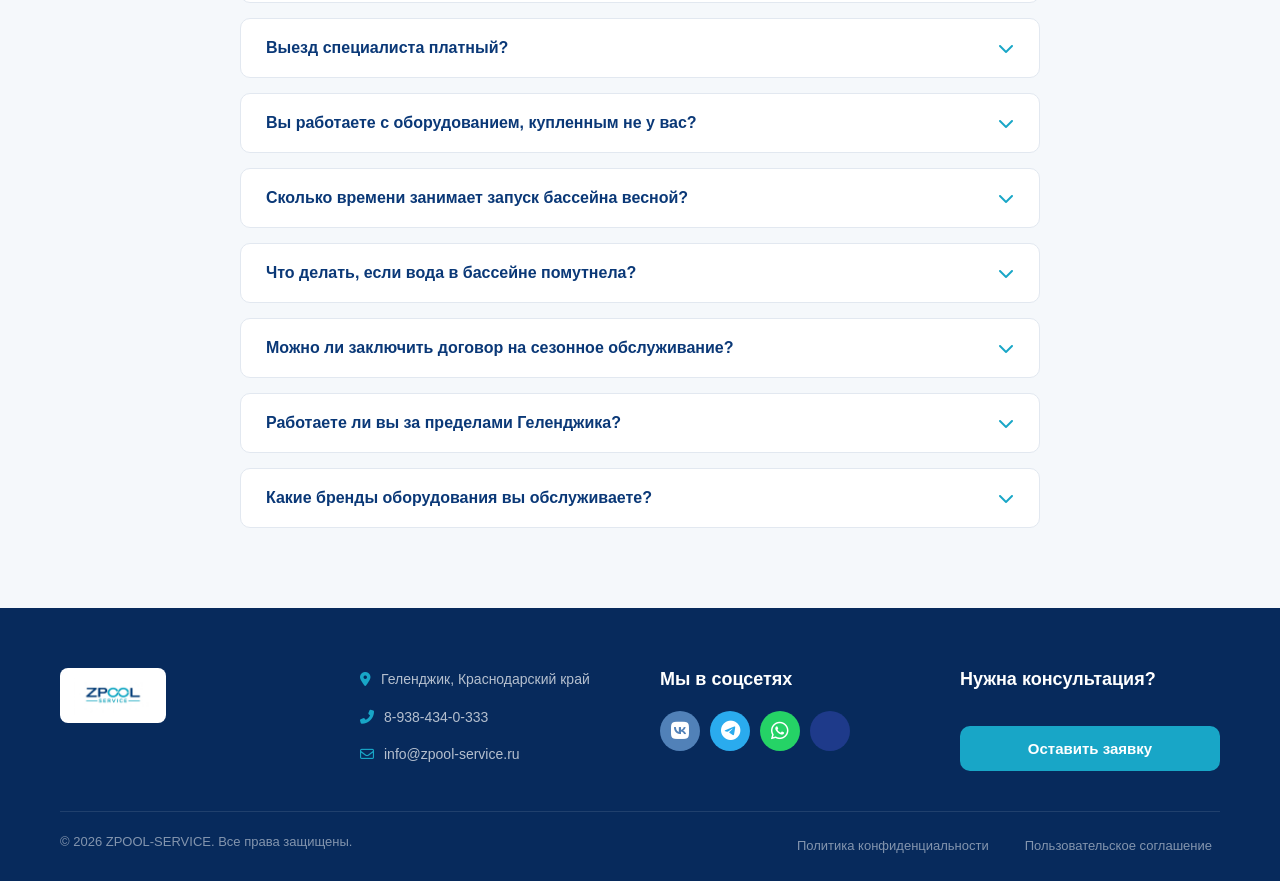
==== commit 112f0bae: "Add files via upload" ====
--- a/index.html
+++ b/index.html
@@ -2,6 +2,7 @@
 <html lang="ru">
 <head>
     <meta charset="UTF-8">
+    <meta http-equiv="Content-Security-Policy" content="default-src 'self'; script-src 'self'; style-src 'self' 'unsafe-inline' https://fonts.googleapis.com https://cdnjs.cloudflare.com; font-src 'self' https://fonts.gstatic.com https://cdnjs.cloudflare.com; img-src 'self' data: https://maxicons.ru; frame-src https://yandex.ru; connect-src 'self' https://api.web3forms.com; base-uri 'self'; form-action 'self' https://api.web3forms.com; object-src 'none'">
     <meta name="viewport" content="width=device-width, initial-scale=1.0, maximum-scale=5.0">
     <title>ZPOOL SERVICE - Обслуживание бассейнов в Геленджике</title>
     <meta name="description" content="Профессиональное обслуживание бассейнов в Геленджике. Чистка, ремонт, монтаж оборудования Ospa, Dinotec. Бесплатный выезд специалиста.">
@@ -17,8 +18,45 @@
     <link rel="preconnect" href="https://fonts.googleapis.com">
     <link rel="preconnect" href="https://fonts.gstatic.com" crossorigin>
     <link href="https://fonts.googleapis.com/css2?family=Montserrat:wght@400;500;600;700;800&display=swap" rel="stylesheet">
-    <link rel="stylesheet" href="https://cdnjs.cloudflare.com/ajax/libs/font-awesome/6.4.0/css/all.min.css">
+    <link rel="stylesheet" href="https://cdnjs.cloudflare.com/ajax/libs/font-awesome/6.4.0/css/all.min.css" integrity="sha512-iecdLmaskl7CVkqkXNQ/ZH/XLlvWZOJyj7Yy7tcenmpD1ypASozpmT/E0iPtmFIB46ZmdtAc9eNBvH0H/ZpiBw==" crossorigin="anonymous" referrerpolicy="no-referrer">
     <link rel="stylesheet" href="style.css">
+    <script type="application/ld+json">
+    {
+      "@context": "https://schema.org",
+      "@type": "LocalBusiness",
+      "name": "ZPOOL SERVICE",
+      "description": "Профессиональное обслуживание бассейнов в Геленджике: монтаж, ремонт, реконструкция, отделка, сезонные работы.",
+      "url": "https://kb61988.github.io/home-gel.github.io/",
+      "telephone": "+79384340333",
+      "email": "info@zpool-service.ru",
+      "image": "https://kb61988.github.io/home-gel.github.io/modern-rectangular-pool.jpg",
+      "address": {
+        "@type": "PostalAddress",
+        "addressLocality": "Геленджик",
+        "addressRegion": "Краснодарский край",
+        "addressCountry": "RU"
+      },
+      "openingHours": "Mo-Su 08:00-22:00",
+      "areaServed": "Геленджик",
+      "priceRange": "₽₽"
+    }
+    </script>
+    <script type="application/ld+json">
+    {
+      "@context": "https://schema.org",
+      "@type": "FAQPage",
+      "mainEntity": [
+        { "@type": "Question", "name": "Как часто нужно проводить обслуживание бассейна?", "acceptedAnswer": { "@type": "Answer", "text": "Для поддержания идеального качества воды рекомендуется проводить профилактическую чистку и проверку оборудования не реже 1-2 раз в неделю. Мы можем составить индивидуальный график в зависимости от интенсивности использования." } },
+        { "@type": "Question", "name": "Выезд специалиста платный?", "acceptedAnswer": { "@type": "Answer", "text": "Первичный выезд специалиста для оценки состояния бассейна и составления сметы — абсолютно бесплатный. Вы платите только за фактически выполненные работы и материалы." } },
+        { "@type": "Question", "name": "Вы работаете с оборудованием, купленным не у вас?", "acceptedAnswer": { "@type": "Answer", "text": "Да, мы обслуживаем и настраиваем оборудование любых популярных брендов (Ospa, Dinotec, Emaux и др.). Наши специалисты помогут с диагностикой и заменой запчастей." } },
+        { "@type": "Question", "name": "Сколько времени занимает запуск бассейна весной?", "acceptedAnswer": { "@type": "Answer", "text": "Обычно запуск занимает от 1 до 3 дней в зависимости от состояния бассейна после зимы. Точный срок специалист назовёт после осмотра." } },
+        { "@type": "Question", "name": "Что делать, если вода в бассейне помутнела?", "acceptedAnswer": { "@type": "Answer", "text": "Причин может быть несколько: нарушение фильтрации, дисбаланс химии или цветение водорослей. Не стоит решать проблему только химией — лучше вызвать специалиста для диагностики. Мы определим причину и устраним её." } },
+        { "@type": "Question", "name": "Можно ли заключить договор на сезонное обслуживание?", "acceptedAnswer": { "@type": "Answer", "text": "Да, мы предлагаем как разовое обслуживание, так и сезонные договоры с фиксированным графиком. Для постоянных клиентов действуют специальные условия." } },
+        { "@type": "Question", "name": "Работаете ли вы за пределами Геленджика?", "acceptedAnswer": { "@type": "Answer", "text": "Основная зона работы — Геленджик и ближайшие населённые пункты (Кабардинка, Дивноморское, Джанхот). По крупным объектам возможен выезд дальше — уточняйте по телефону." } },
+        { "@type": "Question", "name": "Какие бренды оборудования вы обслуживаете?", "acceptedAnswer": { "@type": "Answer", "text": "Работаем с большинством популярных брендов: Ospa, Dinotec, Emaux, Hayward, Astral, Kripsol и другими. Если у вас редкое оборудование — уточните, мы подскажем, сможем ли помочь." } }
+      ]
+    }
+    </script>
 </head>
 <body>
 
@@ -79,45 +117,27 @@
             <div class="services-grid">
                 <a href="montazh.html" class="service-card reveal">
                     <div class="service-img"><img src="service-montazh.jpg" alt="Монтаж бассейна" loading="lazy" width="600" height="400"></div>
-                    <div class="service-content">
-                        <h3>Монтаж</h3>
-                        <p>Установка и настройка оборудования и фильтрации</p>
-                    </div>
+                    <div class="service-content"><h3>Монтаж</h3><p>Установка и настройка оборудования и фильтрации</p></div>
                 </a>
                 <a href="obsluzhivanie.html" class="service-card reveal">
                     <div class="service-img"><img src="service-obsluzhivanie.jpg" alt="Обслуживание бассейна" loading="lazy" width="600" height="400"></div>
-                    <div class="service-content">
-                        <h3>Обслуживание</h3>
-                        <p>Чистка, контроль качества воды, профилактика и уход</p>
-                    </div>
+                    <div class="service-content"><h3>Обслуживание</h3><p>Чистка, контроль качества воды, профилактика и уход</p></div>
                 </a>
                 <a href="remont.html" class="service-card reveal">
                     <div class="service-img"><img src="service-remont.jpg" alt="Ремонт бассейна" loading="lazy" width="600" height="400"></div>
-                    <div class="service-content">
-                        <h3>Ремонт</h3>
-                        <p>Диагностика и восстановление насосов, фильтров, систем</p>
-                    </div>
+                    <div class="service-content"><h3>Ремонт</h3><p>Диагностика и восстановление насосов, фильтров, систем</p></div>
                 </a>
                 <a href="rekonstrukciya.html" class="service-card reveal">
                     <div class="service-img"><img src="service-rekonstrukciya.jpg" alt="Реконструкция бассейна" loading="lazy" width="600" height="400"></div>
-                    <div class="service-content">
-                        <h3>Реконструкция</h3>
-                        <p>Полное обновление чаши, инженерии и внешнего вида</p>
-                    </div>
+                    <div class="service-content"><h3>Реконструкция</h3><p>Полное обновление чаши, инженерии и внешнего вида</p></div>
                 </a>
                 <a href="otdelka.html" class="service-card reveal">
                     <div class="service-img"><img src="service-otdelka.jpg" alt="Отделка бассейна" loading="lazy" width="600" height="400"></div>
-                    <div class="service-content">
-                        <h3>Отделка</h3>
-                        <p>Мозаика, пленка, плитка — финишная отделка чаши</p>
-                    </div>
+                    <div class="service-content"><h3>Отделка</h3><p>Мозаика, пленка, плитка — финишная отделка чаши</p></div>
                 </a>
                 <a href="season.html" class="service-card reveal">
                     <div class="service-img"><img src="service-season.jpg" alt="Сезонные работы" loading="lazy" width="600" height="400"></div>
-                    <div class="service-content">
-                        <h3>Сезонные работы</h3>
-                        <p>Подготовка к сезону и консервация на зиму</p>
-                    </div>
+                    <div class="service-content"><h3>Сезонные работы</h3><p>Подготовка к сезону и консервация на зиму</p></div>
                 </a>
             </div>
         </div>
@@ -132,10 +152,7 @@
                     <div class="equipment-grid">
                         <div class="equip-item">
                             <div class="icon"><i class="fas fa-user"></i></div>
-                            <div>
-                                <h4>Индивидуальное обслуживание</h4>
-                                <p>Персональный подход, удобный график и решение под ваши задачи.</p>
-                            </div>
+                            <div><h4>Индивидуальное обслуживание</h4><p>Персональный подход, удобный график и решение под ваши задачи.</p></div>
                         </div>
                         <div class="equip-item">
                             <div class="icon"><i class="fas fa-paperclip"></i></div>
@@ -158,26 +175,10 @@
         <div class="container">
             <h2 class="section-title reveal">Как мы работаем</h2>
             <div class="process-grid reveal">
-                <div class="process-step">
-                    <div class="step-num">1</div>
-                    <h4>Заявка</h4>
-                    <p>Вы оставляете заявку на сайте или звоните нам</p>
-                </div>
-                <div class="process-step">
-                    <div class="step-num">2</div>
-                    <h4>Выезд</h4>
-                    <p>Наш специалист бесплатно выезжает на объект</p>
-                </div>
-                <div class="process-step">
-                    <div class="step-num">3</div>
-                    <h4>Смета</h4>
-                    <p>Мы составляем точную смету и согласовываем работы</p>
-                </div>
-                <div class="process-step">
-                    <div class="step-num">4</div>
-                    <h4>Результат</h4>
-                    <p>Выполняем работы и сдаем идеально чистый бассейн</p>
-                </div>
+                <div class="process-step"><div class="step-num">1</div><h4>Заявка</h4><p>Вы оставляете заявку на сайте или звоните нам</p></div>
+                <div class="process-step"><div class="step-num">2</div><h4>Выезд</h4><p>Наш специалист бесплатно выезжает на объект</p></div>
+                <div class="process-step"><div class="step-num">3</div><h4>Смета</h4><p>Мы составляем точную смету и согласовываем работы</p></div>
+                <div class="process-step"><div class="step-num">4</div><h4>Результат</h4><p>Выполняем работы и сдаем идеально чистый бассейн</p></div>
             </div>
         </div>
     </section>
@@ -186,64 +187,126 @@
         <div class="container">
             <h2 class="section-title reveal">Наши гарантии</h2>
             <div class="guarantees-grid">
-                <div class="guarantee-card reveal">
-                    <i class="fas fa-file-contract"></i>
-                    <h3>Официальный договор</h3>
-                    <p>Все работы выполняются строго по договору с фиксированной стоимостью.</p>
-                </div>
-                <div class="guarantee-card reveal">
-                    <i class="fas fa-shield-alt"></i>
-                    <h3>Гарантия на работы</h3>
-                    <p>Предоставляем гарантию до 3 лет на все виды монтажных и отделочных работ.</p>
-                </div>
-                <div class="guarantee-card reveal">
-                    <i class="fas fa-tools"></i>
-                    <h3>Качественные материалы</h3>
-                    <p>Используем только проверенную химию и оборудование от надежных брендов.</p>
-                </div>
-            </div>
-        </div>
-    </section>
-
-    <section class="prices" id="prices">
-        <div class="container">
-            <h2 class="section-title reveal">Примерная стоимость услуг</h2>
+                <div class="guarantee-card reveal"><i class="fas fa-file-contract"></i><h3>Официальный договор</h3><p>Все работы выполняются строго по договору с фиксированной стоимостью.</p></div>
+                <div class="guarantee-card reveal"><i class="fas fa-shield-alt"></i><h3>Гарантия на работы</h3><p>Предоставляем гарантию до 3 лет на все виды монтажных и отделочных работ.</p></div>
+                <div class="guarantee-card reveal"><i class="fas fa-tools"></i><h3>Качественные материалы</h3><p>Используем только проверенную химию и оборудование от надежных брендов.</p></div>
+            </div>
+        </div>
+    </section>
+
+    <section class="prices" id="what-included">
+        <div class="container">
+            <h2 class="section-title reveal">Что входит в услуги</h2>
             <div class="prices-grid reveal">
                 <div class="price-card">
                     <h3>Обслуживание</h3>
-                    <div class="price">от 3 000 ₽</div>
                     <ul>
                         <li>Чистка чаши и дна</li>
                         <li>Контроль химии воды</li>
                         <li>Проверка оборудования</li>
                         <li>Индивидуальный график</li>
                     </ul>
-                    <button class="btn-primary open-modal-btn" type="button">Оставить заявку</button>
+                    <button class="btn-primary open-modal-btn" type="button">Обсудить</button>
                 </div>
                 <div class="price-card">
                     <h3>Ремонт</h3>
-                    <div class="price">от 2 500 ₽</div>
                     <ul>
                         <li>Диагностика неисправности</li>
                         <li>Ремонт насосов и фильтров</li>
                         <li>Замена запчастей</li>
                         <li>Гарантия на работы</li>
                     </ul>
-                    <button class="btn-primary open-modal-btn" type="button">Оставить заявку</button>
+                    <button class="btn-primary open-modal-btn" type="button">Обсудить</button>
                 </div>
                 <div class="price-card">
                     <h3>Сезонные работы</h3>
-                    <div class="price">от 4 000 ₽</div>
                     <ul>
                         <li>Запуск бассейна весной</li>
                         <li>Консервация на зиму</li>
                         <li>Обработка воды реагентами</li>
                         <li>Проверка инженерии</li>
                     </ul>
-                    <button class="btn-primary open-modal-btn" type="button">Оставить заявку</button>
-                </div>
-            </div>
-            <p class="prices-note">Цены указаны ориентировочно. Точная стоимость определяется после бесплатного выезда специалиста.</p>
+                    <button class="btn-primary open-modal-btn" type="button">Обсудить</button>
+                </div>
+            </div>
+            <p class="prices-note">Точный состав работ и стоимость определяются после бесплатного выезда специалиста.</p>
+        </div>
+    </section>
+
+    <section class="calculator-section" id="calculator">
+        <div class="container">
+            <h2 class="section-title reveal">Подберём решение под ваш бассейн</h2>
+            <p class="calculator-subtitle reveal">Ответьте на 3 вопроса — мы свяжемся и обсудим детали</p>
+            <div class="calculator-box reveal">
+                <div class="calc-row">
+                    <label for="calc-type">Тип бассейна</label>
+                    <select id="calc-type">
+                        <option value="Бетонный">Бетонный</option>
+                        <option value="Композитный">Композитный</option>
+                        <option value="Каркасный">Каркасный</option>
+                    </select>
+                </div>
+                <div class="calc-row">
+                    <label for="calc-volume">Объём, м³</label>
+                    <input id="calc-volume" type="number" min="10" max="200" value="50">
+                </div>
+                <div class="calc-row">
+                    <label>Что интересует</label>
+                    <div class="calc-extras">
+                        <label><input type="checkbox" value="Обслуживание"> Обслуживание</label>
+                        <label><input type="checkbox" value="Ремонт"> Ремонт</label>
+                        <label><input type="checkbox" value="Подогрев"> Подогрев</label>
+                        <label><input type="checkbox" value="Автоматика"> Автоматика</label>
+                        <label><input type="checkbox" value="Консервация"> Консервация</label>
+                    </div>
+                </div>
+                <div class="calc-result-box">
+                    <div>
+                        <div class="calc-label">Ваш запрос</div>
+                        <div id="calc-summary" style="font-size: 15px; font-weight: 600; color: var(--c-dark); margin-top: 4px; line-height: 1.4;">Бетонный · 50 м³</div>
+                    </div>
+                    <button class="btn-primary" type="button" id="calc-request-btn">Обсудить с инженером</button>
+                </div>
+                <p class="calc-note">Свяжемся с вами в течение 15 минут. Первичный выезд специалиста — бесплатно.</p>
+            </div>
+        </div>
+    </section>
+
+    <section class="about-section" id="about">
+        <div class="container">
+            <div class="about-inner reveal">
+                <div class="about-text">
+                    <h2>О компании ZPOOL SERVICE</h2>
+                    <p>Мы специализируемся на сервисном обслуживании и технической поддержке бассейнов. Наша цель — сделать эксплуатацию бассейна максимально простой, безопасной и комфортной для каждого клиента.</p>
+                    <p>За годы работы мы накопили практический опыт обслуживания частных, коммерческих и общественных бассейнов различных размеров и назначения. Мы понимаем, что стабильная работа оборудования и высокое качество воды зависят не только от современных технологий, но и от регулярного профессионального ухода.</p>
+
+                    <h3>Что мы предлагаем</h3>
+                    <ul class="about-list">
+                        <li>Комплексное сервисное обслуживание бассейнов.</li>
+                        <li>Диагностика и ремонт оборудования.</li>
+                        <li>Пусконаладочные работы.</li>
+                        <li>Консервация бассейнов на зимний период и весенняя расконсервация.</li>
+                        <li>Подбор и поставка оборудования и химии для бассейнов.</li>
+                        <li>Консультации по эксплуатации и уходу.</li>
+                    </ul>
+
+                    <h3>Почему выбирают нас</h3>
+                    <p><strong>Профессиональный подход.</strong> Каждый объект обслуживается по индивидуальному регламенту с учетом особенностей оборудования и условий эксплуатации.</p>
+                    <p><strong>Квалифицированные специалисты.</strong> Наши сотрудники регулярно повышают квалификацию и работают с оборудованием ведущих мировых производителей.</p>
+                    <p><strong>Контроль качества воды.</strong> Мы используем современные методы анализа и подбираем оптимальные решения для поддержания безопасной и кристально чистой воды.</p>
+                    <p><strong>Оперативный сервис.</strong> Быстро реагируем на заявки, соблюдаем сроки и всегда остаемся на связи с клиентами.</p>
+                    <p><strong>Прозрачные условия сотрудничества.</strong> Перед началом работ согласовываем объём услуг, стоимость и график обслуживания. Без скрытых платежей и неожиданных расходов.</p>
+
+                    <h3>Наша миссия</h3>
+                    <p>Мы стремимся обеспечить бесперебойную работу каждого бассейна, продлить срок службы оборудования и создать безопасные условия для отдыха и занятий спортом. Для нас важно, чтобы каждый клиент был уверен в надежности своего бассейна и получал удовольствие от его использования в любое время года.</p>
+
+                    <h3>Работаем для вас</h3>
+                    <p>Мы обслуживаем частные бассейны, бассейны в загородных домах, гостиницы и отели, SPA-комплексы, фитнес-клубы, спортивные и общественные бассейны.</p>
+                    <p>Мы ценим доверие наших клиентов и строим долгосрочные отношения, основанные на качестве, ответственности и профессионализме. Если вам нужен надежный партнер для строительства или обслуживания бассейна, мы готовы предложить эффективные решения и высокий уровень сервиса.</p>
+                    <button class="btn-primary open-modal-btn" type="button">Обсудить задачу</button>
+                </div>
+                <div class="about-img" role="img" aria-label="Бассейн, который мы обслуживаем"></div>
+            </div>
         </div>
     </section>
 
@@ -255,23 +318,35 @@
                     <input type="hidden" name="access_key" value="ВАШ_ACCESS_KEY_ЗДЕСЬ">
                     <input type="hidden" name="from_name" value="ZPOOL SERVICE">
                     <input type="hidden" name="subject" value="Новая заявка с сайта ZPOOL SERVICE">
-                    <input type="checkbox" name="botcheck" style="display: none;" tabindex="-1" aria-hidden="true">
+                    <input type="checkbox" name="botcheck" class="hp-field" tabindex="-1" aria-hidden="true" autocomplete="off">
 
                     <label for="request-name" class="sr-only">Ваше имя</label>
                     <input id="request-name" type="text" name="name" class="form-control" placeholder="Ваше имя" required autocomplete="name">
 
+                    <label for="request-service" class="sr-only">Услуга</label>
+                    <select id="request-service" name="service" class="form-control" required>
+                        <option value="" disabled selected>Какая услуга интересует?</option>
+                        <option value="Обслуживание">Обслуживание</option>
+                        <option value="Монтаж">Монтаж</option>
+                        <option value="Ремонт">Ремонт</option>
+                        <option value="Реконструкция">Реконструкция</option>
+                        <option value="Отделка">Отделка</option>
+                        <option value="Сезонные работы">Сезонные работы</option>
+                        <option value="Другое">Другое</option>
+                    </select>
+
                     <label for="request-phone" class="sr-only">Телефон</label>
-                    <input id="request-phone" type="tel" name="phone" class="form-control" placeholder="+7 (___) ___-__-__" required autocomplete="tel" inputmode="tel" pattern="\+?[0-9\s\-\(\)]{10,18}" title="Введите корректный номер телефона">
+                    <input id="request-phone" type="tel" name="phone" class="form-control" placeholder="+7 (___) ___-__-__" required autocomplete="tel" inputmode="tel" maxlength="18" pattern="\+?[0-9\s\-\(\)]{10,18}" title="Введите корректный номер телефона">
 
                     <div class="consent-wrapper">
                         <label class="consent-label">
                             <input type="checkbox" name="consent" value="yes" required>
-                            <span>Я согласен на обработку персональных данных согласно</span>
+                            <span>Я даю согласие на обработку персональных данных согласно</span>
                         </label>
-                        <button type="button" class="open-privacy open-privacy-link">Политике конфиденциальности</button>
+                        <button type="button" class="open-consent open-privacy-link">Согласию на обработку ПДн</button>
                     </div>
 
-                    <button type="submit" class="btn-primary" style="width: 100%; padding: 16px;">Отправить заявку</button>
+                    <button type="submit" class="btn-primary btn-submit">Отправить заявку</button>
                     <div id="formMessage" class="form-message" role="status" aria-live="polite"></div>
                 </form>
             </div>
@@ -283,26 +358,14 @@
             <div class="contact-wrapper">
                 <div class="contact-info reveal">
                     <h2>Наши контакты</h2>
-                    <div class="info-item">
-                        <div class="info-icon"><i class="fas fa-map-marker-alt"></i></div>
-                        <div><h4>Адрес</h4><p>Геленджик, Краснодарский край</p></div>
-                    </div>
-                    <div class="info-item">
-                        <div class="info-icon"><i class="fas fa-phone-alt"></i></div>
-                        <div><h4>Телефон</h4><p><a href="tel:+79384340333">8-938-434-0-333</a></p></div>
-                    </div>
-                    <div class="info-item">
-                        <div class="info-icon"><i class="far fa-envelope"></i></div>
-                        <div><h4>Email</h4><p><a href="mailto:info@zpool-service.ru">info@zpool-service.ru</a></p></div>
-                    </div>
-                    <div class="info-item">
-                        <div class="info-icon"><i class="far fa-clock"></i></div>
-                        <div><h4>Режим работы</h4><p>Ежедневно с 8:00 до 22:00</p></div>
-                    </div>
+                    <div class="info-item"><div class="info-icon"><i class="fas fa-map-marker-alt"></i></div><div><h4>Адрес</h4><p>Геленджик, Краснодарский край</p></div></div>
+                    <div class="info-item"><div class="info-icon"><i class="fas fa-phone-alt"></i></div><div><h4>Телефон</h4><p><a href="tel:+79384340333">8-938-434-0-333</a></p></div></div>
+                    <div class="info-item"><div class="info-icon"><i class="far fa-envelope"></i></div><div><h4>Email</h4><p><a href="mailto:info@zpool-service.ru">info@zpool-service.ru</a></p></div></div>
+                    <div class="info-item"><div class="info-icon"><i class="far fa-clock"></i></div><div><h4>Режим работы</h4><p>Ежедневно с 8:00 до 22:00</p></div></div>
                 </div>
                 <div class="map-container reveal">
                     <div class="map-placeholder" id="mapPlaceholder">
-                        <i class="fas fa-map-location-dot" style="font-size: 40px; color: var(--c-cyan);"></i>
+                        <i class="fas fa-map-location-dot map-icon"></i>
                         <p>Карта загружается по клику — так страница открывается быстрее</p>
                         <button class="btn-primary" id="loadMapBtn" type="button"><i class="fas fa-map"></i> Показать карту</button>
                     </div>
@@ -327,6 +390,26 @@
                 <div class="faq-item">
                     <button class="faq-question" aria-expanded="false" type="button">Вы работаете с оборудованием, купленным не у вас?<i class="fas fa-chevron-down"></i></button>
                     <div class="faq-answer"><p>Да, мы обслуживаем и настраиваем оборудование любых популярных брендов (Ospa, Dinotec, Emaux и др.). Наши специалисты помогут с диагностикой и заменой запчастей.</p></div>
+                </div>
+                <div class="faq-item">
+                    <button class="faq-question" aria-expanded="false" type="button">Сколько времени занимает запуск бассейна весной?<i class="fas fa-chevron-down"></i></button>
+                    <div class="faq-answer"><p>Обычно запуск занимает от 1 до 3 дней в зависимости от состояния бассейна после зимы. Точный срок специалист назовёт после осмотра.</p></div>
+                </div>
+                <div class="faq-item">
+                    <button class="faq-question" aria-expanded="false" type="button">Что делать, если вода в бассейне помутнела?<i class="fas fa-chevron-down"></i></button>
+                    <div class="faq-answer"><p>Причин может быть несколько: нарушение фильтрации, дисбаланс химии или цветение водорослей. Не стоит решать проблему только химией — лучше вызвать специалиста для диагностики. Мы определим причину и устраним её.</p></div>
+                </div>
+                <div class="faq-item">
+                    <button class="faq-question" aria-expanded="false" type="button">Можно ли заключить договор на сезонное обслуживание?<i class="fas fa-chevron-down"></i></button>
+                    <div class="faq-answer"><p>Да, мы предлагаем как разовое обслуживание, так и сезонные договоры с фиксированным графиком. Для постоянных клиентов действуют специальные условия.</p></div>
+                </div>
+                <div class="faq-item">
+                    <button class="faq-question" aria-expanded="false" type="button">Работаете ли вы за пределами Геленджика?<i class="fas fa-chevron-down"></i></button>
+                    <div class="faq-answer"><p>Основная зона работы — Геленджик и ближайшие населённые пункты (Кабардинка, Дивноморское, Джанхот). По крупным объектам возможен выезд дальше — уточняйте по телефону.</p></div>
+                </div>
+                <div class="faq-item">
+                    <button class="faq-question" aria-expanded="false" type="button">Какие бренды оборудования вы обслуживаете?<i class="fas fa-chevron-down"></i></button>
+                    <div class="faq-answer"><p>Работаем с большинством популярных брендов: Ospa, Dinotec, Emaux, Hayward, Astral, Kripsol и другими. Если у вас редкое оборудование — уточните, мы подскажем, сможем ли помочь.</p></div>
                 </div>
             </div>
         </div>
@@ -373,32 +456,47 @@
         <a href="https://wa.me/79384340333" class="mobile-bar-wa"><i class="fab fa-whatsapp"></i> WhatsApp</a>
     </div>
 
+    <div class="cookie-banner" id="cookieBanner" role="region" aria-label="Уведомление об использовании cookie">
+        <p>Мы используем cookie и внешние сервисы (Google Fonts, Яндекс.Карты) для корректной работы сайта. Продолжая пользоваться сайтом, вы соглашаетесь с этим.</p>
+        <button type="button" class="cookie-accept">Принять</button>
+    </div>
+
     <div class="modal-overlay" id="callbackModal" role="dialog" aria-modal="true" aria-labelledby="callbackTitle">
         <div class="modal-content">
             <button class="close-modal close-callback" aria-label="Закрыть окно" type="button">&times;</button>
-            <h3 id="callbackTitle" style="text-align:center; margin-bottom: 15px; color: var(--c-dark); font-size: 24px;">Оставить заявку</h3>
-            <p style="text-align:center; font-size: 14px; margin-bottom: 25px;">Оставьте свои контакты, и мы перезвоним вам в течение 15 минут</p>
+            <h3 id="callbackTitle" class="modal-title-center">Оставить заявку</h3>
+            <p class="modal-subtitle">Оставьте свои контакты, и мы перезвоним вам в течение 15 минут</p>
+            <p id="modalPoolParams" style="display: none; background: var(--c-bg-light); padding: 10px 15px; border-radius: 8px; font-size: 13px; margin-bottom: 15px; color: var(--c-dark); text-align: left;"></p>
             <form id="modalForm" action="https://api.web3forms.com/submit" method="POST">
                 <input type="hidden" name="access_key" value="ВАШ_ACCESS_KEY_ЗДЕСЬ">
                 <input type="hidden" name="from_name" value="ZPOOL SERVICE">
                 <input type="hidden" name="subject" value="Новая заявка с сайта ZPOOL SERVICE (модалка)">
-                <input type="checkbox" name="botcheck" style="display: none;" tabindex="-1" aria-hidden="true">
-
+                <input type="checkbox" name="botcheck" class="hp-field" tabindex="-1" aria-hidden="true" autocomplete="off">
                 <label for="modal-name" class="sr-only">Ваше имя</label>
                 <input id="modal-name" type="text" name="name" class="form-control" placeholder="Ваше имя" required autocomplete="name">
 
+                <label for="modal-service" class="sr-only">Услуга</label>
+                <select id="modal-service" name="service" class="form-control" required>
+                    <option value="" disabled selected>Какая услуга интересует?</option>
+                    <option value="Обслуживание">Обслуживание</option>
+                    <option value="Монтаж">Монтаж</option>
+                    <option value="Ремонт">Ремонт</option>
+                    <option value="Реконструкция">Реконструкция</option>
+                    <option value="Отделка">Отделка</option>
+                    <option value="Сезонные работы">Сезонные работы</option>
+                    <option value="Другое">Другое</option>
+                </select>
+
                 <label for="modal-phone" class="sr-only">Телефон</label>
-                <input id="modal-phone" type="tel" name="phone" class="form-control" placeholder="+7 (___) ___-__-__" required autocomplete="tel" inputmode="tel" pattern="\+?[0-9\s\-\(\)]{10,18}" title="Введите корректный номер телефона">
-
+                <input id="modal-phone" type="tel" name="phone" class="form-control" placeholder="+7 (___) ___-__-__" required autocomplete="tel" inputmode="tel" maxlength="18" pattern="\+?[0-9\s\-\(\)]{10,18}" title="Введите корректный номер телефона">
                 <div class="consent-wrapper">
                     <label class="consent-label">
                         <input type="checkbox" name="consent" value="yes" required>
-                        <span>Я согласен на обработку персональных данных согласно</span>
+                        <span>Я даю согласие на обработку персональных данных согласно</span>
                     </label>
-                    <button type="button" class="open-privacy open-privacy-link">Политике конфиденциальности</button>
-                </div>
-
-                <button type="submit" class="btn-primary" style="width: 100%; padding: 16px;">Отправить</button>
+                    <button type="button" class="open-consent open-privacy-link">Согласию на обработку ПДн</button>
+                </div>
+                <button type="submit" class="btn-primary btn-submit">Отправить</button>
                 <div id="modalMessage" class="form-message" role="status" aria-live="polite"></div>
             </form>
         </div>
@@ -407,7 +505,7 @@
     <div class="modal-overlay" id="privacyModal" role="dialog" aria-modal="true" aria-labelledby="privacyTitle">
         <div class="modal-content modal-large">
             <button class="close-modal close-privacy" aria-label="Закрыть окно" type="button">&times;</button>
-            <h3 id="privacyTitle" style="text-align: left; margin-bottom: 15px; color: var(--c-dark); font-size: 22px;">Политика конфиденциальности</h3>
+            <h3 id="privacyTitle" class="modal-title-left">Политика конфиденциальности</h3>
             <div class="legal-text">
                 <p><strong>1. Общие положения</strong><br>Настоящая Политика конфиденциальности действует в отношении всей информации, которую сайт ZPOOL SERVICE может получить о Пользователе.</p>
                 <p><strong>2. Какие данные мы собираем</strong><br>Мы собираем только те данные, которые Пользователь предоставляет добровольно при заполнении формы: Имя и номер телефона.</p>
@@ -416,10 +514,25 @@
         </div>
     </div>
 
+    <div class="modal-overlay" id="consentModal" role="dialog" aria-modal="true" aria-labelledby="consentTitle">
+        <div class="modal-content modal-large">
+            <button class="close-modal close-consent" aria-label="Закрыть окно" type="button">&times;</button>
+            <h3 id="consentTitle" class="modal-title-left">Согласие на обработку персональных данных</h3>
+            <div class="legal-text consent-text">
+                <p><strong>1. Общие положения</strong><br>Настоящим я, субъект персональных данных, свободно, своей волей и в своём интересе даю согласие на обработку моих персональных данных оператору — ZPOOL SERVICE (далее — Оператор), в соответствии с Федеральным законом от 27.07.2006 № 152-ФЗ «О персональных данных».</p>
+                <p><strong>2. Перечень данных</strong><br>Имя; номер телефона.</p>
+                <p><strong>3. Цель обработки</strong><br>Обратный звонок; консультирование по услугам; заключение и исполнение договора.</p>
+                <p><strong>4. Действия с данными</strong><br>Сбор, запись, систематизация, накопление, хранение, уточнение (обновление, изменение), извлечение, использование, блокирование, удаление, уничтожение.</p>
+                <p><strong>5. Срок действия</strong><br>До отзыва согласия субъектом персональных данных.</p>
+                <p><strong>6. Порядок отзыва</strong><br>Согласие может быть отозвано путём направления письменного уведомления на адрес электронной почты <a href="mailto:info@zpool-service.ru">info@zpool-service.ru</a>.</p>
+            </div>
+        </div>
+    </div>
+
     <div class="modal-overlay" id="termsModal" role="dialog" aria-modal="true" aria-labelledby="termsTitle">
         <div class="modal-content modal-large">
             <button class="close-modal close-terms" aria-label="Закрыть окно" type="button">&times;</button>
-            <h3 id="termsTitle" style="text-align: left; margin-bottom: 15px; color: var(--c-dark); font-size: 22px;">Пользовательское соглашение</h3>
+            <h3 id="termsTitle" class="modal-title-left">Пользовательское соглашение</h3>
             <div class="legal-text">
                 <p><strong>1. Общие положения</strong><br>Настоящее Соглашение регулирует отношения между владельцем сайта ZPOOL SERVICE и Пользователем при использовании сайта.</p>
                 <p><strong>2. Предмет соглашения</strong><br>Сайт предоставляет Пользователю доступ к информации об услугах. Оставляя заявку, Пользователь подтверждает согласие на обработку данных.</p>
@@ -430,4 +543,4 @@
     <noscript><style>.reveal { opacity: 1; transform: none; }</style></noscript>
     <script src="script.js" defer></script>
 </body>
-</html>
+</html>
--- a/style.css
+++ b/style.css
@@ -1,6 +1,4 @@
-/* =========================================
-   1. ПЕРЕМЕННЫЕ И БАЗОВЫЕ СТИЛИ
-   ========================================= */
+/* base */
 :root {
     --c-dark: #0a3877;
     --c-cyan: #18a6c7;
@@ -17,7 +15,11 @@
 
 *, *::before, *::after { box-sizing: border-box; margin: 0; padding: 0; }
 
-html { scroll-behavior: smooth; -webkit-text-size-adjust: 100%; }
+html {
+    scroll-behavior: smooth;
+    -webkit-text-size-adjust: 100%;
+    scroll-padding-top: 100px;
+}
 
 body {
     font-family: 'Montserrat', -apple-system, BlinkMacSystemFont, 'Segoe UI', sans-serif;
@@ -44,7 +46,7 @@
 .section-title { text-align: center; margin-bottom: 50px; color: var(--c-dark); }
 .section-subtitle { font-size: 18px; font-weight: 500; color: var(--c-text); }
 
-/* Кнопки */
+/* buttons */
 .btn-primary {
     display: inline-flex; align-items: center; justify-content: center; gap: 8px;
     background: var(--c-cyan); color: var(--c-white);
@@ -67,14 +69,13 @@
 
 .btn-header { padding: 10px 20px; margin-left: 15px; }
 .footer-btn { margin-top: 15px; width: 100%; }
-
-/* Анимация появления */
+.btn-submit { width: 100%; padding: 16px; }
+
+/* reveal */
 .reveal { opacity: 0; transform: translateY(30px); transition: opacity 0.6s ease, transform 0.6s ease; }
 .reveal.active { opacity: 1; transform: none; }
 
-/* =========================================
-   2. ШАПКА
-   ========================================= */
+/* header */
 .header {
     position: sticky; top: 0; z-index: 100;
     background: var(--c-white);
@@ -89,7 +90,6 @@
     gap: 16px;
 }
 
-/* Логотип в шапке */
 .logo-link {
     display: inline-flex;
     align-items: center;
@@ -124,9 +124,7 @@
 
 .mobile-menu-btn { display: none; font-size: 24px; color: var(--c-dark); }
 
-/* =========================================
-   3. HERO (главная)
-   ========================================= */
+/* hero */
 .hero {
     position: relative;
     min-height: 640px;
@@ -165,14 +163,22 @@
     font-size: 22px; box-shadow: 0 5px 15px rgba(0,0,0,0.08);
 }
 
-/* =========================================
-   4. HERO (внутренние страницы)
-   ========================================= */
+/* service hero */
 .service-hero {
     position: relative; padding: 90px 0 100px; min-height: 480px;
     display: flex; align-items: center;
     background-color: #eaeaea;
-}
+    background-size: cover;
+    background-position: center;
+    background-repeat: no-repeat;
+}
+
+.hero-montazh { background-image: url('professional-pool-filtration-station.jpg'); }
+.hero-obsluzhivanie { background-image: url('new-obsluzhivanie-bg.jpg'); }
+.hero-otdelka { background-image: url('otdelka-hero-bg.jpg'); }
+.hero-rekonstrukciya { background-image: url('pool-reconstruction-construction-site.jpg'); }
+.hero-remont { background-image: url('pool-pump-repair-disassembled.jpg'); }
+.hero-season { background-image: url('pool-seasonal-service-summer-winter.jpg'); }
 
 .service-hero::before {
     content: ''; position: absolute; inset: 0;
@@ -196,20 +202,17 @@
 .breadcrumbs { display: flex; align-items: center; gap: 10px; font-size: 13px; margin-bottom: 20px; color: var(--c-text); }
 .breadcrumbs a:hover { color: var(--c-cyan); }
 .breadcrumbs span { color: var(--c-dark); font-weight: 600; }
+.breadcrumbs i { font-size: 10px; }
 
 .service-hero .hero-buttons { margin-bottom: 40px; }
 
-/* =========================================
-   5. СТАТИСТИКА
-   ========================================= */
+/* stats */
 .stats { padding: 60px 0; background: var(--c-dark); color: var(--c-white); }
 .stats-grid { display: grid; grid-template-columns: repeat(auto-fit, minmax(180px, 1fr)); gap: 30px; text-align: center; }
 .stat-num { font-size: 40px; font-weight: 800; color: var(--c-cyan); margin-bottom: 8px; }
 .stat-label { font-size: 14px; opacity: 0.85; }
 
-/* =========================================
-   6. УСЛУГИ
-   ========================================= */
+/* services */
 .services { padding: 90px 0; }
 .services-grid { display: grid; grid-template-columns: repeat(auto-fit, minmax(280px, 1fr)); gap: 30px; }
 
@@ -257,9 +260,7 @@
 .service-content h3 { font-size: 20px; margin-bottom: 10px; }
 .service-content p { font-size: 14px; }
 
-/* =========================================
-   7. ОБОРУДОВАНИЕ
-   ========================================= */
+/* equipment */
 .equipment { padding: 80px 0; background: var(--c-bg-light); }
 .equipment-inner { display: flex; gap: 50px; align-items: center; }
 .equipment-img {
@@ -279,23 +280,20 @@
 .equip-item h4 { font-size: 17px; margin-bottom: 6px; }
 .equip-item p { font-size: 14px; }
 
-/* ИСПРАВЛЕННЫЙ БЛОК ДЛЯ ЛОГОТИПОВ */
-.brand-logos { 
-    display: flex; 
-    gap: 30px; /* Увеличено расстояние между логотипами */
-    margin-top: 20px; 
-    align-items: center; /* Выравнивание по центру по вертикали */
-}
-.brand-logos img { 
-    height: 60px; /* Увеличена высота (было 35px) */
-    width: auto; /* Автоматическая ширина */
-    object-fit: contain; 
+.brand-logos {
+    display: flex;
+    gap: 30px;
+    margin-top: 20px;
+    align-items: center;
+}
+.brand-logos img {
+    height: 60px;
+    width: auto;
+    object-fit: contain;
     display: block;
 }
 
-/* =========================================
-   8. ПРОЦЕСС РАБОТЫ
-   ========================================= */
+/* process */
 .process { padding: 90px 0; }
 .process-grid { display: grid; grid-template-columns: repeat(auto-fit, minmax(200px, 1fr)); gap: 30px; }
 .process-step { text-align: center; padding: 20px; }
@@ -308,9 +306,7 @@
 .process-step h4 { font-size: 17px; margin-bottom: 8px; }
 .process-step p { font-size: 14px; }
 
-/* =========================================
-   9. ГАРАНТИИ
-   ========================================= */
+/* guarantees */
 .guarantees { padding: 90px 0; background: var(--c-bg-light); }
 .guarantees-grid { display: grid; grid-template-columns: repeat(auto-fit, minmax(280px, 1fr)); gap: 30px; }
 .guarantee-card {
@@ -321,9 +317,7 @@
 .guarantee-card h3 { font-size: 19px; margin-bottom: 12px; }
 .guarantee-card p { font-size: 14px; }
 
-/* =========================================
-   10. ЦЕНЫ
-   ========================================= */
+/* prices */
 .prices { padding: 90px 0; }
 .prices-grid { display: grid; grid-template-columns: repeat(auto-fit, minmax(300px, 1fr)); gap: 30px; margin-bottom: 30px; }
 .price-card { background: var(--c-white); padding: 40px 30px; border-radius: 15px; border: 1px solid var(--c-border); transition: var(--transition); text-align: center; display: flex; flex-direction: column; }
@@ -335,18 +329,91 @@
 .price-card ul li::before { content: '\f00c'; font-family: 'Font Awesome 6 Free'; font-weight: 900; position: absolute; left: 0; color: var(--c-cyan); }
 .prices-note { text-align: center; font-size: 13px; color: #888; }
 
-/* =========================================
-   11. ФОРМА
-   ========================================= */
+/* calculator */
+.calculator-section { padding: 80px 0; background: var(--c-bg-light); }
+.calculator-subtitle {
+    text-align: center;
+    color: var(--c-text);
+    font-size: 15px;
+    margin-top: -35px;
+    margin-bottom: 40px;
+}
+.calculator-box {
+    max-width: 600px;
+    margin: 0 auto;
+    background: var(--c-white);
+    border-radius: 20px;
+    padding: 32px;
+    box-shadow: 0 15px 40px rgba(0,0,0,0.06);
+}
+.calc-row { margin-bottom: 20px; }
+.calc-row label {
+    display: block;
+    font-weight: 600;
+    color: var(--c-dark);
+    margin-bottom: 8px;
+    font-size: 14px;
+}
+.calc-row select,
+.calc-row input[type="number"] {
+    width: 100%;
+    padding: 12px 16px;
+    border: 1px solid var(--c-border);
+    border-radius: 10px;
+    font-size: 15px;
+    font-family: inherit;
+    background: var(--c-white);
+    transition: var(--transition);
+}
+.calc-row select:focus,
+.calc-row input[type="number"]:focus {
+    outline: none;
+    border-color: var(--c-cyan);
+    box-shadow: 0 0 0 3px rgba(24,166,199,0.12);
+}
+.calc-extras { display: flex; flex-wrap: wrap; gap: 16px; }
+.calc-extras label {
+    display: flex;
+    align-items: center;
+    gap: 6px;
+    font-weight: 500;
+    font-size: 14px;
+    cursor: pointer;
+    margin-bottom: 0;
+}
+.calc-extras input { accent-color: var(--c-cyan); width: 16px; height: 16px; }
+.calc-result-box {
+    display: flex;
+    justify-content: space-between;
+    align-items: center;
+    gap: 16px;
+    background: var(--c-bg-light);
+    padding: 20px;
+    border-radius: 12px;
+    flex-wrap: wrap;
+    margin-top: 8px;
+}
+.calc-label { font-size: 12px; color: #666; margin-bottom: 4px; }
+.calc-price { font-size: 28px; font-weight: 800; color: var(--c-cyan); line-height: 1.2; }
+.calc-note {
+    margin-top: 16px;
+    font-size: 12px;
+    color: #888;
+    text-align: center;
+}
+
+/* form */
 .form-section { padding: 80px 0; background: var(--c-bg-light); }
 .form-wrapper { max-width: 600px; margin: 0 auto; background: var(--c-white); padding: 40px; border-radius: 20px; box-shadow: 0 15px 40px rgba(0,0,0,0.05); }
 .form-control { width: 100%; padding: 15px 20px; margin-bottom: 15px; border: 1px solid var(--c-border); border-radius: 10px; font-family: inherit; font-size: 14px; transition: var(--transition); background: var(--c-white); }
 .form-control:focus { outline: none; border-color: var(--c-cyan); box-shadow: 0 0 0 3px rgba(24, 166, 199, 0.1); }
+select.form-control { appearance: none; -webkit-appearance: none; background-image: url("data:image/svg+xml;charset=UTF-8,%3csvg xmlns='http://www.w3.org/2000/svg' viewBox='0 0 24 24' fill='none' stroke='%234a5568' stroke-width='2' stroke-linecap='round' stroke-linejoin='round'%3e%3cpolyline points='6 9 12 15 18 9'%3e%3c/polyline%3e%3c/svg%3e"); background-repeat: no-repeat; background-position: right 16px center; background-size: 16px; padding-right: 44px; }
+select.form-control:invalid { color: #999; }
+select.form-control option { color: var(--c-text); }
 .consent-label { display: flex; align-items: flex-start; gap: 10px; font-size: 12px; margin-bottom: 20px; cursor: pointer; color: var(--c-text); }
 .consent-label input { margin-top: 3px; }
 .form-message { margin-top: 15px; font-size: 14px; text-align: center; font-weight: 600; }
 
-/* Кнопка-ссылка «Политика» внутри чекбокса */
 .open-privacy-link {
     background: none;
     border: none;
@@ -357,9 +424,7 @@
     text-decoration: underline;
 }
 
-/* =========================================
-   12. КОНТАКТЫ
-   ========================================= */
+/* contacts */
 .contacts { padding: 80px 0; }
 .contact-wrapper { display: grid; grid-template-columns: 1fr 1fr; gap: 50px; }
 .contact-info h2 { font-size: 32px; color: var(--c-dark); margin-bottom: 30px; }
@@ -371,10 +436,9 @@
 .map-container { background: var(--c-bg-light); border-radius: 15px; overflow: hidden; min-height: 400px; display: flex; flex-direction: column; align-items: center; justify-content: center; text-align: center; padding: 30px; }
 .map-container iframe { width: 100%; height: 400px; border: none; }
 .map-placeholder p { margin: 15px 0 20px; font-size: 14px; }
-
-/* =========================================
-   13. FAQ
-   ========================================= */
+.map-placeholder .map-icon { font-size: 40px; color: var(--c-cyan); }
+
+/* faq */
 .faq { padding: 80px 0; background: var(--c-bg-light); }
 .faq-list { max-width: 800px; margin: 0 auto; display: flex; flex-direction: column; gap: 15px; }
 .faq-item { background: var(--c-white); border-radius: 10px; overflow: hidden; border: 1px solid var(--c-border); }
@@ -385,13 +449,52 @@
 .faq-answer { max-height: 0; overflow: hidden; transition: max-height 0.3s ease-out; padding: 0 25px; }
 .faq-answer p { padding-bottom: 20px; font-size: 14px; }
 
-/* =========================================
-   14. ПОДВАЛ
-   ========================================= */
+/* reviews */
+.reviews { padding: 80px 0; background: var(--c-bg-light); }
+.reviews-grid { display: grid; grid-template-columns: repeat(auto-fit, minmax(280px, 1fr)); gap: 30px; }
+.review-card {
+    background: var(--c-white);
+    padding: 30px;
+    border-radius: 15px;
+    box-shadow: 0 5px 20px rgba(0,0,0,0.04);
+    display: flex;
+    flex-direction: column;
+    transition: var(--transition);
+}
+.review-card:hover { transform: translateY(-4px); box-shadow: 0 15px 30px rgba(0,0,0,0.08); }
+.review-stars { color: #fbbf24; font-size: 18px; margin-bottom: 15px; letter-spacing: 2px; }
+.review-text { font-size: 14px; line-height: 1.7; margin-bottom: 20px; flex-grow: 1; font-style: italic; color: var(--c-text); }
+.review-author { display: flex; align-items: center; gap: 12px; padding-top: 15px; border-top: 1px solid var(--c-border); }
+.review-avatar {
+    width: 44px; height: 44px; border-radius: 50%;
+    background: var(--c-cyan); color: #fff;
+    display: flex; align-items: center; justify-content: center;
+    font-weight: 700; font-size: 16px; flex-shrink: 0;
+}
+.review-name { font-weight: 600; color: var(--c-dark); font-size: 14px; }
+.review-meta { font-size: 12px; color: #999; }
+
+/* about */
+.about-section { padding: 80px 0; }
+.about-inner { display: flex; gap: 50px; align-items: center; }
+.about-text { flex: 1; }
+.about-text h2 { margin-bottom: 20px; }
+.about-text p { font-size: 15px; line-height: 1.7; margin-bottom: 15px; }
+.about-text .about-list { margin: 20px 0 25px; display: flex; flex-direction: column; gap: 10px; }
+.about-text .about-list li { font-size: 14px; position: relative; padding-left: 25px; }
+.about-text .about-list li::before {
+    content: '\f00c'; font-family: 'Font Awesome 6 Free'; font-weight: 900;
+    position: absolute; left: 0; color: var(--c-cyan);
+}
+.about-img {
+    flex: 1; min-height: 400px; border-radius: 20px;
+    background: #e0e0e0 url('modern-rectangular-pool.jpg') center/cover no-repeat;
+}
+
+/* footer */
 .footer { background: var(--c-footer-bg); color: var(--c-white); padding: 60px 0 20px; }
 .footer-grid { display: grid; grid-template-columns: repeat(auto-fit, minmax(200px, 1fr)); gap: 40px; margin-bottom: 40px; }
 
-/* Логотип в футере */
 .footer-logo-link {
     display: inline-flex;
     align-items: center;
@@ -428,11 +531,14 @@
 .footer-bottom-links a { cursor: pointer; }
 .footer-bottom-links a:hover { color: var(--c-white); }
 
-/* Кнопки «Политика/Соглашение» в футере */
 .footer-bottom-links button {
     background: none;
     border: none;
-    padding: 0;
+    padding: 4px 8px;
+    min-height: 24px;
+    min-width: 24px;
+    display: inline-flex;
+    align-items: center;
     font: inherit;
     color: inherit;
     cursor: pointer;
@@ -440,9 +546,7 @@
 }
 .footer-bottom-links button:hover { color: var(--c-white); }
 
-/* =========================================
-   15. ПЛАВАЮЩИЕ КНОПКИ
-   ========================================= */
+/* floating */
 .floating-whatsapp { position: fixed; bottom: 30px; right: 30px; width: 60px; height: 60px; background: var(--c-whatsapp); color: white; border-radius: 50%; display: flex; align-items: center; justify-content: center; font-size: 30px; box-shadow: 0 5px 20px rgba(37, 211, 102, 0.4); z-index: 999; transition: var(--transition); }
 .floating-whatsapp:hover { transform: scale(1.1); }
 .mobile-bottom-bar { display: none; position: fixed; bottom: 0; left: 0; width: 100%; background: var(--c-white); box-shadow: 0 -2px 10px rgba(0,0,0,0.1); z-index: 1000; }
@@ -450,9 +554,7 @@
 .mobile-bar-call { background: var(--c-dark); color: var(--c-white); }
 .mobile-bar-wa { background: var(--c-whatsapp); color: var(--c-white); }
 
-/* =========================================
-   16. МОДАЛЬНЫЕ ОКНА
-   ========================================= */
+/* modals */
 .modal-overlay { position: fixed; top: 0; left: 0; right: 0; bottom: 0; background: rgba(0,0,0,0.5); display: flex; align-items: center; justify-content: center; z-index: 2000; opacity: 0; visibility: hidden; transition: var(--transition); padding: 20px; }
 .modal-overlay.active { opacity: 1; visibility: visible; }
 .modal-content { background: var(--c-white); border-radius: 15px; padding: 40px; width: 100%; max-width: 500px; position: relative; transform: translateY(20px); transition: var(--transition); max-height: 90vh; overflow-y: auto; }
@@ -463,11 +565,29 @@
 .legal-text { font-size: 14px; line-height: 1.6; color: var(--c-text); }
 .legal-text p { margin-bottom: 15px; }
 
-/* =========================================
-   17. ВНУТРЕННИЕ СТРАНИЦЫ (Услуги)
-   ========================================= */
-
-/* Шаги монтажа (montazh.html) */
+.modal-title-left {
+    text-align: left;
+    margin-bottom: 15px;
+    color: var(--c-dark);
+    font-size: 22px;
+    font-weight: 700;
+}
+.modal-title-center {
+    text-align: center;
+    margin-bottom: 15px;
+    color: var(--c-dark);
+    font-size: 24px;
+    font-weight: 700;
+}
+.modal-subtitle {
+    text-align: center;
+    font-size: 14px;
+    margin-bottom: 25px;
+}
+
+.consent-text p { margin-bottom: 12px; font-size: 14px; }
+
+/* service-page blocks */
 .steps-section { padding: 80px 0; background: var(--c-bg-light); }
 .steps-grid { display: grid; grid-template-columns: repeat(auto-fit, minmax(200px, 1fr)); gap: 20px; }
 
@@ -489,7 +609,6 @@
 .cta-photo-content p { margin-bottom: 20px; font-size: 15px; }
 .cta-list li { margin-bottom: 10px; font-weight: 500; display: flex; align-items: center; gap: 10px; }
 
-/* Что входит в обслуживание (obsluzhivanie.html) */
 .included-section { padding: 80px 0; }
 .included-grid { display: grid; grid-template-columns: repeat(auto-fit, minmax(300px, 1fr)); gap: 30px; }
 
@@ -551,7 +670,6 @@
 .included-card ul li { position: relative; padding-left: 20px; }
 .included-card ul li::before { content: '\f00c'; font-family: 'Font Awesome 6 Free'; font-weight: 900; position: absolute; left: 0; color: var(--c-cyan); font-size: 12px; top: 3px; }
 
-/* Почему важно (obsluzhivanie.html) */
 .why-important { padding: 80px 0; background: var(--c-white); }
 .why-layout { display: flex; gap: 40px; align-items: stretch; }
 .why-image-box { flex: 1; background: #0a3877 url('smart-pool-automation-technician.jpg') center/cover no-repeat; border-radius: 20px; padding: 40px; display: flex; flex-direction: column; justify-content: flex-end; position: relative; overflow: hidden; min-height: 400px; }
@@ -570,7 +688,6 @@
 .compare-bad ul li i { color: var(--c-red); margin-top: 3px; }
 .compare-good ul li i { color: var(--c-green); margin-top: 3px; }
 
-/* Результат (общая для многих) */
 .result-section { padding: 60px 0; background: var(--c-bg-light); text-align: center; }
 .result-section-dark { padding: 60px 0; background: var(--c-dark); color: var(--c-white); text-align: center; }
 .result-title { font-size: 28px; color: var(--c-dark); margin-bottom: 40px; font-weight: 700; }
@@ -579,7 +696,6 @@
 .result-item i { font-size: 36px; color: var(--c-cyan); margin-bottom: 15px; }
 .result-item p { font-size: 15px; font-weight: 500; }
 
-/* Отделка (otdelka.html) */
 .pool-finish, .area-finish { padding: 80px 0; }
 .area-finish { background: var(--c-bg-light); }
 .finish-layout { display: flex; gap: 40px; }
@@ -601,7 +717,9 @@
 .side-img { height: 200px; border-radius: 10px; overflow: hidden; background-color: #e0e0e0; background-size: cover; background-position: center; }
 .side-img img { width: 100%; height: 100%; object-fit: cover; display: block; }
 
-/* Тёмная секция (otdelka.html) */
+.finish-intro { margin-bottom: 30px; font-size: 14px; }
+.season-intro { font-size: 14px; margin-bottom: 15px; font-weight: 600; color: var(--c-dark); }
+
 .why-important-dark { background: var(--c-dark); color: var(--c-white); padding: 80px 0; text-align: center; }
 .why-important-dark h2 { font-size: 32px; margin-bottom: 20px; }
 .why-important-dark p { font-size: 16px; margin-bottom: 40px; opacity: 0.8; }
@@ -610,7 +728,6 @@
 .why-icon { font-size: 36px; color: var(--c-cyan); margin-bottom: 15px; }
 .why-item span { font-size: 15px; font-weight: 500; }
 
-/* Реконструкция (rekonstrukciya.html) */
 .when-section, .stages-section { padding: 80px 0; }
 .when-grid { display: grid; grid-template-columns: repeat(auto-fit, minmax(250px, 1fr)); gap: 30px; }
 .when-card { background: var(--c-white); border-radius: 15px; overflow: hidden; box-shadow: 0 5px 20px rgba(0,0,0,0.05); text-align: center; display: flex; flex-direction: column; }
@@ -634,6 +751,7 @@
 .loc-types-inner { display: flex; gap: 40px; }
 .geo-box { flex: 1; background: var(--c-bg-light); padding: 40px; border-radius: 15px; display: flex; flex-direction: column; justify-content: center; }
 .geo-box h3 { font-size: 24px; color: var(--c-dark); margin-bottom: 15px; }
+.geo-box h3 i { margin-right: 10px; }
 .geo-box p { margin-bottom: 25px; font-size: 15px; }
 .types-box { flex: 2; }
 .types-box h3 { font-size: 24px; color: var(--c-dark); margin-bottom: 25px; }
@@ -647,7 +765,6 @@
 .type-info h4 { font-size: 16px; color: var(--c-dark); margin-bottom: 5px; }
 .type-info p { font-size: 13px; }
 
-/* Ремонт (remont.html) */
 .systems-section { padding: 80px 0; }
 .systems-grid { display: grid; grid-template-columns: repeat(auto-fit, minmax(280px, 1fr)); gap: 30px; }
 .system-card { background: var(--c-white); border-radius: 15px; border: 1px solid var(--c-border); transition: var(--transition); overflow: hidden; display: flex; flex-direction: column; padding: 0; }
@@ -669,6 +786,7 @@
 .features-section { padding: 80px 0; }
 .features-inner { display: flex; gap: 30px; }
 .feature-box { flex: 1; background: var(--c-bg-light); border-radius: 15px; overflow: hidden; display: flex; flex-direction: column; padding: 0; }
+.feature-box-alt { background: #e6f4f8; }
 .feature-img { width: 100%; height: 220px; background-color: #e0e0e0; overflow: hidden; }
 .feature-img img { width: 100%; height: 100%; object-fit: cover; transition: transform 0.4s ease; }
 .feature-box:hover .feature-img img { transform: scale(1.05); }
@@ -677,7 +795,6 @@
 .feature-list li { display: flex; align-items: flex-start; gap: 15px; margin-bottom: 15px; font-size: 15px; }
 .feature-list li i { color: var(--c-cyan); margin-top: 3px; font-size: 18px; }
 
-/* Сезонные работы (season.html) */
 .season-cards-section { padding: 80px 0; }
 .season-grid { display: grid; grid-template-columns: 1fr 1fr; gap: 40px; }
 .season-card { background: var(--c-white); border-radius: 20px; overflow: hidden; box-shadow: 0 10px 30px rgba(0,0,0,0.05); border: 1px solid var(--c-border); display: flex; flex-direction: column; }
@@ -695,6 +812,10 @@
 .season-note { background: var(--c-bg-light); padding: 15px; border-radius: 10px; display: flex; gap: 15px; align-items: flex-start; font-size: 13px; }
 .season-note i { color: var(--c-cyan); font-size: 18px; margin-top: 2px; }
 
+.season-note-light { margin-top: 20px; background: rgba(255,255,255,0.1); }
+.season-note-light i { color: var(--c-white); }
+.season-note-light p { color: var(--c-white); }
+
 .features-types { padding: 80px 0; background: var(--c-dark); color: var(--c-white); }
 .ft-inner { display: flex; gap: 50px; }
 .ft-geo { flex: 1; }
@@ -710,14 +831,102 @@
 .ft-types .type-info h4 { color: var(--c-white); }
 .ft-types .type-info p { color: rgba(255,255,255,0.7); }
 
-/* =========================================
-   18. АДАПТИВНОСТЬ
-   ========================================= */
+/* helpers */
+.sr-only {
+    position: absolute;
+    width: 1px;
+    height: 1px;
+    padding: 0;
+    margin: -1px;
+    overflow: hidden;
+    clip: rect(0, 0, 0, 0);
+    white-space: nowrap;
+    border: 0;
+}
+
+.consent-wrapper {
+    display: flex;
+    flex-wrap: wrap;
+    align-items: flex-start;
+    gap: 4px;
+    margin-bottom: 20px;
+    font-size: 12px;
+    color: var(--c-text);
+}
+
+.consent-wrapper .consent-label {
+    display: flex;
+    align-items: flex-start;
+    gap: 8px;
+    cursor: pointer;
+    margin-bottom: 0;
+}
+
+.consent-wrapper .consent-label input {
+    margin-top: 3px;
+    flex-shrink: 0;
+}
+
+.consent-wrapper .open-privacy-link {
+    background: none;
+    border: none;
+    padding: 0;
+    font: inherit;
+    color: var(--c-cyan);
+    cursor: pointer;
+    text-decoration: underline;
+    white-space: nowrap;
+}
+
+.consent-wrapper .open-privacy-link:hover { color: #1289a8; }
+
+/* honeypot */
+.hp-field {
+    position: absolute !important;
+    left: -9999px !important;
+    top: -9999px !important;
+    opacity: 0 !important;
+    pointer-events: none !important;
+    height: 1px !important;
+    width: 1px !important;
+    overflow: hidden !important;
+}
+
+/* cookie banner */
+.cookie-banner {
+    display: none;
+    position: fixed;
+    bottom: 0; left: 0; right: 0;
+    background: var(--c-dark);
+    color: var(--c-white);
+    padding: 15px 20px;
+    z-index: 1500;
+    align-items: center;
+    justify-content: space-between;
+    gap: 20px;
+    flex-wrap: wrap;
+    font-size: 13px;
+    box-shadow: 0 -4px 15px rgba(0,0,0,0.2);
+}
+.cookie-banner.show { display: flex; }
+.cookie-banner p { margin: 0; flex: 1; min-width: 200px; }
+.cookie-banner a { color: var(--c-cyan); text-decoration: underline; }
+.cookie-accept {
+    background: var(--c-cyan);
+    color: var(--c-white);
+    padding: 8px 20px;
+    border-radius: 6px;
+    font-weight: 600;
+    font-size: 13px;
+    white-space: nowrap;
+}
+
 @media (max-width: 1024px) {
-    .equipment-inner, .cta-photo-inner, .why-layout, .finish-layout, .loc-types-inner, .features-inner, .ft-inner {
+    .equipment-inner, .cta-photo-inner, .why-layout, .finish-layout, .loc-types-inner, .features-inner, .ft-inner, .about-inner {
         flex-direction: column;
     }
-    .equipment-img, .cta-photo-img, .why-image-box { min-height: 300px; width: 100%; }
+    .equipment-img, .cta-photo-img, .why-image-box, .about-img { min-height: 300px; width: 100%; }
+    .about-img { order: -1; }
     .cta-photo-content { padding: 30px; }
     .why-compare-box { flex-direction: column; }
     .contact-wrapper { grid-template-columns: 1fr; }
@@ -735,7 +944,7 @@
         max-height: calc(100vh - 80px); overflow-y: auto;
     }
     .nav.active { display: flex; }
-    .nav a { font-size: 16px; width: 100%; padding: 10px 0; border-bottom: 1px solid var(--c-border); }
+    .nav a { font-size: 16px; width: 100%; padding: 12px 0; border-bottom: 1px solid var(--c-border); }
 }
 
 @media (max-width: 768px) {
@@ -757,7 +966,29 @@
     .feature { width: 45%; margin-bottom: 15px; }
 
     .form-wrapper { padding: 25px 20px; }
+    .calculator-box { padding: 24px 20px; }
+    .calc-result-box { flex-direction: column; align-items: stretch; text-align: center; }
+    .calc-price { font-size: 24px; }
+
+    .reviews-grid { grid-template-columns: 1fr; }
+    .review-card { padding: 24px 20px; }
 
     .footer-bottom { flex-direction: column; text-align: center; align-items: center; }
     .footer-bottom-links { flex-direction: column; gap: 10px; }
+
+    .cookie-banner { bottom: 60px; flex-direction: column; align-items: stretch; }
+    .cookie-accept { width: 100%; }
+}
+
+@media (prefers-reduced-motion: reduce) {
+    html { scroll-behavior: auto; }
+    .reveal { opacity: 1; transform: none; transition: none; }
+    .service-card,
+    .service-img img,
+    .included-img img,
+    .system-img img,
+    .material-img img,
+    .feature-img img,
+    .step-img img { transition: none; }
+    .btn-primary:hover { transform: none; }
 }
